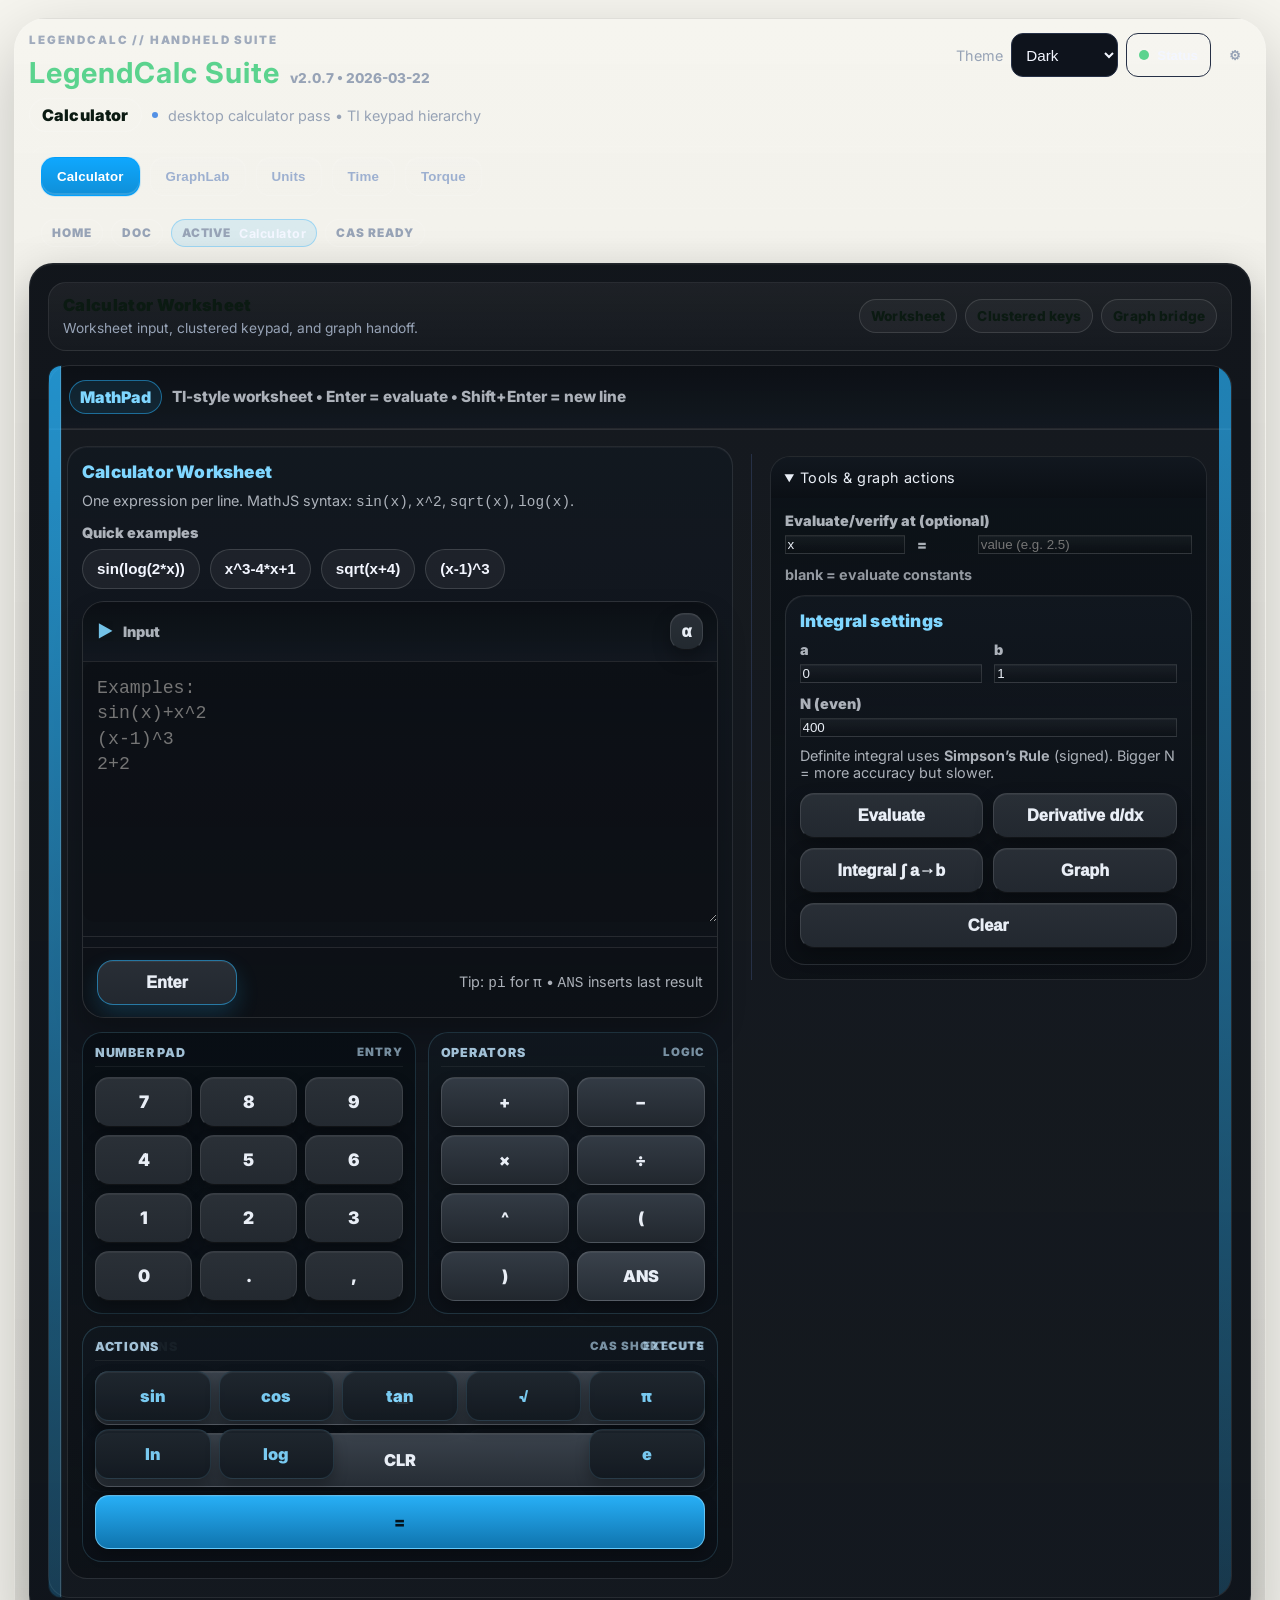
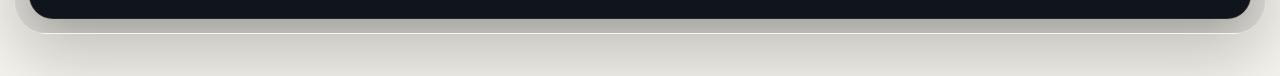
==== index.html @ 79be8b1a "Update index.html" ====
<!DOCTYPE html>
<html lang="en">
<head>
  <meta charset="UTF-8" />
  <meta name="viewport" content="width=device-width, initial-scale=1, viewport-fit=cover">
      <meta name="apple-mobile-web-app-capable" content="yes">
    <meta name="apple-mobile-web-app-status-bar-style" content="black-translucent">
    <meta name="apple-mobile-web-app-title" content="LegendCalc">
    <meta name="theme-color" content="#0b1a12" media="(prefers-color-scheme: dark)">
    <meta name="theme-color" content="#f6f5ef" media="(prefers-color-scheme: light)">
<title>LegendCalc Suite v2.0.7 — GraphLab Active Guard</title>
  <link href="https://fonts.googleapis.com/css2?family=Inter:wght@400;700&display=swap" rel="stylesheet" />
  <link href="https://fonts.cdnfonts.com/css/ringbearer" rel="stylesheet">
  <style>
    :root{
      --bg:#0f1115;--card:#161a22;--screen:#0b0e13;--ink:#f3f6ff;--muted:#97a3b6;--accent:#5bd38e;--accent-2:#2b78e4;
      --key:#222836;--key-op:#2b3144;--key-fn:#1e2433;--key-eq:#2b78e4;--ring:#fbe62c;--error:#ff6b6b;--ok:#5bd38e;
      --radius:16px;--shadow:0 20px 60px #0005;
      --tab-bg:#1a2030; --tab-fg:#9db0d0; --tab-active-bg:#2b78e4; --tab-active-fg:#fff;
      --control-bg:#0e131c; --control-bd:#263046;
    
      --panel:var(--card);
      --border:var(--control-bd);
      --toast-bg:#0b1410;
      --toast-fg:#eafff3;
    }
    /* Light theme: higher contrast fixes */
    .theme-light{
      --bg:#f7f9ff; --card:#ffffff; --screen:#eef3ff; --ink:#0b1020; --muted:#49556c;
      --accent:#205fbe; --accent-2:#205fbe;

      --key:#f0f4ff;
      --key-op:#e8eefc;
      --key-fn:#e6f0ff;
      --key-eq:#205fbe;

      --tab-bg:#e7eefc; --tab-fg:#1a3358; --tab-active-bg:#205fbe; --tab-active-fg:#ffffff;
      --control-bg:#ffffff; --control-bd:#c9d7ef;
    
      --toast-bg:var(--card);
      --toast-fg:var(--ink);
    }
    /* TI-Nspire themed (tighter contrast + LCD vibe) */
    .theme-inspire{
      --bg:#14171b; --card:#0c0f12; --screen:#081017; --ink:#e8f2ff; --muted:#a7bad1;
      --accent:#00e38f; --accent-2:#00a2ff;
      --key:#0e141b; --key-op:#141b23; --key-fn:#0b1218; --key-eq:#00a2ff;
      --tab-bg:#0d1622; --tab-fg:#c1d2e6; --tab-active-bg:#00a2ff; --tab-active-fg:#ffffff;
      --control-bg:#0f141a; --control-bd:#2c3c4c;
    
      --toast-bg:var(--card);
      --toast-fg:var(--ink);
    }

    *{box-sizing:border-box}
    html,html,body{height:auto;min-height:100%;overflow-x:hidden}
    body{min-height:100vh}
    body{margin:0;background:linear-gradient(180deg,var(--bg),#0e121a);color:var(--ink);font-family:Inter,system-ui,Segoe UI,Roboto,Arial,sans-serif}
    .wrap{max-width:1100px;margin:28px auto;padding:0 16px}
    header{display:flex;align-items:flex-start;justify-content:space-between;margin-bottom:14px;gap:12px;flex-wrap:wrap}
    h1{font-family:Ringbearer,Inter,serif;letter-spacing:1px;font-size:1.8rem;margin:0;color:var(--accent)}
    .tabs{display:flex;gap:8px;flex-wrap:wrap}
    .tab{border:0;background:var(--tab-bg);color:var(--tab-fg);padding:10px 14px;border-radius:12px;cursor:pointer;font-weight:800}
    .tab.active{background:var(--tab-active-bg);color:var(--tab-active-fg)}
    .surface{background:var(--card);border-radius:18px;box-shadow:var(--shadow);padding:16px}

    .theme-picker{display:flex;align-items:center;gap:8px;margin-left:auto;padding-top:4px}
    .theme-select{background:var(--control-bg);border:1.5px solid var(--control-bd);border-radius:12px;color:var(--ink);padding:10px;font-size:0.95rem;min-height:44px}

    .calc-grid{display:grid;grid-template-columns:1.1fr .9fr;gap:16px}
    @media (max-width:900px){.calc-grid{grid-template-columns:1fr}}
    .screen{background:linear-gradient(180deg,var(--screen),#0a0d12);border:1px solid #1e2533;border-radius:16px;padding:14px;min-height:130px;position:relative;overflow:hidden}
    .expr{color:#9db0d0;min-height:24px}
    .result{font-size:2.2rem;font-weight:800;word-break:break-all}
    .keys{display:grid;grid-template-columns:repeat(6,minmax(60px,1fr));gap:8px;margin-top:12px}
    .key{border:1px solid transparent;border-radius:14px;padding:14px 10px;background:var(--key);color:#eaf0ff;font-weight:800;cursor:pointer;box-shadow:inset 0 -2px 0 #0008}
    .key.op{background:var(--key-op)}
    .key.fn{background:var(--key-fn)}
    .key.eq{background:var(--key-eq)}
    .key:active{transform:translateY(1px)}
    .span2{grid-column:span 2}
    .row{display:grid;grid-template-columns:repeat(auto-fit,minmax(180px,1fr));gap:10px}
    .input, select, textarea{background:var(--control-bg);border:1.5px solid var(--control-bd);border-radius:12px;color:var(--ink);padding:10px;font-size:1rem}
    .btn{border:1px solid var(--control-bd);background:#22304a;color:#cfe0ff;font-weight:800;border-radius:12px;padding:10px 14px;cursor:pointer;min-height:44px}
    .btn.primary{background:var(--accent-2);color:#fff;border-color:#0b5fb8}

    /* Light theme button label contrast fix */
    .theme-light .key{ color:#0b1020; border-color:#d6e3fb; box-shadow:inset 0 -2px 0 #c9d7ef; }
    .theme-light .btn{ background:#eaf1ff; color:#0b1020; border-color:#c9d7ef; }
    .theme-light .result{ color:#0b1020; }
    .theme-light .expr{ color:#2f4466; }

    .tape{min-height:240px;max-height:60vh;overflow:auto;resize:vertical;padding-right:4px}
    .trow{display:flex;justify-content:space-between;gap:10px;padding:8px;border-bottom:1px dashed #25304a;font-size:.95rem}
    .theme-light .trow{ border-bottom-color:#d6e3fb; }
    .trow .l{color:#9db0d0}
    .theme-light .trow .l{ color:#5574a6; }

    .section-title{margin:8px 0 10px;color:#9bd3ff}
    .theme-light .section-title{ color:#205fbe; }
    .note{color:var(--muted);font-size:.9rem}

    .two-col{display:grid;grid-template-columns:1fr 1fr;gap:16px}
    @media (max-width:900px){.two-col{grid-template-columns:1fr}}

    .chart{width:100%;height:380px;min-height:320px;height:380px;width:100%;}

    .ok{color:var(--ok)} .err{color:var(--error)}
    .tests{margin-top:12px;font-size:.9rem}
    .tests .pass{color:#5bd38e}
    .tests .fail{color:#ff6b6b}

/* Phase 1 cleanup: keep self-tests/dev clutter out of normal user view */
#selfTests{display:none !important;}

/* Phase 1b: spacing + hierarchy polish (logic-safe) */
.surface{
  padding:20px;
}

.surface > * + *{
  margin-top:14px;
}

#view .surface{
  border-radius:20px;
}

#view .surface details + details,
#view .surface .surface + .surface{
  margin-top:14px;
}

#view .surface .row{
  gap:12px;
}

#view .surface .two-col{
  gap:18px;
}

#view .surface .input,
#view .surface select,
#view .surface textarea{
  min-height:46px;
}

#view .surface textarea{
  line-height:1.4;
}

#view .surface .btn{
  min-height:46px;
}

#view .surface .note{
  line-height:1.35;
}

#view .surface .section-title{
  margin:10px 0 12px;
}

#view .surface details{
  border-radius:16px;
  overflow:hidden;
}

#view .surface details > summary{
  padding:10px 12px;
}

#view .surface details[open] > summary{
  border-bottom:1px solid rgba(255,255,255,.08);
}

.theme-light #view .surface details[open] > summary{
  border-bottom-color:#d6e3fb;
}

/* Units page: feel less empty, more intentional */
#view .surface > .row:first-of-type{
  align-items:end;
}

#view .surface table{
  margin-top:10px;
}

/* Time / Torque readability */
#view .surface .mathbox,
#view .surface .calcRef,
#view .surface .tests{
  border-radius:14px;
}

#view .surface .mathbox{
  padding:12px 14px;
}

#view .surface .calcRef summary,
#view .surface .mathdetails summary{
  font-weight:800;
}

#view .surface hr{
  margin:18px 0;
  opacity:.25;
}

/* Better bottom finish */
#view{
  padding-bottom:20px;
}

/* Phase 2A: safe usability polish */
.tipCard{
  border:1px solid rgba(255,255,255,.10);
  border-radius:16px;
  background:rgba(255,255,255,.04);
  padding:12px 14px;
}
.theme-light .tipCard{border-color:#d6e3fb;background:#ffffff}
.tipTitle{
  font-weight:900;
  margin-bottom:8px;
}
.tipText{
  color:var(--muted);
  line-height:1.4;
}
.exampleBar{
  display:flex;
  gap:8px;
  flex-wrap:wrap;
  margin-top:10px;
}
.exampleChip{
  border:1px solid rgba(255,255,255,.14);
  background:rgba(255,255,255,.05);
  color:var(--ink);
  border-radius:999px;
  padding:8px 12px;
  font-weight:800;
  cursor:pointer;
  min-height:40px;
}
.exampleChip:hover{transform:translateY(-1px)}
.theme-light .exampleChip{border-color:#c9d7ef;background:#eef3ff}

/* Premium calculus output cards */
.calcResultWrap{
  display:flex;
  flex-direction:column;
  gap:12px;
  margin-top:4px;
}
.calcResultHero{
  border:1px solid rgba(255,255,255,.12);
  border-radius:18px;
  background:linear-gradient(180deg, rgba(255,255,255,.05), rgba(255,255,255,.02));
  padding:16px 18px;
}
.theme-light .calcResultHero{
  border-color:#d6e3fb;
  background:linear-gradient(180deg, #ffffff, #f7faff);
}
.calcResultTop{
  display:flex;
  align-items:center;
  justify-content:space-between;
  gap:10px;
  flex-wrap:wrap;
}
.calcResultTitle{
  font-size:1rem;
  font-weight:900;
}
.calcResultPill{
  display:inline-flex;
  align-items:center;
  gap:8px;
  padding:7px 11px;
  border-radius:999px;
  border:1px solid rgba(255,255,255,.12);
  background:rgba(255,255,255,.05);
  font-weight:900;
}
.theme-light .calcResultPill{
  border-color:#c9d7ef;
  background:#eef3ff;
}
.calcResultValue{
  margin-top:12px;
  font-size:1.28rem;
  font-weight:900;
  line-height:1.25;
  word-break:break-word;
}
.calcResultDetails{
  border:1px solid rgba(255,255,255,.10);
  border-radius:16px;
  background:rgba(255,255,255,.03);
  padding:13px 15px;
}
.theme-light .calcResultDetails{
  border-color:#d6e3fb;
  background:#ffffff;
}
.calcResultDetailsTitle{
  font-size:.94rem;
  font-weight:900;
  margin-bottom:8px;
}
.calcResultError{
  border-left:4px solid var(--error);
  border-radius:14px;
  background:rgba(255,107,107,.08);
  padding:12px 14px;
  font-weight:800;
}


    table{width:100%;border-collapse:collapse}
    th,td{padding:8px;border-bottom:1px solid #223046;text-align:left}
    th{color:#9bd3ff}
    .theme-light th{ color:#205fbe; }
    .theme-light td{ border-bottom-color:#d6e3fb; }

    
    #diag.ok{display:block;background:#0f2a1c;color:#c6ffdf;border:1px solid #31c27c}
    #diag.warn{display:block;background:#2a2a0f;color:#f8ffb3;border:1px solid #f5e160}
    #diag.err{display:block;background:#3b1116;color:#ffd5d5;border:1px solid #ff6b6b}

    /* TI-Nspire vibe: LCD grid and beveled keys (stronger contrast) */
    .theme-inspire .screen{
      background:linear-gradient(180deg,#0b1016,#090e14);
      border:1px solid #23303b;
      box-shadow:inset 0 1px 0 #2b3f50, inset 0 -1px 0 #070a0e;
    }
    .theme-inspire .screen::before{
      content:"";
      position:absolute; inset:0;
      background-image:
        linear-gradient(#1f2a34 1px, transparent 1px),
        linear-gradient(90deg,#1f2a34 1px, transparent 1px);
      background-size: 22px 22px, 22px 22px;
      opacity:.22; pointer-events:none;
    }
    .theme-inspire .key{
      background:#0f141a; border:1px solid #253342; border-radius:10px; color:#e7f5ff;
      box-shadow:inset 0 -2px 0 #0008, 0 1px 0 #0a0d10;
    }
    .theme-inspire .key.op{ background:#121923; }
    .theme-inspire .key.fn{ background:#0d141c; }
    .theme-inspire .key.eq{
      background:#00a2ff; border-color:#0b5fb8; color:#fff;
      box-shadow:inset 0 -2px 0 #064b91, 0 1px 0 #0a0d10;
    }
    .theme-inspire .key:active{ transform:none; box-shadow:inset 0 2px 0 #0006; }

    /* Focus rings per theme */
    .theme-light :is(.btn,.key,.input,select,textarea,.tab):focus-visible{ outline:2px solid #205fbe; outline-offset:2px; }
    .theme-inspire :is(.btn,.key,.input,select,textarea,.tab):focus-visible{ outline:2px solid #00e38f; outline-offset:2px; }
    :root :is(.btn,.key,.input,select,textarea,.tab):focus-visible{ outline:2px solid #5bd38e; outline-offset:2px; }
  
/* ---------- Mobile + touch improvements (safe for desktop) ---------- */
:root{
  --safe-top: env(safe-area-inset-top);
  --safe-right: env(safe-area-inset-right);
  --safe-bottom: env(safe-area-inset-bottom);
  --safe-left: env(safe-area-inset-left);
}

*{
  -webkit-tap-highlight-color: transparent;
}

button{
  touch-action: manipulation;
}

@media (max-width: 520px){
  /* keep content inside safe areas */
  body{
    padding: calc(10px + var(--safe-top)) calc(10px + var(--safe-right))
             calc(12px + var(--safe-bottom)) calc(10px + var(--safe-left));
    font-size: 16px;
  }

  /* header stacks cleanly */
  header{
    flex-direction: column;
    align-items: stretch;
    gap: 12px;
  }

  /* tabs: big tap targets + horizontal scroll (prevents overlap) */
  .tabs{
    width: 100%;
    overflow-x: auto;
    -webkit-overflow-scrolling: touch;
    padding-bottom: 2px;
    display: flex;
    flex-wrap: nowrap;
    gap: 10px;
  }
  .tab{
    flex: 0 0 auto;
    text-align: center;
    padding: 12px 14px;
    border-radius: 14px;
    min-height: 48px;
    font-size: 0.95rem;
    letter-spacing: 0.01em;
    white-space: nowrap;
  }

  .theme-picker{
    width: 100%;
    justify-content: space-between;
  }
  .theme-select{
    width: min(220px, 55vw);
  }

  /* general tap targets */
  button{
    min-height: 52px;
    font-size: 1.05rem;
    border-radius: 14px;
  }

  /* single-column forms (prevents squeezed/overlapping rows) */
  .row{
    grid-template-columns: 1fr;
  }

  /* button bars stack cleanly */
  .btnbar{
    display: flex;
    flex-wrap: wrap;
    gap: 10px;
  }
  .btnbar > button{
    flex: 1 1 calc(50% - 10px);
    min-width: 0;
  }
  @media (max-width: 360px){
    .btnbar > button{ flex-basis: 100%; }
  }

  /* graph canvas height fits phone */
  .chart{ height: 320px; }
}



@supports (height: 100dvh){
  body{ min-height: 100dvh; }
}



/* ---------- iPhone polish pack (safe for desktop) ---------- */
/* Auto light/dark */
@media (prefers-color-scheme: dark){
  :root{
    --bg: #0b1a12;
    --fg: #e9f0ea;
    --card: rgba(255,255,255,0.06);
    --card2: rgba(255,255,255,0.10);
    --shadow: rgba(0,0,0,0.35);
  }
  body{ background: var(--bg); color: var(--fg); }
  .panel, .card, .calc, #app, .container{
    background: var(--card);
    box-shadow: 0 10px 30px var(--shadow);
  }
}

@media (prefers-color-scheme: light){
  :root{
    --bg: #f6f5ef;
    --fg: #0b1a12;
    --card: rgba(0,0,0,0.05);
    --card2: rgba(0,0,0,0.08);
    --shadow: rgba(0,0,0,0.12);
  }
  body{ background: var(--bg); color: var(--fg); }
  .panel, .card, .calc, #app, .container{
    background: rgba(255,255,255,0.75);
    box-shadow: 0 10px 30px var(--shadow);
  }
}

/* Thumb-friendly spacing (right-hand bias) */
@media (max-width: 520px){
  /* If you're using a grid wrapper for keys, widen the right side slightly */
  .keys, .grid, .pad{
    padding-right: 10px;
    padding-left: 4px;
  }

  /* Make operator keys stand out slightly without forcing colors */
  .op, .operator, [data-op="true"]{
    font-weight: 700;
  }

  /* Prevent text selection while tapping */
  body, button{
    -webkit-user-select: none;
    user-select: none;
  }
}

/* Standalone (Add to Home Screen) better spacing */
@media (display-mode: standalone){
  body{ padding-top: calc(14px + var(--safe-top)); }
}


/* ---------- v1.3.5 Mobile layout upgrade (keeps desktop the same) ---------- */
.titleline{display:flex;align-items:baseline;gap:10px;flex-wrap:wrap}
.ver{font-size:.85rem;font-weight:800;opacity:1;color:var(--muted);white-space:nowrap}
@media (max-width: 900px){
  .wrap{margin:0 auto; padding: 0 12px}
}
@media (max-width: 520px){
  .wrap{max-width:100%; margin:0; padding:0 10px}
  header{flex-direction:column; align-items:stretch; gap:10px}
  .titleline{justify-content:center}
  h1{font-size:1.45rem; text-align:center}
  .ver{justify-self:center}

  /* Tabs become a horizontal scroll strip so they don't squash */
  .tabs{overflow-x:auto; -webkit-overflow-scrolling:touch; padding-bottom:2px; justify-content:flex-start; flex-wrap:nowrap}
  .tab{white-space:nowrap}

  /* Calculator card uses screen space better */
  .calc{grid-template-columns:1fr !important}
  .screen{min-height:120px}
  .result{font-size:clamp(1.6rem, 7vw, 2.4rem)}

  /* Keypad: 4 columns on phones (fits Pro Max nicely) */
  .keys{grid-template-columns:repeat(4, minmax(0,1fr)); gap:10px}
  .key{padding:16px 10px; border-radius:16px; min-height:54px}

  /* Reduce wasted vertical space */
  main{margin-top:8px}
}

/* Slightly wider phones (e.g., Pro Max landscape) */
@media (max-width: 820px) and (orientation: landscape){
  .wrap{padding:0 12px}
  .keys{grid-template-columns:repeat(6, minmax(0,1fr))}
}

/* v1.3.1: full-width equals on phones */
.span4{grid-column: span 4;}

    .dbg-mini{border:1px solid var(--border);background:transparent;color:var(--muted);padding:8px 10px;border-radius:12px;font-weight:900;cursor:pointer;min-height:44px}
    .dbg-mini:hover{background:rgba(255,255,255,.05)}
    .dbg-panel{position:fixed;inset:0;display:none;background:rgba(0,0,0,.55);z-index:9999}
    .dbg-panel .card{position:absolute;left:12px;right:12px;bottom:12px;max-height:60vh;background:var(--panel);border:1px solid var(--border);border-radius:18px;padding:12px;box-shadow:0 20px 60px rgba(0,0,0,.5);display:flex;flex-direction:column;gap:10px}
    .gear-mini{border:0;background:transparent;color:var(--muted);font-weight:900;cursor:pointer;padding:8px 10px;border-radius:12px;min-height:44px}
    .gear-mini:hover{background:rgba(255,255,255,.06)}
    .dbg-mini{border:0;background:transparent;color:var(--muted);font-weight:900;cursor:pointer;padding:8px 10px;border-radius:12px}
    .status-btn{display:inline-flex;align-items:center;gap:8px;border:1px solid var(--border)!important;background:rgba(255,255,255,.04)!important;color:var(--ink)!important;padding:8px 12px!important;min-height:44px}
    .status-dot{width:10px;height:10px;border-radius:999px;background:var(--ok);box-shadow:0 0 0 2px rgba(255,255,255,.08)}
    .status-badge{display:inline-flex;align-items:center;justify-content:center;min-width:20px;height:20px;padding:0 6px;border-radius:999px;background:rgba(255,107,107,.16);border:1px solid rgba(255,107,107,.35);font-size:.78rem;font-weight:900;color:var(--ink)}
    .status-btn[data-health="warn"] .status-dot{background:#f6c453}
    .status-btn[data-health="err"] .status-dot{background:var(--error)}
    .dbg-summary{display:grid;gap:10px;grid-template-columns:repeat(2,minmax(0,1fr))}
    .dbg-card{border:1px solid var(--border);border-radius:14px;background:rgba(255,255,255,.04);padding:10px 12px}
    .dbg-k{font-size:.78rem;color:var(--muted);text-transform:uppercase;letter-spacing:.05em}
    .dbg-v{font-weight:900;margin-top:4px;word-break:break-word}
    .dbg-list{display:grid;gap:8px}
    .dbg-pill{display:inline-flex;align-items:center;gap:8px;border:1px solid var(--border);background:rgba(255,255,255,.04);padding:6px 10px;border-radius:999px;font-weight:800}
    .dbg-pill.ok::before,.dbg-pill.warn::before,.dbg-pill.err::before{content:"";width:8px;height:8px;border-radius:999px;background:var(--ok)}
    .dbg-pill.warn::before{background:#f6c453}
    .dbg-pill.err::before{background:var(--error)}

    /* Debug log readability */
    #dbgLog{background:var(--screen);border:1px solid var(--border);border-radius:14px;padding:10px;white-space:pre-wrap;overflow:auto;color:var(--ink);font-size:.9rem;line-height:1.25;max-height:48vh}

    /* Overlay hardening */
    .dbg-panel,.settings-drawer{pointer-events:none;}
    .dbg-panel.open,.settings-drawer.open{pointer-events:auto;}

    /* Settings drawer */
    .settings-drawer{position:fixed;inset:0;display:none;background:rgba(0,0,0,.55);z-index:9998}
    .settings-drawer .sheet{position:absolute;right:12px;top:12px;bottom:12px;width:min(420px, calc(100vw - 24px));background:var(--panel);border:1px solid var(--border);border-radius:18px;padding:12px;box-shadow:0 20px 60px rgba(0,0,0,.5);display:flex;flex-direction:column;gap:12px}
    .sheet-top{display:flex;justify-content:space-between;align-items:center;gap:10px}
    .sheet-title{font-weight:900;font-size:1.05rem}
    .set-row{display:flex;align-items:center;justify-content:space-between;gap:10px;padding:10px;border:1px solid var(--border);border-radius:14px;background:rgba(255,255,255,.03)}
    .set-label{font-weight:900}
    .set-sub{font-size:.85rem;color:var(--muted);margin-top:2px}
    .switch{position:relative;display:inline-block;width:46px;height:26px}
    .switch input{display:none}
    .slider{position:absolute;cursor:pointer;top:0;left:0;right:0;bottom:0;background:#2a3346;border-radius:999px;opacity:1;transition:background .18s ease}
    .slider:before{content:"";position:absolute;height:20px;width:20px;left:3px;top:3px;background:white;border-radius:999px;opacity:.8}
    .switch input:checked + .slider{background:var(--accent)}
    .switch input:checked + .slider:before{transform:translateX(20px)}


    /* Diagnostics pill */
    #diag{pointer-events:none;display:none;margin:10px 0;padding:8px 10px;border-radius:999px;font-weight:800;font-size:.9rem;line-height:1.1;align-items:center;gap:10px}
    #diag.ok{background:rgba(91,211,142,.14);border:1px solid rgba(91,211,142,.35);color:var(--ink)}
    #diag.err{background:rgba(255,107,107,.12);border:1px solid rgba(255,107,107,.35);color:var(--ink)}
    #diag .diag-msg{flex:1;min-width:0;overflow:hidden;text-overflow:ellipsis;white-space:nowrap;cursor:pointer}
    #diag .diag-x{border:0;background:transparent;color:var(--muted);font-size:1.1rem;font-weight:900;cursor:pointer;padding:2px 6px;border-radius:10px}
    #diag .diag-x:hover{background:rgba(255,255,255,.08)}
    #diag.expanded{border-radius:16px}
    #diag.expanded .diag-msg{white-space:normal;overflow:visible}

    /* Toast colors */
    
    @media (max-width:520px){
      #diag{pointer-events:none;position:fixed;left:10px;right:10px;bottom:64px;margin:0;z-index:2000}
      .settings-drawer .sheet{left:12px;right:12px;width:auto}
      .dbg-summary{grid-template-columns:1fr}
      .dbg-panel .card{left:10px;right:10px;bottom:10px;max-height:74vh;padding:10px}
      .theme-picker{display:flex;flex-wrap:wrap;gap:8px;justify-content:flex-end}
      .theme-picker .theme-select{min-width:132px}
      .status-btn,.gear-mini{flex:0 0 auto}
      .glline{display:grid;grid-template-columns:18px 1fr 40px 40px;align-items:center}
      .glline .expr{min-width:0}
      .chartwrap{overflow:hidden;border-radius:16px}
      .glStatusTop,.glStatusMeta,.glExprList{gap:6px}
      .glExprChip,.glStatusPill,.kpill,.kbdpill{max-width:100%;white-space:nowrap;overflow:hidden;text-overflow:ellipsis}
      .tipCard,.glStatusCard,.mathdetails,.calcRef{scroll-margin-top:14px}
    }

    .dbg-panel .top{display:flex;justify-content:space-between;align-items:center;gap:10px}
    .dbg-panel pre{margin:0;white-space:pre-wrap;word-break:break-word;overflow:auto;background:rgba(0,0,0,.18);border:1px solid var(--border);border-radius:14px;padding:10px;flex:1}
    .toast{position:fixed;left:50%;transform:translateX(-50%);bottom:14px;z-index:9998;display:none;background:rgba(10,20,15,.92);border:1px solid var(--border);padding:10px 12px;border-radius:14px;color:var(--fg);font-weight:800;max-width:min(92vw,520px)}


    .pill{display:inline-flex;align-items:center;gap:8px;border:1px solid var(--border);background:rgba(255,255,255,.03);padding:10px 12px;border-radius:999px;font-weight:900;cursor:pointer}
    .pill input{accent-color: var(--accent);}

    /* Big UI + One-hand mode (mobile-first only; desktop untouched) */
    @media (max-width:520px){
      .bigui .tab-btn{padding:14px 16px;font-size:1.02rem}
      .bigui .btn{padding:14px 16px;font-size:1.02rem}
      .bigui input,.bigui select,.bigui textarea{font-size:1.05rem}
      .bigui .key{padding:16px 12px}
      .onehand-left .keys{padding-right:24px}
      .onehand-right .keys{padding-left:24px}
    }

/* v1.4.36 mobile polish: keep tab strip fully visible */
@media (max-width: 520px){
  .tabs{gap:6px;padding-right:calc(12px + env(safe-area-inset-right));}
  .tab{padding:9px 10px;font-size:.86rem;min-width:unset}
  .titleline{gap:8px}
}


/* v1.4.36 mobile spacing system + tab scroll hint */
:root{ --m-pad:12px; --m-gap:10px; }
@media (max-width: 520px){
  /* tighten general vertical rhythm */
  .wrap{padding:var(--m-pad);}
  .card{padding:12px;}
  .grid{gap:var(--m-gap);}
  .row{gap:8px;}
  .btnbar{gap:8px;}
  /* keep sections from double-padding */
  .card .card{padding:10px;}
  /* tab strip hint */
  .tabswrap{position:relative;}
  .tabswrap::after{
    content:"";
    position:absolute; top:0; right:0; height:100%; width:26px;
    pointer-events:none;
    background:linear-gradient(to right, rgba(0,0,0,0), var(--bg, #0b0f12));
    opacity:.9;
  }
  .tabs{padding-right:calc(30px + env(safe-area-inset-right));}
}


@media (max-width: 520px){
  #historyBox, .historyBox, .tape{
    min-height: 180px;
    max-height: 60vh;
    height: auto;
    resize: vertical;
    overflow: auto;
  }
}


/* v1.4.36 mobile tap-target normalization */
@media (max-width: 520px){
  /* minimum Apple-friendly tap size */
  button, .btn, .key, .tab, a.btnlike,
  input[type="button"], input[type="submit"]{
    min-height:44px;
    padding:10px 12px;
    line-height:1.1;
  }
  /* form controls */
  input, select, textarea{
    min-height:44px;
    padding:10px 12px;
    font-size:16px; /* prevent iOS zoom */
  }
  /* small icon buttons (DBG, Gear, etc.) keep 44px hitbox but smaller visual */
  .iconbtn{
    min-width:44px;
    min-height:44px;
    padding:8px;
  }
  /* button rows wrap cleanly */
  .btnbar, .rowbtns{
    display:flex;
    flex-wrap:wrap;
    gap:8px;
  }
  .btnbar > *, .rowbtns > *{
    flex:1 1 auto;
  }
  /* tighter but readable small labels */
  .muted, .subtle, .hint{font-size:.9rem;}
}


/* v1.4.36 TI-Nspire theme readability tweak */
body.theme-ti, body.ti, .theme-ti{
  --muted: rgba(255,255,255,.78);
  --hint: rgba(255,255,255,.72);
}
body.theme-ti .muted, body.ti .muted, .theme-ti .muted{color:var(--muted) !important;}
body.theme-ti .note, body.ti .note, .theme-ti .note{color:rgba(255,255,255,.86);}
body.theme-ti .ver, body.ti .ver, .theme-ti .ver{color:rgba(255,255,255,.88) !important;}


/* v1.4.36 TI theme: make GraphLab overlay pills readable (ice-blue) */
body.theme-ti .pill, body.ti .pill, .theme-ti .pill{
  color: rgba(140,200,255,0.95) !important;
}
body.theme-ti .pill input, body.ti .pill input, .theme-ti .pill input{
  accent-color: rgba(140,200,255,0.95);
}


/* v1.4.36 TI-Nspire theme: make GraphLab overlay pills readable (ice-blue) */
.theme-inspire .pill, body.theme-inspire .pill{
  color: rgba(140,200,255,0.95) !important;
}
.theme-inspire .pill input, body.theme-inspire .pill input{
  accent-color: rgba(140,200,255,0.95);
}


/* v1.4.36 mobile scroll sanity */
main{padding-bottom:calc(18px + env(safe-area-inset-bottom));}
@media (max-width:520px){
  body{overscroll-behavior-y:none;}
}


.diag{pointer-events:none;position:fixed;left:12px;right:12px;bottom:12px;z-index:9999;max-height:42px;overflow:hidden;}

/* GraphLab Function List */
.fxlist{display:flex;flex-direction:column;gap:8px;margin:10px 0;}
.fxrow{display:grid;grid-template-columns:28px 1fr 34px;gap:8px;align-items:center;padding:8px;border:1px solid rgba(255,255,255,.12);border-radius:12px;}
.fxrow input[type="text"]{width:100%;padding:10px 10px;border-radius:10px;border:1px solid rgba(255,255,255,.14);background:rgba(0,0,0,.18);color:inherit;}
.fxswatch{width:18px;height:18px;border-radius:6px;box-shadow:0 0 0 1px rgba(255,255,255,.18) inset;}
.fxdel{width:34px;height:34px;border-radius:10px;border:1px solid rgba(255,255,255,.14);background:rgba(0,0,0,.12);color:inherit;;min-height:44px}
.fxhdr{display:flex;align-items:center;justify-content:space-between;gap:10px;margin-top:8px;}
.fxhdr .btn{padding:8px 10px;}


/* GraphLab layout grid */
.glgrid{
  display:grid;
  gap:14px;
  grid-template-columns:1fr;
  /* Mobile: stack inputs -> graph -> controls */
  grid-template-areas:
    'top'
    'right'
    'bottom';
}
@media (min-width: 820px){
  .glgrid{
    grid-template-columns:420px 1fr;
    grid-template-areas: 'top right' 'bottom right';
    align-items:start;
  }
}
.gllTop{grid-area:top;}
    .gllBottom{grid-area:bottom;}
    .glr{grid-area:right;}

    .gllines{display:flex;flex-direction:column;gap:8px;margin-top:8px;}
    .glline{display:flex;align-items:center;gap:8px;}
    .glline .expr{flex:1;min-width:160px;}
    .glline .chip{width:12px;height:12px;border-radius:999px;opacity:.9;flex:0 0 12px;}
    .glline .tiny{padding:8px 10px;}

    /* old gll */
    .gll{min-width:0;}
.glr{min-width:0;}
.glr .chart{height:520px;min-height:520px;}
@media (max-width: 520px){
  .glr .chart{height:340px;min-height:340px;}
}


/* GraphLab legend overlay */
.chartwrap{position:relative;}
.glStatusCard{
  margin-top:10px;
  border:1px solid rgba(255,255,255,.12);
  border-radius:16px;
  background:rgba(255,255,255,.04);
  padding:12px 14px;
}
.theme-light .glStatusCard{border-color:#d6e3fb;background:#ffffff}
.glStatusTop{display:flex;align-items:center;justify-content:space-between;gap:10px;flex-wrap:wrap}
.glStatusTitle{font-weight:900}
.glStatusPill{display:inline-flex;align-items:center;gap:8px;border:1px solid rgba(255,255,255,.14);padding:6px 10px;border-radius:999px;background:rgba(255,255,255,.05);font-weight:900}
.theme-light .glStatusPill{border-color:#c9d7ef;background:#eef3ff}
.glStatusMeta{display:flex;gap:8px;flex-wrap:wrap;margin-top:10px}
.glExprList{display:flex;gap:8px;flex-wrap:wrap;margin-top:10px}
.glExprChip{display:inline-flex;align-items:center;gap:8px;border:1px solid rgba(255,255,255,.14);padding:7px 11px;border-radius:999px;background:rgba(0,0,0,.12);font-weight:800}
.theme-light .glExprChip{border-color:#c9d7ef;background:#ffffff}
.glStatusBody{margin-top:8px;color:var(--muted);line-height:1.35}
.glWarn{border-color:rgba(255,107,107,.35)!important;background:rgba(255,107,107,.08)!important}
.glOkDot,.glWarnDot{width:10px;height:10px;border-radius:999px;display:inline-block}
.glOkDot{background:var(--ok)}
.glWarnDot{background:var(--error)}

.glegend{position:absolute;top:10px;left:10px;max-width:70%;
  padding:8px 10px;border-radius:12px;
  background:rgba(0,0,0,.35);border:1px solid rgba(255,255,255,.14);
  backdrop-filter: blur(6px);
  font-size:12px;line-height:1.2;
  display:flex;flex-direction:column;gap:6px;
  pointer-events:none;
}
.glegend .li{display:flex;align-items:center;gap:8px;white-space:nowrap;overflow:hidden;text-overflow:ellipsis;}
.glegend .dot{width:10px;height:10px;border-radius:4px;flex:0 0 auto;box-shadow:0 0 0 1px rgba(255,255,255,.25) inset;}


/* GraphLab eye toggle */
.eyeBtn{
  cursor:pointer;
  font-size:16px;
  padding:4px 6px;
  border-radius:8px;
  background:rgba(255,255,255,.06);
  border:1px solid rgba(255,255,255,.12);
}
.eyeBtn.off{opacity:.35;}


/* Force-hide fxrow checkbox */
.fxrow input[type="checkbox"]{display:none !important;}


/* GraphLab controls drawer */
.graphlab-grid{display:grid;gap:14px;}
.graphlab-controls{min-width:0;}
.graphlab-plot{min-width:0;}
@media (min-width: 820px){
  .graphlab-grid{grid-template-columns: 360px 1fr; align-items:start;}
  body.gl-hide-controls .graphlab-grid{grid-template-columns: 0 1fr;}
  body.gl-hide-controls .graphlab-controls{display:none;}
}
.glCtlBtn{
  padding:8px 10px;border-radius:12px;
  border:1px solid rgba(255,255,255,.14);
  background:rgba(0,0,0,.12);
  color:inherit;
}
.glCtlBtn:active{transform:scale(.98);}


.hr{height:1px;background:rgba(255,255,255,.10);margin:12px 0;}
.cpick{width:34px;height:34px;padding:0;border:none;background:transparent;}

/* --- GraphLab integral "show the math" dropdown (phone-friendly) --- */
.mathdetails{margin-top:10px;border:1px solid rgba(255,255,255,.14);border-radius:14px;background:rgba(0,0,0,.10);overflow:hidden}
.theme-light .mathdetails{border-color:#c9d7ef;background:#ffffff}
.mathdetails summary{cursor:pointer;list-style:none;padding:12px 12px;font-weight:900;display:flex;align-items:center;gap:10px}
.mathdetails summary::-webkit-details-marker{display:none}
.mathdetails summary::after{content:"▾";margin-left:auto;opacity:.8}
.mathdetails[open] summary::after{content:"▴"}
.mathbox{padding:12px;border-top:1px solid rgba(255,255,255,.10);font-family: ui-monospace, SFMono-Regular, Menlo, Monaco, Consolas, "Liberation Mono", "Courier New", monospace;
  font-size:.92rem;line-height:1.35;word-break:break-word}
.theme-light .mathbox{border-top-color:#d6e3fb}
.mathline{margin:0 0 10px 0}
.mathsym{font-family: "Times New Roman", Times, serif; font-size:1.05rem}
.kbdpill{display:inline-flex;align-items:center;gap:8px;border:1px solid rgba(255,255,255,.14);padding:6px 10px;border-radius:999px;background:rgba(255,255,255,.05);font-weight:800}
.theme-light .kbdpill{border-color:#c9d7ef;background:#eef3ff}
@media (max-width:520px){
  .mathdetails summary{padding:14px 12px}
  .mathbox{font-size:.95rem}
}


/* --- GraphLab Calculus Reference (Apple-grade, phone-friendly) --- */
.calcRef{margin-top:10px;border:1px solid rgba(255,255,255,.14);border-radius:16px;background:rgba(0,0,0,.10);overflow:hidden}
.theme-light .calcRef{border-color:#c9d7ef;background:#ffffff}
.calcRef summary{cursor:pointer;list-style:none;padding:12px 12px;font-weight:900;display:flex;align-items:center;gap:10px}
.calcRef summary::-webkit-details-marker{display:none}
.calcRef summary::after{content:"▾";margin-left:auto;opacity:.8}
.calcRef[open] summary::after{content:"▴"}
.calcRef .refBody{padding:12px;border-top:1px solid rgba(255,255,255,.10)}
.theme-light .calcRef .refBody{border-top-color:#d6e3fb}
.refGrid{display:grid;gap:10px}
@media (min-width: 860px){ .refGrid{grid-template-columns:1fr 1fr} }
.refCard{border:1px solid rgba(255,255,255,.12);border-radius:14px;padding:12px;background:rgba(255,255,255,.03)}
.theme-light .refCard{border-color:#d6e3fb;background:#eef3ff}
.refTitle{font-weight:900;margin:0 0 8px 0}
.refMath{
  font-family: "Times New Roman", Times, serif;
  font-size:1.08rem;
  line-height:1.35;
  overflow-x:auto;
  -webkit-overflow-scrolling:touch;
  padding:10px 12px;
  border-radius:12px;
  background:rgba(0,0,0,.10);
  border:1px solid rgba(255,255,255,.10);
}
.theme-light .refMath{background:#ffffff;border-color:#c9d7ef}
.refSmall{font-size:.92rem;color:var(--muted);line-height:1.35}
.mono{font-family: ui-monospace, SFMono-Regular, Menlo, Monaco, Consolas, "Liberation Mono", "Courier New", monospace;}
.kpill{display:inline-flex;align-items:center;gap:8px;border:1px solid rgba(255,255,255,.14);padding:6px 10px;border-radius:999px;background:rgba(255,255,255,.05);font-weight:900}
.theme-light .kpill{border-color:#c9d7ef;background:#ffffff}
@media (max-width:520px){
  .calcRef summary{padding:14px 12px}
  .refMath{font-size:1.02rem}
  .refCard{padding:12px}
}



/* MathPad worksheet (TI-style history on main screen) */
.mpWorksheet{margin-top:10px;border-top:1px solid rgba(255,255,255,.10);padding-top:10px;display:flex;flex-direction:column;gap:10px;max-height:260px;overflow:auto}
.theme-light .mpWorksheet{border-top-color:#c9d7ef}
.mpWSItem{padding:10px 10px;border-radius:12px;border:1px solid rgba(255,255,255,.12);background:rgba(0,0,0,.08)}
.theme-light .mpWSItem{border-color:#c9d7ef;background:#ffffff}
.mpWSIn{font-weight:900}
.mpWSOut{margin-top:6px}
.mpWSDiv{height:1px;background:rgba(255,255,255,.10);margin-top:10px}
.theme-light .mpWSDiv{background:#c9d7ef}
/* --- Calculator: MathPad (symbolic + numeric calculus, phone-friendly) --- */
.mathpad{margin-top:12px;border:1px solid rgba(255,255,255,.14);border-radius:16px;background:rgba(0,0,0,.10);overflow:hidden}
.theme-light .mathpad{border-color:#c9d7ef;background:#ffffff}
.mathpad .mpHead{display:flex;align-items:center;gap:10px;padding:12px 12px;font-weight:900}
.mathpad .mpBody{padding:12px;border-top:1px solid rgba(255,255,255,.10)}

/* MathPad desktop two-column layout: controls left, outputs/work right */
.mpLayout{display:grid;grid-template-columns:1fr;gap:14px;align-items:start;width:100%}
.mpLeft,.mpRight{min-width:0}
@media (min-width: 820px){
  .mpLayout{grid-template-columns:minmax(0,1.08fr) minmax(320px,.92fr);gap:16px}
  .mpRight{
    position:sticky;
    top:84px;
    max-height:calc(100vh - 98px);
    overflow:auto;
    padding-right:6px;
    border-left:1px solid var(--border);
    padding-left:16px;
    padding-top:2px;
  }
  .mpRight::-webkit-scrollbar{width:10px}
  .mpRight::-webkit-scrollbar-thumb{background:rgba(255,255,255,.10);border-radius:999px}
  .mpRight .mpHistHead{position:sticky;top:0;background:rgba(0,0,0,.22);backdrop-filter:blur(6px);z-index:3}
  .mpRight .mpHistBody{gap:14px}
  .mpRight .mpItem{padding:12px 14px}
  .mpRight .mono{font-size:14px;line-height:1.35}
  .mpRight pre{line-height:1.35}
}
@media (max-width:819px){
  .mpRight{padding-top:2px}
}
.mpItem .mpRowTop{display:flex;align-items:center;justify-content:space-between;gap:10px}
.mpMiniBtn{display:inline-flex;align-items:center;justify-content:center;min-width:34px;height:30px;padding:0 10px;border-radius:12px;border:1px solid rgba(255,255,255,.14);background:rgba(0,0,0,.10);cursor:pointer}
.mpMiniBtn:hover{background:rgba(255,255,255,.06)}
.mpMiniBtn:active{transform:translateY(1px)}
.mpSent{box-shadow:0 0 0 3px rgba(0,255,200,.18),0 0 18px rgba(0,255,200,.22);border-color:rgba(0,255,200,.35)!important}
.theme-light .mathpad .mpBody{border-top-color:#d6e3fb}
.mpRow{display:flex;flex-wrap:wrap;gap:10px;align-items:center}
.mpRow > *{flex:1 1 auto}
.mpExpr{width:100%;min-height:80px;border-radius:14px;border:1px solid rgba(255,255,255,.16);background:rgba(0,0,0,.12);color:inherit;padding:10px 12px;font-size:1rem}
.theme-light .mpExpr{background:#ffffff;border-color:#c9d7ef}
.mpBtn{border-radius:14px;padding:10px 12px;font-weight:900;border:1px solid rgba(255,255,255,.14);background:rgba(255,255,255,.06);cursor:pointer}
.theme-light .mpBtn{background:#eef3ff;border-color:#c9d7ef}
.mpBtn:active{transform:translateY(1px)}
.mpMini{min-width:120px}
.mpOut{margin-top:10px;border:1px solid rgba(255,255,255,.12);border-radius:14px;background:rgba(0,0,0,.08);padding:10px 12px}
.theme-light .mpOut{background:#ffffff;border-color:#d6e3fb}
.mpOut .label{font-weight:900;margin-bottom:6px}
.mpOut pre{white-space:pre-wrap;word-break:break-word;margin:0}
.mpWork{margin-top:10px}
.mpWork summary{cursor:pointer;list-style:none;padding:10px 12px;border-radius:14px;border:1px solid rgba(255,255,255,.14);background:rgba(255,255,255,.05);font-weight:900}
.theme-light .mpWork summary{border-color:#c9d7ef;background:#eef3ff}
.mpWork summary::-webkit-details-marker{display:none}
.mpWork summary::after{content:"▾";margin-left:8px;opacity:.8}
.mpWork[open] summary::after{content:"▴"}
.mpWork .workBody{margin-top:8px;border-radius:14px;border:1px solid rgba(255,255,255,.10);background:rgba(0,0,0,.08);padding:10px 12px;font-family:"Times New Roman",Times,serif;font-size:1.05rem;line-height:1.35;overflow-x:auto}

.mpWk summary{list-style:none}
.mpWk summary::-webkit-details-marker{display:none}
.mpWk summary::after{content:"▾";margin-left:8px;opacity:.8}
.mpWk[open] summary::after{content:"▴"}
.theme-light .mpWork .workBody{background:#ffffff;border-color:#d6e3fb}
@media (max-width:520px){
  .mpBtn{width:100%}
}


/* --- MathPad UI polish (readability + spacing) --- */
.mathpad .mpHead{padding:14px 14px}
.mathpad .mpBody{padding:14px}
.mpExpr{min-height:104px;font-size:1.08rem;line-height:1.35}
.mpRow{gap:12px}
.mpBtn{padding:12px 14px;font-size:1.02rem}
.mpOut{padding:12px 14px}
.mpOut .label{font-size:1.05rem}
.mpOut pre{font-size:1.05rem}
.mpErr{margin-top:10px;border:1px solid rgba(255,99,99,.35);background:rgba(255,99,99,.10);border-radius:14px;padding:10px 12px;font-weight:800}
.theme-light .mpErr{background:#fff1f1;border-color:#ffb3b3}
.mpGrid{display:grid;gap:12px}
@media (min-width: 860px){ .mpGrid{grid-template-columns: 1.2fr .8fr} }
.mpCard{border:1px solid rgba(255,255,255,.12);border-radius:16px;background:rgba(255,255,255,.03);padding:12px}
.theme-light .mpCard{border-color:#d6e3fb;background:#eef3ff}
.mpCardTitle{font-weight:900;margin:0 0 10px 0;font-size:1.05rem}
.mpField{display:flex;flex-direction:column;gap:6px}
.mpField label{font-weight:900}
.mpBtns{display:grid;gap:10px}
@media (min-width: 520px){ .mpBtns{grid-template-columns: repeat(4,1fr);} }
@media (max-width: 520px){ .mpBtns{grid-template-columns: 1fr 1fr;} }


/* --- MathPad: mini-keypad + nicer result typography --- */
.mpKeypad{display:flex;flex-wrap:wrap;gap:8px;margin-top:10px}
.mpKey{border-radius:12px;padding:10px 12px;font-weight:900;border:1px solid rgba(255,255,255,.14);background:rgba(255,255,255,.06);cursor:pointer;user-select:none}
.theme-light .mpKey{background:#ffffff;border-color:#c9d7ef}
.mpKey:active{transform:translateY(1px)}
.mpOutTextBig{font-size:1.12rem;line-height:1.35}
.mpOut .label{display:flex;align-items:center;gap:10px}
.mpPill{display:inline-flex;align-items:center;gap:8px;border:1px solid rgba(255,255,255,.14);padding:6px 10px;border-radius:999px;background:rgba(255,255,255,.05);font-weight:900}
.theme-light .mpPill{border-color:#c9d7ef;background:#eef3ff}


/* --- MathPad TI‑Nspire-ish style layer --- */
.mathpad{background:rgba(0,0,0,.18)}
.theme-light .mathpad{background:#ffffff}
.mpHead{background:rgba(255,255,255,.04)}
.theme-light .mpHead{background:#eef3ff}
.mpCard{background:rgba(0,0,0,.14)}
.theme-light .mpCard{background:#ffffff}
.mpExpr{font-family: ui-monospace, SFMono-Regular, Menlo, Monaco, Consolas, "Liberation Mono","Courier New", monospace;
  font-size:1.12rem;background:rgba(0,0,0,.18)}
.theme-light .mpExpr{background:#ffffff}
.mpEntryLine{display:flex;gap:10px;align-items:center;margin-top:10px}
.mpPrompt{font-weight:900;opacity:.9}
.mpLineInp{flex:1;border-radius:14px;border:1px solid rgba(255,255,255,.16);background:rgba(0,0,0,.16);color:inherit;padding:12px 12px;
  font-family: ui-monospace, SFMono-Regular, Menlo, Monaco, Consolas, "Liberation Mono","Courier New", monospace;
  font-size:1.10rem}
.theme-light .mpLineInp{background:#ffffff;border-color:#c9d7ef}
.mpHist{margin-top:12px;border:1px solid rgba(255,255,255,.12);border-radius:16px;overflow:hidden}
.theme-light .mpHist{border-color:#d6e3fb}
.mpHistHead{display:flex;align-items:center;justify-content:space-between;padding:10px 12px;font-weight:900;background:rgba(255,255,255,.04)}
.theme-light .mpHistHead{background:#eef3ff}
.mpHistBody{padding:10px 12px;display:flex;flex-direction:column;gap:10px;background:rgba(0,0,0,.06)}
.theme-light .mpHistBody{background:#ffffff}
.mpItem{border:1px solid rgba(255,255,255,.10);border-radius:16px;padding:10px 12px;background:rgba(0,0,0,.10);box-shadow:0 10px 28px rgba(0,0,0,.25)}
.theme-light .mpItem{border-color:#d6e3fb;background:#ffffff}
.mpItem .k{font-weight:900}
.mpItem .mono{font-family: ui-monospace, SFMono-Regular, Menlo, Monaco, Consolas, "Liberation Mono","Courier New", monospace;}
.mpItem details{margin-top:8px}
.mpItem summary{cursor:pointer;font-weight:900}



/* --- MathPad alpha pad (base) --- */
.mpAlphaPad{display:grid;grid-template-columns:repeat(5,1fr);gap:8px;margin-top:10px}
.mpAlphaPad .mpKey{min-height:40px;font-size:.95rem}
@media (max-width:520px){.mpAlphaPad .mpKey{min-height:46px;font-size:1.02rem}}

/* --- MathPad keypad (TI-ish) --- */
.mpKeypad{display:grid;grid-template-columns:repeat(5,1fr);gap:8px;margin-top:10px}
.mpKey{display:flex;align-items:center;justify-content:center;min-height:44px}
@media (max-width:520px){
  .mpKey{min-height:48px;font-size:1.05rem}
}


/* =========================
   TI‑Nspire inspired skin (Calculator/MathPad only)
   ========================= */
#mathPad.tiSkin{
  --ti-cyan:#29b6ff;
  --ti-cyan2:#7fd6ff;
  --ti-black:#0b0f14;
  --ti-dark:#121820;
  --ti-dark2:#1a222c;
  --ti-key:#2b3138;
  --ti-key2:#242a31;
  --ti-border:#3a424c;
  --ti-text:#e9eef6;
  --ti-muted:rgba(233,238,246,.72);
  color:var(--ti-text);
  background:linear-gradient(180deg, rgba(255,255,255,.04), rgba(0,0,0,.10));
  border:1px solid rgba(255,255,255,.10);
  border-radius:22px;
  overflow:hidden;
  position:relative;
  box-shadow: 0 18px 40px rgba(0,0,0,.35);
}
#mathPad.tiSkin:before,
#mathPad.tiSkin:after{
  content:"";
  position:absolute; top:0; bottom:0; width:12px;
  background:linear-gradient(180deg, rgba(41,182,255,.85), rgba(41,182,255,.25));
  opacity:.8;
}
#mathPad.tiSkin:before{left:0}
#mathPad.tiSkin:after{right:0}

#mathPad.tiSkin .mpHead{
  padding:12px 18px;
  background:linear-gradient(180deg, rgba(11,15,20,.92), rgba(18,24,32,.88));
  border-bottom:1px solid rgba(255,255,255,.10);
}
#mathPad.tiSkin .kpill{
  border:1px solid rgba(41,182,255,.50);
  background:rgba(41,182,255,.10);
  color:var(--ti-cyan2);
  font-weight:950;
}
#mathPad.tiSkin .note{color:var(--ti-muted)}
#mathPad.tiSkin .mpBody{padding:14px 18px 18px 18px}

#mathPad.tiSkin .mpCard{
  background:linear-gradient(180deg, rgba(18,24,32,.92), rgba(11,15,20,.70));
  border:1px solid rgba(255,255,255,.10);
  border-radius:18px;
  box-shadow: inset 0 1px 0 rgba(255,255,255,.04);
}
#mathPad.tiSkin .mpCardTitle{
  color:var(--ti-cyan2);
  letter-spacing:.2px;
}

#mathPad.tiSkin .mpLineInp,
#mathPad.tiSkin .inp{
  background:linear-gradient(180deg, rgba(255,255,255,.04), rgba(0,0,0,.12));
  border:1px solid rgba(255,255,255,.12);
  color:var(--ti-text);
  box-shadow: inset 0 1px 0 rgba(255,255,255,.04);
}
#mathPad.tiSkin .mpLineInp::placeholder{color:rgba(233,238,246,.45)}

#mathPad.tiSkin .mpPrompt{
  color:var(--ti-cyan2);
  font-size:1.05rem;
}

#mathPad.tiSkin .mpBtns .mpBtn,
#mathPad.tiSkin .mpBtn{
  background:linear-gradient(180deg, rgba(43,49,56,.95), rgba(36,42,49,.95));
  border:1px solid rgba(255,255,255,.12);
  border-bottom-color: rgba(0,0,0,.55);
  color:var(--ti-text);
  font-weight:950;
  border-radius:14px;
  box-shadow: 0 8px 18px rgba(0,0,0,.28), inset 0 1px 0 rgba(255,255,255,.05);
}
#mathPad.tiSkin .mpBtn:active{transform:translateY(1px)}
#mathPad.tiSkin #mpRun{border-color:rgba(41,182,255,.55); box-shadow:0 10px 22px rgba(41,182,255,.18), inset 0 1px 0 rgba(255,255,255,.06)}

#mathPad.tiSkin .mpKeypad{
  grid-template-columns: repeat(5, 1fr);
  gap:8px;
}
#mathPad.tiSkin .mpKey{
  background:linear-gradient(180deg, rgba(43,49,56,.98), rgba(36,42,49,.98));
  border:1px solid rgba(255,255,255,.10);
  border-bottom-color: rgba(0,0,0,.60);
  color:var(--ti-text);
  border-radius:12px;
  box-shadow: 0 7px 14px rgba(0,0,0,.26), inset 0 1px 0 rgba(255,255,255,.05);
  font-weight:950;
  min-height:46px;
}
#mathPad.tiSkin .mpKey[data-act="eval"]{
  background:linear-gradient(180deg, rgba(41,182,255,.95), rgba(20,122,180,.95));
  border-color: rgba(127,214,255,.65);
  color:#04121c;
}
#mathPad.tiSkin .mpKey:active{transform:translateY(1px)}

#mathPad.tiSkin .mpHist{
  border-radius:18px;
  border:1px solid rgba(255,255,255,.10);
}
#mathPad.tiSkin .mpHistHead{
  background:linear-gradient(180deg, rgba(18,24,32,.92), rgba(11,15,20,.72));
  color:var(--ti-cyan2);
}
#mathPad.tiSkin .mpHistBody{
  background:rgba(0,0,0,.10);
}
#mathPad.tiSkin .mpItem{
  background:linear-gradient(180deg, rgba(18,24,32,.86), rgba(11,15,20,.66));
  border:1px solid rgba(255,255,255,.10);
}
#mathPad.tiSkin .mpItem summary{color:var(--ti-cyan2)}
#mathPad.tiSkin .mpErr{
  border-color: rgba(255,86,86,.40);
  background: rgba(255,86,86,.12);
}


/* --- TI screen + compact keypad tweaks --- */
#mathPad.tiSkin .mpScreen{margin-top:10px;border:1px solid rgba(255,255,255,.12);border-radius:18px;overflow:hidden;
  background:linear-gradient(180deg, rgba(0,0,0,.22), rgba(0,0,0,.08));}
#mathPad.tiSkin .mpScreenTop{display:flex;gap:10px;align-items:center;padding:10px 12px;border-bottom:1px solid rgba(255,255,255,.10);
  background:linear-gradient(180deg, rgba(11,15,20,.92), rgba(18,24,32,.88));}
#mathPad.tiSkin .mpScreenInp{width:100%;border:none;outline:none;resize:vertical;min-height:210px;
  padding:12px 12px;background:rgba(0,0,0,.10);color:var(--ti-text);
  font-family: ui-monospace, SFMono-Regular, Menlo, Monaco, Consolas, "Liberation Mono","Courier New", monospace;
  font-size:1.12rem;line-height:1.35}
#mathPad.tiSkin .mpScreenActions{display:flex;gap:12px;align-items:center;padding:10px 12px;border-top:1px solid rgba(255,255,255,.10);
  background:rgba(0,0,0,.10)}
#mathPad.tiSkin .mpKeypad{margin-top:12px}
#mathPad.tiSkin .mpKey{min-height:40px;font-size:.98rem;border-radius:12px}
#mathPad.tiSkin .mpKey[data-ins="sin("],
#mathPad.tiSkin .mpKey[data-ins="cos("],
#mathPad.tiSkin .mpKey[data-ins="tan("],
#mathPad.tiSkin .mpKey[data-ins="ln("],
#mathPad.tiSkin .mpKey[data-ins="log("],
#mathPad.tiSkin .mpKey[data-ins="sqrt("],
#mathPad.tiSkin .mpKey[data-ins="pi"],
#mathPad.tiSkin .mpKey[data-ins="e"]{font-weight:900;opacity:.92}
#mathPad.tiSkin .mpAlphaPad{display:grid;grid-template-columns:repeat(5,1fr);gap:8px;margin-top:10px}
#mathPad.tiSkin .mpAlphaPad .mpKey{min-height:38px;font-size:.92rem}
@media (max-width:520px){
  #mathPad.tiSkin .mpScreenInp{min-height:200px;font-size:1.08rem}
  #mathPad.tiSkin .mpKey{min-height:46px;font-size:1.02rem}
}


/* v2.0.0 desktop calculator hierarchy pass */
.wrap{max-width:1360px;margin:18px auto;padding:0 14px 24px}
.app-shell{position:relative}
.device-header{display:flex;align-items:flex-start;justify-content:space-between;gap:16px;flex-wrap:wrap;margin-bottom:0}
.device-left{min-width:0;flex:1 1 520px}
.device-right{display:flex;align-items:flex-start;justify-content:flex-end;flex:0 1 auto;min-width:260px}
.device-kicker{font-size:.72rem;font-weight:900;letter-spacing:.16em;color:var(--muted);opacity:.9;margin-bottom:8px}
.device-subline{display:flex;align-items:center;gap:10px;flex-wrap:wrap;margin-top:8px}
.active-module{display:inline-flex;align-items:center;gap:8px;padding:6px 12px;border-radius:999px;border:1px solid rgba(255,255,255,.12);background:rgba(255,255,255,.05);font-weight:900;letter-spacing:.01em}
.device-divider{width:6px;height:6px;border-radius:999px;background:var(--accent-2);opacity:.8}
header{margin-bottom:0}
.theme-picker{margin-left:0;padding-top:0;justify-content:flex-end}
.device-nav{margin-top:14px;padding:10px 12px 0;border-top:1px solid rgba(255,255,255,.08);border-bottom:1px solid rgba(255,255,255,.08)}
.tabs{gap:10px;flex-wrap:nowrap;overflow-x:auto;scrollbar-width:none;padding-bottom:12px}
.tabs::-webkit-scrollbar{display:none}
.tab{border:1px solid rgba(255,255,255,.10);background:linear-gradient(180deg,rgba(255,255,255,.06),rgba(255,255,255,.02));color:var(--tab-fg);padding:11px 15px;border-radius:14px;cursor:pointer;font-weight:900;letter-spacing:.01em;white-space:nowrap;box-shadow:inset 0 1px 0 rgba(255,255,255,.04)}
.tab.active{background:linear-gradient(180deg,rgba(0,162,255,.94),rgba(0,136,214,.94));color:#fff;border-color:rgba(0,162,255,.85);box-shadow:0 0 0 1px rgba(0,162,255,.16), inset 0 -2px 0 rgba(255,255,255,.14)}
#view{margin-top:16px;min-height:calc(100vh - 235px);padding:16px;border:1px solid rgba(255,255,255,.08);border-radius:24px;background:linear-gradient(180deg,rgba(8,12,18,.96),rgba(11,16,23,.98));box-shadow:inset 0 1px 0 rgba(255,255,255,.04),0 18px 48px rgba(0,0,0,.28)}
.theme-light #view{background:linear-gradient(180deg,#ffffff,#eef3ff);border-color:#d6e3fb;box-shadow:inset 0 1px 0 rgba(255,255,255,.75),0 18px 48px rgba(57,85,140,.10)}
.theme-inspire #view{background:linear-gradient(180deg,#081017,#0d141c);border-color:#223242;box-shadow:inset 0 1px 0 rgba(255,255,255,.03),0 18px 52px rgba(0,0,0,.34)}
#view > section.surface,
#view > .mathpad{background:rgba(255,255,255,.02);border:1px solid rgba(255,255,255,.08);box-shadow:none}
.theme-light #view > section.surface,
.theme-light #view > .mathpad{background:#f8fbff;border-color:#d6e3fb}
.theme-inspire #view > section.surface,
.theme-inspire #view > .mathpad{background:rgba(255,255,255,.025);border-color:#223242}
#view[data-view-tab="graphlab"]{min-height:calc(100vh - 185px)}
#diag{margin-top:12px;padding:10px 14px;border-radius:14px;border:1px solid rgba(255,255,255,.08);background:rgba(255,255,255,.035);font-weight:800;letter-spacing:.01em}
.theme-light #diag{border-color:#d6e3fb;background:#f8fbff}
.theme-inspire #diag{border-color:#223242;background:rgba(255,255,255,.03)}
#view .surface .section-title,
#view .mpCardTitle,
#view .glCardTitle{letter-spacing:.02em;font-weight:900}
#view .surface{padding:20px}
#view[data-view-tab="graphlab"] > section.surface{padding:18px}
.glgrid{gap:16px}
@media (min-width: 820px){
  .glgrid{grid-template-columns:minmax(320px,380px) minmax(0,1fr)}
}
.glr{display:flex;flex-direction:column;gap:12px;min-width:0}
.chartwrap{min-height:clamp(460px,70vh,860px);border-radius:18px;overflow:hidden;border:1px solid rgba(255,255,255,.10);background:rgba(0,0,0,.16)}
.theme-light .chartwrap{border-color:#d6e3fb;background:#ffffff}
.theme-inspire .chartwrap{border-color:#223242;background:rgba(0,0,0,.22)}
.glr .chart{height:clamp(500px,72vh,900px);min-height:520px}
.mpLayout{gap:14px}
.mpCard,.glStatusCard,.tipCard,.calcRef,.mathdetails,.mathpad{border-radius:18px}
.theme-inspire .kpill,
.theme-inspire .kbdpill,
.theme-inspire .glStatusPill,
.theme-inspire .active-module{border-color:#244056;background:rgba(0,162,255,.10);color:#e8f2ff}
@media (max-width:900px){
  .device-header{flex-direction:column;align-items:stretch;gap:12px}
  .device-right{justify-content:space-between}
  #view{min-height:auto}
}
@media (max-width:520px){
  .wrap{padding:10px}
  .device-nav{padding:8px 10px 0}
  .tab{padding:10px 12px;min-height:44px}
  #view{padding:12px;border-radius:20px}
  .glr .chart{height:clamp(360px,58vh,560px);min-height:380px}
  .chartwrap{min-height:360px}
  .device-subline{gap:8px}
}

/* v1.9.6 TI left shell accent panel match */
.app-shell{
  padding:14px;
  border-radius:32px;
  border:1px solid rgba(255,255,255,.08);
  background:linear-gradient(180deg,rgba(255,255,255,.03),rgba(0,0,0,.10));
  box-shadow:0 24px 70px rgba(0,0,0,.22), inset 0 1px 0 rgba(255,255,255,.04);
}
.theme-light .app-shell{
  border-color:#d6e3fb;
  background:linear-gradient(180deg,#ffffff,#f2f6ff);
  box-shadow:0 24px 70px rgba(57,85,140,.10), inset 0 1px 0 rgba(255,255,255,.92);
}
.theme-inspire .app-shell{
  border-color:#223242;
  background:linear-gradient(180deg,#0a1015,#0d141c);
  box-shadow:0 24px 74px rgba(0,0,0,.30), inset 0 1px 0 rgba(255,255,255,.03);
}
.app-shell{overflow:hidden}
.app-shell::after{
  content:"";
  position:absolute;
  top:var(--shell-accent-top, 160px);
  left:var(--shell-accent-left, 28px);
  bottom:var(--shell-accent-bottom, 28px);
  width:12px;
  border-radius:16px 0 0 16px;
  background:linear-gradient(180deg, rgba(41,182,255,.90), rgba(41,182,255,.28));
  box-shadow:inset -1px 0 0 rgba(255,255,255,.18), 0 0 0 1px rgba(41,182,255,.10);
  opacity:.86;
  pointer-events:none;
}
.app-shell::before{display:none}
#mathPad.tiSkin:before{display:none}
.theme-light .app-shell::after{
  background:linear-gradient(180deg, rgba(86,149,236,.90), rgba(86,149,236,.30));
  opacity:.82;
}
.theme-inspire .app-shell::after{
  background:linear-gradient(180deg, rgba(41,182,255,.88), rgba(41,182,255,.28));
  opacity:.82;
}
@media (max-width:900px){
  .app-shell::after{width:10px}
}
@media (max-width:620px){
  .app-shell::after{width:8px}
}
.device-nav{
  border-radius:18px;
  background:rgba(255,255,255,.02);
}
.theme-light .device-nav{background:#f8fbff}
.theme-inspire .device-nav{background:rgba(255,255,255,.02)}
.module-strip{
  display:flex;
  align-items:center;
  justify-content:space-between;
  gap:12px;
  flex-wrap:wrap;
  margin:0 0 14px;
  padding:12px 14px;
  border-radius:18px;
  border:1px solid rgba(255,255,255,.08);
  background:linear-gradient(180deg,rgba(255,255,255,.05),rgba(255,255,255,.02));
}
.theme-light .module-strip{
  border-color:#d6e3fb;
  background:linear-gradient(180deg,#ffffff,#f4f8ff);
}
.theme-inspire .module-strip{
  border-color:#223242;
  background:linear-gradient(180deg,rgba(0,162,255,.10),rgba(255,255,255,.02));
}
.module-strip-title{
  font-size:1.03rem;
  font-weight:900;
  letter-spacing:.02em;
}
.module-strip-sub{
  font-size:.86rem;
  color:var(--muted);
  margin-top:4px;
  line-height:1.35;
}
.module-strip-meta{
  display:flex;
  gap:8px;
  flex-wrap:wrap;
  justify-content:flex-end;
}
.module-chip{
  display:inline-flex;
  align-items:center;
  min-height:34px;
  padding:7px 11px;
  border-radius:999px;
  border:1px solid rgba(255,255,255,.12);
  background:rgba(255,255,255,.04);
  font-weight:800;
  font-size:.85rem;
  letter-spacing:.01em;
}
.theme-light .module-chip{
  border-color:#d6e3fb;
  background:#ffffff;
}
.theme-inspire .module-chip{
  border-color:#244056;
  background:rgba(0,162,255,.08);
}
#view > section.surface,
#view > .mathpad{position:relative}
#view > section.surface{
  overflow:hidden;
  isolation:isolate;
}
/* v2.0.7 desktop: GraphLab active-tab guard + stale timer cleanup */
@media (min-width:821px){
  #view > section.surface{
    background:linear-gradient(180deg, rgba(255,255,255,.04), rgba(0,0,0,.10));
    border:1px solid rgba(255,255,255,.10);
    border-radius:22px;
    box-shadow:0 18px 40px rgba(0,0,0,.35);
  }
  .theme-light #view > section.surface{
    background:#ffffff;
    border-color:#c9d7ef;
    box-shadow:0 18px 40px rgba(63,87,124,.12);
  }
  #view > section.surface::before,
  #view > section.surface::after{
    content:"";
    position:absolute;
    top:0;
    bottom:0;
    width:12px;
    pointer-events:none;
    opacity:.8;
    background:linear-gradient(180deg, rgba(41,182,255,.85), rgba(41,182,255,.25));
  }
  #view > section.surface::before{left:0}
  #view > section.surface::after{right:0}
  .theme-light #view > section.surface::before,
  .theme-light #view > section.surface::after{
    background:linear-gradient(180deg, rgba(86,149,236,.88), rgba(86,149,236,.24));
  }
}
#view > .mathpad::before{
  content:'';
  display:block;
  height:4px;
  border-radius:999px;
  background:linear-gradient(90deg,var(--accent-2),rgba(255,255,255,0) 88%);
  margin-bottom:14px;
  opacity:.9;
}
@media (max-width:820px){
  #view > section.surface::before,
  #view > section.surface::after{content:none}
}
#view details > summary{
  cursor:pointer;
}
.theme-inspire .btn{
  background:linear-gradient(180deg,rgba(255,255,255,.06),rgba(255,255,255,.02));
  color:#e8f2ff;
  border-color:#2b4053;
}
.theme-inspire .btn.primary{
  background:linear-gradient(180deg,#00a2ff,#0087dd);
  border-color:#0087dd;
}
.theme-inspire .input,
.theme-inspire select,
.theme-inspire textarea{
  box-shadow:inset 0 1px 0 rgba(255,255,255,.04);
}
.gllTop,.gllBottom{
  padding:14px;
  border-radius:18px;
  border:1px solid rgba(255,255,255,.08);
  background:rgba(255,255,255,.03);
}
.theme-light .gllTop,.theme-light .gllBottom{
  border-color:#d6e3fb;
  background:#f8fbff;
}
.theme-inspire .gllTop,.theme-inspire .gllBottom{
  border-color:#223242;
  background:rgba(255,255,255,.025);
}
@media (min-width: 820px){
  .glgrid{grid-template-columns:minmax(360px,430px) minmax(0,1fr)}
}
@media (max-width:700px){
  .module-strip{padding:11px 12px}
  .module-strip-meta{justify-content:flex-start}
}

/* --- Pass 4: device rail + shared app panels + clustered keypad --- */
.device-rail{
  display:flex;
  align-items:center;
  gap:8px;
  flex-wrap:wrap;
  padding:10px 12px 0;
}
.rail-pill{
  display:inline-flex;
  align-items:center;
  gap:8px;
  min-height:28px;
  padding:5px 10px;
  border-radius:999px;
  border:1px solid rgba(255,255,255,.10);
  background:rgba(255,255,255,.03);
  color:var(--muted);
  font-size:.74rem;
  font-weight:900;
  letter-spacing:.08em;
}
.rail-pill strong{color:var(--ink);font-size:.78rem;letter-spacing:.04em}
.rail-pill-live{background:rgba(0,162,255,.10);border-color:rgba(0,162,255,.28)}
.theme-light .rail-pill{border-color:#d6e3fb;background:#f8fbff;color:#56709b}
.theme-light .rail-pill strong{color:#0b1020}
.theme-light .rail-pill-live{background:#eef5ff;border-color:#bfd3f6}

.ti-app-shell{display:block}
.ti-app-grid{display:grid;gap:14px}
.ti-app-grid.cols-2{grid-template-columns:1fr}
.ti-app-grid.cols-3{grid-template-columns:1fr}
@media (min-width:900px){
  .ti-app-grid.cols-2{grid-template-columns:minmax(0,1.12fr) minmax(300px,.88fr)}
  .ti-app-grid.cols-3{grid-template-columns:repeat(3,minmax(0,1fr))}
}
.ti-panel,
.ti-detail-card{
  border:1px solid rgba(255,255,255,.10);
  border-radius:20px;
  background:linear-gradient(180deg,rgba(255,255,255,.05),rgba(255,255,255,.02));
  padding:14px;
  box-shadow:inset 0 1px 0 rgba(255,255,255,.03);
}
.theme-light .ti-panel,
.theme-light .ti-detail-card{
  border-color:#d6e3fb;
  background:linear-gradient(180deg,#ffffff,#f5f9ff);
}
.theme-inspire .ti-panel,
.theme-inspire .ti-detail-card{
  border-color:#223242;
  background:linear-gradient(180deg,rgba(0,162,255,.06),rgba(255,255,255,.02));
}
.ti-panel-accent{background:linear-gradient(180deg,rgba(0,162,255,.10),rgba(255,255,255,.03))}
.theme-light .ti-panel-accent{background:linear-gradient(180deg,#edf5ff,#f9fbff)}
.ti-panel-title{font-size:1rem;font-weight:900;letter-spacing:.01em}
.ti-panel-sub{margin-top:6px;color:var(--muted);line-height:1.4}
.ti-toolbar{display:flex;gap:8px;flex-wrap:wrap;align-items:flex-end}
.ti-toolbar > *{flex:0 0 auto}
.ti-readout{
  margin-top:12px;
  min-height:88px;
  padding:14px 16px;
  border-radius:18px;
  border:1px solid rgba(255,255,255,.12);
  background:linear-gradient(180deg,var(--screen),rgba(0,0,0,.18));
  font-size:1.3rem;
  font-weight:900;
  display:flex;
  align-items:center;
}
.theme-light .ti-readout{border-color:#c9d7ef;background:linear-gradient(180deg,#ffffff,#eef4ff);color:#0b1020}
.ti-help-list{display:grid;gap:8px;margin-top:12px}
.ti-help-list > div{padding:10px 12px;border-radius:14px;background:rgba(255,255,255,.03);border:1px solid rgba(255,255,255,.06)}
.theme-light .ti-help-list > div{background:#ffffff;border-color:#d6e3fb}
.ti-subpanel{margin-top:14px;padding:12px;border-radius:16px;border:1px solid rgba(255,255,255,.08);background:rgba(255,255,255,.025)}
.theme-light .ti-subpanel{border-color:#d6e3fb;background:#f8fbff}
.ti-stat-grid{display:grid;gap:10px;grid-template-columns:repeat(auto-fit,minmax(150px,1fr));margin-top:12px}
.ti-stat-card{padding:12px 14px;border-radius:16px;border:1px solid rgba(255,255,255,.10);background:rgba(255,255,255,.03)}
.theme-light .ti-stat-card{border-color:#d6e3fb;background:#ffffff}
.ti-stat-label{font-size:.78rem;color:var(--muted);text-transform:uppercase;letter-spacing:.06em}
.ti-stat-value{margin-top:8px;font-size:1.35rem;font-weight:900;word-break:break-word}
.ti-detail-stack{display:grid;gap:12px;margin-top:16px}
.ti-detail-card summary{cursor:pointer;font-weight:900;list-style:none}
.ti-detail-card summary::-webkit-details-marker{display:none}
.ti-detail-card summary::after{content:'▾';margin-left:8px;opacity:.8}
.ti-detail-card[open] summary::after{content:'▴'}
.ti-chip-row{display:flex;gap:8px;flex-wrap:wrap;margin-top:12px}
.ti-chip{display:inline-flex;align-items:center;min-height:32px;padding:6px 10px;border-radius:999px;border:1px solid rgba(255,255,255,.10);background:rgba(255,255,255,.04);font-size:.82rem;font-weight:800}
.theme-light .ti-chip{border-color:#d6e3fb;background:#ffffff}

.glr .chart{height:600px;min-height:600px}
@media (max-width:520px){.glr .chart{height:360px;min-height:360px}}

.mpQuickExamples{margin:12px 0 2px}
.mpQuickExamples .exampleBar{display:flex;flex-wrap:wrap;gap:8px;margin-top:8px}
.mpQuickExamples .exampleChip{border-radius:999px}
.mpKeypad{display:grid;grid-template-columns:1.1fr .9fr;gap:10px;align-items:start}
.mpCluster{border:1px solid rgba(255,255,255,.10);border-radius:18px;padding:10px;background:rgba(255,255,255,.03)}
.theme-light .mpCluster{border-color:#d6e3fb;background:#f8fbff}
.mpClusterLabel{display:flex;align-items:center;justify-content:space-between;gap:8px;margin-bottom:8px;font-size:.78rem;color:var(--muted);font-weight:900;letter-spacing:.06em;text-transform:uppercase}
.mpClusterGrid{display:grid;gap:8px;grid-template-columns:repeat(3,minmax(0,1fr))}
.mpClusterGrid.ops{grid-template-columns:repeat(2,minmax(0,1fr))}
.mpClusterGrid.funcs{grid-template-columns:repeat(5,minmax(0,1fr))}
.mpClusterGrid.actions{grid-template-columns:repeat(3,minmax(0,1fr))}
.mpCluster .mpKey{width:100%;min-width:0}
#mathPad.tiSkin .mpCluster{border-color:rgba(127,214,255,.16);background:linear-gradient(180deg,rgba(8,14,20,.92),rgba(12,18,24,.76))}
#mathPad.tiSkin .mpClusterLabel{color:rgba(194,230,255,.82)}
#mathPad.tiSkin .mpKeypad{grid-template-columns:1.05fr .95fr}
@media (max-width:820px){.mpKeypad,#mathPad.tiSkin .mpKeypad{grid-template-columns:1fr}}
@media (max-width:620px){.mpClusterGrid.funcs{grid-template-columns:repeat(3,minmax(0,1fr))}.ti-readout{font-size:1.1rem}.device-rail{padding-top:8px}}


/* --- v2.0.0 desktop calculator hierarchy pass (PC-first only) --- */
.mpClusterHint{opacity:.72;font-size:.72rem;letter-spacing:.08em}
@media (min-width:980px){
  #view[data-view-tab="calc"]{padding:18px 18px 20px}
  #mathPad.tiCalcDesk .mpHead{padding:14px 20px}
  #mathPad.tiCalcDesk .mpHead .note{font-size:.96rem}
  #mathPad.tiCalcDesk .mpBody{padding:16px 18px 18px}
  #mathPad.tiCalcDesk .mpLayout{grid-template-columns:minmax(0,1.18fr) minmax(336px,.82fr);gap:18px}
  #mathPad.tiCalcDesk .mpLeft{display:grid;gap:14px;align-content:start}
  #mathPad.tiCalcDesk .mpRight{top:88px;max-height:calc(100vh - 102px);padding-left:18px}
  #mathPad.tiCalcDesk .mpCard{padding:14px 14px 16px;border-radius:20px}
  #mathPad.tiCalcDesk .mpCardTitle{font-size:1.08rem}
  #mathPad.tiCalcDesk .mpQuickExamples{margin:14px 0 4px}
  #mathPad.tiCalcDesk .mpQuickExamples .exampleBar{gap:10px}
  #mathPad.tiCalcDesk .mpQuickExamples .exampleChip{min-height:40px;padding:0 14px;font-size:.95rem}
  #mathPad.tiCalcDesk .mpScreen{margin-top:12px;border-radius:22px;box-shadow:inset 0 1px 0 rgba(255,255,255,.05),0 16px 28px rgba(0,0,0,.22)}
  #mathPad.tiCalcDesk .mpScreenTop{padding:11px 14px}
  #mathPad.tiCalcDesk .mpScreenInp{min-height:260px;padding:14px 14px 16px;font-size:1.14rem;line-height:1.4}
  #mathPad.tiCalcDesk .mpWorksheet{max-height:210px}
  #mathPad.tiCalcDesk .mpScreenActions{justify-content:space-between;gap:14px;padding:12px 14px}
  #mathPad.tiCalcDesk #mpRun{min-width:168px;border-radius:16px}
  #mathPad.tiCalcDesk .mpKeypad.mpKeypadDesk{grid-template-columns:minmax(0,1.24fr) minmax(290px,.76fr);gap:12px;align-items:start;margin-top:14px}
  #mathPad.tiCalcDesk .mpCluster{padding:12px;border-radius:20px}
  #mathPad.tiCalcDesk .mpClusterLabel{margin-bottom:10px;padding-bottom:6px;border-bottom:1px solid rgba(255,255,255,.06)}
  #mathPad.tiCalcDesk .mpCluster--numbers{grid-column:1;grid-row:1}
  #mathPad.tiCalcDesk .mpCluster--functions{grid-column:1;grid-row:2}
  #mathPad.tiCalcDesk .mpCluster--operators{grid-column:2;grid-row:1;background:linear-gradient(180deg,rgba(16,23,30,.96),rgba(11,16,23,.84));border-color:rgba(127,214,255,.16)}
  #mathPad.tiCalcDesk .mpCluster--actions{grid-column:2;grid-row:2;background:linear-gradient(180deg,rgba(16,23,30,.96),rgba(11,16,23,.84));border-color:rgba(127,214,255,.16)}
  #mathPad.tiCalcDesk .mpCluster--operators .mpClusterGrid.ops{grid-template-columns:repeat(2,minmax(0,1fr))}
  #mathPad.tiCalcDesk .mpCluster--actions .mpClusterGrid.actions{grid-template-columns:1fr}
  #mathPad.tiCalcDesk .mpCluster--functions .mpClusterGrid.funcs{grid-template-columns:repeat(5,minmax(0,1fr))}
  #mathPad.tiCalcDesk .mpCluster--actions .mpKey{min-height:54px}
  #mathPad.tiCalcDesk .mpKey{min-height:50px;border-radius:14px;font-size:1.02rem}
  #mathPad.tiCalcDesk .mpKey--num{font-size:1.08rem}
  #mathPad.tiCalcDesk .mpKey--op{background:linear-gradient(180deg,rgba(52,60,70,.98),rgba(34,40,47,.98));border-color:rgba(255,255,255,.13)}
  #mathPad.tiCalcDesk .mpKey--func{background:linear-gradient(180deg,rgba(28,36,44,.98),rgba(18,24,31,.98));color:var(--ti-cyan2);border-color:rgba(127,214,255,.14)}
  #mathPad.tiCalcDesk .mpKey--sys{background:linear-gradient(180deg,rgba(59,67,77,.98),rgba(39,46,54,.98));border-color:rgba(255,255,255,.15)}
  #mathPad.tiCalcDesk .mpKey--enter,
  #mathPad.tiCalcDesk .mpKey[data-act="eval"]{background:linear-gradient(180deg,rgba(41,182,255,.96),rgba(16,121,181,.96));border-color:rgba(127,214,255,.72);color:#04121c}
  #mathPad.tiCalcDesk .mpRight .mCompactDetails{border:1px solid rgba(255,255,255,.10);border-radius:20px;overflow:hidden;background:linear-gradient(180deg,rgba(12,18,24,.94),rgba(11,15,20,.76));box-shadow:inset 0 1px 0 rgba(255,255,255,.03)}
  #mathPad.tiCalcDesk .mpRight .mCompactDetails + .mCompactDetails{margin-top:14px}
  #mathPad.tiCalcDesk .mpRight .mCompactDetails > summary{padding:12px 14px;background:linear-gradient(180deg,rgba(18,24,32,.92),rgba(11,15,20,.78));font-size:.9rem;letter-spacing:.03em}
  #mathPad.tiCalcDesk .mpRight .mCompactBody{padding:14px}
  #mathPad.tiCalcDesk .mpRight .mpCard{background:linear-gradient(180deg,rgba(18,24,32,.88),rgba(11,15,20,.70))}
  #mathPad.tiCalcDesk .mpRight .mpBtns{grid-template-columns:repeat(2,1fr)}
  #mathPad.tiCalcDesk .mpRight .mpBtns .mpBtn:last-child{grid-column:1 / -1}
  #mathPad.tiCalcDesk .mpRight .mpOut,
  #mathPad.tiCalcDesk .mpRight .mpHist{border-radius:18px}
}

</style>
    <link rel="manifest" href="data:application/manifest+json,%7B%22name%22%3A%22LegendCalc%22%2C%22short_name%22%3A%22LegendCalc%22%2C%22start_url%22%3A%22.%22%2C%22display%22%3A%22standalone%22%2C%22background_color%22%3A%22%230b1a12%22%2C%22theme_color%22%3A%22%230b1a12%22%2C%22icons%22%3A%5B%5D%7D">
</head>
<body>
  <div class="wrap">
    <div class="app-shell">
      <header class="device-header">
        <div class="device-left">
          <div class="device-kicker">LEGENDCALC // HANDHELD SUITE</div>
          <div class="titleline"><h1>LegendCalc Suite</h1><span class="ver" id="verTag">v2.0.7 • 2026-03-22</span></div>
          <div class="device-subline">
            <span class="active-module" id="activeModule">Calculator</span>
            <span class="device-divider" aria-hidden="true"></span>
            <span class="note">desktop calculator pass • TI keypad hierarchy</span>
          </div>
        </div>
        <div class="device-right">
          <div class="theme-picker">
            <span class="note">Theme</span>
            <select id="themeSel" class="theme-select">
              <option value="dark">Dark</option>
              <option value="light">Light</option>
              <option value="inspire">TI-Inspire</option>
            </select>
            <button class="dbg-mini status-btn" id="dbgBtn" title="System status" aria-label="System status" data-health="ok"><span class="status-dot" aria-hidden="true"></span><span class="status-label">Status</span><span class="status-badge" id="dbgBadge" style="display:none">0</span></button>
            <button class="gear-mini" id="gearBtn" title="Settings" aria-label="Settings">⚙</button>
          </div>
        </div>
      </header>
      <div class="tabswrap device-nav"><div class="tabs">
        <button class="tab active" data-tab="calc">Calculator</button>
        <button class="tab" data-tab="graphlab">GraphLab</button>
        <button class="tab" data-tab="units">Units</button>
        <button class="tab" data-tab="time">Time</button>
        <button class="tab" data-tab="torque">Torque</button>
      </div></div>
      <div class="device-rail" aria-hidden="true">
        <span class="rail-pill">HOME</span>
        <span class="rail-pill">DOC</span>
        <span class="rail-pill rail-pill-live">ACTIVE <strong id="railActive">Calculator</strong></span>
        <span class="rail-pill">CAS READY</span>
      </div>
      <div id="diag" class="ok">Loading…</div>
      <main id="view" data-view-tab="calc"></main>

    

    <div class="settings-drawer" id="settingsDrawer" aria-hidden="true">
      <div class="sheet" role="dialog" aria-label="Settings">
        <div class="sheet-top">
          <div class="sheet-title">Settings</div>
          <button class="btn" id="setClose">Close</button>
        </div>

        <div class="set-row">
          <div>
            <div class="set-label">Sound</div>
            <div class="set-sub">Applies across all tabs</div>
          </div>
          <select id="setSound" class="theme-select">
            <option value="off">Off</option>
            <option value="clicks">Clicks</option>
            <option value="fanfare">Fanfare</option>
          </select>
        </div>

        <div class="set-row">
          <div>
            <div class="set-label">Big UI</div>
            <div class="set-sub">Larger tap targets</div>
          </div>
          <label class="switch"><input type="checkbox" id="setBigUI"><span class="slider"></span></label>
        </div>

        <div class="set-row">
          <div>
            <div class="set-label">One-hand mode</div>
            <div class="set-sub">Left/right reach</div>
          </div>
          <select id="setOneHand" class="theme-select">
            <option value="right">Right</option>
            <option value="left">Left</option>
          </select>
        </div>

        <div class="set-row" style="justify-content:flex-end">
          <button class="btn" id="setTestClick">Test Click</button>
          <button class="btn" id="setTestFanfare">Test Fanfare</button>
        </div>
      </div>
    </div>

<div class="dbg-panel" id="dbgPanel" aria-hidden="true">
      <div class="card" role="dialog" aria-label="Status panel">
        <div class="top">
          <div>
            <div style="font-weight:900">System status</div>
            <div class="note">Quick health, transfer snapshot, and debug log</div>
          </div>
          <div style="display:flex;gap:8px;flex-wrap:wrap">
            <button class="btn" id="dbgCopy">Copy report</button>
            <button class="btn" id="dbgCopyTransfer">Copy transfer</button>
            <button class="btn" id="dbgClose">Close</button>
          </div>
        </div>
        <div id="dbgSummary" class="dbg-summary"></div>
        <pre id="dbgLog">(no errors yet)</pre>
      </div>
    </div>
    <div class="toast" id="toast"></div>

    <div id="selfTests" class="tests"></div>
    </div>
  </div>

  <script>
  // Prefer local libs in ./libs, fallback to CDN, then start app
  (function(){
    const DI = document.getElementById('diag');
    const note=(cls,msg,full)=>{
        DI.className=cls;
        DI.dataset.full = full || msg;
        DI.classList.remove('expanded');
        DI.innerHTML = `<span class="diag-msg">${msg}</span><button class="diag-x" aria-label="Close">×</button>`;
        DI.style.display='flex';
        if(cls==='ok'){ clearTimeout(note._t); note._t=setTimeout(()=>{ if(!DI.classList.contains('expanded')) DI.style.display='none'; }, 2500); }
      };

    DI.addEventListener('click',(e)=>{
        if(e.target && e.target.classList.contains('diag-x')){ DI.style.display='none'; return; }
        if(e.target && e.target.classList.contains('diag-msg')){ DI.classList.toggle('expanded'); // expansion disabled
        if(false && DI.classList.contains('expanded')) DI.querySelector('.diag-msg').textContent = DI.dataset.full; else DI.querySelector('.diag-msg').textContent = DI.dataset.full.length>42 ? (DI.dataset.full.slice(0,42)+'…') : DI.dataset.full; }
      });

    const libs = [
      {global:'math', local:'./math.min.js',
       cdns:[
         'https://cdn.jsdelivr.net/npm/mathjs@12.4.2/lib/browser/math.js',
         'https://unpkg.com/mathjs@12.4.2/lib/browser/math.js',
         'https://cdnjs.cloudflare.com/ajax/libs/mathjs/12.4.2/math.min.js'
       ],
       name:'math.js'},
      {global:'Plotly', local:'./plotly.min.js',
       cdns:[
         'https://cdn.plot.ly/plotly-2.35.2.min.js',
         'https://cdn.jsdelivr.net/npm/plotly.js-dist-min@2.35.2/plotly.min.js',
         'https://unpkg.com/plotly.js-dist-min@2.35.2/plotly.min.js',
         'https://cdnjs.cloudflare.com/ajax/libs/plotly.js/2.35.2/plotly.min.js'
       ],
       name:'Plotly'}
    ];
    function loadScript(src){ return new Promise((res,rej)=>{ const s=document.createElement('script'); s.src=src; s.onload=res; s.onerror=()=>rej(new Error('load failed: '+src)); document.head.appendChild(s); }); }

    (async function ensureLibs(){
      try{
        for(const L of libs){
          if(!(L.global in window)){
            try{ await loadScript(L.local); if(!(L.global in window)) throw new Error('local missing'); }
            catch(eLocal){
            const cdnList = Array.isArray(L.cdns) ? L.cdns : [L.cdn].filter(Boolean);
            let lastErr;
            for (const u of cdnList){
              try{ await loadScript(u); lastErr = null; break; }
              catch(e){ lastErr = e; }
            }
            if(lastErr) throw lastErr;
          }
          }
        }
        // libs loaded — keep the loader banner hidden (show only on error)
        try{ DI.style.display='none'; }catch(_){ }

        startApp();
      }catch(e){
        console.error(e);
        note('err','Libs failed', 'Missing: ' + libs.filter(L=>!(L.global in window)).map(L=>L.name).join(', ') + '.\n\nFix: (1) make sure you are online and your network allows CDNs, or (2) create a folder named libs next to this HTML and drop math.min.js + plotly.min.js into it, then reload.');
      }
    })();

      function forceHideOverlays(){
        // NOTE: This runs before startApp() defines the $ helper, so it must NOT use $().
        try{
          const d = document.getElementById('settingsDrawer');
          if(d){ d.style.display='none'; d.classList.remove('open'); d.setAttribute('aria-hidden','true'); }
          const p = document.getElementById('dbgPanel');
          if(p){ p.style.display='none'; p.classList.remove('open'); p.setAttribute('aria-hidden','true'); }
        }catch(_){}
      }




  // HTML-escape helper (used by MathPad history)
  function escapeHtml(s){
    return String(s).replace(/[&<>"']/g, m => ({'&':'&amp;','<':'&lt;','>':'&gt;','"':'&quot;',"'":'&#39;'}[m]));
  }

  // Pretty-ish math HTML for history/work display (safe: escapes first, then adds <sup>)
  function mpPrettyHtml(s){
    const esc = escapeHtml(s);
    // Handle x^(...) first (non-nested parens), then x^2 / x^-2 / x^1.5
    return esc
      .replace(/\^\(([^()<>]+)\)/g, '<sup>($1)</sup>')
      .replace(/\^([A-Za-z0-9+\-\.]+)\b/g, '<sup>$1</sup>');
  }

  window.__glTransfer = window.__glTransfer || null;

  function normalizeExpr(raw){
    let s = String(raw||'').trim();
    if(!s) return s;

    // common function-name normalization (case-insensitive)
    s = s
      .replace(/\bCos\s*\(/g, 'cos(')
      .replace(/\bSin\s*\(/g, 'sin(')
      .replace(/\bTan\s*\(/g, 'tan(')
      .replace(/\bSec\s*\(/g, 'sec(')
      .replace(/\bCsc\s*\(/g, 'csc(')
      .replace(/\bCot\s*\(/g, 'cot(')
      .replace(/\bAcos\s*\(/g, 'acos(')
      .replace(/\bAsin\s*\(/g, 'asin(')
      .replace(/\bAtan\s*\(/g, 'atan(')
      .replace(/\bSqrt\s*\(/g, 'sqrt(')
      .replace(/\bLog\s*\(/g, 'log(')
      .replace(/\bLn\s*\(/g, 'ln(')
      .replace(/\bAbs\s*\(/g, 'abs(')
      .replace(/\bExp\s*\(/g, 'exp(');

    // constants
    s = s.replace(/\bPI\b/g, 'pi').replace(/\bPi\b/g, 'pi');

    // implicit multiplication:
    // 3x -> 3*x
    s = s.replace(/(\d)([A-Za-z])/g, '$1*$2');
    // 2( -> 2*(
    s = s.replace(/(\d)\s*\(/g, '$1*(');
    // )( -> )*(
    s = s.replace(/\)\s*\(/g, ')*(');
    // x( -> x*(
    s = s.replace(/([A-Za-z])\s*\(/g, '$1*(');
    // )x -> )*x
    s = s.replace(/\)\s*([A-Za-z])/g, ')*$1');

    // undo function corruption from x( rule: cos( -> cos(
    s = s
      .replace(/\b(cos|sin|tan|sec|csc|cot|acos|asin|atan|sqrt|log|ln|abs|exp)\*\(/g, '$1(');

    return s;
  }



function initMathPad(){
  try{ dbgLine('INFO','initMathPad() entered'); }catch(_){}
  const exprEl = document.getElementById('mpExpr'); // hidden storage
  const lineEl = document.getElementById('mpLine'); // single entry line (TI-style)
  const varEl  = document.getElementById('mpVar');
  const xEl    = document.getElementById('mpX');
  const aEl    = document.getElementById('mpA');
  const bEl    = document.getElementById('mpB');
  const nEl    = document.getElementById('mpN');

  const btnEval= document.getElementById('mpRun') || document.getElementById('mpEval');
  window.btnEval = btnEval;
  const btnDer = document.getElementById('mpDeriv');
  const btnInt = document.getElementById('mpInt');
  const btnClr = document.getElementById('mpClear');
  const btnGraph= document.getElementById('mpGraph');

  const outBox = document.getElementById('mpOut');
  const outLab = document.getElementById('mpOutLabel');
  const outTxt = document.getElementById('mpOutText');
  const errBox = document.getElementById('mpErr');

  const histBox = document.getElementById('mpHist');
  const histBody= document.getElementById('mpHistBody');
  const compactHistory = document.getElementById('mpCompactHistory');
  const btnHistClear = document.getElementById('mpHistClear');

  const mobileCompact = ()=>{
    try{ return !!(window.matchMedia && window.matchMedia('(max-width: 520px)').matches); }
    catch(_){ return false; }
  };
  const btnAlpha = document.getElementById('mpAlpha');
  const alphaPad = document.getElementById('mpAlphaPad');

  const workDet= document.getElementById('mpWork');
  const workBd = document.getElementById('mpWorkBody');

  if(!lineEl || !btnEval || !window.math) return;

  const normalizeTextarea = ()=>{
    const before = String(lineEl.value || '');
    const after = before
      .split(/\r?\n/)
      .map(s => normalizeExpr(s))
      .join('\n');
    if(after !== before){
      lineEl.value = after;
      if(exprEl) exprEl.value = after;
      try{ dbgLine('INFO', 'MathPad input normalized | ' + after.slice(0,120)); }catch(_){}
    }
    return after;
  };

  // iPhone/iPad: hard-suppress the software keyboard (Keypad-only input)
  try{
    const ua = navigator.userAgent || '';
    const isiOS = /iP(ad|hone|od)/.test(ua) || (navigator.platform === 'MacIntel' && navigator.maxTouchPoints > 1);
    if(isiOS){
      lineEl.setAttribute('readonly','readonly');
      lineEl.setAttribute('inputmode','none');
      lineEl.setAttribute('enterkeyhint','done');
    }
  }catch(_){/* ignore */}

  if(compactHistory && mobileCompact()) compactHistory.style.display = 'none';

  lineEl.addEventListener('blur', ()=>{ try{ normalizeTextarea(); }catch(_){} });

  let mpANS = null;

  const insertAtCursor = (el, ins)=>{
    if(!el) return;
    const start = el.selectionStart ?? el.value.length;
    const end   = el.selectionEnd ?? el.value.length;
    el.value = el.value.slice(0,start) + ins + el.value.slice(end);
    const pos = start + ins.length;
    try{ el.focus(); el.setSelectionRange(pos,pos); }catch(_){}
  };

  const cleanExpr = (raw)=>{
    let s = (raw||'').trim();
    s = s.replace(/^(y\s*=\s*)/i,'');
    s = s.replace(/^f\s*\(\s*[a-zA-Z]\s*\)\s*=\s*/i,'');
    s = s.replace(/^f\s*\(\s*x\s*\)\s*=\s*/i,'');
    return s.trim();
  };

  const safeNum = (s)=>{
    const v = Number(s);
    return Number.isFinite(v) ? v : null;
  };

  const setErr = (msg)=>{
    if(!errBox) return;
    if(msg){ errBox.style.display='block'; errBox.textContent = msg; }
    else { errBox.style.display='none'; errBox.textContent=''; }
  };

  const showOut = (label, val, workHtml, errMsg)=>{
    setErr(errMsg||'');
    if(outLab) outLab.textContent = label || '—';
    if(outBox) outBox.style.display = 'block';
    if(compactHistory) compactHistory.style.display = 'block';
    if(outTxt) outTxt.textContent = val ?? '';
    if(workHtml){
      if(workDet){ workDet.style.display='block'; try{ workDet.open = false; }catch(_){} }
      if(workBd){ workBd.innerHTML = workHtml; }
    }else{
      if(workDet){ workDet.style.display='none'; }
      if(workBd){ workBd.textContent=''; }
    }
  };

  const addHist = (title, expr, out, workHtml)=>{
    if(!histBox || !histBody) return;
    histBox.style.display = 'block';
    if(compactHistory) compactHistory.style.display = 'block';

    const rawExpr = String(expr||'').trim();
    const normExpr = rawExpr
      .replace(/^y\s*=\s*/i,'')
      .replace(/^f\(x\)\s*=\s*/i,'')
      .trim();

    const el = document.createElement('div');
    el.className = 'mpItem';
    el.innerHTML = `
      <div class="mpRowTop">
        <div class="k">${escapeHtml(title)}</div>
        <button class="mpMiniBtn" type="button" title="Send to GraphLab" aria-label="Send to GraphLab">📈</button>
      </div>
      <div class="mono" style="margin-top:6px"><span style="opacity:.8">In:</span> ${mpPrettyHtml(rawExpr)}</div>
      <div class="mono" style="margin-top:6px"><span style="opacity:.8">Out:</span> ${mpPrettyHtml(out)}</div>
      ${workHtml ? `<details ${((window.matchMedia&&window.matchMedia('(max-width:520px)').matches)?'':'open')}><summary>Show work</summary><div style="margin-top:8px">${workHtml}</div></details>` : ``}
    `;

    const btn = el.querySelector('.mpMiniBtn');
    if(btn){
      btn.dataset.gx = (normExpr ? normExpr : rawExpr).trim();
    }

    histBody.prepend(el);
  };

  const isGhostLine = (s)=>{
    const t = String(s||'').trim();
    if(!t) return false;
    // ignore divider lines like ----, ______, =====, or box-drawing ────
    if(/^[-_=]{3,}$/.test(t)) return true;
    if(/^[─━]{3,}$/.test(t)) return true;
    return false;
  };
  const appendGhostDivider = ()=>{
    try{
      if(!lineEl) return;
      const v = String(lineEl.value||'');
      const divider = '────────────';
      // avoid stacking dividers
      const lines = v.split(/\r?\n/);
      const tail = (lines[lines.length-1]||'').trim();
      const tail2 = (lines[lines.length-2]||'').trim();
      if(isGhostLine(tail) || isGhostLine(tail2)) return;
      const needsNL = (v.length && !v.endsWith('\n')) ? '\n' : '';
      lineEl.value = v + needsNL + divider + '\n';
      lineEl.scrollTop = lineEl.scrollHeight;
      const end = lineEl.value.length;
      lineEl.setSelectionRange(end, end);
    }catch(_){}
  };


  // GraphLab bridge (Option B): click 📈 on any history entry to send to GraphLab
  if(histBody && !histBody.dataset.glBridge){
    histBody.dataset.glBridge = '1';
    histBody.addEventListener('click', (e)=>{
      const btn = e.target && (e.target.closest ? e.target.closest('.mpMiniBtn') : null);
      if(!btn) return;
      e.preventDefault(); e.stopPropagation();

      const gx = String(btn.dataset.gx||'').trim();
      if(!gx) return;

      // instant feedback
      btn.classList.add('mpSent');
      setTimeout(()=>btn.classList.remove('mpSent'), 320);

      try{
        const normalized = normalizeExpr(gx);
        const def = {gx:'', xmin:'-10', xmax:'10', samples:'600', d1:'0', tanOn:'0', x0:'0', intOn:'0', a:'-1', b:'1', rootsOn:'0', gridOn:'1', livePlot:'1', glLines:null};
        const prev = loadTab('graphlab', def) || def;

        // Save fresh state and also publish a one-shot transfer object so GraphLab's first render uses THIS expression.
        const freshLines = [{ on:true, expr: normalized, color: null }];
        saveTab('graphlab', {...prev, gx: normalized, glLines:freshLines});
        window.__glTransfer = { gx: normalized, glLines: freshLines };
        try{ dbgLine('INFO', 'Graph transfer armed | ' + normalized); }catch(_){}

        // use existing tab click flow (most reliable)
        const gtab = document.querySelector('.tab[data-tab="graphlab"]');
        if(gtab) gtab.click(); else render('graphlab');

        // after GraphLab renders, sync gx input and trigger plot
        setTimeout(()=>{
          const gxEl = document.getElementById('gx');
          if(gxEl){
            gxEl.value = normalized;
            gxEl.dispatchEvent(new Event('input', {bubbles:true}));
            gxEl.dispatchEvent(new Event('change', {bubbles:true}));
          }
        }, 90);
      }catch(err){
        console.error(err);
      }
    });
  }

  const save = ()=>{
    try{
      localStorage.setItem('lc_mathpad', JSON.stringify({
        expr: lineEl.value,
        v: (varEl?.value||'x'),
        x: (xEl?.value||''),
        a: (aEl?.value||'0'),
        b: (bEl?.value||'1'),
        n: (nEl?.value||'400'),
        ans: mpANS
      }));
    }catch(_){}
  };

  // Load saved state
  try{
    const st = JSON.parse(localStorage.getItem('lc_mathpad')||'{}');
    if(st.expr && !lineEl.value) lineEl.value = st.expr;
    if(exprEl && st.expr && !exprEl.value) exprEl.value = st.expr;
    if(varEl && st.v) varEl.value = st.v;
    if(xEl && st.x!=null) xEl.value = st.x;
    if(aEl && st.a!=null) aEl.value = st.a;
    if(bEl && st.b!=null) bEl.value = st.b;
    if(nEl && st.n!=null) nEl.value = st.n;
    if(st.ans!=null) mpANS = st.ans;
  }catch(_){}

  // Calc example chips
  try{
    document.querySelectorAll('#calcExamples .exampleChip').forEach(btn=>{
      btn.addEventListener('click', ()=>{
        const expr = normalizeExpr(btn.dataset.expr || '');
        lineEl.value = expr;
        if(exprEl) exprEl.value = expr;
        try{ save(); }catch(_){}
        lineEl.focus();
        try{ dbgLine('ACTION', 'Calc example inserted | ' + expr); }catch(_){}
      });
    });
  }catch(_){}

  // Persist on change
  ['input','change'].forEach(ev=>{
    lineEl.addEventListener(ev, save);
    if(varEl) varEl.addEventListener(ev, save);
    if(xEl) xEl.addEventListener(ev, save);
    if(aEl) aEl.addEventListener(ev, save);
    if(bEl) bEl.addEventListener(ev, save);
    if(nEl) nEl.addEventListener(ev, save);
  });

  const getVar = ()=> (varEl?.value||'x').trim() || 'x';
  const getExpr = ()=> cleanExpr(lineEl.value);

  const shouldAutoGraph = (expr, v)=>{
    const s = String(expr||'').trim();
    if(!s) return false;
    // Skip obvious non-functions
    if(/^[=><]/.test(s)) return false;
    // Allow y=... or f(x)=... by stripping LHS
    let t = s.replace(/^y\s*=\s*/i,'').replace(/^f\(x\)\s*=\s*/i,'').trim();
    // Reject equations with '=' that aren't simple y=...
    if(/=/.test(t)) return false;
    // Must reference the graph variable (default x)
    const vv = (v||'x').trim() || 'x';
    const re = new RegExp('(^|[^A-Za-z0-9_])'+vv+'([^A-Za-z0-9_]|$)');
    return re.test(t);
  };

  const mpSendToGraphLab = (exprs)=>{
    try{
      const list = Array.isArray(exprs) ? exprs : [exprs];
      const norm = list.map(s=>String(s||'').trim())
        .map(s=>{
          if(/^y\s*=\s*/i.test(s)) return s.replace(/^y\s*=\s*/i,'').trim();
          if(/^f\(x\)\s*=\s*/i.test(s)) return s.replace(/^f\(x\)\s*=\s*/i,'').trim();
          return s;
        })
        .filter(s=>s && String(s).trim());
      const gx = norm.join('\n').trim();
      if(!gx) return;

      const def = {gx:'', xmin:'-10', xmax:'10', samples:'600', d1:'0', tanOn:'0', x0:'0', intOn:'0', a:'-1', b:'1', rootsOn:'0', gridOn:'1', livePlot:'1', glLines:null};
      const prev = (typeof loadTab==='function') ? (loadTab('graphlab', def) || def) : def;

      const pal = (window.GL_PALETTE && window.GL_PALETTE.length) ? window.GL_PALETTE : ['#7fd6ff','#38d996','#ffd166','#ff5c5c','#b98bff'];
      const glLines = norm.map((ex, i)=>({ on:true, expr:String(ex||'').trim(), color: pal[i % pal.length] }));

      if(typeof saveTab==='function') saveTab('graphlab', {...prev, gx, glLines});
      window.__glTransfer = { gx, glLines };
      try{ dbgLine('INFO', 'Graph transfer armed | ' + gx); }catch(_){}

      const gtab = document.querySelector('.tab[data-tab="graphlab"]');
      if(gtab) gtab.click();
      else if(typeof render==='function') render('graphlab');

      setTimeout(()=>{
        try{
          const normalizedGx = normalizeExpr(gx);
          const gxEl = document.getElementById('gx');
          if(gxEl){
            gxEl.value = normalizedGx;
            gxEl.dispatchEvent(new Event('input', {bubbles:true}));
            gxEl.dispatchEvent(new Event('change', {bubbles:true}));
          }
          syncVisibleGraphRow(normalizedGx, (glLines[0] && glLines[0].color) ? glLines[0].color : null);
          try{
            if(typeof glSetStatus==='function'){
              glSetStatus('ok', 'Plotting…', 'Sending your expression to GraphLab.', ['source: MathPad'], [normalizedGx]);
            }else{
              const ro = document.getElementById('glReadout');
              if(ro) ro.textContent = 'Plotting: ' + normalizedGx;
            }
          }catch(_){}
        }catch(_){}
      }, 180);

      if(typeof toast==="function") toast('Sent to GraphLab');
    }catch(e){
      console.error(e);
      if(typeof toast==="function") toast('Graph send failed');
    }
  };

  const runEvaluate = ()=>{
    const v = getVar();
    const xraw = (xEl?.value||'').trim();
    const xv = (xraw !== '') ? Number(xraw) : null;

    // OPTION A: evaluate only the *current* line (last non-empty line in the input box)
    const rawLines = String(lineEl.value||'').split(/\r?\n/);


    const cleaned = rawLines.map(s=>cleanExpr(s)).filter(s=>s);
    if(exprEl) exprEl.value = cleaned.join('\n'); // keep for persistence only

    const exprRaw = cleaned.length ? cleaned[cleaned.length-1] : '';
    const expr = normalizeExpr(exprRaw);
    if(!expr) return showOut('Evaluate', 'Enter an expression.', '', 'No expression provided.');

    try{
      let res;
      let work = '';
      if(xraw !== ''){
        if(!Number.isFinite(xv)) throw new Error('x must be a number.');
        const compiled = window.math.compile(expr);
        res = compiled.evaluate({[v]: xv});
        work = `
          <div><b>Given</b>: f(${escapeHtml(v)}) = <span class="mono">${mpPrettyHtml(expr)}</span></div>
          <div style="margin-top:6px"><b>Substitute</b>: ${escapeHtml(v)} = ${escapeHtml(String(xv))}</div>
          <div style="margin-top:6px"><b>Result</b>: ${escapeHtml(String(res))}</div>
        `;
      }else{
        // If the expression still contains a variable, don't leave the user with a vague blank result.
        const hasVar = new RegExp(`\\b${v}\\b`).test(expr);
        if(hasVar){
          return showOut(
            'Evaluate',
            `Expression contains ${v}`,
            `<div><b>Expression</b>: <span class="mono">${mpPrettyHtml(expr)}</span></div>
             <div style="margin-top:6px"><b>Tip</b>: This expression still has the variable <b>${escapeHtml(v)}</b>. Enter a value for ${escapeHtml(v)} above for a numeric answer, or use <b>Graph</b>, <b>Derivative</b>, or <b>Integral</b>.</div>`,
            `Expression contains ${v}; provide a value for ${v} or graph it.`
          );
        }
        res = window.math.evaluate(expr);
        work = `
          <div><b>Expression</b>: <span class="mono">${mpPrettyHtml(expr)}</span></div>
          <div style="margin-top:6px"><b>Result</b>: ${escapeHtml(String(res))}</div>
        `;
      }

      const outLine = `${expr} = ${res}`;
      showOut((xraw!=='')?`Evaluate at ${v}=${xv}`:'Evaluate', String(res), work);
      mpANS = res;
      save();

      // Main-screen worksheet history (display-only, never re-parsed)
      const ws = document.getElementById('mpWorksheet');
      if(ws){
        const item = document.createElement('div');
        item.className = 'mpWSItem';
        item.innerHTML = `
          <div class="mpWSIn mono">▶ ${escapeHtml(expr)}</div>
          <div class="mpWSOut mono">= ${escapeHtml(String(res))}</div>
          <div class="mpWSDiv" aria-hidden="true"></div>
        `;
        ws.prepend(item);
      }

      // Right-side history (optional)
      addHist((xraw!=='')?`Evaluate at ${v}=${xv}`:'Evaluate', expr, outLine, work);

      // Auto-send to GraphLab ONLY when it looks like a function of the graph variable
      if(xraw==='' && shouldAutoGraph(expr, v)){
        mpSendToGraphLab([normalizeExpr(expr)]);
      }
    }catch(e){
      const msg = (e && e.message) ? e.message : String(e);
      showOut('Evaluate', msg, '', msg);
    }
  };


  const runDerivative = ()=>{
    const v = getVar();
    const xraw = (xEl?.value||'').trim();
    const xv = (xraw !== '') ? Number(xraw) : null;

    const rawLines = String(lineEl.value||'').split(/\r?\n/);


    const cleaned = rawLines.map(s=>cleanExpr(s)).filter(s=>s);
    if(exprEl) exprEl.value = cleaned.join('\n');

    const expr = cleaned.length ? cleaned[cleaned.length-1] : '';
    if(!expr) return showOut('Derivative', 'Enter an expression.', '', 'No expression provided.');

    try{
      const d = window.math.derivative(expr, v).toString();
      let out = `d/d${v}(${expr}) = ${d}`;

      let work = `
        <div><b>Given</b>: f(${escapeHtml(v)}) = <span class="mono">${mpPrettyHtml(expr)}</span></div>
        <div style="margin-top:6px"><b>Symbolic derivative</b>:</div>
        <div class="mono" style="margin-top:6px">f′(${escapeHtml(v)}) = ${escapeHtml(d)}</div>
      `;

      if(xraw !== '' && Number.isFinite(xv)){
        const g = window.math.compile(d);
        const gs = Number(g.evaluate({[v]: xv}));
        work += `<div style="margin-top:10px"><b>Evaluate at</b> ${escapeHtml(v)}=${escapeHtml(String(xv))}:</div>
                 <div class="mono" style="margin-top:6px">f′(${escapeHtml(String(xv))}) = ${escapeHtml(String(gs))}</div>`;
        out = `${out}
At ${v}=${xv}: ${gs}`;
      }

      showOut(`Derivative d/d${v}`, out, work);
      mpANS = (xraw !== '' && Number.isFinite(xv)) ? Number(window.math.compile(d).evaluate({[v]: xv})) : d;
      save();
      addHist(`Derivative d/d${v}`, expr, out, work);
    }catch(e){
      const msg = (e && e.message) ? e.message : String(e);
      showOut('Derivative', msg, '', msg);
    }
  };


  const runIntegral = ()=>{
    const v = getVar();
    const a = safeNum(aEl?.value);
    const b = safeNum(bEl?.value);

    const rawLines = String(lineEl.value||'').split(/\r?\n/);


    const cleaned = rawLines.map(s=>cleanExpr(s)).filter(s=>s);
    if(exprEl) exprEl.value = cleaned.join('\n');

    const expr = cleaned.length ? cleaned[cleaned.length-1] : '';
    if(!expr) return showOut('Integral', 'Enter an expression.', '', 'No expression provided.');

    try{
      if(!Number.isFinite(a) || !Number.isFinite(b)) throw new Error('Enter numeric bounds a and b.');

      // Numeric integral via mathjs (adaptive Simpson if available) fallback to trapezoid
      const f = window.math.compile(expr);
      const N = 1200;
      const h = (b - a) / N;
      let sum = 0;
      for(let i=0;i<=N;i++){
        const x = a + i*h;
        const y = Number(f.evaluate({[v]: x}));
        if(!Number.isFinite(y)) continue;
        sum += (i===0||i===N) ? y : (i%2===0 ? 2*y : 4*y);
      }
      const approx = (h/3)*sum;

      const out = `∫[${a}, ${b}] ${expr} d${v} ≈ ${approx}`;
      const work = `
        <div><b>Given</b>: f(${escapeHtml(v)}) = <span class="mono">${mpPrettyHtml(expr)}</span></div>
        <div style="margin-top:6px"><b>Bounds</b>: a=${escapeHtml(String(a))}, b=${escapeHtml(String(b))}</div>
        <div style="margin-top:6px"><b>Method</b>: Simpson's rule (N=${N})</div>
        <div class="mono" style="margin-top:6px">Result ≈ ${escapeHtml(String(approx))}</div>
      `;
      showOut(`Integral d${v}`, out, work);
      mpANS = approx;
      save();
      addHist(`Integral d${v}`, expr, out, work);
    }catch(e){
      const msg = (e && e.message) ? e.message : String(e);
      showOut('Integral', msg, '', msg);
    }
  };


  // Buttons + Enter key
  btnEval.addEventListener('click', runEvaluate);
  btnDer.addEventListener('click', runDerivative);
  btnInt.addEventListener('click', runIntegral);

  const runLine = ()=> runEvaluate();
  const btnRun = document.getElementById('mpRun');
  if(btnRun) btnRun.addEventListener('click', runLine);
  lineEl.addEventListener('keydown', (e)=>{
  // Calculator typing behavior:
  // - Enter = Evaluate
  // - Shift+Enter = new line
  if(e.key === 'Enter'){
    if(e.shiftKey){
      return; // allow newline
    }
    e.preventDefault();
    try{ normalizeTextarea(); }catch(_){ }
    runEvaluate();
    return;
  }
});
if(btnHistClear) btnHistClear.addEventListener('click', ()=>{
    if(histBody) histBody.innerHTML='';
    if(histBox) histBox.style.display='none';
  });

  btnClr.addEventListener('click', ()=>{
    lineEl.value='';
    if(xEl) xEl.value='';
    if(exprEl) exprEl.value='';
    mpANS = null;
    setErr('');
    if(outBox) outBox.style.display='none';
    if(workDet) workDet.style.display='none';
    try{ localStorage.removeItem('lc_mathpad'); }catch(_){}
  });

  // GraphLab bridge: send current worksheet lines to GraphLab and jump there
  if(btnGraph) btnGraph.addEventListener('click', ()=>{
    try{
      const raw = String(lineEl?.value || '');
      const lines = raw.split(/\r?\n/).map(s=>String(s||'').trim()).filter(Boolean);
      const norm = lines.map(s=>{
        if(/^y\s*=\s*/i.test(s)) return s.replace(/^y\s*=\s*/i,'').trim();
        if(/^f\(x\)\s*=\s*/i.test(s)) return s.replace(/^f\(x\)\s*=\s*/i,'').trim();
        return s;
      }).filter(s=>s && String(s).trim() && !(typeof isGhostLine==='function' && isGhostLine(s)));

      const gx = norm.join('\n').trim();
      if(!gx){
        if(typeof toast==="function") toast('Nothing to graph');
        else console.warn("Toast:", 'Nothing to graph');
        return;
      }

      const def = {gx:'', xmin:'-10', xmax:'10', samples:'600', d1:'0', tanOn:'0', x0:'0', intOn:'0', a:'-1', b:'1', rootsOn:'0', gridOn:'1', livePlot:'1', glLines:null};
      const prev = (typeof loadTab==='function') ? (loadTab('graphlab', def) || def) : def;

      const normalizedList = norm.map(expr => normalizeExpr(String(expr||'').trim())).filter(Boolean);
      const normalizedGx = normalizedList.join('\n').trim();

      const pal = (window.GL_PALETTE && window.GL_PALETTE.length) ? window.GL_PALETTE : ['#7fd6ff','#38d996','#ffd166','#ff5c5c','#b98bff'];
      const glLines = normalizedList.map((expr, i)=>({ on:true, expr, color: pal[i % pal.length] }));

      if(typeof saveTab==='function') saveTab('graphlab', {...prev, gx: normalizedGx, glLines});
      window.__glTransfer = { gx: normalizedGx, glLines };
      try{ dbgLine('INFO', 'Graph transfer armed from Graph button | ' + normalizedGx); }catch(_){}

      // HARD switch to GraphLab using the same logic as the nav bar (no reliance on a click event)
      const gtab = document.querySelector('.tab[data-tab="graphlab"]');
      document.querySelectorAll('.tab').forEach(b=>b.classList.remove('active'));
      if(gtab) gtab.classList.add('active');

      if(typeof render==='function') render('graphlab');

      // After render, force-sync textarea + visible editable row from the same gx source, then plot.
      setTimeout(()=>{
        try{
          const normalizedGx = normalizeExpr(gx);
          const gxEl = document.getElementById('gx');
          if(gxEl){
            gxEl.value = normalizedGx;
            gxEl.dispatchEvent(new Event('input', {bubbles:true}));
            gxEl.dispatchEvent(new Event('change', {bubbles:true}));
          }

          syncVisibleGraphRow(normalizedGx, (glLines[0] && glLines[0].color) ? glLines[0].color : null);
        }catch(_){}
      }, 180);

      if(typeof toast==="function") toast('Sent to GraphLab');
      else console.warn("Toast:", 'Sent to GraphLab');
    }catch(e){
      console.error(e);
      if(typeof toast==="function") toast('Graph send failed');
      else console.warn("Toast:", 'Graph send failed');
    }
  });
  // Keypad: insert + actions
  try{
    document.querySelectorAll('#mathPad .mpKey').forEach(k=>{
      k.addEventListener('click', ()=>{
        const act = k.getAttribute('data-act');
        let ins = k.getAttribute('data-ins') || '';
        if(act === 'eval'){ runEvaluate(); return; }
        if(act === 'bksp'){
          const el = lineEl;
          const start = el.selectionStart ?? el.value.length;
          const end = el.selectionEnd ?? el.value.length;
          if(start !== end){
            el.value = el.value.slice(0,start) + el.value.slice(end);
            try{ el.setSelectionRange(start,start); }catch(_){}
          }else if(start>0){
            el.value = el.value.slice(0,start-1) + el.value.slice(start);
            try{ el.setSelectionRange(start-1,start-1); }catch(_){}
          }
          save(); return;
        }
        if(act === 'clearline'){
          lineEl.value='';
          save(); return;
        }
        if(ins === 'ANS'){ ins = (mpANS==null) ? '0' : String(mpANS); }
        // Replace pretty symbols
        ins = ins.replace('×','*').replace('÷','/').replace('−','-');
        insertAtCursor(lineEl, ins);
        save();
      });
    });
  }catch(_){}
// Alpha toggle
if(btnAlpha && alphaPad){
  btnAlpha.addEventListener('click', ()=>{
    const on = alphaPad.style.display !== 'none';
    alphaPad.style.display = on ? 'none' : 'grid';
  });
}

}


function startApp(){
        try{ dbgLine('INFO','startApp() entered'); }catch(_){}
        forceHideOverlays();
    window.window.GL_PALETTE = window.window.GL_PALETTE || ['#7fd6ff','#38d996','#ffd166','#ff5c5c','#b98bff'];

    window.onerror = function(msg, src, line, col, err){
      try{ dbgAdd('ERROR', String(msg||'Error') + (line?(' @'+line+':'+col):'')); }catch(_){ }
      return false;
    };

    try{
      const sd=document.getElementById('settingsDrawer'); if(sd){ sd.style.display='none'; sd.setAttribute('aria-hidden','true'); }
      const dp=document.getElementById('dbgPanel'); if(dp){ dp.style.display='none'; dp.setAttribute('aria-hidden','true'); }
    }catch(_){ }

      /* ---------- Utils & persistence ---------- */
      const $ = (s, r=document)=> r.querySelector(s);
      const $$ = (s, r=document)=> [...r.querySelectorAll(s)];


      // Utility: generate n points from a..b (used by GraphLab)
      function linspace(a,b,n){
        n = Math.max(2, (n|0)||2);
        const out = new Array(n);
        const step = (b-a)/(n-1);
        for(let i=0;i<n;i++) out[i]=a + step*i;
        return out;
      }
      window.linspace = linspace;

      // GraphLab deps helpers (scoped) — used by GraphLab event handlers
      function graphLibsReady(){
        return (window.math && typeof window.math.parse==='function' && window.Plotly && typeof window.Plotly.newPlot==='function');
      }
      let glPlotTimer=null;
      let glLibWaitIv=null;
      let glTypingUntil=0;
      let glLastPlotKey='';
      let glLastPlotAt=0;
      let glLastPlotChart='';
      let glScheduleStamp=0;
      let glLastScheduledKey='';
      function glActiveTab(){
        try{
          const viaView = document.getElementById('view')?.getAttribute('data-view-tab');
          if(viaView) return viaView === 'graphlab';
        }catch(_){ }
        try{
          return (document.querySelector('.tab.active')?.dataset?.tab || '') === 'graphlab';
        }catch(_){ return false; }
      }
      function glComputePlotKey(){
        try{
          return [
            String(document.getElementById('gx')?.value||''),
            String(document.getElementById('xmin')?.value||''),
            String(document.getElementById('xmax')?.value||''),
            String(document.getElementById('samples')?.value||''),
            String(document.getElementById('d1')?.checked ? '1':'0'),
            String(document.getElementById('tanOn')?.checked ? '1':'0'),
            String(document.getElementById('x0')?.value||''),
            String(document.getElementById('intOn')?.checked ? '1':'0'),
            String(document.getElementById('a')?.value||''),
            String(document.getElementById('b')?.value||''),
            String(document.getElementById('rootsOn')?.checked ? '1':'0'),
            String(document.getElementById('gridOn')?.checked ? '1':'0')
          ].join('||');
        }catch(_){ return ''; }
      }
      function clearGraphlabTimers(){
        try{ if(glPlotTimer) clearTimeout(glPlotTimer); }catch(_){ }
        glPlotTimer=null;
        try{ if(glLibWaitIv) clearInterval(glLibWaitIv); }catch(_){ }
        glLibWaitIv=null;
        glScheduleStamp++;
        glLastScheduledKey='';
      }
      function glLooksIncomplete(expr){
        const s=String(expr||'').trim();
        if(!s) return false;
        if(/[+\-*/^(,]\s*$/.test(s)) return true;
        const opens = (s.match(/\(/g)||[]).length;
        const closes = (s.match(/\)/g)||[]).length;
        if(opens > closes) return true;
        if(/(?:sin|cos|tan|log|ln|sqrt|abs|min|max|exp)\s*\($/i.test(s)) return true;
        return false;
      }
      function glMarkTyping(ms=650){ glTypingUntil = Date.now() + ms; }
      function glIsTyping(){ return Date.now() < glTypingUntil; }

function doPlot(){
  if(!glActiveTab()) return;
  // GraphLab plotter (multi-line, Desmos-ish)
  const chartEl = document.getElementById('chart');
  if(!chartEl) return;
  try{ const gxv=(document.getElementById('gx')?.value||'').slice(0,120); dbgLine('INFO','doPlot() called' + (gxv?(' | gx=' + gxv):'')); }catch(_){}

  const glStatus = (kind, title, body, metaList, exprList)=>{
    try{
      if(typeof window.glSetStatus === 'function'){
        window.glSetStatus(kind, title, body, metaList, exprList);
        return;
      }
    }catch(_){ }
    try{
      const out=document.getElementById('glReadout');
      if(out) out.textContent=[title, body].filter(Boolean).join(' — ');
    }catch(_){ }
  };

  // GraphLab readouts (defaults)
  try{
    const det0=document.getElementById('areaDetails'); if(det0) det0.style.display='none';
    const math0=document.getElementById('areaMath'); if(math0) math0.textContent='(waiting for integral…)';
    const cref0=document.getElementById('glCalcRef'); if(cref0) cref0.style.display='none';
    const d10=document.getElementById('glDynLine1'); if(d10) d10.textContent='';
    const d20=document.getElementById('glDynLine2'); if(d20) d20.textContent='';
    const d30=document.getElementById('glDynLine3'); if(d30) d30.textContent='';
  }catch(_){}

  const gxEl = document.getElementById('gx');
  const xminEl = document.getElementById('xmin');
  const xmaxEl = document.getElementById('xmax');
  const samplesEl = document.getElementById('samples');
  if(!chartEl || !gxEl || !xminEl || !xmaxEl || !samplesEl) return;

  const plotKey = glComputePlotKey();
  const chartToken = chartEl.dataset.glChartToken || (chartEl.dataset.glChartToken = 'gl-' + Math.random().toString(36).slice(2,10));
  const now = Date.now();
  if(glLastPlotKey===plotKey && glLastPlotChart===chartToken && (now - glLastPlotAt) < 700){
    try{ dbgLine('INFO','GraphLab skipped duplicate plot'); }catch(_){ }
    return;
  }
  glLastPlotKey = plotKey;
  glLastPlotAt = now;
  glLastPlotChart = chartToken;

  if(!(window.math && window.Plotly)) { if(typeof toast==="function"){toast('GraphLab: loading libs...');}else{console.warn("Toast:",'GraphLab: loading libs...');} return; }

  // Prefer structured line state (colors + enabled), fallback to gx textarea
  const st = (typeof loadTab==='function') ? loadTab('graphlab', {}) : {};
  const gxRawNow = String(gxEl.value||'');
  const parseGxLines = (raw)=>{
    const rawLines = String(raw||'').split(/\r?\n/).map(s=>String(s||'').trim()).filter(Boolean);
    return rawLines.map(s=>{
      let on=true, expr=s;
      if(expr.startsWith('#') || expr.startsWith('//')){ on=false; expr=expr.replace(/^(#+|\/\/+)\s*/,''); }
      return {on, expr: normalizeExpr(expr), color:null};
    });
  };

  let lines = Array.isArray(st.glLines) ? st.glLines : null;

  // If saved glLines is missing OR present-but-empty, fall back to the live gx textarea.
  const savedEnabledCount = Array.isArray(lines)
    ? lines.filter(l=>l && l.on && String(l.expr||'').trim()).length
    : 0;

  if(!lines || savedEnabledCount===0){
    lines = parseGxLines(gxRawNow);
  }

  const enabledAll = lines.filter(l=>l && l.on && String(l.expr||'').trim()).map(l=>({
    expr: normalizeExpr(String(l.expr||'').trim()),
    color: l.color || null
  }));
  const incomplete = enabledAll.filter(item => glLooksIncomplete(item.expr));
  const enabled = enabledAll.filter(item => !glLooksIncomplete(item.expr));
  try{ dbgLine('INFO', `GraphLab enabled=${enabledAll.length} exprs=${enabledAll.map(e=>e.expr).join(' | ').slice(0,220)}`); }catch(_){}
  if(incomplete.length){
    try{ dbgLine('INFO', `GraphLab buffered incomplete=${incomplete.map(e=>e.expr).join(' | ').slice(0,220)}`); }catch(_){}
    glStatus('warn', glIsTyping() ? 'Typing…' : 'Live plot buffered', 'Finish the current expression to include it in the plot.', ['incomplete expression'], enabled.map(e=>e.expr));
  }

  let xmin = parseFloat(xminEl.value); if(!isFinite(xmin)) xmin=-10;
  let xmax = parseFloat(xmaxEl.value); if(!isFinite(xmax)) xmax=10;
  if(xmax === xmin){ xmax = xmin + 1; }
  if(xmax < xmin){ const t=xmin; xmin=xmax; xmax=t; }

  let nRaw = parseInt(samplesEl.value,10);
  let n = isFinite(nRaw) ? nRaw : 600;
  const isMob = window.matchMedia && window.matchMedia('(max-width: 860px)').matches;
  const cap = isMob ? 1200 : 2500;
  n = Math.max(80, Math.min(cap, n));
  samplesEl.value = String(n);

  const xs = linspace(xmin, xmax, n);

  const palette = ['#5db0ff','#ffd166','#ef476f','#06d6a0','#8338ec','#ff7a00','#00c2ff','#ff4d6d'];
  const traces = [];

  // helper to compile once per expression
  enabled.forEach((item, idx)=>{
    const expr = item.expr;
    try{
      const node = window.math.parse(expr);
      const compiled = node.compile();
      const ys = xs.map(x=>{
        try{
          const v = compiled.evaluate({x});
          return (typeof v === 'number' && isFinite(v)) ? v : null;
        }catch(_){ return null; }
      });
      traces.push({
        x: xs,
        y: ys,
        mode: 'lines',
        name: expr,
        line: { width: 2, color: (item.color || palette[idx % palette.length]) }
      });
      try{
        const validPoints = ys.filter(v => v !== null).length;
        dbgLine('INFO', `trace built expr=${expr} validPoints=${validPoints}`);
      }catch(_){}
    }catch(e){
      try{ dbgAdd('ERROR', 'GraphLab parse: ' + expr + ' → ' + (e && e.message ? e.message : e)); }catch(_){}
    }
  });
  try{ dbgLine('INFO', `GraphLab traces=${traces.length}`); }catch(_){}
  if(!traces.length){
    try{
      if(incomplete.length){
        glStatus('warn', glIsTyping() ? 'Typing…' : 'Check expression', 'No complete plottable expression yet.', ['live plot buffered'], []);
      }else{
        glStatus('warn', 'Check expression', 'No plottable traces were generated.', [], enabledAll.map(e=>e.expr));
      }
    }catch(_){}
  }

  // Optional overlays
  const d1On = !!document.getElementById('d1')?.checked;
  const tanOn = !!document.getElementById('tanOn')?.checked;
  const intOn = !!document.getElementById('intOn')?.checked;
  const rootsOn = !!document.getElementById('rootsOn')?.checked;

  const x0El = document.getElementById('x0');
  const aEl = document.getElementById('a');
  const bEl = document.getElementById('b');
  const x0 = x0El ? parseFloat(x0El.value) : 0;
  const a = aEl ? parseFloat(aEl.value) : -1;
  const b = bEl ? parseFloat(bEl.value) : 1;

  // Use first enabled function for overlays
  if(enabled.length){
    try{
      const expr0 = enabled[0].expr;
      const fnode = window.math.parse(expr0);
      const f = fnode.compile();

      const safeEval = (x)=>{
        const v = f.evaluate({x});
        return (typeof v==='number' && isFinite(v)) ? v : null;
      };

      if(d1On){
        // numeric derivative
        const h = (xmax - xmin) / Math.max(800, n);
        const ys = xs.map(x=>{
          const y1 = safeEval(x-h), y2 = safeEval(x+h);
          if(y1===null || y2===null) return null;
          return (y2 - y1) / (2*h);
        });
        traces.push({x: xs, y: ys, mode:'lines', name:"f'(x)", line:{width:2, dash:'dot'}});
      }

      if(tanOn && isFinite(x0)){
        const h = (xmax - xmin) / 2000;
        const y0 = safeEval(x0);
        const y1 = safeEval(x0-h), y2 = safeEval(x0+h);
        if(y0!==null && y1!==null && y2!==null){
          const m = (y2 - y1) / (2*h);
          const yTan = xs.map(x=> y0 + m*(x - x0));
          traces.push({x: xs, y: yTan, mode:'lines', name:'tangent', line:{width:2, dash:'dash'}});
        }
      }

      
      // Signed definite integral + shading
      // Uses Simpson’s Rule on [lo, hi] to compute ∫ f(x) dx (signed)
      const ro = document.getElementById('glReadout');
      if(ro) ro.textContent = '';
      if(intOn && isFinite(a) && isFinite(b)){
        const lo = Math.min(a,b), hi = Math.max(a,b);

        // Simpson’s Rule (N must be even)
        const N = 400;
        const h = (hi - lo) / N;

        let sum = 0;
        for(let i=0;i<=N;i++){
          const x = lo + i*h;
          const fx = safeEval(x);
          if(fx === null) continue;

          if(i===0 || i===N) sum += fx;
          else if(i%2===0) sum += 2*fx;
          else sum += 4*fx;
        }
        const areaVal = (h/3) * sum;

  // ---- Integral readout + "show the math" + reference sheet (safe) ----
  try{
    const out = document.getElementById('glReadout');
    const det = document.getElementById('areaDetails');
    const mathBox = document.getElementById('areaMath');
    const cref = document.getElementById('glCalcRef');
    const d1 = document.getElementById('glDynLine1');
    const d2 = document.getElementById('glDynLine2');
    const d3 = document.getElementById('glDynLine3');

    if(out){
      glStatus('ok', 'Integral ready', `∫[${lo}, ${hi}] f(x) dx ≈ ${areaVal.toPrecision(8)}`, [`Simpson’s Rule • N=${N}`, `h=${h.toPrecision(6)}`], [expr0||'f(x)']);
    }
    if(det){ det.style.display='block'; }
    if(cref){ cref.style.display='block'; }
    if(d1){ d1.textContent = `f(x) = ${expr0||'f(x)'}`; }
    if(d2){ d2.textContent = `a=${lo}, b=${hi}, n=${N} (even), h=(b-a)/n=${h.toPrecision(6)}`; }
    if(d3){ d3.textContent = `∫[a,b] f(x) dx ≈ ${areaVal.toPrecision(8)} (signed)`; }

    if(mathBox){
      const symInt='∫', symApprox='≈';
      mathBox.innerHTML = `
        <div class="mathline"><span class="mathsym">${symInt}</span><sub class="mathsym">${lo}</sub><sup class="mathsym">${hi}</sup> f(x) dx ${symApprox} (h/3)[f(x₀)+4f(x₁)+2f(x₂)+…+4f(xₙ₋₁)+f(xₙ)]</div>
        <div class="mathline">n=${N} (even), a=${lo}, b=${hi}</div>
        <div class="mathline">h=(b−a)/n=(${hi}−${lo})/${N}= <b>${h.toPrecision(6)}</b></div>
        <div class="mathline">xᵢ=a+i·h, i=0…n</div>
        <div class="mathline">Area ${symApprox} <b>${areaVal.toPrecision(8)}</b> (signed)</div>
        <div class="note">Signed area: below the x‑axis subtracts.</div>
      `;
    }
  }catch(e){ try{ logErr(e); }catch(_){ } }


  const out = document.getElementById('glReadout');
  const det = document.getElementById('areaDetails');
  const mathBox = document.getElementById('areaMath');
  if(out){
    glStatus('ok', 'Integral ready', `∫[${lo}, ${hi}] f(x) dx ≈ ${areaVal.toPrecision(8)}`, [`Simpson’s Rule • N=${N}`, `h=${h.toPrecision(6)}`], [expr0||'f(x)']);
  }
  if(det){ det.style.display='block'; }
  if(mathBox){
    const symInt='∫', symApprox='≈';
    mathBox.innerHTML = `
      <div class=\"mathline\"><span class=\"mathsym\">${symInt}</span><sub class=\"mathsym\">${lo}</sub><sup class=\"mathsym\">${hi}</sup> f(x) dx ${symApprox} (h/3)·[f(x₀)+4f(x₁)+2f(x₂)+…+4f(xₙ₋₁)+f(xₙ)]</div>
      <div class=\"mathline\">n = ${N} (even), a = ${lo}, b = ${hi}</div>
      <div class=\"mathline\">h = (b − a) / n = (${hi} − ${lo}) / ${N} = <b>${h.toPrecision(6)}</b></div>
      <div class=\"mathline\">xᵢ = a + i·h for i = 0…n</div>
      <div class=\"mathline\">Area ${symApprox} ( ${h.toPrecision(6)} / 3 ) · weighted sum = <b>${areaVal.toPrecision(8)}</b></div>
      <div class=\"note\">Signed area: portions below the x-axis subtract.</div>
    `;
  }


        if(ro){
          const fmt = (v)=> (typeof v==='number' && isFinite(v)) ? (Math.abs(v)>=1e6 ? v.toExponential(6) : v.toPrecision(8)) : String(v);
          glStatus('ok', 'Integral ready', `∫[${fmt(lo)}, ${fmt(hi)}] f(x) dx ≈ ${fmt(areaVal)}`, [`Simpson’s Rule • N=${N}`, `h=${fmt(h)}`], [expr0||'f(x)']);
        }

        // Shading
        const xs2 = xs.filter(x=>x>=lo && x<=hi);
        const ys2 = xs2.map(x=> safeEval(x));
        traces.push({
          x: xs2,
          y: ys2,
          type: 'scatter',
          mode: 'lines',
          name: 'area',
          fill: 'tozeroy',
          line: {width: 0.5}
        });
      }


      if(rootsOn){
        // simple sign-change root markers
        const ys = xs.map(x=> safeEval(x));
        const rx=[], ry=[];
        for(let i=1;i<xs.length;i++){
          const yA=ys[i-1], yB=ys[i];
          if(yA===null || yB===null) continue;
          if(yA===0){ rx.push(xs[i-1]); ry.push(0); }
          if(yA*yB < 0){
            // linear interp
            const xA=xs[i-1], xB=xs[i];
            const r = xA + (0 - yA)*(xB-xA)/(yB-yA);
            rx.push(r); ry.push(0);
          }
        }
        if(rx.length){
          traces.push({x: rx, y: ry, mode:'markers', name:'roots', marker:{size:8}});
        }
      }
    }catch(e){
      try{ dbgAdd('ERROR', 'Overlay error: ' + (e && e.message ? e.message : e)); }catch(_){}
    }
  }

  const gridOn = document.getElementById('gridOn')?.checked !== false;

  const layout = {
        dragmode:'zoom',
    margin: {l: 40, r: 20, t: 20, b: 40},
    xaxis: {range:[xmin,xmax], showgrid: gridOn, zeroline: true},
    yaxis: {showgrid: gridOn, zeroline: true},
    showlegend: false,
    dragmode: 'zoom',
  };

  const config = {displayModeBar:false, responsive:true, scrollZoom:true, doubleClick:'reset'};

  try{
    const plotData = traces.length? traces : [{x:[0],y:[0],mode:'lines',line:{width:0}}];
    if(window.Plotly && typeof window.Plotly.react==='function') window.Plotly.react(chartEl, plotData, layout, config);
    else window.Plotly.newPlot(chartEl, plotData, layout, config);
    try{ dbgLine('INFO', (window.Plotly && typeof window.Plotly.react==='function') ? 'Plotly.react succeeded' : 'Plotly.newPlot succeeded'); }catch(_){}
    if(traces.length && !incomplete.length){
      glStatus('ok', 'Plot ready', 'Live plot updated.', [`${traces.length} trace${traces.length===1?'':'s'}`, `x:[${xmin}, ${xmax}]`], enabled.map(e=>e.expr));
    }
  }catch(e){
    try{ dbgAdd('ERROR', 'Plotly: ' + (e && e.message ? e.message : e)); }catch(_){}
    try{ glStatus('warn', 'Plot error', (e && e.message ? e.message : String(e)), [], enabledAll.map(e=>e.expr)); }catch(_){}
  }

  // small legend
  const leg = document.getElementById('glLegend');
  if(leg){
    if(traces.length){
      leg.style.display='flex';
      leg.innerHTML = traces.filter(t=>t.mode==='lines' && t.name).slice(0,8).map((tr,i)=>{
        const c = (tr.line && tr.line.color) ? tr.line.color : '#9ad';
        return `<span class="pill"><span class="dot" style="background:${c}"></span>${esc(tr.name)}</span>`;
      }).join('\n');
    }else{
      leg.style.display='none';
      leg.innerHTML='';
    }
  }
}

function schedulePlot(ms=240){
  if(!glActiveTab()) return;
  const nextKey = glComputePlotKey();
  if(glPlotTimer && nextKey && glLastScheduledKey===nextKey) return;
  try{ if(glPlotTimer) clearTimeout(glPlotTimer); }catch(_){ }
  glLastScheduledKey = nextKey;
  const stamp = ++glScheduleStamp;
  glPlotTimer=setTimeout(()=>{
    glPlotTimer=null;
    if(stamp !== glScheduleStamp) return;
    if(!glActiveTab()) return;
    try{ doPlot(); }catch(e){ try{ logErr(e); }catch(_){ } }
  }, ms);
}

function waitForGraphLibs(cb, tries=40){
        clearGraphlabTimers();
        if(!glActiveTab()) return;
        if(graphLibsReady()) return cb();
        let n=0;
        glLibWaitIv=setInterval(()=>{
          n++;
          if(!glActiveTab()){
            clearGraphlabTimers();
            return;
          }
          if(graphLibsReady()){
            try{ if(glLibWaitIv) clearInterval(glLibWaitIv); }catch(_){ }
            glLibWaitIv=null;
            cb();
          }
          else if(n>=tries){
            try{ if(glLibWaitIv) clearInterval(glLibWaitIv); }catch(_){ }
            glLibWaitIv=null;
            if(typeof toast==="function"){toast('GraphLab: libs not ready');}else{console.warn("Toast:",'GraphLab: libs not ready');}
            dbgAdd('ERROR','GraphLab libs not ready (math/Plotly)');
          }
        }, 125);
      }
      window.waitForGraphLibs = waitForGraphLibs;
      window.graphLibsReady = graphLibsReady;


      const esc = s=>String(s).replace(/[&<>"']/g,m=>({"&":"&amp;","<":"&lt;",">":"&gt;","\"":"&quot;","'":"&#39;"}[m]));
      const clamp=(x,a,b)=>Math.max(a,Math.min(b,x));

      function saveTab(name, obj){ try{ localStorage.setItem('legendcalc_'+name, JSON.stringify(obj)); }catch(e){} }
      function loadTab(name, def){ try{ const v=localStorage.getItem('legendcalc_'+name); return v? JSON.parse(v): def; }catch(e){ return def; } }
      function clearTab(name){ try{ localStorage.removeItem('legendcalc_'+name); }catch(e){} }

      const PREFS_KEY='legendcalc_prefs';
      function loadPrefs(){ try{ return JSON.parse(localStorage.getItem(PREFS_KEY)||'{}'); }catch(e){ return {}; } }
      function savePrefs(p){ localStorage.setItem(PREFS_KEY, JSON.stringify(p)); }

      /* ---------- Toast ---------- */
      function toast(msg){
        const el=$('#toast');
        if(!el) return;
        el.textContent=msg;
        el.style.display='block';
        clearTimeout(toast._t);
        toast._t=setTimeout(()=>{el.style.display='none';}, 1600);
      }

      /* ---------- Debug capture ---------- */
      const DBG=[];
      function dbgLine(level, msg){
        const t=new Date();
        const stamp=t.toLocaleTimeString();
        DBG.push(`[${stamp}] ${level}: ${msg}`);
        if(DBG.length>600) DBG.shift();
        const pre=$('#dbgLog');
        if(pre) pre.textContent = DBG.join('\n') || '(no errors yet)';
        try{ renderDebugSummary(); }catch(_){}
      }

      function dbgState(){
        let activeTab='(unknown)';
        try{ activeTab = document.querySelector('.tab.active')?.dataset?.tab || activeTab; }catch(_){}
        let gx=''; let mp='';
        try{ gx = (document.getElementById('gx')?.value || '').slice(0,120); }catch(_){}
        try{ mp = (document.getElementById('mpLine')?.value || '').slice(0,120); }catch(_){}
        return {
          version: document.getElementById('verTag')?.textContent || '(missing)',
          activeTab,
          hasMath: !!window.math,
          hasPlotly: !!window.Plotly,
          hasGX: !!document.getElementById('gx'),
          hasGraphBtn: !!document.getElementById('mpGraph'),
          hasView: !!document.getElementById('view'),
          gx,
          mp,
          sw: ('serviceWorker' in navigator)
        };
      }

      function dbgReport(){
        const s = dbgState();
        return [
          'LegendCalc Debug Report',
          'Version: ' + s.version,
          'Active tab: ' + s.activeTab,
          'math loaded: ' + s.hasMath,
          'Plotly loaded: ' + s.hasPlotly,
          'gx field exists: ' + s.hasGX,
          'Graph button exists: ' + s.hasGraphBtn,
          'View exists: ' + s.hasView,
          'Graph input preview: ' + (s.gx || '(empty)'),
          'MathPad input preview: ' + (s.mp || '(empty)'),
          'ServiceWorker API: ' + s.sw,
          '',
          'Log:',
          (DBG && DBG.length) ? DBG.join('\n') : '(no errors yet)'
        ].join('\n');
      }

      function dbgTransferState(){
        let visibleRow='';
        let savedRow='';
        let armed='';
        try{ visibleRow = (document.querySelector('#glLines .expr')?.value || '').slice(0,120); }catch(_){}
        try{ savedRow = String((loadTab && loadTab('graphlab', {})?.glLines || [])[0]?.expr || '').slice(0,120); }catch(_){}
        try{ armed = String((window.__glTransfer && window.__glTransfer.gx) || '').slice(0,120); }catch(_){}
        return {
          armed,
          visibleRow,
          savedRow
        };
      }

      function dbgTransferReport(){
        const s = dbgState();
        const t = dbgTransferState();
        return [
          'LegendCalc Transfer Snapshot',
          'Version: ' + s.version,
          'Active tab: ' + s.activeTab,
          'MathPad input: ' + (s.mp || '(empty)'),
          'gx textarea: ' + (s.gx || '(empty)'),
          'Armed transfer gx: ' + (t.armed || '(empty)'),
          'Visible first row: ' + (t.visibleRow || '(empty)'),
          'Saved first glLine: ' + (t.savedRow || '(empty)')
        ].join('\n');
      }

      function dbgHealth(){
        const errCount = DBG.filter(x=>/\b(ERROR|PROMISE)\b/.test(x)).length;
        const warnCount = DBG.filter(x=>/\bWARN\b/.test(x)).length;
        const health = errCount ? 'err' : (warnCount ? 'warn' : 'ok');
        return {health, errCount, warnCount};
      }

      function renderDebugSummary(){
        const btn = document.getElementById('dbgBtn');
        const badge = document.getElementById('dbgBadge');
        const host = document.getElementById('dbgSummary');
        const s = dbgState();
        const t = dbgTransferState();
        const h = dbgHealth();
        if(btn){ btn.dataset.health = h.health; }
        if(badge){
          const n = h.errCount + h.warnCount;
          badge.textContent = String(n);
          badge.style.display = n ? 'inline-flex' : 'none';
        }
        if(!host) return;
        const statusPill = `<span class="dbg-pill ${h.health}">${h.health==='err' ? 'Needs attention' : (h.health==='warn' ? 'Warnings present' : 'Healthy')}</span>`;
        host.innerHTML = `
          <div class="dbg-card">
            <div class="dbg-k">App health</div>
            <div class="dbg-v">${statusPill}</div>
            <div class="dbg-list" style="margin-top:8px">
              <div class="dbg-k">Version</div><div class="dbg-v">${escapeHtml(String(s.version||''))}</div>
              <div class="dbg-k">Active tab</div><div class="dbg-v">${escapeHtml(String(s.activeTab||''))}</div>
            </div>
          </div>
          <div class="dbg-card">
            <div class="dbg-k">Runtime</div>
            <div class="dbg-list" style="margin-top:8px">
              <div class="dbg-v">${s.hasMath ? 'Math.js ready' : 'Math.js missing'}</div>
              <div class="dbg-v">${s.hasPlotly ? 'Plotly ready' : 'Plotly missing'}</div>
              <div class="dbg-v">${s.hasGraphBtn ? 'Graph button found' : 'Graph button missing'}</div>
            </div>
          </div>
          <div class="dbg-card">
            <div class="dbg-k">Current inputs</div>
            <div class="dbg-list" style="margin-top:8px">
              <div><div class="dbg-k">MathPad</div><div class="dbg-v">${escapeHtml(s.mp || '(empty)')}</div></div>
              <div><div class="dbg-k">gx textarea</div><div class="dbg-v">${escapeHtml(s.gx || '(empty)')}</div></div>
            </div>
          </div>
          <div class="dbg-card">
            <div class="dbg-k">Transfer snapshot</div>
            <div class="dbg-list" style="margin-top:8px">
              <div><div class="dbg-k">Armed gx</div><div class="dbg-v">${escapeHtml(t.armed || '(empty)')}</div></div>
              <div><div class="dbg-k">Visible first row</div><div class="dbg-v">${escapeHtml(t.visibleRow || '(empty)')}</div></div>
              <div><div class="dbg-k">Saved first glLine</div><div class="dbg-v">${escapeHtml(t.savedRow || '(empty)')}</div></div>
            </div>
          </div>`;
      }

      function dbgAction(label, extra){
        try{
          dbgLine('ACTION', label + (extra ? ' | ' + extra : ''));
        }catch(_){}
      }

      function dbgAdd(level, msg){
        try{ dbgLine(level || 'INFO', msg || ''); }catch(_){}
      }
      
      // v1.4.36: helper so plotting code can report errors without crashing
      function logErr(err){
        try{
          const msg = (err && (err.stack || err.message)) ? String(err.stack || err.message) : String(err);
          dbgLine('ERROR', msg);
        }catch(_){
          dbgLine('ERROR', 'Unknown error');
        }
      }

window.addEventListener('error', (e)=>{ dbgLine('ERROR', (e.message||'') + (e.filename?` @ ${e.filename}:${e.lineno}`:'')); });
      window.addEventListener('unhandledrejection', (e)=>{ dbgLine('PROMISE', (e.reason && (e.reason.message||String(e.reason))) || 'unhandled rejection'); });

      function initDebugUI(){
        const btn=$('#dbgBtn'), panel=$('#dbgPanel'), close=$('#dbgClose'), copy=$('#dbgCopy'), copyTransfer=$('#dbgCopyTransfer');
        if(!btn || !panel) return;
        const copyText = async (text, okMsg)=>{
          try{ await navigator.clipboard.writeText(text); if(typeof toast==="function"){toast(okMsg);}else{console.warn("Toast:",okMsg);} }
          catch(_){
            try{
              const ta=document.createElement('textarea');
              ta.value=text; document.body.appendChild(ta);
              ta.select(); document.execCommand('copy');
              document.body.removeChild(ta);
              if(typeof toast==="function"){toast(okMsg);}else{console.warn("Toast:",okMsg);}
            }catch(__){ if(typeof toast==="function"){toast('Copy failed');}else{console.warn("Toast:",'Copy failed');} }
          }
        };
        const open=()=>{ panel.style.display='block';
          panel.classList.add('open'); panel.setAttribute('aria-hidden','false'); dbgLine('INFO','Status opened');
          try{
            const s=dbgState();
            dbgLine('STATE', `tab=${s.activeTab} math=${s.hasMath} plotly=${s.hasPlotly} gx=${s.hasGX} graphBtn=${s.hasGraphBtn}`);
          }catch(_){}
          try{ renderDebugSummary(); }catch(_){}
        };
        const shut=()=>{ panel.style.display='none';
          panel.classList.remove('open'); panel.setAttribute('aria-hidden','true'); };
        btn.addEventListener('click', open);
        panel.addEventListener('click', (e)=>{ if(e.target===panel) shut(); });
        close && close.addEventListener('click', shut);
        copy && copy.addEventListener('click', async ()=>{
          await copyText(dbgReport(), 'Debug report copied');
          const pre=$('#dbgLog');
          if(pre){
            const r=document.createRange(); r.selectNodeContents(pre);
            const sel=window.getSelection(); sel.removeAllRanges(); sel.addRange(r);
            setTimeout(()=>{ try{ sel.removeAllRanges(); }catch(_){} }, 900);
          }
        });
        copyTransfer && copyTransfer.addEventListener('click', async ()=>{
          await copyText(dbgTransferReport(), 'Transfer snapshot copied');
        });
        renderDebugSummary();
      }

      
      function initSettingsUI(){
        const gear=$('#gearBtn'), drawer=$('#settingsDrawer'), close=$('#setClose');
        if(!gear || !drawer) return;
        const open=()=>{ drawer.style.display='block';
          drawer.classList.add('open'); drawer.setAttribute('aria-hidden','false'); syncSettingsUI(); };
        const shut=()=>{ drawer.style.display='none';
          drawer.classList.remove('open'); drawer.setAttribute('aria-hidden','true'); };
        gear.addEventListener('click', open);
        drawer.addEventListener('click',(e)=>{ if(e.target===drawer) shut(); });
        close && close.addEventListener('click', shut);

        const sel=$('#setSound');
        sel && sel.addEventListener('change', ()=>{ setSoundMode(sel.value); syncSettingsUI(); });

        const big=$('#setBigUI');
        big && big.addEventListener('change', ()=>{ setBigUI(big.checked); });

        const oh=$('#setOneHand');
        oh && oh.addEventListener('change', ()=>{ setOneHand(oh.value); });

        const tClick=$('#setTestClick');
        tClick && tClick.addEventListener('click', ()=>{
          try{ ensureAudio(); beep(220, 0.05, 'square', 0.02, 0); if(typeof toast==="function"){toast('Test: Click');}else{console.warn("Toast:",'Test: Click');} }catch(_){}
        });
        const tFan=$('#setTestFanfare');
        tFan && tFan.addEventListener('click', ()=>{
          try{ ensureAudio(); beep(392,0.12,'triangle',0.03,0.00); beep(494,0.12,'triangle',0.03,0.10); beep(587,0.16,'triangle',0.035,0.20); if(typeof toast==="function"){toast('Test: Fanfare');}else{console.warn("Toast:",'Test: Fanfare');} }catch(_){}
        });
      }

      /* ---------- Sound engine (original chimes) ---------- */
      let audioCtx=null;
      function getSoundMode(){ return (loadPrefs().soundMode||'off'); }
      function setSoundMode(mode){
        const p=loadPrefs(); p.soundMode=mode; savePrefs(p);
        toast(`Sound: ${mode==='off'?'Off':(mode==='clicks'?'Clicks':'Fanfare')}`);
        syncSoundUI();
      try{
        const viewEl = document.getElementById('view');
        if(viewEl && !window.__legendcalcDbgObs){
          window.__legendcalcDbgObs = new MutationObserver(()=>{
            try{
              const active = document.querySelector('.tab.active')?.dataset?.tab || '(unknown)';
              dbgLine('VIEW', 'view updated | active=' + active + ' | chars=' + String(viewEl.textContent||'').trim().length);
            }catch(_){}
          });
          window.__legendcalcDbgObs.observe(viewEl, { childList:true, subtree:false });
          dbgLine('INFO','View observer armed');
        }
      }catch(_){}

      }
      function ensureAudio(){
        try{
          audioCtx = audioCtx || new (window.AudioContext || window.webkitAudioContext)();
          if(audioCtx.state==='suspended') audioCtx.resume().catch(()=>{});
        }catch(_){}
      }
      // iOS/Safari: resume AudioContext on first user gesture
      function armAudioUnlock(){
        const once=()=>{ ensureAudio(); window.removeEventListener('pointerdown', once, true); window.removeEventListener('touchstart', once, true); };
        window.addEventListener('pointerdown', once, true);
        window.addEventListener('touchstart', once, true);
      }
      function beep(freq, dur, type='sine', gain=0.03, when=0){
        if(!audioCtx) return;
        const o=audioCtx.createOscillator();
        const g=audioCtx.createGain();
        o.type=type; o.frequency.value=freq;
        const t=audioCtx.currentTime + when;
        g.gain.setValueAtTime(0.0001, t);
        g.gain.exponentialRampToValueAtTime(gain, t+0.01);
        g.gain.exponentialRampToValueAtTime(0.0001, t+dur);
        o.connect(g); g.connect(audioCtx.destination);
        o.start(t); o.stop(t+dur+0.02);
      }
      function clickSound(){
        const mode=getSoundMode();
        if(mode!=='clicks') return;
        try{
          const reduce = window.matchMedia && window.matchMedia("(prefers-reduced-motion: reduce)").matches;
          if (reduce) return;
          ensureAudio();
          beep(220, 0.05, 'square', 0.02, 0);
        }catch(_){}
      }
      // Expose for global pointer handlers
      window.__LC_clickSound = clickSound;

      function fanfareSound(){
        const mode=getSoundMode();
        if(mode!=='fanfare') return;
        try{
          ensureAudio();
          // a small “Zelda-ish” ascending triad (original)
          beep(392, 0.12, 'triangle', 0.03, 0.00); // G4
          beep(494, 0.12, 'triangle', 0.03, 0.10); // B4
          beep(587, 0.16, 'triangle', 0.035,0.20); // D5
        }catch(_){}
      }
      function syncSoundUI(){
        const mode=getSoundMode();
        const radios=$$('input[name="soundMode"]');
        radios.forEach(r=>{ r.checked = (r.value===mode); });
      }

      /* ---------- UI prefs (Big UI + One-hand) ---------- */
      function getBigUI(){ return !!loadPrefs().bigUI; }
      function setBigUI(on){
        const p=loadPrefs(); p.bigUI=!!on; savePrefs(p);
        applyBigUI();
        if(typeof toast==="function"){toast(`Big UI: ${on?'On':'Off'}`);}else{console.warn("Toast:",`Big UI: ${on?'On':'Off'}`);}
        syncSettingsUI();
      }
      function applyBigUI(){
        const on=getBigUI();
        document.documentElement.classList.toggle('bigui', on);
      }

      function getOneHand(){ return (loadPrefs().oneHand||'right'); }
      function setOneHand(mode){
        const p=loadPrefs(); p.oneHand=(mode==='left'?'left':'right'); savePrefs(p);
        applyOneHand();
        if(typeof toast==="function"){toast(`One-hand: ${p.oneHand==='left'?'Left':'Right'}`);}else{console.warn("Toast:",`One-hand: ${p.oneHand==='left'?'Left':'Right'}`);}
        syncSettingsUI();
      }
      function applyOneHand(){
        const mode=getOneHand();
        document.documentElement.classList.toggle('onehand-left', mode==='left');
        document.documentElement.classList.toggle('onehand-right', mode!=='left');
      }

      function syncSettingsUI(){
        const b=$('#setBigUI'); if(b) b.checked = getBigUI();
        const o=$('#setOneHand'); if(o) o.value = getOneHand();
        const s=$('#setSound'); if(s) s.value = getSoundMode();
      }
      function applyTheme(name){
        document.body.classList.remove('theme-light','theme-inspire');
        if(name==='light') document.body.classList.add('theme-light');
        if(name==='inspire') document.body.classList.add('theme-inspire');
      }

      /* ---------- Router & theme ---------- */
      const tabs=$$('.tab');
      tabs.forEach(t=>t.addEventListener('click',()=>{tabs.forEach(b=>b.classList.remove('active'));t.classList.add('active');render(t.dataset.tab);}));

      function getModuleInfo(which){
        const map={
          calc:{label:'Calculator',title:'Calculator Worksheet',sub:'Worksheet input, clustered keypad, and graph handoff.',chips:['Worksheet','Clustered keys','Graph bridge']},
          graphlab:{label:'GraphLab',title:'GraphLab Workspace',sub:'Function editor, live plot, and calculus tools in one screen.',chips:['Y= editor','Live plot','Calculus']},
          units:{label:'Units',title:'Unit Conversion',sub:'Fast engineering conversions with a shared TI-style panel layout.',chips:['Engineering','Panel view','Quick swap']},
          time:{label:'Time',title:'Time Tools',sub:'Shift planning, summaries, and clock-style utilities in one shell.',chips:['Shift math','Summary','Clock tools']},
          torque:{label:'Torque',title:'Torque Tools',sub:'Torque, clamp-load, and shop-side math with the same shell grammar.',chips:['Shop math','Clamp load','Fast input']}
        };
        return map[which] || map.calc;
      }
      function syncModuleChrome(which){
        const target = which || 'calc';
        const view = $('#view');
        const mod = getModuleInfo(target);
        try{ if(view) view.setAttribute('data-view-tab', target); }catch(_){ }
        try{ const am = $('#activeModule'); if(am) am.textContent = mod.label; }catch(_){ }
        try{ const ra = $('#railActive'); if(ra) ra.textContent = mod.label; }catch(_){ }
        try{
          if(view){
            const old = view.querySelector('.module-strip');
            if(old) old.remove();
            const strip = document.createElement('div');
            strip.className = 'module-strip';
            strip.innerHTML = `
              <div class="module-strip-copy">
                <div class="module-strip-title">${escapeHtml(mod.title)}</div>
                <div class="module-strip-sub">${escapeHtml(mod.sub)}</div>
              </div>
              <div class="module-strip-meta">${(mod.chips||[]).map(ch=>`<span class="module-chip">${escapeHtml(ch)}</span>`).join('')}</div>`;
            view.prepend(strip);
          }
        }catch(_){ }
        try{ $$('.tab').forEach(t=>t.classList.toggle('active', t.dataset.tab===target)); }catch(_){ }
      }

      function render(which){
        const target = which || 'calc';
        try{ dbgLine('INFO',`render(${target}) called`); }catch(_){ }
        if(target!=='graphlab') clearGraphlabTimers();
        if(target==='graphlab') renderGraphLab();
        else if(target==='units') renderUnits();
        else if(target==='time') renderTime();
        else if(target==='sound'){ renderCalc(); if(typeof openSettings==='function') openSettings(true); syncModuleChrome('calc'); return; }
        else if(target==='torque') renderTorque();
        else renderCalc();
        syncModuleChrome(target);
        try{ requestAnimationFrame(syncShellAccent); }catch(_){ }
      }

      function syncShellAccent(){
        try{
          const shell = document.querySelector('.app-shell');
          const view = document.querySelector('#view');
          const activeRoot = view?.querySelector('.mathpad, section.surface');
          if(!shell || !activeRoot) return;
          const shellRect = shell.getBoundingClientRect();
          const panelRect = activeRoot.getBoundingClientRect();
          const top = Math.max(0, Math.round(panelRect.top - shellRect.top));
          const left = Math.max(0, Math.round(panelRect.left - shellRect.left));
          const bottom = Math.max(0, Math.round(shellRect.bottom - panelRect.bottom));
          shell.style.setProperty('--shell-accent-top', top + 'px');
          shell.style.setProperty('--shell-accent-left', left + 'px');
          shell.style.setProperty('--shell-accent-bottom', bottom + 'px');
        }catch(_){ }
      }

      window.addEventListener('resize', ()=>requestAnimationFrame(syncShellAccent));
      window.addEventListener('orientationchange', ()=>requestAnimationFrame(syncShellAccent));

      window.render = function(which){
        render(which);
        requestAnimationFrame(syncShellAccent);
      };

      (function initTheme(){
        const prefs=loadPrefs();
        const theme=prefs.theme||'dark';
        applyTheme(theme);
        $('#themeSel').value=theme;
        $('#themeSel').addEventListener('change',()=>{
          const next=$('#themeSel').value; applyTheme(next); savePrefs({...loadPrefs(), theme:next});
          document.querySelector('h1').style.color = getComputedStyle(document.body).getPropertyValue('--accent').trim();
        });
        document.querySelector('h1').style.color = getComputedStyle(document.body).getPropertyValue('--accent').trim();
      })();

      

      window.isMobileCompact = window.isMobileCompact || function(){
        try{ return !!(window.matchMedia && window.matchMedia('(max-width: 520px)').matches); }
        catch(_){ return false; }
      };
      function isMobileCompact(){
        return window.isMobileCompact();
      }
      function syncMobileCompactClass(){
        try{ document.body.classList.toggle('mobile-compact', !!isMobileCompact()); }catch(_){}
      }
      function applyCompactDefaults(root){
        syncMobileCompactClass();
        const mobile = isMobileCompact();
        if(!root) root = document;
        try{
          root.querySelectorAll('[data-compact-default]').forEach(el=>{
            const mode = String(el.getAttribute('data-compact-default')||'').trim();
            if(mode === 'closed-mobile'){ el.open = !mobile; }
            else if(mode === 'open-mobile'){ el.open = !!mobile; }
          });
        }catch(_){}
      }
      window.addEventListener('resize', syncMobileCompactClass);
      window.addEventListener('orientationchange', syncMobileCompactClass);
      syncMobileCompactClass();


      /* ---------- Calculator ---------- */
      function renderCalc(){
        const view=$('#view');
        view.innerHTML=`
          <div class="mathpad tiSkin tiCalcDesk" id="mathPad">
            <div class="mpHead">
              <span class="kpill">MathPad</span>
              <span class="note" style="font-weight:800;">TI-style worksheet • Enter = evaluate • Shift+Enter = new line</span>
              <span class="kpill" id="mpCompactBadge" style="display:none">Compact</span>
            </div>

            

<div class="mpBody">
              <div class="mpLayout mpLayoutDesk">
                <div class="mpLeft">
                  <div class="mpCard">
                  <div class="mpCardTitle">Calculator Worksheet</div>
                  <div class="note" style="margin-bottom:10px">
                    One expression per line. MathJS syntax: <span class="mono">sin(x)</span>, <span class="mono">x^2</span>, <span class="mono">sqrt(x)</span>, <span class="mono">log(x)</span>.
                  </div>

                  <div class="mpQuickExamples" id="calcExamples">
                    <div class="note" style="font-weight:900">Quick examples</div>
                    <div class="exampleBar">
                      <button class="exampleChip" type="button" data-expr="sin(log(2*x))">sin(log(2*x))</button>
                      <button class="exampleChip" type="button" data-expr="x^3-4*x+1">x^3-4*x+1</button>
                      <button class="exampleChip" type="button" data-expr="sqrt(x+4)">sqrt(x+4)</button>
                      <button class="exampleChip" type="button" data-expr="(x-1)^3">(x-1)^3</button>
                    </div>
                  </div>

                  <textarea id="mpExpr" class="mpExpr" style="display:none" aria-hidden="true"></textarea>

                  <div class="mpScreen">
                    <div class="mpScreenTop">
                      <span class="mpPrompt">▶</span>
                      <span class="note" style="font-weight:900">Input</span>
                      <button class="mpBtn" id="mpAlpha" style="margin-left:auto;min-width:auto;padding:8px 10px">α</button>
                    </div>

                    <textarea id="mpLine" class="mpScreenInp" rows="7" spellcheck="false"
                      autocapitalize="off" autocomplete="off" autocorrect="off"
                      placeholder="Examples:
sin(x)+x^2
(x-1)^3
2+2"></textarea>

                    <div id="mpWorksheet" class="mpWorksheet" aria-label="Worksheet history"></div>

                    <div class="mpScreenActions">
                      <button class="mpBtn" id="mpRun" style="min-width:140px">Enter</button>
                      <span class="note">Tip: <span class="mono">pi</span> for π • <span class="mono">ANS</span> inserts last result</span>
                    </div>
                  </div>

                  <div class="mpAlphaPad" id="mpAlphaPad" style="display:none" aria-label="Alphabet keypad">
                    <div class="mpKey" data-ins="a">A</div><div class="mpKey" data-ins="b">B</div><div class="mpKey" data-ins="c">C</div><div class="mpKey" data-ins="d">D</div><div class="mpKey" data-ins="e">E</div>
                    <div class="mpKey" data-ins="f">F</div><div class="mpKey" data-ins="g">G</div><div class="mpKey" data-ins="h">H</div><div class="mpKey" data-ins="i">I</div><div class="mpKey" data-ins="j">J</div>
                    <div class="mpKey" data-ins="k">K</div><div class="mpKey" data-ins="l">L</div><div class="mpKey" data-ins="m">M</div><div class="mpKey" data-ins="n">N</div><div class="mpKey" data-ins="o">O</div>
                    <div class="mpKey" data-ins="p">P</div><div class="mpKey" data-ins="q">Q</div><div class="mpKey" data-ins="r">R</div><div class="mpKey" data-ins="s">S</div><div class="mpKey" data-ins="t">T</div>
                    <div class="mpKey" data-ins="u">U</div><div class="mpKey" data-ins="v">V</div><div class="mpKey" data-ins="w">W</div><div class="mpKey" data-ins="x">X</div><div class="mpKey" data-ins="y">Y</div>
                    <div class="mpKey" data-ins="z">Z</div><div class="mpKey" data-ins="_">_</div><div class="mpKey" data-ins="=">=</div><div class="mpKey" data-ins=":">:</div><div class="mpKey" data-ins=" ">␠</div>
                  </div>

                  <div class="mpKeypad mpKeypadDesk" aria-label="MathPad keypad">
                    <div class="mpCluster mpCluster--numbers">
                      <div class="mpClusterLabel"><span>Number pad</span><span class="mpClusterHint">Entry</span></div>
                      <div class="mpClusterGrid">
                        <div class="mpKey mpKey--num" data-ins="7">7</div><div class="mpKey mpKey--num" data-ins="8">8</div><div class="mpKey mpKey--num" data-ins="9">9</div>
                        <div class="mpKey mpKey--num" data-ins="4">4</div><div class="mpKey mpKey--num" data-ins="5">5</div><div class="mpKey mpKey--num" data-ins="6">6</div>
                        <div class="mpKey mpKey--num" data-ins="1">1</div><div class="mpKey mpKey--num" data-ins="2">2</div><div class="mpKey mpKey--num" data-ins="3">3</div>
                        <div class="mpKey mpKey--num" data-ins="0">0</div><div class="mpKey mpKey--num" data-ins=".">.</div><div class="mpKey mpKey--num" data-ins=",">,</div>
                      </div>
                    </div>
                    <div class="mpCluster mpCluster--operators">
                      <div class="mpClusterLabel"><span>Operators</span><span class="mpClusterHint">Logic</span></div>
                      <div class="mpClusterGrid ops">
                        <div class="mpKey mpKey--op" data-ins="+">+</div><div class="mpKey mpKey--op" data-ins="-">−</div>
                        <div class="mpKey mpKey--op" data-ins="*">×</div><div class="mpKey mpKey--op" data-ins="/">÷</div>
                        <div class="mpKey mpKey--op" data-ins="^">^</div><div class="mpKey mpKey--op" data-ins="(">(</div>
                        <div class="mpKey mpKey--op" data-ins=")">)</div><div class="mpKey mpKey--sys" data-ins="ANS">ANS</div>
                      </div>
                    </div>
                    <div class="mpCluster mpCluster--functions" style="grid-column:1 / -1">
                      <div class="mpClusterLabel"><span>Functions</span><span class="mpClusterHint">CAS shortcuts</span></div>
                      <div class="mpClusterGrid funcs">
                        <div class="mpKey mpKey--func" data-ins="sin(">sin</div><div class="mpKey mpKey--func" data-ins="cos(">cos</div><div class="mpKey mpKey--func" data-ins="tan(">tan</div><div class="mpKey mpKey--func" data-ins="sqrt(">√</div><div class="mpKey mpKey--func" data-ins="pi">π</div>
                        <div class="mpKey mpKey--func" data-ins="ln(">ln</div><div class="mpKey mpKey--func" data-ins="log(">log</div><div class="mpKey mpKey--func" data-ins="abs(">abs</div><div class="mpKey mpKey--func" data-ins="exp(">e^</div><div class="mpKey mpKey--func" data-ins="e">e</div>
                      </div>
                    </div>
                    <div class="mpCluster mpCluster--actions" style="grid-column:1 / -1">
                      <div class="mpClusterLabel"><span>Actions</span><span class="mpClusterHint">Execute</span></div>
                      <div class="mpClusterGrid actions">
                        <div class="mpKey mpKey--sys" data-act="bksp">⌫</div>
                        <div class="mpKey mpKey--sys" data-act="clearline">CLR</div>
                        <div class="mpKey mpKey--enter" data-act="eval">=</div>
                      </div>
                    </div>
                  </div>

                  </div>
                </div>

                <div class="mpRight">
                  <details class="mCompactDetails" id="mpCompactTools" data-compact-default="closed-mobile">
                    <summary>Tools & graph actions</summary>
                    <div class="mCompactBody">
                      <div class="mpField" style="margin-top:0">
                        <label class="note">Evaluate/verify at (optional)</label>
                        <div class="mpRow">
                          <input id="mpVar" class="inp" value="x" style="max-width:120px" aria-label="variable">
                          <span class="note" style="font-weight:900">=</span>
                          <input id="mpX" class="inp" value="" placeholder="value (e.g. 2.5)" style="max-width:220px" aria-label="x value">
                          <span class="note" style="font-weight:700;opacity:.85">blank = evaluate constants</span>
                        </div>
                      </div>

                      <div class="mpCard" style="margin-top:12px">
                        <div class="mpCardTitle">Integral settings</div>
                        <div class="mpRow">
                          <div class="mpField" style="flex:1 1 120px">
                            <label class="note">a</label>
                            <input id="mpA" class="inp" value="0">
                          </div>
                          <div class="mpField" style="flex:1 1 120px">
                            <label class="note">b</label>
                            <input id="mpB" class="inp" value="1">
                          </div>
                          <div class="mpField" style="flex:1 1 140px">
                            <label class="note">N (even)</label>
                            <input id="mpN" class="inp" value="400">
                          </div>
                        </div>

                        <div class="note" style="margin-top:10px">
                          Definite integral uses <b>Simpson’s Rule</b> (signed). Bigger N = more accuracy but slower.
                        </div>

                        <div class="mpBtns" style="margin-top:12px">
                          <button class="mpBtn" id="mpEval">Evaluate</button>
                          <button class="mpBtn" id="mpDeriv">Derivative d/dx</button>
                          <button class="mpBtn" id="mpInt">Integral ∫ a→b</button>
                          <button class="mpBtn" id="mpGraph">Graph</button>
                          <button class="mpBtn" id="mpClear">Clear</button>
                        </div>
                      </div>
                    </div>
                  </details>

                  <details class="mCompactDetails" id="mpCompactHistory" data-compact-default="closed-mobile" style="display:none">
                    <summary>History & result</summary>
                    <div class="mCompactBody">
                      <div class="mpHist" id="mpHist" style="display:none">
                        <div class="mpHistHead">
                          <span>History</span>
                          <button class="mpBtn" id="mpHistClear" style="padding:8px 10px;min-width:auto">Clear</button>
                        </div>
                        <div class="mpHistBody" id="mpHistBody"></div>
                      </div>

                      <div id="mpErr" class="mpErr" style="display:none"></div>

                      <div class="mpOut" id="mpOut" style="display:none">
                <div class="label"><span class="mpPill">Result</span><span id="mpOutLabel">—</span></div>
                <pre id="mpOutText" class="mono" style="white-space:pre-wrap;margin:10px 0 0 0"></pre>

                  <details class="mpWork" id="mpWork" style="display:none">
                <summary>Show work</summary>
                <div class="workBody" id="mpWorkBody"></div>
              </details>
                </div>
                    </div>
                  </details>
                </div>
              </div>
            </div>
          </div>
        `;

        applyCompactDefaults(view);
        const compactBadge = $('#mpCompactBadge');
        if(compactBadge) compactBadge.style.display = isMobileCompact() ? 'inline-flex' : 'none';
        try{ initMathPad(); }catch(e){ try{ dbgAdd('ERROR','MathPad: '+(e&&e.message?e.message:e)); }catch(_){} }
      
    // duplicate broken Option A bindings removed

}

      /* ---------- Calculus ---------- */
      function renderCalculus(){
        const view=$('#view');
        view.innerHTML=`
          <section class="surface two-col">
            <div>
              <div class="section-title">Symbolic</div>
              <div class="row">
                <label><div class="note">f(x)</div><input id="fx" class="input" placeholder="e.g. x^3 - 4x + 1"></label>
                <label><div class="note">Point (x = …) for f'(x)</div><input id="x0" class="input" type="number" placeholder="optional"></label>
              </div>
              <div class="btnbar" style="display:flex;gap:8px;margin:10px 0">
                <button class="btn primary" id="diffBtn">Differentiate</button>
                <button class="btn" id="integrateBtn">Definite Integral</button>
                <button class="btn" id="clearSavedCalcus" title="Forget saved inputs">Clear Saved</button>
              </div>
              <div class="note">Integration supports numeric definite integrals (Simpson) — enter bounds below.</div>
              <div class="row" style="margin-top:8px">
                <label><div class="note">Lower bound a</div><input id="a" class="input" type="number" placeholder="e.g. 0"></label>
                <label><div class="note">Upper bound b</div><input id="b" class="input" type="number" placeholder="e.g. 2"></label>
                <label><div class="note">Subdivisions (even)</div><input id="n" class="input" type="number" value="200"></label>
              </div>
              <div id="calcOut" style="margin-top:12px"></div>
            </div>
            <div>
              <div class="section-title">Quick Checks</div>
              <div class="row">
                <label><div class="note">Limit x → a</div><input id="limExpr" class="input" placeholder="e.g. (sin(x))/x"></label>
                <label><div class="note">a</div><input id="limA" class="input" type="number" placeholder="0"></label>
              </div>
              <div class="btnbar" style="display:flex;gap:8px;margin:10px 0"><button class="btn" id="limitBtn">Compute Limit (numeric)</button></div>
              <div id="limitOut"></div>
            </div>
          </section>`;

        function maybeLive(){ try{ if($('#liveTyping')?.checked || $('#autoPlot')?.checked) schedulePlot(); }catch(_){ } }


        const saved = loadTab('calculus', {fx:'', x0:'', a:'', b:'', n:200, limExpr:'', limA:''});
        $('#fx').value = saved.fx||''; $('#x0').value = saved.x0||''; $('#a').value = saved.a||''; $('#b').value = saved.b||''; $('#n').value = saved.n||200; $('#limExpr').value = saved.limExpr||''; $('#limA').value = saved.limA||'';
        function persist(){ saveTab('calculus', {fx:$('#fx').value, x0:$('#x0').value, a:$('#a').value, b:$('#b').value, n:$('#n').value, limExpr:$('#limExpr').value, limA:$('#limA').value}); }
        $$('.input').forEach(el=> el.addEventListener('input', ()=>{ persist(); schedulePlot(); }));
        $('#clearSavedCalcus').onclick=()=>{ clearTab('calculus'); ['fx','x0','a','b','n','limExpr','limA'].forEach(id=>{ const e=$('#'+id); if(e) e.value=''; }); };

        $('#diffBtn').onclick=()=>{
          const fx=$('#fx').value.trim(); if(!fx){ return setCalcOut("<div class='err'>Enter f(x)</div>"); }
          try{
            const d = window.math.derivative(fx,'x').toString();
            const x0 = parseFloat($('#x0').value);
            let evalAt='';
            if(!Number.isNaN(x0)){
              const f = window.math.parse(d).compile();
              const val = f.evaluate({x:x0});
              evalAt = `<div>f'( ${x0} ) = <b>${round(val)}</b></div>`;
            }
            setCalcOut(`<div>f'(x) = <b>${esc(d)}</b></div>${evalAt}`);
          }catch(e){ setCalcOut("<div class='err'>Bad function</div>"); }
        };

        $('#integrateBtn').onclick=()=>{
          const fx=$('#fx').value.trim(); const a=parseFloat($('#a').value); const b=parseFloat($('#b').value); let n=parseInt($('#n').value||200,10);
          if(!fx||Number.isNaN(a)||Number.isNaN(b)) return setCalcOut("<div class='err'>Enter f(x), a, b</div>");
          if(n%2===1) n+=1; // Simpson needs even
          try{
            const f = window.math.parse(fx).compile();
            const F = x=>{ const v=f.evaluate({x}); if(!Number.isFinite(v)) throw 0; return v; };
            const h=(b-a)/n; let s=F(a)+F(b);
            for(let i=1;i<n;i++){ const x=a+i*h; s += (i%2? 4:2)*F(x); }
            const I = (h/3)*s;
            setCalcOut(`<div>∫<sub>${a}</sub><sup>${b}</sup> f(x) dx ≈ <b>${round(I)}</b> (n=${n})</div>`);
          }catch(e){ setCalcOut("<div class='err'>Numerical integration failed</div>"); }
        };

        $('#limitBtn').onclick=()=>{
          const ex=$('#limExpr').value.trim(); const a=parseFloat($('#limA').value);
          if(!ex||Number.isNaN(a)) return setLimitOut("<div class='err'>Enter expression and a</div>");
          try{
            const f = window.math.parse(ex).compile();
            const lim = numericLimit(x=>f.evaluate({x}), a);
            setLimitOut(`<div>lim<sub>x→${a}</sub> ${esc(ex)} = <b>${round(lim)}</b></div>`);
          }catch(e){ setLimitOut("<div class='err'>Limit failed</div>"); }
        };

        function numericLimit(F,a){ const eps=1e-6; const left=F(a-eps); const right=F(a+eps); return (left+right)/2; }
        function setCalcOut(html){
          const raw = String(html||'');
          const isErr = /class=['"]err['"]/.test(raw) || /^\s*<div class=['"]err['"]/.test(raw);
          if(isErr){
            $('#calcOut').innerHTML = `<div class="calcResultWrap"><div class="calcResultError">${raw.replace(/<\/?div[^>]*>/g,'')}</div></div>`;
            return;
          }

          let title = 'Result';
          if(/f'\(x\)/.test(raw) || /f'\s*\(/.test(raw)) title = 'Derivative';
          else if(/∫/.test(raw)) title = 'Integral';
          else if(/lim<sub>x→/.test(raw)) title = 'Limit';

          const valueMatch =
            raw.match(/<b>([\s\S]*?)<\/b>/) ||
            raw.match(/=\s*<b>([\s\S]*?)<\/b>/);

          const heroValue = valueMatch ? valueMatch[1] : raw.replace(/<[^>]+>/g,' ').replace(/\s+/g,' ').trim();

          $('#calcOut').innerHTML = `
            <div class="calcResultWrap">
              <div class="calcResultHero">
                <div class="calcResultTop">
                  <div class="calcResultTitle">${title}</div>
                  <div class="calcResultPill">${title}</div>
                </div>
                <div class="calcResultValue">${heroValue || '—'}</div>
              </div>
              <div class="calcResultDetails">
                <div class="calcResultDetailsTitle">Details</div>
                <div>${raw}</div>
              </div>
            </div>
          `;
        }
        function setLimitOut(html){ $('#limitOut').innerHTML=html; }
        function round(x){ return +(+x).toPrecision(12); }
      }

      /* ---------- Graphing (with hotkeys) ---------- */
      
      window.doPlot = doPlot;

      function syncVisibleGraphRow(expr, color){
        const normalized = normalizeExpr(expr);
        let tries = 0;
        const tick = ()=>{
          tries += 1;
          try{
            const firstExpr = document.querySelector('#glLines .expr');
            if(firstExpr){
              firstExpr.value = normalized;
              firstExpr.dispatchEvent(new Event('input', {bubbles:true}));
              firstExpr.dispatchEvent(new Event('change', {bubbles:true}));
              try{ dbgLine('INFO', 'Visible GraphLab row synced | ' + normalized + ' | tries=' + tries); }catch(_){}

              try{
                const st = (typeof loadTab==='function') ? (loadTab('graphlab', {}) || {}) : {};
                if(typeof saveTab==='function'){
                  saveTab('graphlab', Object.assign({}, st, {
                    gx: normalized,
                    glLines: [{ on:true, expr: normalized, color: color || ((st.glLines && st.glLines[0] && st.glLines[0].color) ? st.glLines[0].color : null) }]
                  }));
                }
              }catch(_){}
              return;
            }
          }catch(_){}
          if(tries < 12) setTimeout(tick, 80);
          else{
            try{ dbgLine('WARN', 'Visible GraphLab row sync timed out | ' + normalized); }catch(_){}
          }
        };
        tick();
      }

      function renderGraphLab(){
        const view=$('#view');
        view.innerHTML=`
          <section class="surface">
            <div class="glgrid">
              <div class="gllTop">
                <div class="row" style="align-items:center;justify-content:space-between;gap:10px;flex-wrap:wrap">
                  <div class="note">Functions</div>
                  <div class="row" style="gap:8px;flex-wrap:wrap">
                    <button class="btn" id="glAddLine" type="button">+ Line</button>
                    <button class="btn" id="glClearLines" type="button">Clear</button>
                  </div>
                </div>
                <div id="glLines" class="gllines"></div>
                <textarea id="gx" class="input" rows="4" style="display:none" aria-hidden="true"></textarea>
                <details class="mCompactDetails" id="glCompactHelp" data-compact-default="closed-mobile">
                  <summary>Examples, typing help, and quick flow</summary>
                  <div class="mCompactBody">
                    <div class="tipCard">
                      <div class="tipTitle">Graph ideas</div>
                      <div class="tipText">
                        Click an example to load it into the first function row. Colors, toggles, and the graph update from there.
                      </div>
                      <div class="exampleBar" id="graphExamples">
                        <button class="exampleChip" type="button" data-expr="sin(x)">sin(x)</button>
                        <button class="exampleChip" type="button" data-expr="tan(3*x)">tan(3*x)</button>
                        <button class="exampleChip" type="button" data-expr="x^2">x^2</button>
                        <button class="exampleChip" type="button" data-expr="sqrt(x+4)">sqrt(x+4)</button>
                      </div>
                    </div>
                    <div class="tipCard">
                      <div class="tipTitle">What can I type?</div>
                      <div class="tipText">Use forms like <b>sin(x)</b>, <b>cos(2x)</b>, <b>x^2</b>, <b>sqrt(x+4)</b>, or <b>log(x)</b>. LegendCalc will normalize common typing like <b>2x</b> into <b>2*x</b>.</div>
                      <div class="tipText" style="margin-top:8px"><b>Best quick flow:</b> type in Calc → tap Graph → confirm the first GraphLab row matches → adjust color, visibility, and range from there.</div>
                    </div>
                  </div>
                </details>
              </div>

              <div class="glr">
                <div class="chartwrap">
                  <div id="glLegend" class="glegend" style="display:none"></div>
                  <div id="chart" class="chart"></div>
                </div>
                <div id="glReadout" class="glStatusCard">
                  <div class="glStatusTop">
                    <div class="glStatusTitle">Graph status</div>
                    <div class="glStatusPill"><span class="glOkDot"></span><span id="glStatusBadge">Ready</span></div>
                  </div>
                  <div class="glStatusBody" id="glStatusText">Enter a function and plot it.</div>
                  <div class="glStatusMeta" id="glStatusMeta"></div>
                  <div class="glExprList" id="glExprList"></div>
                </div>

                <details class="mathdetails" id="areaDetails" style="display:none;">
                  <summary><span class="kbdpill">Show the math</span><span class="note" style="font-weight:700;">(Simpson’s Rule)</span></summary>
                  <div class="mathbox" id="areaMath">(waiting for integral…)</div>
                </details>

                <details class="calcRef" id="glCalcRef" style="display:none;">
                  <summary><span class="kpill">Calculus reference</span><span class="note" style="font-weight:700;">(dynamic + proof sketch)</span></summary>
                  <div class="refBody">
                    <div class="refGrid">
                      <div class="refCard">
                        <div class="refTitle">Signed area under a curve</div>
                        <div class="refMath">A(a,b) = ∫<sub>a</sub><sup>b</sup> f(x) dx</div>
                        <div class="refSmall">If f(x) is below the x‑axis, that portion contributes <b>negative</b> area (signed area).</div>
                      </div>

                      <div class="refCard">
                        <div class="refTitle">Fundamental Theorem of Calculus</div>
                        <div class="refMath">If F′(x)=f(x), then ∫<sub>a</sub><sup>b</sup> f(x) dx = F(b) − F(a)</div>
                        <div class="refSmall">We compute numerically (Simpson’s Rule). This theorem is the “why” behind definite integrals.</div>
                      </div>

                      <div class="refCard">
                        <div class="refTitle">Riemann sum definition</div>
                        <div class="refMath">∫<sub>a</sub><sup>b</sup> f(x) dx = lim<sub>n→∞</sub> ∑<sub>i=1</sub><sup>n</sup> f(xᵢ*) · Δx</div>
                        <div class="refSmall">Δx=(b−a)/n. Simpson’s Rule is a weighted sum built on the same idea.</div>
                      </div>

                      <div class="refCard">
                        <div class="refTitle">Simpson’s Rule (what we use)</div>
                        <div class="refMath">∫<sub>a</sub><sup>b</sup> f(x) dx ≈ (h/3)[ f(x₀)+4f(x₁)+2f(x₂)+…+4f(xₙ₋₁)+f(xₙ) ]</div>
                        <div class="refSmall">n must be even. h=(b−a)/n.</div>
                      </div>
                    </div>

                    <div class="hr"></div>

                    <div class="refCard">
                      <div class="refTitle">Your current values (live)</div>
                      <div class="refSmall mono" id="glDynLine1">(turn on Definite Integral to populate)</div>
                      <div class="refSmall mono" id="glDynLine2"></div>
                      <div class="refSmall mono" id="glDynLine3"></div>
                    </div>
                  </div>
                </details>

              </div>

              <div class="gllBottom">
                <details class="mCompactDetails" id="glCompactControls" data-compact-default="closed-mobile">
                  <summary>Graph controls, range, and calculus tools</summary>
                  <div class="mCompactBody">
                    <div class="row" style="gap:10px;flex-wrap:wrap;align-items:flex-end">
                      <label style="min-width:120px"><div class="note">x-min</div><input id="xmin" class="input" type="number" value="-10"></label>
                      <label style="min-width:120px"><div class="note">x-max</div><input id="xmax" class="input" type="number" value="10"></label>
                      <label style="min-width:120px"><div class="note">samples</div><input id="samples" class="input" type="number" value="600" min="80" max="2500"></label>

                      <div class="btnbar">
                        <button class="btn" id="plotBtn" type="button">Plot</button>
                        <label class="pill" style="margin-left:8px"><input type="checkbox" id="livePlot" checked> Live</label>
                        <label class="pill"><input type="checkbox" id="gridOn" checked> Grid</label>
                      </div>
                    </div>

                    <div class="row" style="gap:10px;flex-wrap:wrap;margin-top:10px;align-items:flex-end">
                      <label class="pill"><input type="checkbox" id="d1"> f'(x)</label>

                      <label class="pill"><input type="checkbox" id="tanOn"> Tangent</label>
                      <label style="min-width:110px"><div class="note">x0</div><input id="x0" class="input" type="number" value="0"></label>

                      <label class="pill"><input type="checkbox" id="intOn"> ∫ area</label>
                      <label style="min-width:110px"><div class="note">a</div><input id="a" class="input" type="number" value="-1"></label>
                      <label style="min-width:110px"><div class="note">b</div><input id="b" class="input" type="number" value="1"></label>

                      <label class="pill"><input type="checkbox" id="rootsOn"> roots</label>
                    </div>

                    <div class="note" style="margin-top:10px">
                      Tip: use lowercase functions: <b>sin(x)</b>, <b>cos(x)</b>, <b>tan(x)</b>. Toggle lines off with the checkbox.
                    </div>
                  </div>
                </details>
              </div>
            </div>
          </section>`;

        applyCompactDefaults(view);

        // Init after paint (prevents null element crashes)
        setTimeout(() => {
          if(!view.isConnected) return;

          const GL_PALETTE = ['#5db0ff','#ffd166','#ef476f','#06d6a0','#8338ec','#ff7a00','#00c2ff','#ff4d6d'];

          function normalizeExpr(s){
            let x=(s||'').trim();
            if(!x) return '';
            x = x.replace(/\b(Sin|Cos|Tan|Sec|Csc|Cot|Exp|Ln|Log|Sqrt)\b/g, m=>m.toLowerCase());
            return x;
          }
          function glSerialize(lines){
            return (lines||[]).map(l=>({on:!!l.on, expr:String(l.expr||''), color:(l.color||null)}));
          }
          function glSyncTextarea(lines){
            const gx=$('#gx');
            if(!gx) return;
            gx.value = (lines||[]).map(l=>{
              const e=normalizeExpr(l.expr);
              if(!e) return '';
              return l.on ? e : ('# ' + e);
            }).filter(Boolean).join('\n');
          }

          function glSetStatus(kind, title, body, metaList, exprList){
            const box = $('#glReadout');
            const badge = $('#glStatusBadge');
            const textEl = $('#glStatusText');
            const metaEl = $('#glStatusMeta');
            const exprEl = $('#glExprList');
            if(!box || !badge || !textEl || !metaEl || !exprEl) return;

            box.classList.toggle('glWarn', kind==='warn');
            badge.textContent = title || 'Ready';
            textEl.textContent = body || '';
            metaEl.innerHTML = (metaList||[]).filter(Boolean).map(x=>`<span class="glStatusPill">${x}</span>`).join('');
            exprEl.innerHTML = (exprList||[]).filter(Boolean).map(x=>`<span class="glExprChip">${escapeHtml(String(x))}</span>`).join('');
            try{
              if(typeof note==='function' && title){
                note(kind==='warn' ? 'err' : 'ok', title, [body].concat(metaList||[]).filter(Boolean).join(' • '));
              }
            }catch(_){}
          }
          window.glSetStatus = glSetStatus;
          function glRenderLines(lines){
            const host=$('#glLines'); if(!host) return;
            host.innerHTML='';
            (lines||[]).forEach((l,idx)=>{
              const row=document.createElement('div');
              row.className='glline';

              const cb=document.createElement('input');
              cb.type='checkbox'; cb.checked=!!l.on; cb.title='Show/hide';

              const chip=document.createElement('span');
              chip.className='chip';
              const defaultColor = GL_PALETTE[idx % GL_PALETTE.length];
              chip.style.background = (l.color || defaultColor);

              const cPick=document.createElement('input');
              cPick.type='color';
              cPick.className='cpick';
              cPick.value = (l.color || defaultColor);
              cPick.title='Line color';

              const inp=document.createElement('input');
              inp.className='input expr';
              inp.placeholder = idx===0 ? 'f(x) e.g. sin(x)' : 'g(x) ...';
              inp.value = l.expr||'';
              inp.spellcheck = false;
              inp.autocomplete = 'off';
              inp.autocapitalize = 'off';
              inp.setAttribute('autocorrect','off');

              const del=document.createElement('button');
              del.className='btn tiny'; del.type='button'; del.textContent='✕';
              del.title='Remove line';

              cb.addEventListener('change', ()=>{
                l.on=cb.checked;
                glSyncTextarea(lines);
                persist();
                if($('#livePlot')?.checked) schedulePlot();
              });
              cPick.addEventListener('input', ()=>{
                l.color = cPick.value;
                chip.style.background = cPick.value;
                glSyncTextarea(lines);
                persist();
                if($('#livePlot')?.checked) schedulePlot();
              });
              inp.addEventListener('input', ()=>{
                l.expr=inp.value;
                glMarkTyping(700);
                glSyncTextarea(lines);
                persist();
                try{ glSetStatus('warn', 'Typing…', 'Live plot buffered while you finish the expression.', ['desktop smoothing'], lines.filter(r=>r && r.on && String(r.expr||'').trim()).map(r=>normalizeExpr(r.expr)).filter(Boolean)); }catch(_){ }
                if($('#livePlot')?.checked) schedulePlot(320);
              });
              inp.addEventListener('blur', ()=>{
                const norm = normalizeExpr(inp.value);
                if(norm !== inp.value){
                  inp.value = norm;
                  l.expr = norm;
                  glSyncTextarea(lines);
                  persist();
                }
                if($('#livePlot')?.checked) schedulePlot(120);
              });
              del.addEventListener('click', ()=>{
                lines.splice(idx,1);
                if(lines.length===0) lines.push({on:true, expr:''});
                glSyncTextarea(lines);
                persist();
                glRenderLines(lines);
                if($('#livePlot')?.checked) schedulePlot();
              });

              row.appendChild(cb);
              row.appendChild(chip);
              row.appendChild(cPick);
              row.appendChild(inp);
              row.appendChild(del);
              host.appendChild(row);
            });
          }

          const saved = loadTab('graphlab', {gx:'', xmin:'-10', xmax:'10', samples:'600', d1:'0', tanOn:'0', x0:'0', intOn:'0', a:'-1', b:'1', rootsOn:'0', gridOn:'1', livePlot:'1', glLines:null});
          const incoming = window.__glTransfer && typeof window.__glTransfer === 'object' ? window.__glTransfer : null;
          if(incoming){
            try{ dbgLine('INFO', 'renderGraphLab consumed armed transfer | ' + (incoming.gx || '')); }catch(_){}
          }

          function parseLinesFromGx(gxText){
            const out=[];
            (String(gxText||'').split(/\r?\n/)).forEach(line=>{
              let s=String(line||'').trim();
              if(!s) return;
              let on=true;
              if(s.startsWith('#') || s.startsWith('//')){ on=false; s=s.replace(/^(#+|\/\/+)\s*/,''); }
              out.push({on, expr: normalizeExpr(s)});
            });
            return out;
          }

          let lines = incoming && Array.isArray(incoming.glLines)
            ? glSerialize(incoming.glLines)
            : (Array.isArray(saved.glLines) ? glSerialize(saved.glLines) : []);
          const visibleLineCount = Array.isArray(lines)
            ? lines.filter(l=>l && String(l.expr||'').trim()).length
            : 0;

          // Prefer the armed transfer gx first, then saved gx.
          if(!lines.length || visibleLineCount===0){
            const seedGx = incoming && incoming.gx ? incoming.gx : saved.gx;
            lines = parseLinesFromGx(seedGx);
            try{ dbgLine('INFO', 'renderGraphLab rows seeded from gx | count=' + lines.length + ' | gx=' + seedGx); }catch(_){}
          }

          if(lines.length===0) lines.push({on:true, expr:'sin(x)'});
          const initialGraphExpr = normalizeExpr(
            (incoming && incoming.gx)
              ? incoming.gx
              : ((lines && lines[0] && lines[0].expr) ? lines[0].expr : (saved.gx || $('#gx')?.value || ''))
          );
          window.__glTransfer = null;
          glSyncTextarea(lines);
          glRenderLines(lines);

          // UI-only force sync: mirror the current expression into the first visible row
          // without firing a synthetic input event that causes an extra startup plot.
          try{
            const firstExpr = document.querySelector('#glLines .expr');
            if(firstExpr && initialGraphExpr){
              firstExpr.value = initialGraphExpr;
              if(lines[0]) lines[0].expr = initialGraphExpr;
              glSyncTextarea(lines);
              try{ persist(); }catch(_){ }
              try{ dbgLine('INFO', 'renderGraphLab visible row initialized from current expression | ' + initialGraphExpr); }catch(_){ }
            }
          }catch(_){}

          try{ glSetStatus('ok', 'Ready', 'Plot a function to see a live graph and details here. The editable function list on the right should mirror what is being plotted.', ['Live ' + ($('#livePlot')?.checked ? 'on' : 'off')], lines.filter(l=>l && l.on && String(l.expr||'').trim()).map(l=>normalizeExpr(l.expr))); }catch(_){ }

          // Graph example chips
          try{
            document.querySelectorAll('#graphExamples .exampleChip').forEach(btn=>{
              btn.addEventListener('click', ()=>{
                const expr = normalizeExpr(btn.dataset.expr || '');
                const firstExpr = document.querySelector('#glLines .expr');
                if(firstExpr) firstExpr.value = expr;
                if(!Array.isArray(lines) || !lines.length) lines = [{on:true, expr:''}];
                lines[0] = Object.assign({}, lines[0] || {}, { on:true, expr });
                glSyncTextarea(lines);
                try{ persist(); }catch(_){ }
                try{
                  glSetStatus('ok', 'Example loaded', 'The example is now in the first function row and ready to edit or plot.', ['source: examples'], [expr]);
                }catch(_){ }
                try{
                  if($('#livePlot')?.checked) schedulePlot(90);
                  else if(typeof doPlot==='function') doPlot();
                }catch(_){ }
                try{ dbgLine('ACTION', 'Graph example inserted | ' + expr); }catch(_){ }
              });
            });
          }catch(_){ }

          // restore controls
          if($('#xmin')) $('#xmin').value = saved.xmin || '-10';
          if($('#xmax')) $('#xmax').value = saved.xmax || '10';
          if($('#samples')) $('#samples').value = saved.samples || '600';
          if($('#d1')) $('#d1').checked = (saved.d1==='1');
          if($('#tanOn')) $('#tanOn').checked = (saved.tanOn==='1');
          if($('#x0')) $('#x0').value = saved.x0 ?? '0';
          if($('#intOn')) $('#intOn').checked = (saved.intOn==='1');
          if($('#a')) $('#a').value = saved.a ?? '-1';
          if($('#b')) $('#b').value = saved.b ?? '1';
          if($('#rootsOn')) $('#rootsOn').checked = (saved.rootsOn==='1');
          if($('#gridOn')) $('#gridOn').checked = (saved.gridOn!=='0');
          if($('#livePlot')) $('#livePlot').checked = (saved.livePlot!=='0');

          function persist(){
            saveTab('graphlab', {
              gx: $('#gx')?.value || '',
              xmin: $('#xmin')?.value || '-10',
              xmax: $('#xmax')?.value || '10',
              samples: $('#samples')?.value || '600',
              d1: $('#d1')?.checked ? '1':'0',
              tanOn: $('#tanOn')?.checked ? '1':'0',
              x0: $('#x0')?.value || '0',
              intOn: $('#intOn')?.checked ? '1':'0',
              a: $('#a')?.value || '-1',
              b: $('#b')?.value || '1',
              rootsOn: $('#rootsOn')?.checked ? '1':'0',
              gridOn: $('#gridOn')?.checked ? '1':'0',
              livePlot: $('#livePlot')?.checked ? '1':'0',
              glLines: glSerialize(lines)
            });
          }

          $('#glAddLine')?.addEventListener('click', ()=>{
            lines.push({on:true, expr:''});
            glSyncTextarea(lines); persist(); glRenderLines(lines);
          });
          $('#glClearLines')?.addEventListener('click', ()=>{
            lines.splice(0, lines.length, {on:true, expr:''});
            glSyncTextarea(lines); persist(); glRenderLines(lines);
            if(typeof toast==="function"){toast('Lines cleared');}else{console.warn("Toast:",'Lines cleared');}
            if($('#livePlot')?.checked) schedulePlot();
          });

          $('#plotBtn')?.addEventListener('click', ()=>{ persist(); doPlot(); });

          // live plot triggers
          ['xmin','xmax','samples','x0','a','b'].forEach(id=>{
            const el=$('#'+id);
            if(el) el.addEventListener('input', ()=>{ persist(); if($('#livePlot')?.checked) schedulePlot(180); });
          });
          ['d1','tanOn','intOn','rootsOn','gridOn','livePlot'].forEach(id=>{
            const el=$('#'+id);
            if(el) el.addEventListener('change', ()=>{ persist(); if($('#livePlot')?.checked) schedulePlot(180); });
          });

          // First plot when libs ready
          waitForGraphLibs(()=>{ try{ doPlot(); }catch(e){ try{ logErr(e);}catch(_){ } } }, 40);

        }, 0);
      }
function renderTorque(){
        const view=$('#view');
        view.innerHTML = `
          <section class="surface ti-app-shell">
            <div class="ti-panel ti-panel-accent">
              <div class="ti-panel-title">Torque Intelligence</div>
              <div class="ti-panel-sub">Fast conversions + sanity-check helpers. <b>Specs live in the service manual</b>; this page helps you convert, plan stages, and avoid dry/lube mistakes.</div>
            </div>

            <div class="ti-detail-stack">
              <details open class="ti-detail-card">
                <summary>Converter</summary>
                <div class="note" style="margin-top:6px">Enter any unit and get all three. (1 ft·lb = 12 in·lb)</div>

                <div class="row" style="margin-top:10px">
                  <label style="flex:1">
                    <div class="note">Input</div>
                    <input id="tInVal" class="input" type="number" inputmode="decimal" value="100">
                  </label>
                  <label style="min-width:140px">
                    <div class="note">Unit</div>
                    <select id="tInUnit" class="input">
                      <option value="nm">N·m</option>
                      <option value="ftlb">ft·lb</option>
                      <option value="inlb">in·lb</option>
                    </select>
                  </label>
                </div>

                <div class="ti-stat-grid">
                  <div class="ti-stat-card"><div class="ti-stat-label">N·m</div><div class="ti-stat-value" id="tOutNm">—</div></div>
                  <div class="ti-stat-card"><div class="ti-stat-label">ft·lb</div><div class="ti-stat-value" id="tOutFt">—</div></div>
                  <div class="ti-stat-card"><div class="ti-stat-label">in·lb</div><div class="ti-stat-value" id="tOutIn">—</div></div>
                </div>

                <div class="note" style="margin-top:10px">Tip: use decimals freely. Example: <span class="kbd">74</span> ft·lb → N·m.</div>
              </details>

              <details open class="ti-detail-card">
                <summary>Dry vs lubed guidance</summary>
                <div class="note" style="margin-top:6px">Why it matters: lubrication changes friction, which changes clamp load for the <i>same torque</i>.</div>

                <div class="row" style="gap:12px;flex-wrap:wrap;margin-top:10px">
                  <label class="pill"><input type="radio" name="tCond" value="dry" checked> Dry</label>
                  <label class="pill"><input type="radio" name="tCond" value="lube"> Lubed</label>
                  <label class="pill"><input type="radio" name="tCond" value="tl"> Threadlocker</label>
                </div>

                <div class="ti-subpanel">
                  <div class="note">Rule of thumb (not a spec)</div>
                  <div id="tGuidance" style="margin-top:6px;line-height:1.35"></div>
                </div>

                <div class="note" style="margin-top:10px">Always follow the service manual torque spec when you have it. These notes help you avoid the classic “dry vs lubed” mistake.</div>
              </details>

              <details class="ti-detail-card">
                <summary>Spec note + copy plan</summary>
                <div class="note" style="margin-top:6px">Keep a quick note (saved) and copy a tightening plan to text/clipboard.</div>

                <div class="row" style="gap:10px;flex-wrap:wrap;margin-top:10px">
                  <label style="flex:1;min-width:220px">
                    <div class="note">Spec note (saved)</div>
                    <input id="tSpecNote" class="input" type="text" placeholder="Example: wheel lugs, dry, per service manual">
                  </label>
                  <button class="btn" id="tCopyPlan" type="button">Copy plan</button>
                </div>
                <div class="note" style="margin-top:8px" id="tCopyMsg"></div>
              </details>

              <details class="ti-detail-card">
                <summary>Stage tracker (optional)</summary>
                <div class="note" style="margin-top:6px">Use for multi-step tightening: e.g., 30 → 60 → 90. Tap ○/✓ to mark a stage done.</div>

                <div class="row" style="justify-content:space-between;align-items:center;flex-wrap:wrap;margin-top:10px">
                  <div class="note">Stages are for your process, not a spec.</div>
                  <button class="btn" id="tAddStage" type="button">+ Stage</button>
                </div>

                <div id="tStages" class="stack" style="margin-top:10px"></div>
              </details>

              <details class="ti-detail-card">
                <summary>Clamp-load estimator (simple)</summary>
                <div class="note" style="margin-top:6px">
                  Uses the shop formula <b>T = K · F · D</b> for estimates. Rearranged: <b>F = T / (K · D)</b>.
                  <br><span class="note">T = torque, F = clamp load, D = nominal bolt diameter, K = “nut factor” (friction).</span>
                </div>

                <div class="note" style="margin-top:8px">Typical starting points (if you have no better guidance): Dry K≈0.20, Lubed K≈0.15, Threadlocker K≈0.17.</div>

                <div class="row" style="margin-top:10px">
                  <label style="flex:1;min-width:240px">
                    <div class="note">Bolt size</div>
                    <select id="tBoltSize" class="input">
                      <option value="custom">Custom</option>
                      <optgroup label="Metric">
                        <option value="M6">M6</option>
                        <option value="M8">M8</option>
                        <option value="M10">M10</option>
                        <option value="M12">M12</option>
                        <option value="M14">M14</option>
                        <option value="M16">M16</option>
                      </optgroup>
                      <optgroup label="SAE">
                        <option value="1/4">1/4&quot;</option>
                        <option value="5/16">5/16&quot;</option>
                        <option value="3/8">3/8&quot;</option>
                        <option value="7/16">7/16&quot;</option>
                        <option value="1/2">1/2&quot;</option>
                        <option value="9/16">9/16&quot;</option>
                        <option value="5/8">5/8&quot;</option>
                        <option value="3/4">3/4&quot;</option>
                      </optgroup>
                    </select>
                  </label>

                  <label style="flex:1;min-width:180px">
                    <div class="note">Bolt diameter D</div>
                    <input id="tBoltDia" class="input" type="number" inputmode="decimal" value="12">
                  </label>

                  <label style="min-width:140px">
                    <div class="note">Dia unit</div>
                    <select id="tDiaUnit" class="input">
                      <option value="mm">mm</option>
                      <option value="in">in</option>
                    </select>
                  </label>
                </div>

                <div class="row" style="margin-top:10px">
                  <label style="flex:1;min-width:180px">
                    <div class="note">Nut factor K</div>
                    <input id="tK" class="input" type="number" inputmode="decimal" value="0.20" step="0.01">
                  </label>

                  <label style="flex:1;min-width:180px">
                    <div class="note">Clamp load F</div>
                    <input id="tF" class="input" type="number" inputmode="decimal" value="12000">
                  </label>

                  <label style="min-width:170px">
                    <div class="note">Force unit</div>
                    <select id="tForceUnit" class="input">
                      <option value="N">N</option>
                      <option value="lbf">lbf</option>
                    </select>
                  </label>
                </div>

                <div class="row" style="margin-top:10px">
                  <button class="btn" id="tSolveF" type="button">Solve F from torque</button>
                  <button class="btn" id="tSolveT" type="button">Solve torque from F</button>
                </div>

                <div class="ti-stat-grid">
                  <div class="ti-stat-card"><div class="ti-stat-label">Estimated clamp load</div><div class="ti-stat-value" id="tClampOut">—</div></div>
                  <div class="ti-stat-card"><div class="ti-stat-label">Estimated torque</div><div class="ti-stat-value" id="tTorqueOut">—</div></div>
                </div>
              </details>
            </div>
          </section>`;

        const NM_PER_FTLB = 1.3558179483314004;
        const NM_PER_INLB = 0.1129848290276167;

        const TORQUE_STORE_KEY = 'legendcalc.torque.v1';
        function loadTorqueState(){
          try{ return JSON.parse(localStorage.getItem(TORQUE_STORE_KEY)||'{}') || {}; }catch(_){ return {}; }
        }
        function saveTorqueState(patch){
          const cur = loadTorqueState();
          const next = Object.assign({}, cur, patch);
          try{ localStorage.setItem(TORQUE_STORE_KEY, JSON.stringify(next)); }catch(_){}
          return next;
        }
        function setCopyMsg(msg){
          const el = $('#tCopyMsg');
          if(!el) return;
          el.textContent = msg || '';
          if(msg){
            setTimeout(()=>{ try{ if(el.textContent===msg) el.textContent=''; }catch(_){ } }, 1600);
          }
        }


        function toNm(val, unit){
          const v = Number(val);
          if(!Number.isFinite(v)) return NaN;
          if(unit==='nm') return v;
          if(unit==='ftlb') return v*NM_PER_FTLB;
          if(unit==='inlb') return v*NM_PER_INLB;
          return NaN;
        }
        function fmt(x){
          if(!Number.isFinite(x)) return '—';
          const a=Math.abs(x);
          const d = a>=100 ? 1 : (a>=10 ? 2 : 3);
          return x.toFixed(d);
        }
        function update(){
          const nm = toNm($('#tInVal').value, $('#tInUnit').value);
          $('#tOutNm').textContent = fmt(nm);
          $('#tOutFt').textContent = fmt(nm / NM_PER_FTLB);
          $('#tOutIn').textContent = fmt(nm / NM_PER_INLB);
        }

        function updateGuidance(){
          const cond = $$('input[name="tCond"]:checked')[0]?.value || 'dry';
          const box = $('#tGuidance');
          if(cond==='dry'){
            box.innerHTML = `Dry threads: use the published torque spec as-is. If you cleaned threads with brake-clean, you're likely in this category.`;
          }else if(cond==='lube'){
            box.innerHTML = `Lubed threads: torque can land higher clamp-load for the same torque. Many manuals call out a different spec when oiled. If no spec is given, be cautious — typical reductions can be ~10–25% depending on fastener and lube.`;
          }else{
            box.innerHTML = `Threadlocker: treat it like a lubricant during tightening (it reduces friction while wet). If a spec calls out threadlocker, follow it. If not, don't “add extra torque” as compensation.`;
          }
        }

        
        // restore saved spec note
        const savedT = loadTorqueState();
        const noteEl = $('#tSpecNote');
        if(noteEl){
          noteEl.value = savedT.specNote || '';
          noteEl.addEventListener('input', ()=> saveTorqueState({specNote: noteEl.value}));
        }


        // Clamp-load estimator (T = K * F * D)
        const LBF_TO_N = 4.4482216152605;
        const IN_TO_M = 0.0254;
        const MM_TO_M = 0.001;

        const K_BY_COND = { dry: 0.20, lube: 0.15, lock: 0.17 };
        function getCond(){
          return ($$('input[name="tCond"]:checked')[0]?.value) || 'dry';
        }
        function nmToUnit(nm, unit){
          const v = Number(nm);
          if(!Number.isFinite(v)) return NaN;
          if(unit==='nm') return v;
          if(unit==='ftlb') return v / NM_PER_FTLB;
          if(unit==='inlb') return v / NM_PER_INLB;
          return NaN;
        }
        function diaToM(val, unit){
          const v = Number(val);
          if(!Number.isFinite(v) || v<=0) return NaN;
          if(unit==='mm') return v * MM_TO_M;
          return v * IN_TO_M; // inches default
        }
        function forceToN(val, unit){
          const v = Number(val);
          if(!Number.isFinite(v) || v<=0) return NaN;
          if(unit==='n') return v;
          return v * LBF_TO_N; // lbf default
        }
        function nToUnit(n, unit){
          const v = Number(n);
          if(!Number.isFinite(v)) return NaN;
          if(unit==='n') return v;
          return v / LBF_TO_N;
        }

        function syncKFromCond(){
          const kEl = $('#tK');
          const auto = $('#tKAuto');
          if(!kEl || !auto || !auto.checked) return;
          const cond = getCond();
          const k = (cond==='lube') ? K_BY_COND.lube : (cond==='lock' ? K_BY_COND.lock : K_BY_COND.dry);
          // only overwrite if blank or previously auto-set
          if(!kEl.value || kEl.dataset.auto==='1'){
            kEl.value = String(k);
            kEl.dataset.auto = '1';
          }
        }

        function clampEstimatorUpdate(){
          const modeEl = $('#tEstMode');
          const kEl = $('#tK');
          const dEl = $('#tBoltDia');
          const duEl = $('#tBoltDiaUnit');
          const fEl = $('#tClampVal');
          const fuEl = $('#tClampUnit');
          const tEl = $('#tEstTVal');
          const tuEl = $('#tEstTUnit');

          const outT = $('#tEstTorqueOut');
          const outT2 = $('#tEstTorqueOut2');
          const outF = $('#tEstClampOut');
          const outF2 = $('#tEstClampOut2');

          if(!modeEl || !kEl || !dEl || !duEl || !fEl || !fuEl || !tEl || !tuEl || !outT || !outT2 || !outF || !outF2) return;

          // mode UI
          const mode = modeEl.value || 'torque';
          const torqueMode = (mode === 'torque');
          fEl.disabled = !torqueMode;
          fuEl.disabled = !torqueMode;
          tEl.disabled = torqueMode;
          tuEl.disabled = torqueMode;

          const K = Number(kEl.value);
          const Dm = diaToM(dEl.value, duEl.value);
          if(!Number.isFinite(K) || K<=0 || !Number.isFinite(Dm)){
            outT.textContent = '—';
            outT2.textContent = 'Enter diameter + K';
            outF.textContent = '—';
            outF2.textContent = '—';
            return;
          }

          let F_N = NaN;
          let T_Nm = NaN;

          if(torqueMode){
            F_N = forceToN(fEl.value, fuEl.value);
            if(Number.isFinite(F_N)) T_Nm = K * F_N * Dm;
          }else{
            T_Nm = toNm(tEl.value, tuEl.value);
            if(Number.isFinite(T_Nm)) F_N = T_Nm / (K * Dm);
          }

          if(Number.isFinite(T_Nm)){
            const ft = nmToUnit(T_Nm, 'ftlb');
            const inch = nmToUnit(T_Nm, 'inlb');
            outT.textContent = `${fmt(ft)} ft·lb`;
            outT2.textContent = `${fmt(T_Nm)} N·m  •  ${fmt(inch)} in·lb`;
          }else{
            outT.textContent = '—';
            outT2.textContent = torqueMode ? 'Enter clamp load' : 'Enter torque';
          }

          if(Number.isFinite(F_N)){
            const lbf = nToUnit(F_N, 'lbf');
            outF.textContent = `${(Number.isFinite(lbf)? lbf.toFixed(0) : '—')} lbf`;
            outF2.textContent = `${(Number.isFinite(F_N)? F_N.toFixed(0) : '—')} N`;
          }else{
            outF.textContent = '—';
            outF2.textContent = '—';
          }

          // persist estimator inputs
          saveTorqueState({
            boltSize: ($('#tBoltSize')?.value || 'custom'),
            boltDia: dEl.value,
            boltDiaUnit: duEl.value,
            k: kEl.value,
            kAuto: !!($('#tKAuto')?.checked),
            estMode: modeEl.value,
            clampVal: fEl.value,
            clampUnit: fuEl.value,
            estTVal: tEl.value,
            estTUnit: tuEl.value
          });
        }

function stageRow(nmValue='30', unit='nm'){
          const row=document.createElement('div');
          row.className='card';
          row.style.display='flex';
          row.style.gap='10px';
          row.style.alignItems='center';
          row.style.flexWrap='wrap';

          const done=document.createElement('button');
          done.type='button';
          done.className='btn';
          done.textContent='○';
          done.title='Toggle done';

          const name=document.createElement('input');
          name.className='input';
          name.placeholder='Stage name (optional)';
          name.style.flex='1';
          name.style.minWidth='160px';

          const val=document.createElement('input');
          val.className='input';
          val.type='number';
          val.inputMode='decimal';
          val.value=nmValue;
          val.style.width='120px';

          const sel=document.createElement('select');
          sel.className='input';
          sel.style.width='120px';
          sel.innerHTML = `<option value="nm">N·m</option><option value="ftlb">ft·lb</option><option value="inlb">in·lb</option>`;
          sel.value=unit;

          const out=document.createElement('div');
          out.className='note';
          out.style.flex='1';
          out.style.minWidth='180px';

          const del=document.createElement('button');
          del.type='button';
          del.className='fxdel';
          del.textContent='×';
          del.title='Remove stage';

          function recompute(){
            const nm = toNm(val.value, sel.value);
            if(!Number.isFinite(nm)) { out.textContent='—'; return; }
            out.textContent = `${fmt(nm)} N·m  •  ${fmt(nm/NM_PER_FTLB)} ft·lb  •  ${fmt(nm/NM_PER_INLB)} in·lb`;
          }

          done.addEventListener('click', ()=>{
            const on = row.dataset.done==='1';
            row.dataset.done = on ? '0' : '1';
            done.textContent = on ? '○' : '✓';
            row.style.opacity = on ? '1' : '.55';
          });
          del.addEventListener('click', ()=> row.remove());
          val.addEventListener('input', recompute);
          sel.addEventListener('change', recompute);

          row.appendChild(done);
          row.appendChild(name);
          row.appendChild(val);
          row.appendChild(sel);
          row.appendChild(out);
          row.appendChild(del);
          recompute();
          return row;
        }

        $('#tInVal').addEventListener('input', update);
        $('#tInUnit').addEventListener('change', update);
        $$('input[name="tCond"]').forEach(r=>r.addEventListener('change', updateGuidance));


        $('#tCopyPlan').addEventListener('click', async ()=>{
          try{
            const cond = $$('input[name="tCond"]:checked')[0]?.value || 'dry';
            const condLabel = (cond==='dry'?'Dry':(cond==='lube'?'Lubed':'Threadlocker'));
            const inVal = $('#tInVal').value;
            const inUnit = $('#tInUnit').value;
            const nm = toNm(inVal, inUnit);
            const line1 = `Torque plan (${condLabel})`;
            const line2 = `Input: ${inVal} ${inUnit==='nm'?'N·m':(inUnit==='ftlb'?'ft·lb':'in·lb')}  →  ${fmt(nm)} N·m`;
            const note = ($('#tSpecNote')?.value||'').trim();
            const stages = Array.from($('#tStages')?.children||[]).map((row,idx)=>{
              const done = row.dataset.done==='1';
              const btn = row.querySelector('button.btn');
              const mark = done ? '✓' : '○';
              const val = row.querySelector('input[type="number"]')?.value || '';
              const sel = row.querySelector('select')?.value || 'nm';
              const u = sel==='nm'?'N·m':(sel==='ftlb'?'ft·lb':'in·lb');
              const nmv = toNm(val, sel);
              return `${mark} Stage ${idx+1}: ${val} ${u}  (${fmt(nmv)} N·m)`;
            });
            const out = [line1, line2, '', 'Stages:', ...stages];
            if(note) out.push('', `Note: ${note}`);
            const text = out.join('\n');

            if(navigator.clipboard && navigator.clipboard.writeText){
              await navigator.clipboard.writeText(text);
              setCopyMsg('Copied.');
            }else{
              // fallback: prompt
              window.prompt('Copy this:', text);
            }
          }catch(e){
            setCopyMsg('Copy failed.');
            try{ logErr(e); }catch(_){}
          }
        });

        $('#tAddStage').addEventListener('click', ()=>{
          $('#tStages').appendChild(stageRow());
        });

        // seed with 3 common stages
        const stageBox = $('#tStages');
        stageBox.appendChild(stageRow('30','nm'));
        stageBox.appendChild(stageRow('60','nm'));
        stageBox.appendChild(stageRow('90','nm'));


        // restore estimator state
        (function initClampEstimator(){
          const st = loadTorqueState();

          const sizeEl = $('#tBoltSize');
          const dEl = $('#tBoltDia');
          const duEl = $('#tBoltDiaUnit');

          const BOLT_SIZES = {
            'M6':  {v: 6,   u:'mm'},
            'M8':  {v: 8,   u:'mm'},
            'M10': {v: 10,  u:'mm'},
            'M12': {v: 12,  u:'mm'},
            'M14': {v: 14,  u:'mm'},
            'M16': {v: 16,  u:'mm'},
            '1/4': {v: 0.25,   u:'in'},
            '5/16':{v: 0.3125, u:'in'},
            '3/8': {v: 0.375,  u:'in'},
            '7/16':{v: 0.4375, u:'in'},
            '1/2': {v: 0.5,    u:'in'},
            '9/16':{v: 0.5625, u:'in'},
            '5/8': {v: 0.625,  u:'in'},
            '3/4': {v: 0.75,   u:'in'}
          };

          function applyBoltSize(key, shouldPersist=true){
            if(!dEl || !duEl) return;
            const rec = BOLT_SIZES[key];
            if(!rec) return;
            duEl.value = rec.u;
            dEl.value = String(rec.v);
            if(shouldPersist){
              try{ saveTorqueState({ boltSize: key, boltDia: dEl.value, boltDiaUnit: duEl.value }); }catch(_){ }
            }
          }

          if(sizeEl){
            const savedSize = st.boltSize || 'custom';
            sizeEl.value = savedSize;
            if(savedSize !== 'custom') applyBoltSize(savedSize, false);
            sizeEl.addEventListener('change', ()=>{
              const key = sizeEl.value || 'custom';
              if(key === 'custom'){
                try{ saveTorqueState({ boltSize: 'custom' }); }catch(_){ }
              }else{
                applyBoltSize(key, true);
              }
              clampEstimatorUpdate();
            });
          }
          if(dEl && st.boltDia!=null && (!st.boltSize || st.boltSize==='custom')) dEl.value = st.boltDia;
          if(duEl && st.boltDiaUnit && (!st.boltSize || st.boltSize==='custom')) duEl.value = st.boltDiaUnit;
          const kEl = $('#tK'); if(kEl && st.k!=null) { kEl.value = st.k; kEl.dataset.auto = (st.kAuto ? '1':'0'); }
          const autoEl = $('#tKAuto'); if(autoEl && st.kAuto!=null) autoEl.checked = !!st.kAuto;
          const mEl = $('#tEstMode'); if(mEl && st.estMode) mEl.value = st.estMode;
          const fEl = $('#tClampVal'); if(fEl && st.clampVal!=null) fEl.value = st.clampVal;
          const fuEl = $('#tClampUnit'); if(fuEl && st.clampUnit) fuEl.value = st.clampUnit;
          const tEl = $('#tEstTVal'); if(tEl && st.estTVal!=null) tEl.value = st.estTVal;
          const tuEl = $('#tEstTUnit'); if(tuEl && st.estTUnit) tuEl.value = st.estTUnit;

          // default values if empty
          if(duEl && !duEl.value) duEl.value = 'in';
          if(fuEl && !fuEl.value) fuEl.value = 'lbf';
          if(tuEl && !tuEl.value) tuEl.value = 'ftlb';

          // wire listeners (guarded)
          const onAny = (el, evt)=>{ try{ el && el.addEventListener(evt, clampEstimatorUpdate); }catch(_){ } };
          ['input','change'].forEach(evt=>{
            onAny(dEl, evt); onAny(duEl, evt); onAny($('#tClampVal'), evt); onAny($('#tClampUnit'), evt);
            onAny($('#tEstTVal'), evt); onAny($('#tEstTUnit'), evt); onAny($('#tEstMode'), evt);
          });

          // K handling
          if(kEl){
            kEl.addEventListener('input', ()=>{ kEl.dataset.auto='0'; clampEstimatorUpdate(); });
          }
          if(autoEl){
            autoEl.addEventListener('change', ()=>{ if(autoEl.checked){ if(kEl) kEl.dataset.auto='1'; syncKFromCond(); } clampEstimatorUpdate(); });
          }

          // keep K synced to condition when auto is on
          $$('input[name="tCond"]').forEach(r=>r.addEventListener('change', ()=>{ syncKFromCond(); clampEstimatorUpdate(); }));

          // seed K from condition if auto and empty
          syncKFromCond();
          clampEstimatorUpdate();
        })();

        update();
        updateGuidance();
      }




      /* ---------- Unit Converter ---------- */
      function renderUnits(){
        const view=$('#view');
        view.innerHTML=`
          <section class="surface ti-app-shell">
            <div class="ti-app-grid cols-2">
              <div class="ti-panel">
                <div class="ti-panel-title">Conversion deck</div>
                <div class="ti-panel-sub">Choose a source unit, target unit, and optional search filter. Only compatible outputs stay visible.</div>
                <div class="row" style="margin-top:12px">
                  <label><div class="note">Value</div><input id="uVal" class="input" type="number" value="1"></label>
                  <label><div class="note">From</div>
                    <select id="uFromSel" class="input"></select>
                  </label>
                  <label><div class="note">To</div>
                    <select id="uTo" class="input"></select>
                  </label>
                </div>
                <div class="row" style="margin-top:10px">
                  <label><div class="note">Search units</div><input id="uSearch" class="input" placeholder="type to filter (e.g., psi, km, kWh)"></label>
                  <div class="ti-toolbar">
                    <button class="btn" id="uSwap">⇄ Swap</button>
                    <button class="btn primary" id="uConvert">Convert</button>
                    <button class="btn" id="uSmart">Smart Suggest</button>
                    <button class="btn" id="clearSavedUnits" title="Forget saved inputs">Clear Saved</button>
                  </div>
                </div>
              </div>
              <div class="ti-panel ti-panel-accent">
                <div class="ti-panel-title">Readout</div>
                <div class="ti-panel-sub">A bigger device-style answer area for quick checks while you work.</div>
                <div id="uOut" class="ti-readout">Enter a value and convert.</div>
                <div class="ti-chip-row">
                  <span class="ti-chip">Dimension-safe</span>
                  <span class="ti-chip">Quick swap</span>
                  <span class="ti-chip">Human-scale suggestion</span>
                </div>
              </div>
            </div>
            <div class="ti-panel" style="margin-top:16px">
              <div class="ti-panel-title">Operator notes</div>
              <div class="ti-help-list">
                <div>Dropdown uses categories, and only compatible targets are shown.</div>
                <div>Search filters both lists, so <span class="mono">psi</span>, <span class="mono">km</span>, and <span class="mono">kWh</span> are easy to jump to.</div>
                <div><b>Smart Suggest</b> picks a human-friendly unit. No miles → cups nonsense.</div>
              </div>
            </div>
          </section>`;

        function maybeLive(){ try{ if($('#liveTyping')?.checked || $('#autoPlot')?.checked) schedulePlot(); }catch(_){ } }


        const toSel=$('#uTo');
        const fromSel=$('#uFromSel');
        const searchEl=$('#uSearch');
        const setOut = (html)=>{ $('#uOut').innerHTML = html; };

        const catalogByGroup = unitGroups();
        const catalogByDim = unitCatalogByDim(catalogByGroup);
        let currentFromList=[];

        function populateFrom(filter=''){
          const q=filter.trim().toLowerCase();
          fromSel.innerHTML = Object.entries(catalogByGroup)
            .map(([group, units])=>{
              const items=units.filter(u=>u.toLowerCase().includes(q));
              if(!items.length) return '';
              return `<optgroup label="${group}">${items.map(u=>`<option value="${u}">${u}</option>`).join('\n')}</optgroup>`;
            }).join('\n');
        }

        const saved = loadTab('units', {val:'1', from:'m', to:'km', out:'', search:''});
        populateFrom(saved.search||'');
        fromSel.value = saved.from || 'm';
        $('#uVal').value = saved.val || '1';
        searchEl.value = saved.search || '';

        function persist(){ const state={ val:$('#uVal').value, from:fromSel.value, to:$('#uTo').value, out:$('#uOut').innerHTML, search:searchEl.value }; saveTab('units', state); }

        function refreshTargets(){
          const from = fromSel.value.trim();
          try{
            const u = math.unit(1, from);
            const dimKey = JSON.stringify(u.dimensions);
            currentFromList = (catalogByDim[dimKey]||[]).sort();
            toSel.innerHTML = currentFromList.map(x=>`<option value="${x}">${x}</option>`).join('\n');
            if(!currentFromList.length){ toSel.innerHTML='<option>(no compatible units)</option>'; }
          }catch(e){ toSel.innerHTML='<option>(invalid unit)</option>'; currentFromList=[]; }
        }

        function smartSuggest(){
          const v = parseFloat($('#uVal').value); const from = fromSel.value.trim();
          try{
            const q=math.unit(v,from);
            const dimKey = JSON.stringify(q.dimensions);
            const list = (catalogByDim[dimKey]||[]);
            if(!list.length) return setOut('(no match)');
            let best = from; let bestDelta = 1e9;
            for(const cand of list){ const conv = q.to(cand).toNumber(cand); const d = score(conv); if(d<bestDelta){ best=cand; bestDelta=d; } }
            toSel.value = best; convert();
          }catch(e){ setOut('Invalid'); }
        }

        function convert(){
          const v=parseFloat($('#uVal').value); const from=fromSel.value.trim(); const to=toSel.value;
          try{ const out = math.unit(v,from).to(to); const num = out.toNumber(to); const txt = `${v} ${from} = <b>${format(num)}</b> ${to}`; setOut(txt); return txt; }
          catch(e){ setOut('<span class="err">Incompatible or invalid units</span>'); }
        }

        function score(x){ const ax=Math.abs(x); if(ax===0) return 0; const k=Math.log10(ax); return Math.abs(k-1.5); }
        function format(x){ const a=Math.abs(x); if(a>=1e6||a<1e-3) return x.toExponential(6); return (+x.toPrecision(12)).toString(); }

        function unitGroups(){
          return {
            Length:['mm','cm','m','km','in','ft','yd','mi','nmi'],
            Mass:['mg','g','kg','lb','oz'],
            Time:['ms','s','min','hour','day'],
            Area:['mm^2','cm^2','m^2','km^2','in^2','ft^2','yd^2','acre','ha'],
            Volume:['mL','L','cm^3','m^3','in^3','ft^3','gal','qt','pt','cup','tbsp','tsp'],
            Speed:['m/s','km/h','mph','ft/s','kt'],
            Acceleration:['m/s^2','ft/s^2','g'],
            Force:['N','lbf','kip'],
            Energy:['J','kJ','cal','kcal','Wh','kWh','BTU'],
            Power:['W','kW','hp','BTU/h'],
            Pressure:['Pa','kPa','bar','psi','inHg','mmHg','atm'],
            Temperature:['degC','degF','K','degR'],
            Density:['kg/m^3','g/cm^3','lb/ft^3'],
            Torque:['N m','lbf ft']
          };
        }
        function unitCatalogByDim(groups){ const map={}; for(const arr of Object.values(groups)){ for(const u of arr){ try{ const dim = JSON.stringify(math.unit(1,u).dimensions); if(!map[dim]) map[dim]=new Set(); arr.forEach(x=>map[dim].add(x)); }catch(e){} } } for(const d in map){ map[d]=[...map[d]]; } return map; }

        fromSel.addEventListener('change', ()=>{ refreshTargets(); smartSuggest(); persist(); });
        $('#uVal').addEventListener('input', ()=> { smartSuggest(); persist(); });
        $('#uSmart').onclick = ()=>{ smartSuggest(); persist(); };
        $('#uConvert').onclick = ()=>{ convert(); persist(); };
        $('#clearSavedUnits').onclick = ()=>{ clearTab('units'); $('#uVal').value='1'; searchEl.value=''; populateFrom(''); fromSel.value='m'; refreshTargets(); smartSuggest(); };
        $('#uSwap').onclick = ()=>{ const f=fromSel.value; const t=toSel.value;
          if(currentFromList.includes(f) && currentFromList.includes(t)) { fromSel.value=t; refreshTargets(); toSel.value=f; smartSuggest(); persist(); } else {
            const temp=f; fromSel.value=t; refreshTargets(); toSel.value=temp; smartSuggest(); persist(); }
        };
        searchEl.addEventListener('input', ()=>{ populateFrom(searchEl.value);
          if(![...fromSel.options].some(o=>o.value===saved.from)) fromSel.selectedIndex=0; refreshTargets(); smartSuggest(); persist(); });

        refreshTargets();
        if(saved.to){ try{ const u = math.unit(1, fromSel.value); const dimKey=JSON.stringify(u.dimensions); const list=(catalogByDim[dimKey]||[]); if(list.includes(saved.to)) $('#uTo').value=saved.to; }catch(e){} }
        if(saved.out){ setOut(saved.out); } else { smartSuggest(); }
      }

     function renderTime(){
        const view=$('#view');
        const PREFS = loadPrefs();
        const time12 = !!PREFS.time12;
        const ocuPref = (typeof PREFS.ocuMode === 'boolean') ? (PREFS.ocuMode ? '7a7p' : 'off') : (PREFS.ocuMode || 'off');

        view.innerHTML=`
          <section class="surface ti-app-shell">
            <div class="ti-panel">
              <div class="ti-panel-title">Shift setup</div>
              <div class="ti-panel-sub">Set your target hours, lunch handling, time format, and OCU rounding before building intervals.</div>
              <div class="row" style="margin-top:12px">
                <label><div class="note">Goal hours today</div><input id="goalH" class="input" type="number" step="0.25" value="8"></label>
                <label><div class="note">Paid lunch</div>
                  <select id="paidL" class="input">
                    <option value="0">Unpaid</option>
                    <option value="0.3333333">20 min paid</option>
                    <option value="0.5">30 min paid</option>
                    <option value="1">1 hour paid</option>
                  </select>
                </label>
                <label><div class="note">🕒 Time format</div>
                  <select id="timeFmt" class="input">
                    <option value="24">24-hour</option>
                    <option value="12">12-hour (AM/PM)</option>
                  </select>
                </label>
                <label><div class="note">🏷️ OCU rounding</div>
                  <select id="ocuMode" class="input"></select>
                </label>
              </div>
            </div>

            <div class="ti-panel" style="margin-top:16px">
              <div class="ti-panel-title">Custom OCU preset</div>
              <div class="ti-panel-sub">Save your own punch window so one tap can match your normal shift.</div>
              <div class="row" style="margin-top:12px">
                <label><div class="note">Name</div><input id="ocuName" class="input" placeholder="e.g., My 5a–1p"></label>
                <label><div class="note">IN time</div><input id="ocuIn" class="input" type="time" value="07:00"></label>
                <label><div class="note">OUT time</div><input id="ocuOut" class="input" type="time" value="19:00"></label>
                <label><div class="note">Window ± (min)</div><input id="ocuWin" class="input" type="number" value="10"></label>
                <div style="display:flex;align-items:end"><button class="btn" id="saveOcu">Save preset</button></div>
              </div>
            </div>

            <div class="ti-panel" style="margin-top:16px">
              <div class="ti-panel-title">Shift intervals</div>
              <div class="ti-panel-sub">Build your day the way the handheld should have from the factory: quick adds, quick clock in/out, then let the summary do the math.</div>
              <div id="rows" style="margin-top:12px"></div>
              <div class="btnbar" style="margin-top:10px;display:flex;gap:8px;flex-wrap:wrap"><button class="btn primary" id="addRow">+ Add Interval</button><button class="btn" id="nowIn">Clock In Now</button><button class="btn" id="nowOut">Clock Out Now</button><button class="btn" id="clearSavedTime" title="Forget saved inputs">Clear Saved</button></div>
            </div>

            <div class="ti-app-grid cols-2" style="margin-top:16px">
              <div class="ti-panel">
                <div class="ti-panel-title">Today summary</div>
                <div id="todayOut" style="margin-top:12px"></div>
                <div class="ti-subpanel">
                  <div class="ti-panel-title" style="font-size:.96rem">Shift planner</div>
                  <div class="ti-panel-sub">Enter your times manually and LegendCalc will tell you how long you still need and when to clock out.</div>
                  <div class="row" style="gap:10px;flex-wrap:wrap;margin-top:10px">
                    <label style="min-width:180px">
                      <div class="note">Target (h)</div>
                      <input id="spTarget" class="input" type="number" step="0.25" value="12">
                      <div class="row" style="gap:8px;margin-top:8px;flex-wrap:wrap">
                        <button class="btn" id="sp12" type="button">12h</button>
                        <button class="btn" id="sp36" type="button">36h</button>
                        <button class="btn" id="sp40" type="button">40h</button>
                      </div>
                    </label>
                    <label><div class="note">Clock IN</div><input id="spIn1" class="input" type="time"></label>
                    <label><div class="note">Break OUT (optional)</div><input id="spOut1" class="input" type="time"></label>
                    <label><div class="note">Back IN (optional)</div><input id="spIn2" class="input" type="time"></label>
                  </div>
                  <div id="spOut" class="note" style="margin-top:10px"></div>
                </div>
              </div>
              <div class="ti-panel">
                <div class="ti-panel-title">Guidance</div>
                <div class="ti-panel-sub">Quick hints, warnings, and suggestions based on the intervals you entered.</div>
                <div id="guide" style="margin-top:12px"></div>
              </div>
            </div>

            <div class="ti-panel" style="margin-top:16px">
              <div class="ti-panel-title">Week summary (by date)</div>
              <div class="ti-panel-sub">Daily totals, stored by date, in one cleaner reference block.</div>
              <div id="week" style="margin-top:12px"></div>
            </div>
          </section>`;

        function maybeLive(){ try{ if($('#liveTyping')?.checked || $('#autoPlot')?.checked) schedulePlot(); }catch(_){ } }


        const rowsEl=$('#rows');
        const fmtSel=$('#timeFmt');
        const ocuSel=$('#ocuMode');

        const builtIns=[
          {id:'off', label:'Off'},
          {id:'7a7p', label:'7a/7p ±10m', inTarget:7*60, outTarget:19*60, win:10},
          {id:'6a4p', label:'6a/4p ±10m', inTarget:6*60, outTarget:16*60, win:10},
          {id:'7a3p', label:'7a/3p ±10m', inTarget:7*60, outTarget:15*60, win:10},
        ];
        function renderOcuOptions(){
          const PREFS=loadPrefs();
          const customs = Array.isArray(PREFS.ocuCustoms)? PREFS.ocuCustoms : [];
          const customOpts = customs.map((c,i)=>`<option value="custom:${i}">${esc(c.name)} (${minutesToClock(c.inTarget)}–${minutesToClock(c.outTarget)} ±${c.win}m)</option>`).join('\n');
          ocuSel.innerHTML = builtIns.map(b=>`<option value="${b.id}">${b.label}</option>`).join('\n') + (customOpts? `<optgroup label="Custom">${customOpts}</optgroup>`:'');
          ocuSel.value = (PREFS.ocuMode ?? 'off');
        }
        renderOcuOptions();

        fmtSel.value = time12 ? '12' : '24';

        const todayStr = toLocalDate(new Date());
        const saved = loadTab('time', {goalH:'8', paidL:'0', spTarget:'12', spIn1:'', spOut1:'', spIn2:'', rows:[{date:todayStr,in:'',out:''}]});
        $('#goalH').value = saved.goalH || '8';
        $('#paidL').value = saved.paidL || '0';
        // Shift planner
        $('#spTarget').value = saved.spTarget || '12';
        $('#spIn1').value = saved.spIn1 || '';
        $('#spOut1').value = saved.spOut1 || '';
        $('#spIn2').value = saved.spIn2 || '';



        rowsEl.addEventListener('input', ()=>{ recompute(); persist(); });
        rowsEl.addEventListener('click', e=>{
          const id=e.target.getAttribute('data-del');
          if(id){ const row=e.target.closest('.row'); if(row) row.remove(); recompute(); persist(); }
        });

        fmtSel.addEventListener('change',()=>{ savePrefs({...loadPrefs(), time12: ($('#timeFmt').value==='12')}); recompute(); });
        ocuSel.addEventListener('change',()=>{ savePrefs({...loadPrefs(), ocuMode: ($('#ocuMode').value)}); recompute(); });

        $('#saveOcu').onclick=()=>{
          const name=$('#ocuName').value.trim()||'Custom'; const i=$('#ocuIn').value, o=$('#ocuOut').value, w=parseInt($('#ocuWin').value||'10',10);
          if(!i||!o||Number.isNaN(w)) return alert('Fill name, in, out, window');
          const entry={name, inTarget:toMin(i), outTarget:toMin(o), win:Math.max(0,Math.min(60,w))};
          const prefs=loadPrefs(); const arr=Array.isArray(prefs.ocuCustoms)? prefs.ocuCustoms:[]; arr.push(entry); prefs.ocuCustoms=arr; savePrefs(prefs);
          renderOcuOptions(); $('#ocuMode').value=`custom:${arr.length-1}`; savePrefs({...loadPrefs(), ocuMode:$('#ocuMode').value}); recompute();
        };

        $('#clearSavedTime').onclick=()=>{ clearTab('time'); rowsEl.innerHTML=''; addRow(); recompute(); };

        function persist(){
          const rows = $$('input[data-in]').map(inp=>{
            const id=inp.getAttribute('data-in'); const out=$(`input[data-out="${id}"]`); const date=$(`input[data-date="${id}"]`);
            return {date: (date&&date.value)||todayStr, in: inp.value||'', out: (out&&out.value)||''};
          });
          saveTab('time', {goalH:$('#goalH').value||'8', paidL:$('#paidL').value||'0', spTarget:$('#spTarget').value||'12', spIn1:$('#spIn1').value||'', spOut1:$('#spOut1').value||'', spIn2:$('#spIn2').value||'', rows});
        }

        function addRow(initial){
          const id=Math.random().toString(36).slice(2,7);
          const row=document.createElement('div');
          row.className='row';
          row.innerHTML=`
            <label><div class="note">Date</div><input class="input" type="date" data-date="${id}"></label>
            <label><div class="note">In</div><input class="input" type="time" data-in="${id}"></label>
            <label><div class="note">Out</div><input class="input" type="time" data-out="${id}"></label>
            <div style="display:flex;align-items:end"><button class="btn" data-del="${id}">Delete</button></div>`;
          rowsEl.appendChild(row);
          const dEl=$(`[data-date="${id}"]`), ins=$(`[data-in="${id}"]`), outs=$(`[data-out="${id}"]`);
          dEl.value = (initial&&initial.date) || toLocalDate(new Date());
          if(initial){ ins.value=initial.in||''; outs.value=initial.out||''; }
        }

        function recompute(){
          const prefs = loadPrefs();
          const use12 = !!prefs.time12;
          const mode = (typeof prefs.ocuMode==='boolean') ? (prefs.ocuMode? '7a7p':'off') : (prefs.ocuMode||'off');
          const preset = getOcuPreset(mode);
          const paid = parseFloat($('#paidL').value)||0;

          const segs=[]; $$('input[data-in]').forEach(inp=>{
            const id=inp.getAttribute('data-in'); const o=$(`input[data-out="${id}"]`); const d=$(`input[data-date="${id}"]`);
            if(inp.value){ segs.push({date:(d&&d.value)||toLocalDate(new Date()), in:inp.value, out:o&&o.value||null}); }
          });

          const today = toLocalDate(new Date());
          let minutesClosed=0; let openIn=null; let openInRounded=null;
          segs.filter(s=>s.date===today).forEach(s=>{
            let i=toMin(s.in); if(preset) i = roundInToPreset(i, preset);
            if(s.out){ let o=toMin(s.out); if(preset) o = roundOutToPreset(o, preset); minutesClosed += Math.max(0,o-i); }
            else { openIn = toMin(s.in); openInRounded = preset? roundInToPreset(openIn, preset): openIn; }
          });

          const paidMin = paid*60;
          const goalH=parseFloat($('#goalH').value)||8; const goalMin=goalH*60;
          const workedMin = minutesClosed + paidMin + (openIn!==null ? 0 : 0);
          const remainingToGoal = clamp(goalMin - workedMin, 0, 24*60);

          let suggested='—';
          if(openIn!==null){
            const need = clamp(goalMin - (minutesClosed + paidMin), 0, 24*60);
            let outMin = (preset? openInRounded: openIn) + need;
            if(preset) outMin = roundOutToPreset(outMin, preset);
            suggested = formatClock(outMin, use12);
          }

          const inProgText = openIn!==null ? ` • In-progress from <b>${formatClock(preset?openInRounded:openIn, use12)}</b>` : '';
          $('#todayOut').innerHTML = `Worked: <b>${fmtH(minutesClosed + paidMin)}</b>${inProgText} • Remaining to goal: <b>${fmtH(remainingToGoal)}</b>`;
          $('#guide').innerHTML = openIn!==null
            ? `Clocked in since <b>${formatClock(preset?openInRounded:openIn, use12)}</b> — to hit <b>${goalH}h</b>, clock out at <b>${suggested}</b>${preset? ' <span class="note">(OCU rounding)</span>':''}.`
            : `Not currently clocked in for today.`;


          // Week summary
          const byDay=new Map();
          segs.forEach(s=>{
            let i=toMin(s.in); let o = s.out? toMin(s.out): null; if(preset){ i=roundInToPreset(i,preset); if(o!==null) o=roundOutToPreset(o,preset); }
            const mins = (o!==null? Math.max(0,o-i): 0);
            byDay.set(s.date, (byDay.get(s.date)||0)+mins);
          });
          const days = [...byDay.keys()].sort();
          const paidMinPerDay = paid*60;
          let weekHTML = `<table><thead><tr><th>Date</th><th>Worked</th><th>+ Paid Lunch</th><th>Total</th></tr></thead><tbody>`;
          let grand=0;
          days.forEach(d=>{ const w=byDay.get(d); const lunch = (w>0? paidMinPerDay:0); const tot=w+lunch; grand+=tot; weekHTML+=`<tr><td>${d}</td><td>${fmtH(w)}</td><td>${lunch?fmtH(lunch):'—'}</td><td><b>${fmtH(tot)}</b></td></tr>`; });
          weekHTML += `</tbody></table><div class="note">Grand total (listed days): <b>${fmtH(grand)}</b></div>`;
          $('#week').innerHTML = weekHTML;
        }

        function getOcuPreset(mode){
          const win=10;
          if(mode==='7a7p') return {inTarget:7*60, outTarget:19*60, win};
          if(mode==='6a4p') return {inTarget:6*60, outTarget:16*60, win};
          if(mode==='7a3p') return {inTarget:7*60, outTarget:15*60, win};
          if(mode && mode.startsWith('custom:')){
            const prefs=loadPrefs(); const customs=prefs.ocuCustoms||[]; const i=parseInt(mode.split(':')[1],10); const c=customs[i]; if(c) return c;
          }
          return null;
        }
        function withinWindow(min,target,win){ return Math.abs(min - target) <= win; }
        function roundInToPreset(min,p){ return withinWindow(min,p.inTarget,p.win)? p.inTarget : min; }
        function roundOutToPreset(min,p){ return withinWindow(min,p.outTarget,p.win)? p.outTarget : min; }

        function toMin(t){ const [h,m]=t.split(':').map(Number); return h*60+m; }
        function minutesToClock(min){ const m=((min%1440)+1440)%1440; const h=Math.floor(m/60); const mm=String(Math.round(m%60)).padStart(2,'0'); return `${h}:${mm}`; }
        function formatClock(min,use12){ const t=minutesToClock(min); if(!use12) return t; const [hh,mm]=t.split(':').map(Number); const ampm = hh>=12? 'PM':'AM'; const h12 = (hh%12)||12; return `${h12}:${String(mm).padStart(2,'0')} ${ampm}`; }
        function fmtH(min){ const h=Math.floor(min/60); const m=Math.round(min%60); return `${h}h ${String(m).padStart(2,'0')}m`; }


        function calcRowMin(tIn, tOut){
          const a = toMin(tIn);
          const b = toMin(tOut);
          if(a===null || b===null) return 0;
          let d = b - a;
          if(d < 0) d += 1440;
          return Math.max(0, d);
        }

        $('#addRow').onclick=()=>{ addRow(); persist(); };
        $('#nowIn').onclick=()=>{ const now=new Date(); addRow({date:toLocalDate(now), in: toLocalTime(now)}); persist(); };
        $('#nowOut').onclick=()=>{ const inputs=$$('input[data-out]'); const open=[...inputs].find(i=>!i.value); if(open){ open.value=toLocalTime(new Date()); recompute(); persist(); } };
        $('#goalH').addEventListener('input',()=>{ recompute(); persist(); });
        $('#paidL').addEventListener('change',()=>{ recompute(); persist(); });
        // Shift planner listeners
        function setSP(h){ $('#spTarget').value=String(h); if(typeof toast==="function"){toast(`Target: ${h}h`);}else{console.warn("Toast:",`Target: ${h}h`);} recompute(); persist(); }
        $('#sp12')?.addEventListener('click', ()=>setSP(12));
        $('#sp36')?.addEventListener('click', ()=>setSP(36));
        $('#sp40')?.addEventListener('click', ()=>setSP(40));
        ;['spTarget','spIn1','spOut1','spIn2'].forEach(id=>{ $('#'+id)?.addEventListener('input', ()=>{ recompute(); persist(); }); });

        function setGoal(h){
          if(typeof toast==="function"){toast(`Target total: ${h}h`);}else{console.warn("Toast:",`Target total: ${h}h`);}
          recompute(); persist();
        }

        if(saved.rows && saved.rows.length){ saved.rows.forEach(r=>addRow(r)); } else { addRow(); }
        recompute();

        function toLocalTime(d){ const hh=String(d.getHours()).padStart(2,'0'); const mm=String(d.getMinutes()).padStart(2,'0'); return `${hh}:${mm}`; }
        function toLocalDate(d){ const y=d.getFullYear(); const m=String(d.getMonth()+1).padStart(2,'0'); const dd=String(d.getDate()).padStart(2,'0'); return `${y}-${m}-${dd}`; }
      }
      /* ---------- Self-tests ---------- */
      function runSelfTests(){
        const results=[];
        const pass=(name)=>{ results.push(`<div class='pass'>✔ ${name}</div>`); };
        const fail=(name,msg)=>{ results.push(`<div class='fail'>✖ ${name} — ${msg||''}</div>`); };

        try{ const v=math.evaluate('2+2'); (v===4)?pass('Calc: 2+2=4'):fail('Calc: 2+2','got '+v); }catch(e){ fail('Calc basic',e.message); }
        try{ const d=window.math.derivative('x^2','x').toString(); const f=window.math.parse(d).compile(); const val=f.evaluate({x:3}); (Math.abs(val-6)<1e-9)?pass('Calculus: d/dx x^2 at x=3 = 6'):fail('Calculus derivative at point','got '+val); }catch(e){ fail('Calculus derivative',e.message); }
        try{ const q=math.unit(1600,'m').to('km').toNumber('km'); (Math.abs(q-1.6)<1e-12)?pass('Units: 1600 m → 1.6 km'):fail('Units convert','got '+q); }catch(e){ fail('Units convert',e.message); }
        try{ const dimMi = JSON.stringify(math.unit(1,'mi').dimensions); const dimCup = JSON.stringify(math.unit(1,'cup').dimensions); (dimMi!==dimCup)?pass('Units: miles not compatible with cups'):fail('Units: miles vs cups dimension check'); }catch(e){ fail('Units incompatibility check',e.message); }
        try{ const f=window.math.parse('(sin(x))/x').compile(); const lim=(()=>{const eps=1e-6; return (f.evaluate({x:0+eps})+f.evaluate({x:0-eps}))/2;})(); (Math.abs(lim-1)<1e-3)?pass('Limit: sin(x)/x → 1 at 0'):fail('Limit numeric','got '+lim); }catch(e){ fail('Limit numeric',e.message); }
        try{ const tape = [{e:'1+1',v:2},{e:'2*3',v:6}]; const str = tape.map(t=>`${t.e} = ${t.v}`).reverse().join('\n'); (str.includes('\n') && str.split('\n').length===2)?pass('Tape: newline join works'):fail('Tape join','got '+str); }catch(e){ fail('Tape join test',e.message); }
        try{ const cToF = math.unit(100, 'degC').to('degF').toNumber('degF'); (Math.abs(cToF - 212) < 1e-9) ? pass('Temp: 100°C → 212°F') : fail('Temp conversion','got '+cToF); }catch(e){ fail('Temp conversion test', e.message); }
        try{ const t24 = (function(){ const m=13*60+5; const h=Math.floor(m/60); const mm=String(m%60).padStart(2,'0'); return `${h}:${mm}`; })(); const t12 = (function(){ const m=13*60+5; const h=Math.floor(m/60); const mm=String(m%60).padStart(2,'0'); const ampm=h>=12?'PM':'AM'; const h12=(h%12)||12; return `${h12}:${mm} ${ampm}`; })(); (t24==='13:05' && t12==='1:05 PM') ? pass('Time format: 24h/12h formatting') : fail('Time format','24='+t24+', 12='+t12); }catch(e){ fail('Time format test', e.message); }

        document.getElementById('selfTests').innerHTML = `<div class='section-title'>Self-Tests</div>${results.join('\n')}`;
      }

      armAudioUnlock();
      initDebugUI();
      try{
        document.addEventListener('click', (e)=>{
          const t = e.target && e.target.closest ? e.target.closest('#mpGraph,.tab,#dbgBtn,#dbgCopy,#dbgCopyTransfer') : null;
          if(!t) return;
          if(t.id==='mpGraph'){
            const expr=(document.getElementById('mpLine')?.value||'').trim().slice(0,120);
            dbgAction('Graph button clicked', expr || '(empty input)');
          }else if(t.classList && t.classList.contains('tab')){
            dbgAction('Tab clicked', t.dataset?.tab || t.textContent || '(unknown)');
          }else if(t.id==='dbgBtn'){
            dbgAction('Status button clicked');
          }else if(t.id==='dbgCopy'){
            dbgAction('Debug report copy clicked');
          }
        }, true);
      }catch(_){}

      initSettingsUI();
      applyBigUI();
      applyOneHand();
      syncSettingsUI();
      syncSoundUI();

      /* ---------- Sound ---------- */
      function renderSound(){
        const view=$('#view');
        const mode=getSoundMode();
        view.innerHTML = `
          <section class="surface">
            <div class="section-title">Sound</div>
            <div class="grid">
              <div class="panel">
                <div class="section-title">Mode</div>
                <div class="row" style="gap:12px;flex-wrap:wrap">
                  <label class="pill"><input type="radio" name="soundMode" value="off"> Off</label>
                  <label class="pill"><input type="radio" name="soundMode" value="clicks"> Clicks</label>
                  <label class="pill"><input type="radio" name="soundMode" value="fanfare"> Fanfare</label>
                </div>
                <div class="hint" style="margin-top:10px">Tip: On iPhone, audio needs the first tap to “wake up.”</div>
              </div>

              <div class="panel">
                <div class="section-title">Test</div>
                <div class="row btnbar">
                  <button class="btn" id="testClick">Test Click</button>
                  <button class="btn" id="testFanfare">Test Fanfare</button>
                </div>
                <div class="hint" style="margin-top:10px">These are original “fantasy chimes” (inspired vibe, not copied).</div>
              </div>
            </div>
          </section>
        `;

        // Wire UI
        syncSoundUI();
        $$('input[name="soundMode"]').forEach(r=>{
          r.addEventListener('change', ()=> setSoundMode(r.value));
        });
        $('#testClick').addEventListener('click', ()=>{ ensureAudio(); beep(220,0.05,'square',0.02,0); if(typeof toast==="function"){toast('Click');}else{console.warn("Toast:",'Click');} });
        $('#testFanfare').addEventListener('click', ()=>{ ensureAudio(); fanfareSound(); if(typeof toast==="function"){toast('Fanfare');}else{console.warn("Toast:",'Fanfare');} });
      }

      render('calc');
      runSelfTests();
    }
  })();
  

/* ---------- Touch feedback helpers ---------- */
(function(){
  // Some platforms support Vibration API; iOS Safari generally does NOT.
  function tryVibrate(ms){
    try{
      if (navigator && typeof navigator.vibrate === "function") navigator.vibrate(ms);
    }catch(_){}
  }

  // Subtle click using WebAudio (works broadly). Respects reduced motion.
  let audioCtx = null;
  
  // Global pointer feedback for on-screen buttons
  document.addEventListener("pointerdown", (e)=>{
    const btn = e.target.closest("button, input[type=\"button\"], input[type=\"submit\"], .tab, .key, .btn");
    if(!btn) return;
    tryVibrate(8);
        try{ if(window.__LC_clickSound) window.__LC_clickSound(); }catch(_){ }
  }, {passive:true});
})();
</script>
</body>
</html>
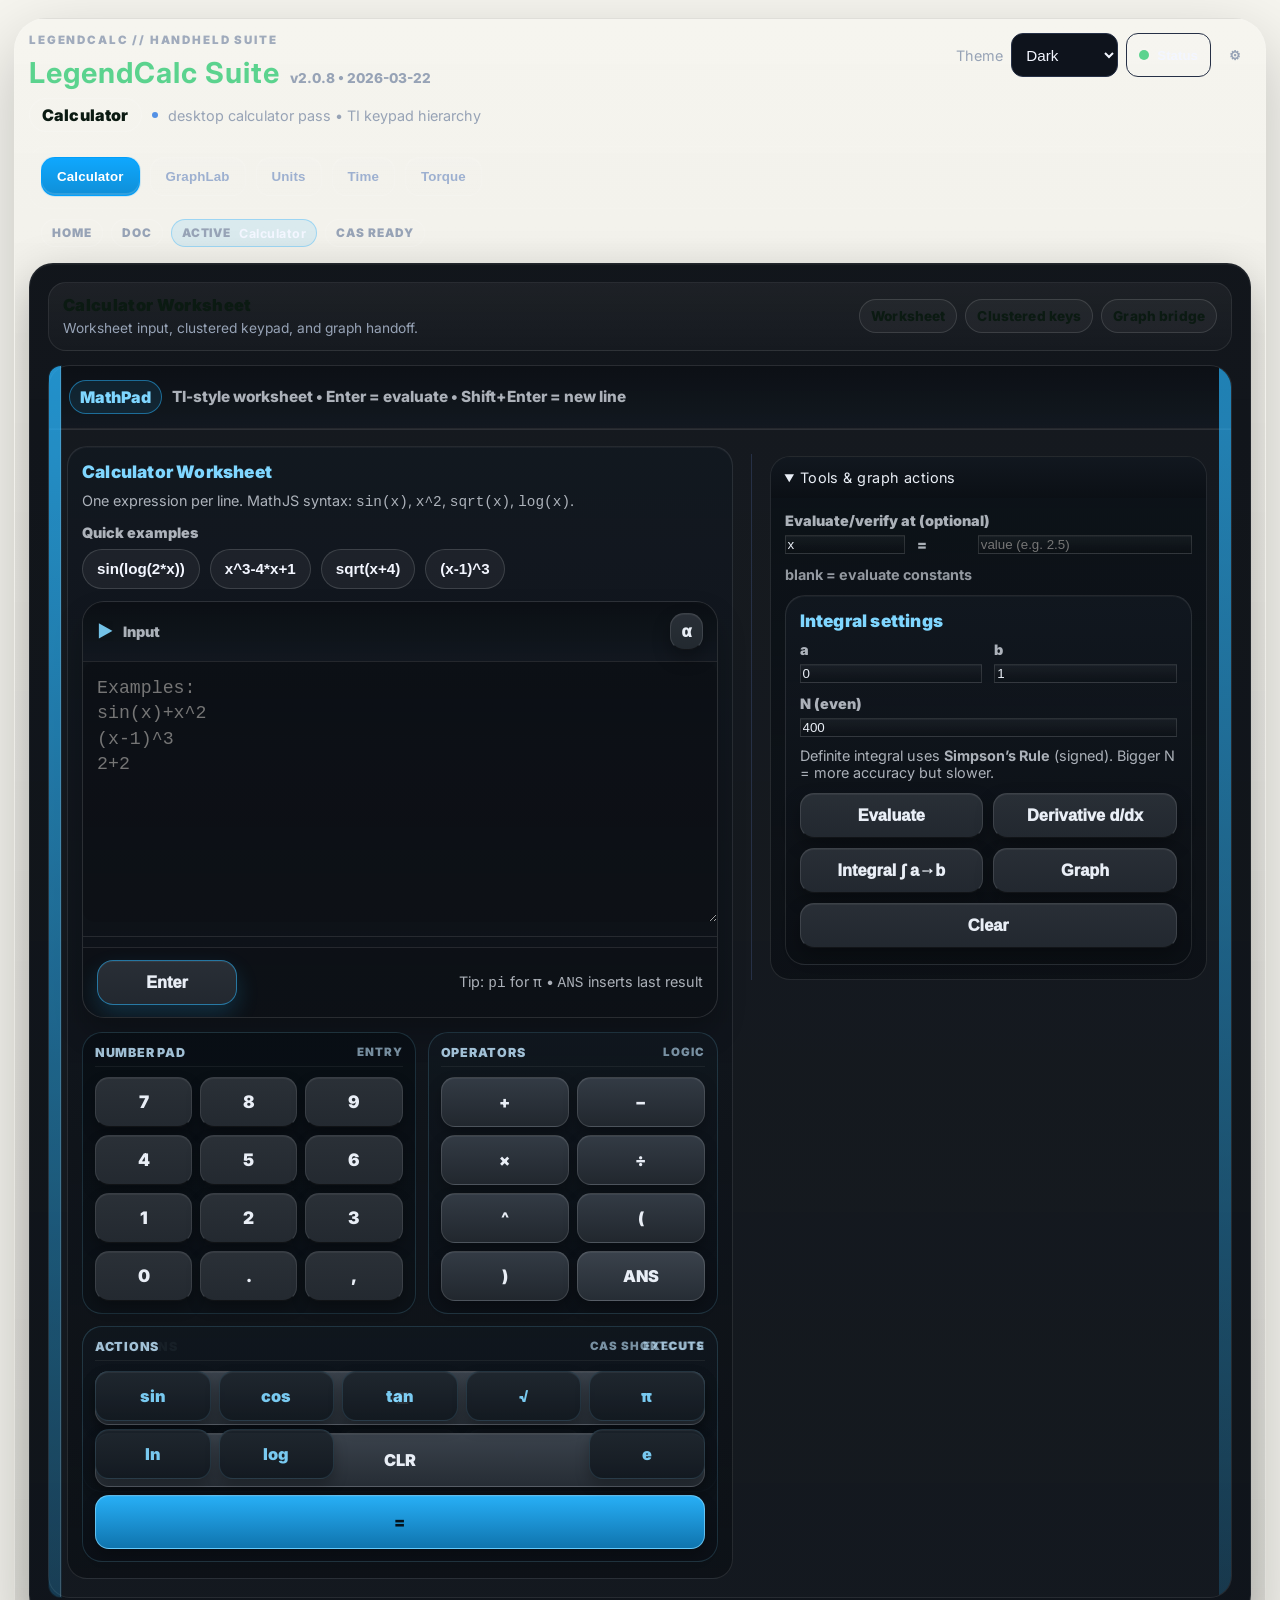
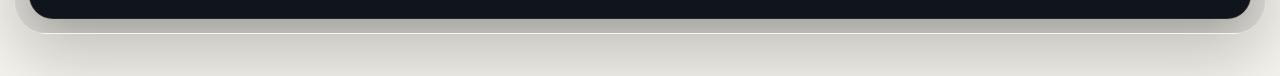
==== commit 99c10fda: "Update index.html" ====
--- a/index.html
+++ b/index.html
@@ -8,7 +8,7 @@
     <meta name="apple-mobile-web-app-title" content="LegendCalc">
     <meta name="theme-color" content="#0b1a12" media="(prefers-color-scheme: dark)">
     <meta name="theme-color" content="#f6f5ef" media="(prefers-color-scheme: light)">
-<title>LegendCalc Suite v2.0.7 — GraphLab Active Guard</title>
+<title>LegendCalc Suite v2.0.8 — Active Row + Units Fix</title>
   <link href="https://fonts.googleapis.com/css2?family=Inter:wght@400;700&display=swap" rel="stylesheet" />
   <link href="https://fonts.cdnfonts.com/css/ringbearer" rel="stylesheet">
   <style>
@@ -798,7 +798,8 @@
     .glr{grid-area:right;}
 
     .gllines{display:flex;flex-direction:column;gap:8px;margin-top:8px;}
-    .glline{display:flex;align-items:center;gap:8px;}
+    .glline{display:flex;align-items:center;gap:8px;padding:6px 8px;border-radius:14px;border:1px solid transparent;transition:border-color .16s ease, box-shadow .16s ease, background .16s ease;}
+    .glline.is-active{border-color:rgba(93,176,255,.55);background:rgba(93,176,255,.10);box-shadow:inset 0 0 0 1px rgba(93,176,255,.14),0 0 0 1px rgba(0,0,0,.08);}
     .glline .expr{flex:1;min-width:160px;}
     .glline .chip{width:12px;height:12px;border-radius:999px;opacity:.9;flex:0 0 12px;}
     .glline .tiny{padding:8px 10px;}
@@ -1692,7 +1693,7 @@
       <header class="device-header">
         <div class="device-left">
           <div class="device-kicker">LEGENDCALC // HANDHELD SUITE</div>
-          <div class="titleline"><h1>LegendCalc Suite</h1><span class="ver" id="verTag">v2.0.7 • 2026-03-22</span></div>
+          <div class="titleline"><h1>LegendCalc Suite</h1><span class="ver" id="verTag">v2.0.8 • 2026-03-22</span></div>
           <div class="device-subline">
             <span class="active-module" id="activeModule">Calculator</span>
             <span class="device-divider" aria-hidden="true"></span>
@@ -4096,9 +4097,10 @@
           function glRenderLines(lines){
             const host=$('#glLines'); if(!host) return;
             host.innerHTML='';
+            glClampSelectedIndex();
             (lines||[]).forEach((l,idx)=>{
               const row=document.createElement('div');
-              row.className='glline';
+              row.className='glline' + (idx===glSelectedIndex ? ' is-active' : '');
 
               const cb=document.createElement('input');
               cb.type='checkbox'; cb.checked=!!l.on; cb.title='Show/hide';
@@ -4140,7 +4142,16 @@
                 persist();
                 if($('#livePlot')?.checked) schedulePlot();
               });
+              const markActive = ()=> glSetSelectedIndex(idx);
+              row.addEventListener('mousedown', markActive);
+              row.addEventListener('click', markActive);
+              inp.addEventListener('focus', markActive);
+              cb.addEventListener('focus', markActive);
+              cPick.addEventListener('focus', markActive);
+              del.addEventListener('focus', markActive);
+
               inp.addEventListener('input', ()=>{
+                glSetSelectedIndex(idx);
                 l.expr=inp.value;
                 glMarkTyping(700);
                 glSyncTextarea(lines);
@@ -4161,9 +4172,12 @@
               del.addEventListener('click', ()=>{
                 lines.splice(idx,1);
                 if(lines.length===0) lines.push({on:true, expr:''});
+                glClampSelectedIndex();
+                if(glSelectedIndex >= lines.length) glSelectedIndex = Math.max(0, lines.length - 1);
                 glSyncTextarea(lines);
                 persist();
                 glRenderLines(lines);
+                glSetSelectedIndex(glSelectedIndex);
                 if($('#livePlot')?.checked) schedulePlot();
               });
 
@@ -4174,6 +4188,7 @@
               row.appendChild(del);
               host.appendChild(row);
             });
+            glSetSelectedIndex(glSelectedIndex);
           }
 
           const saved = loadTab('graphlab', {gx:'', xmin:'-10', xmax:'10', samples:'600', d1:'0', tanOn:'0', x0:'0', intOn:'0', a:'-1', b:'1', rootsOn:'0', gridOn:'1', livePlot:'1', glLines:null});
@@ -4217,6 +4232,7 @@
           window.__glTransfer = null;
           glSyncTextarea(lines);
           glRenderLines(lines);
+          glSetSelectedIndex(Math.min(glSelectedIndex, Math.max(0, lines.length-1)));
 
           // UI-only force sync: mirror the current expression into the first visible row
           // without firing a synthetic input event that causes an extra startup plot.
@@ -4238,20 +4254,21 @@
             document.querySelectorAll('#graphExamples .exampleChip').forEach(btn=>{
               btn.addEventListener('click', ()=>{
                 const expr = normalizeExpr(btn.dataset.expr || '');
-                const firstExpr = document.querySelector('#glLines .expr');
-                if(firstExpr) firstExpr.value = expr;
                 if(!Array.isArray(lines) || !lines.length) lines = [{on:true, expr:''}];
-                lines[0] = Object.assign({}, lines[0] || {}, { on:true, expr });
+                const targetIdx = glClampSelectedIndex();
+                lines[targetIdx] = Object.assign({}, lines[targetIdx] || {}, { on:true, expr });
                 glSyncTextarea(lines);
+                glRenderLines(lines);
+                glSetSelectedIndex(targetIdx, {focus:true});
                 try{ persist(); }catch(_){ }
                 try{
-                  glSetStatus('ok', 'Example loaded', 'The example is now in the first function row and ready to edit or plot.', ['source: examples'], [expr]);
+                  glSetStatus('ok', 'Example loaded', `The example is now in line ${targetIdx + 1} and ready to edit or plot.`, ['source: examples'], [expr]);
                 }catch(_){ }
                 try{
                   if($('#livePlot')?.checked) schedulePlot(90);
                   else if(typeof doPlot==='function') doPlot();
                 }catch(_){ }
-                try{ dbgLine('ACTION', 'Graph example inserted | ' + expr); }catch(_){ }
+                try{ dbgLine('ACTION', 'Graph example inserted | row=' + (targetIdx + 1) + ' | ' + expr); }catch(_){ }
               });
             });
           }catch(_){ }
@@ -4291,11 +4308,13 @@
 
           $('#glAddLine')?.addEventListener('click', ()=>{
             lines.push({on:true, expr:''});
-            glSyncTextarea(lines); persist(); glRenderLines(lines);
+            glSelectedIndex = lines.length - 1;
+            glSyncTextarea(lines); persist(); glRenderLines(lines); glSetSelectedIndex(glSelectedIndex, {focus:true});
           });
           $('#glClearLines')?.addEventListener('click', ()=>{
             lines.splice(0, lines.length, {on:true, expr:''});
-            glSyncTextarea(lines); persist(); glRenderLines(lines);
+            glSelectedIndex = 0;
+            glSyncTextarea(lines); persist(); glRenderLines(lines); glSetSelectedIndex(0, {focus:true});
             if(typeof toast==="function"){toast('Lines cleared');}else{console.warn("Toast:",'Lines cleared');}
             if($('#livePlot')?.checked) schedulePlot();
           });
@@ -5026,21 +5045,24 @@
         }
         function unitCatalogByDim(groups){ const map={}; for(const arr of Object.values(groups)){ for(const u of arr){ try{ const dim = JSON.stringify(math.unit(1,u).dimensions); if(!map[dim]) map[dim]=new Set(); arr.forEach(x=>map[dim].add(x)); }catch(e){} } } for(const d in map){ map[d]=[...map[d]]; } return map; }
 
-        fromSel.addEventListener('change', ()=>{ refreshTargets(); smartSuggest(); persist(); });
-        $('#uVal').addEventListener('input', ()=> { smartSuggest(); persist(); });
+        fromSel.addEventListener('change', ()=>{ refreshTargets(toSel.value); smartSuggest(); persist(); });
+        $('#uVal').addEventListener('input', ()=> { convert(); persist(); });
+        toSel.addEventListener('change', ()=> { convert(); persist(); });
         $('#uSmart').onclick = ()=>{ smartSuggest(); persist(); };
         $('#uConvert').onclick = ()=>{ convert(); persist(); };
-        $('#clearSavedUnits').onclick = ()=>{ clearTab('units'); $('#uVal').value='1'; searchEl.value=''; populateFrom(''); fromSel.value='m'; refreshTargets(); smartSuggest(); };
+        $('#clearSavedUnits').onclick = ()=>{ clearTab('units'); $('#uVal').value='1'; searchEl.value=''; populateFrom(''); fromSel.value='m'; refreshTargets('km'); smartSuggest(); persist(); };
         $('#uSwap').onclick = ()=>{ const f=fromSel.value; const t=toSel.value;
-          if(currentFromList.includes(f) && currentFromList.includes(t)) { fromSel.value=t; refreshTargets(); toSel.value=f; smartSuggest(); persist(); } else {
-            const temp=f; fromSel.value=t; refreshTargets(); toSel.value=temp; smartSuggest(); persist(); }
+          if(currentFromList.includes(f) && currentFromList.includes(t)) { fromSel.value=t; refreshTargets(f); toSel.value=f; convert(); persist(); } else {
+            const temp=f; fromSel.value=t; refreshTargets(temp); toSel.value=temp; convert(); persist(); }
         };
-        searchEl.addEventListener('input', ()=>{ populateFrom(searchEl.value);
-          if(![...fromSel.options].some(o=>o.value===saved.from)) fromSel.selectedIndex=0; refreshTargets(); smartSuggest(); persist(); });
-
-        refreshTargets();
+        searchEl.addEventListener('input', ()=>{ const keepFrom = fromSel.value; const keepTo = toSel.value; populateFrom(searchEl.value);
+          if([ ...fromSel.options ].some(o=>o.value===keepFrom)) fromSel.value = keepFrom;
+          else fromSel.selectedIndex=0;
+          refreshTargets(keepTo); convert(); persist(); });
+
+        refreshTargets(saved.to || '');
         if(saved.to){ try{ const u = math.unit(1, fromSel.value); const dimKey=JSON.stringify(u.dimensions); const list=(catalogByDim[dimKey]||[]); if(list.includes(saved.to)) $('#uTo').value=saved.to; }catch(e){} }
-        if(saved.out){ setOut(saved.out); } else { smartSuggest(); }
+        if(saved.out){ convert(); } else { smartSuggest(); }
       }
 
      function renderTime(){
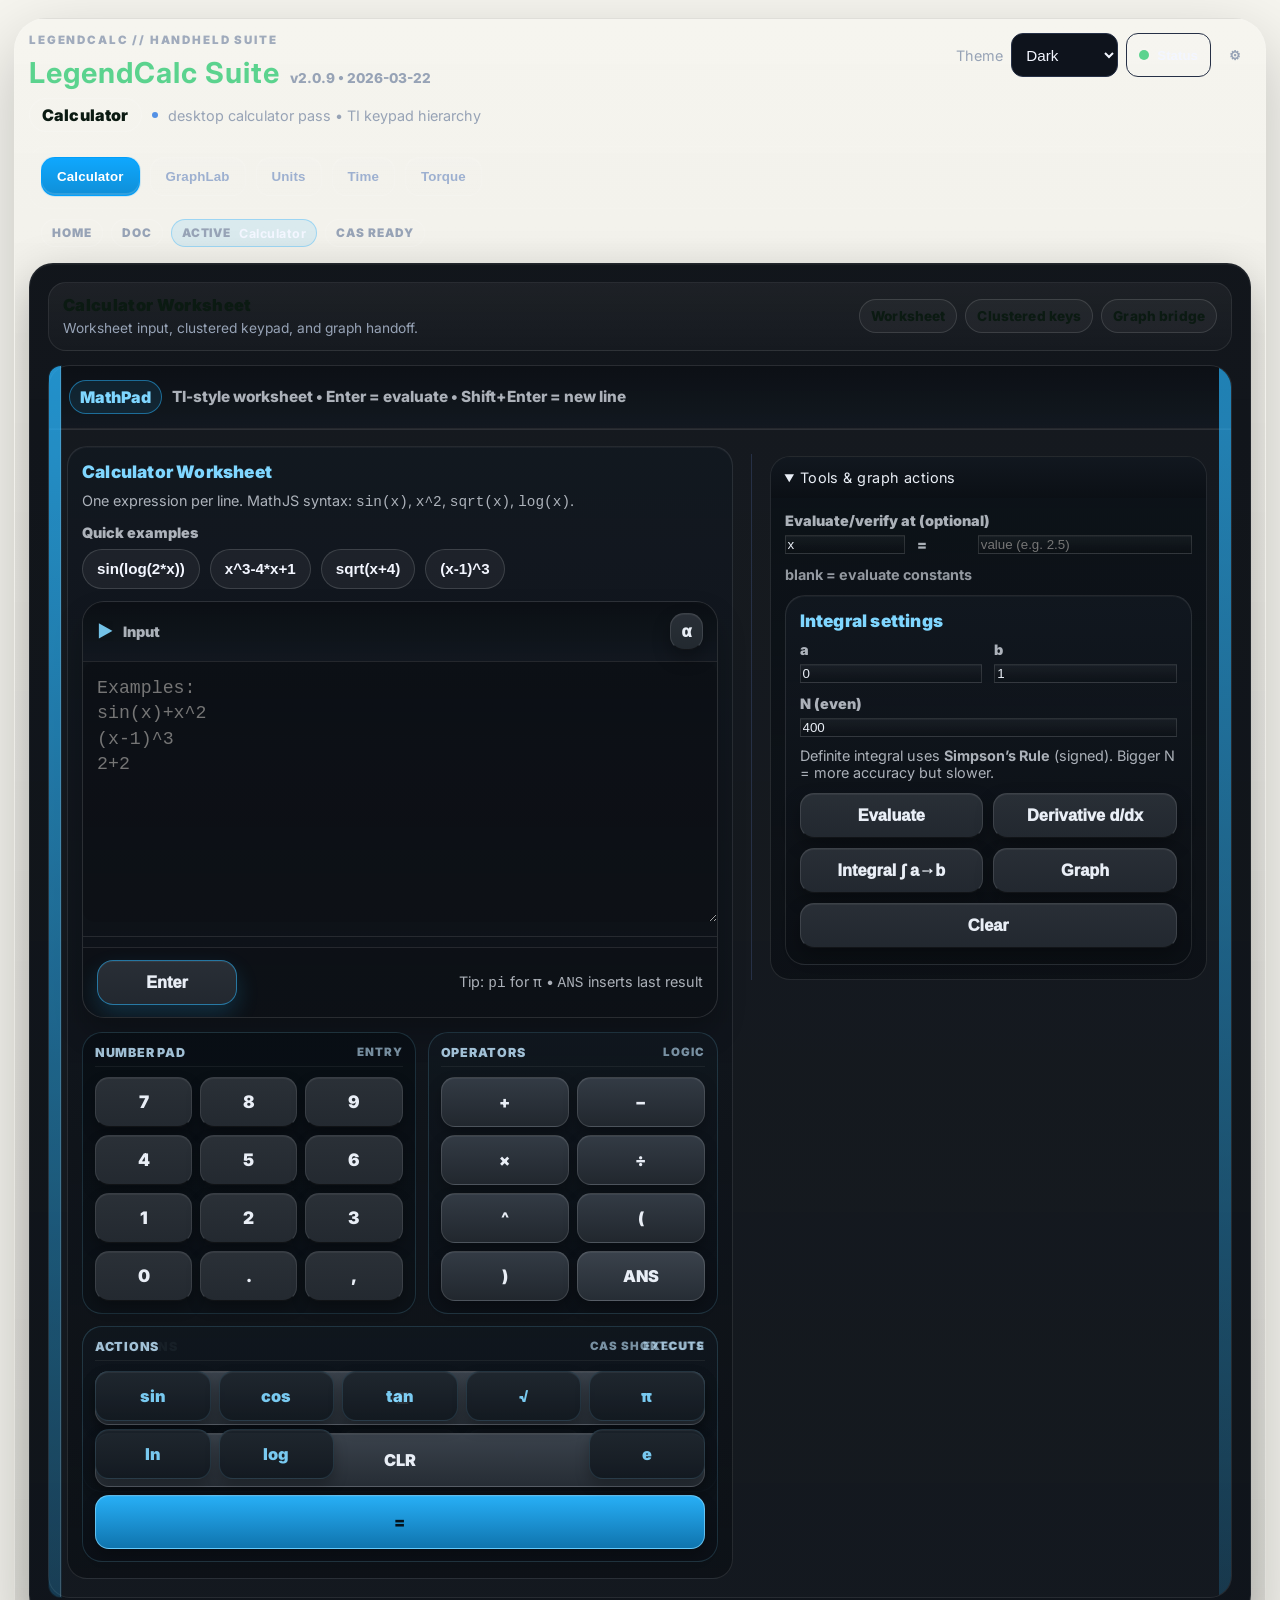
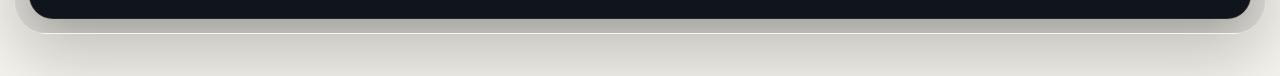
==== commit 61711657: "Update index.html" ====
--- a/index.html
+++ b/index.html
@@ -1693,7 +1693,7 @@
       <header class="device-header">
         <div class="device-left">
           <div class="device-kicker">LEGENDCALC // HANDHELD SUITE</div>
-          <div class="titleline"><h1>LegendCalc Suite</h1><span class="ver" id="verTag">v2.0.8 • 2026-03-22</span></div>
+          <div class="titleline"><h1>LegendCalc Suite</h1><span class="ver" id="verTag">v2.0.9 • 2026-03-22</span></div>
           <div class="device-subline">
             <span class="active-module" id="activeModule">Calculator</span>
             <span class="device-divider" aria-hidden="true"></span>
@@ -4072,6 +4072,28 @@
               if(!e) return '';
               return l.on ? e : ('# ' + e);
             }).filter(Boolean).join('\n');
+          }
+
+          let glSelectedIndex = 0;
+          function glClampSelectedIndex(){
+            const max = Math.max(0, (Array.isArray(lines) ? lines.length : 1) - 1);
+            const n = Number(glSelectedIndex);
+            glSelectedIndex = Number.isFinite(n) ? Math.max(0, Math.min(max, Math.trunc(n))) : 0;
+            return glSelectedIndex;
+          }
+          function glSetSelectedIndex(nextIdx, opts){
+            glSelectedIndex = nextIdx;
+            glClampSelectedIndex();
+            const rows = Array.from(document.querySelectorAll('#glLines .glline'));
+            rows.forEach((row, idx)=> row.classList.toggle('is-active', idx === glSelectedIndex));
+            if(opts && opts.focus){
+              const target = rows[glSelectedIndex]?.querySelector('.expr');
+              try{
+                target?.focus();
+                target?.select?.();
+              }catch(_){}
+            }
+            return glSelectedIndex;
           }
 
           function glSetStatus(kind, title, body, metaList, exprList){
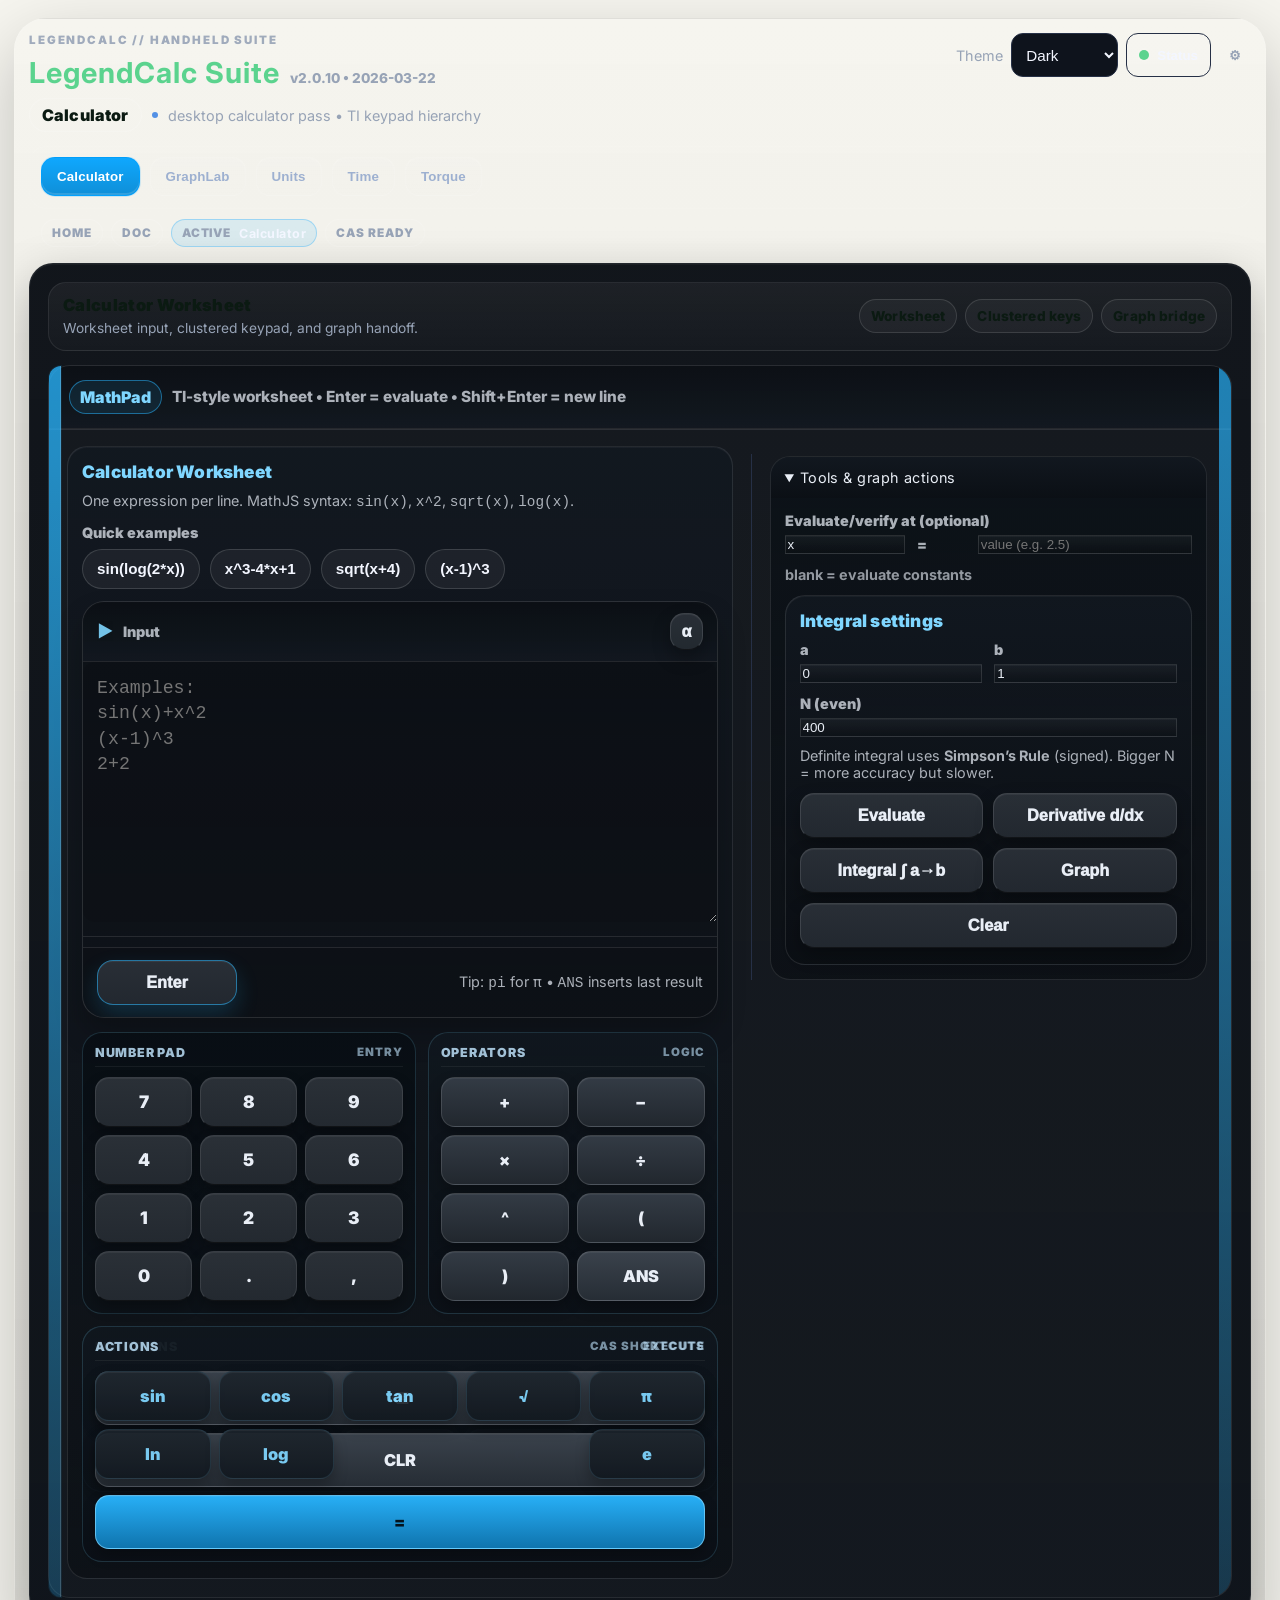
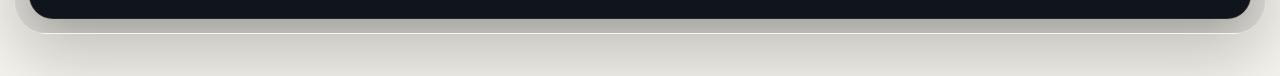
==== commit ed25573b: "Update index.html" ====
--- a/index.html
+++ b/index.html
@@ -1693,7 +1693,7 @@
       <header class="device-header">
         <div class="device-left">
           <div class="device-kicker">LEGENDCALC // HANDHELD SUITE</div>
-          <div class="titleline"><h1>LegendCalc Suite</h1><span class="ver" id="verTag">v2.0.9 • 2026-03-22</span></div>
+          <div class="titleline"><h1>LegendCalc Suite</h1><span class="ver" id="verTag">v2.0.10 • 2026-03-22</span></div>
           <div class="device-subline">
             <span class="active-module" id="activeModule">Calculator</span>
             <span class="device-divider" aria-hidden="true"></span>
@@ -2630,6 +2630,8 @@
       let glLastPlotKey='';
       let glLastPlotAt=0;
       let glLastPlotChart='';
+      let glLastRenderedKey='';
+      let glLastRenderedChart='';
       let glScheduleStamp=0;
       let glLastScheduledKey='';
       function glActiveTab(){
@@ -2719,6 +2721,10 @@
   const plotKey = glComputePlotKey();
   const chartToken = chartEl.dataset.glChartToken || (chartEl.dataset.glChartToken = 'gl-' + Math.random().toString(36).slice(2,10));
   const now = Date.now();
+  if(glLastRenderedKey===plotKey && glLastRenderedChart===chartToken && !glIsTyping()){
+    try{ dbgLine('INFO','GraphLab skipped no-op plot'); }catch(_){ }
+    return;
+  }
   if(glLastPlotKey===plotKey && glLastPlotChart===chartToken && (now - glLastPlotAt) < 700){
     try{ dbgLine('INFO','GraphLab skipped duplicate plot'); }catch(_){ }
     return;
@@ -3004,6 +3010,11 @@
     const plotData = traces.length? traces : [{x:[0],y:[0],mode:'lines',line:{width:0}}];
     if(window.Plotly && typeof window.Plotly.react==='function') window.Plotly.react(chartEl, plotData, layout, config);
     else window.Plotly.newPlot(chartEl, plotData, layout, config);
+    glLastRenderedKey = plotKey;
+    glLastRenderedChart = chartToken;
+    glLastScheduledKey = '';
+    try{ if(glPlotTimer) clearTimeout(glPlotTimer); }catch(_){ }
+    glPlotTimer = null;
     try{ dbgLine('INFO', (window.Plotly && typeof window.Plotly.react==='function') ? 'Plotly.react succeeded' : 'Plotly.newPlot succeeded'); }catch(_){}
     if(traces.length && !incomplete.length){
       glStatus('ok', 'Plot ready', 'Live plot updated.', [`${traces.length} trace${traces.length===1?'':'s'}`, `x:[${xmin}, ${xmax}]`], enabled.map(e=>e.expr));
@@ -3032,6 +3043,12 @@
 function schedulePlot(ms=240){
   if(!glActiveTab()) return;
   const nextKey = glComputePlotKey();
+  const chartEl = document.getElementById('chart');
+  const chartToken = chartEl ? (chartEl.dataset.glChartToken || '') : '';
+  if(nextKey && chartToken && nextKey===glLastRenderedKey && chartToken===glLastRenderedChart && !glIsTyping()){
+    try{ dbgLine('INFO','GraphLab skipped schedule (no changes)'); }catch(_){ }
+    return;
+  }
   if(glPlotTimer && nextKey && glLastScheduledKey===nextKey) return;
   try{ if(glPlotTimer) clearTimeout(glPlotTimer); }catch(_){ }
   glLastScheduledKey = nextKey;
@@ -3040,6 +3057,14 @@
     glPlotTimer=null;
     if(stamp !== glScheduleStamp) return;
     if(!glActiveTab()) return;
+    const currentKey = glComputePlotKey();
+    const liveChart = document.getElementById('chart');
+    const liveToken = liveChart ? (liveChart.dataset.glChartToken || '') : '';
+    if(currentKey && liveToken && currentKey===glLastRenderedKey && liveToken===glLastRenderedChart && !glIsTyping()){
+      try{ dbgLine('INFO','GraphLab skipped delayed no-op plot'); }catch(_){ }
+      glLastScheduledKey = '';
+      return;
+    }
     try{ doPlot(); }catch(e){ try{ logErr(e); }catch(_){ } }
   }, ms);
 }
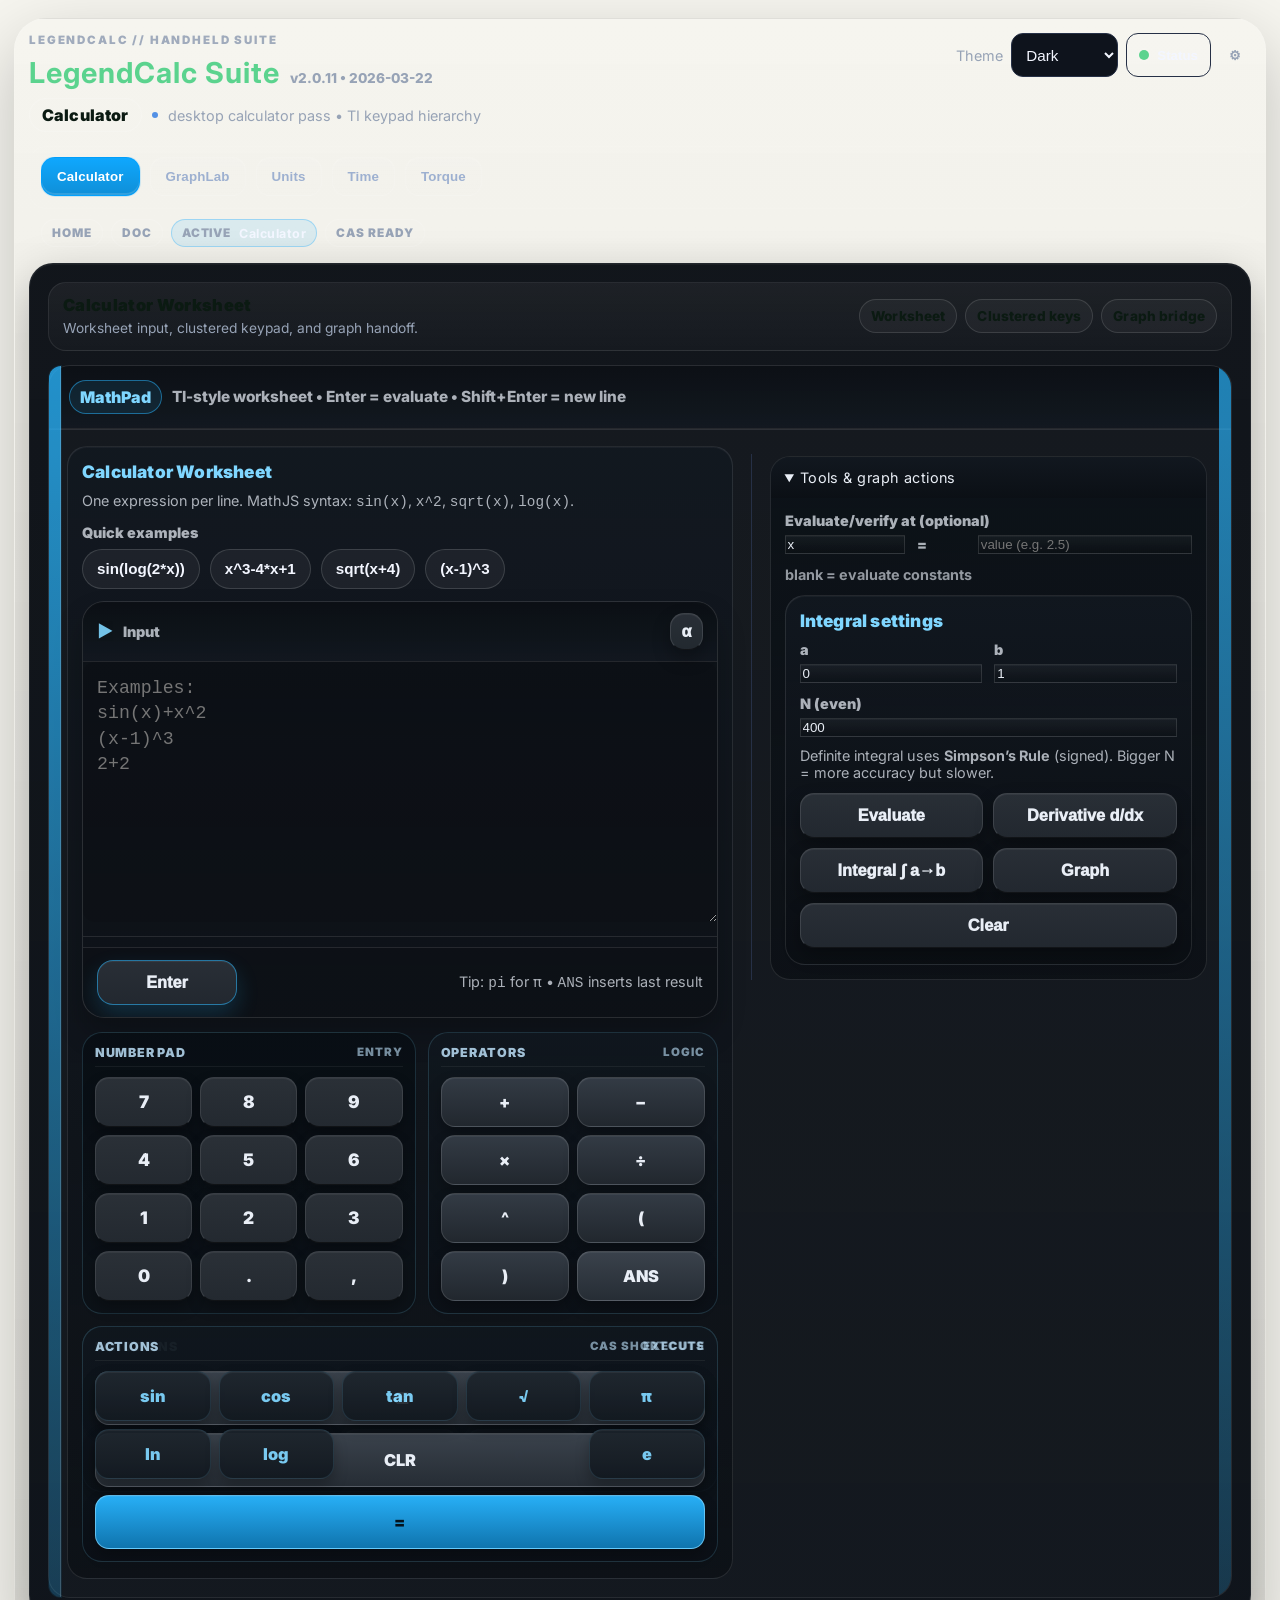
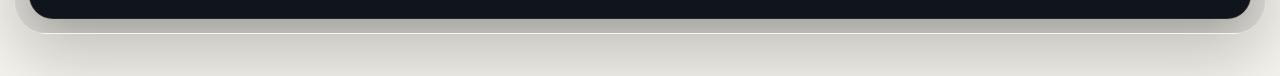
==== commit 41aba56b: "Update index.html" ====
--- a/index.html
+++ b/index.html
@@ -797,11 +797,108 @@
     .gllBottom{grid-area:bottom;}
     .glr{grid-area:right;}
 
-    .gllines{display:flex;flex-direction:column;gap:8px;margin-top:8px;}
-    .glline{display:flex;align-items:center;gap:8px;padding:6px 8px;border-radius:14px;border:1px solid transparent;transition:border-color .16s ease, box-shadow .16s ease, background .16s ease;}
-    .glline.is-active{border-color:rgba(93,176,255,.55);background:rgba(93,176,255,.10);box-shadow:inset 0 0 0 1px rgba(93,176,255,.14),0 0 0 1px rgba(0,0,0,.08);}
-    .glline .expr{flex:1;min-width:160px;}
-    .glline .chip{width:12px;height:12px;border-radius:999px;opacity:.9;flex:0 0 12px;}
+    .glEditorHeader{display:flex;align-items:flex-start;justify-content:space-between;gap:12px;flex-wrap:wrap;margin:10px 0 0;}
+    .glEditorTitle{font-size:1rem;font-weight:900;letter-spacing:.02em;}
+    .glEditorSub{font-size:.86rem;color:var(--muted);line-height:1.35;margin-top:4px;max-width:34ch;}
+    .gllines{display:flex;flex-direction:column;gap:10px;margin-top:12px;}
+    .glline{
+      display:grid;
+      grid-template-columns:auto minmax(0,1fr) auto;
+      gap:10px;
+      align-items:center;
+      padding:10px 12px;
+      border-radius:18px;
+      border:1px solid rgba(255,255,255,.10);
+      background:linear-gradient(180deg,rgba(255,255,255,.05),rgba(255,255,255,.02));
+      transition:border-color .16s ease, box-shadow .16s ease, background .16s ease, transform .16s ease;
+    }
+    .theme-light .glline{
+      border-color:#d6e3fb;
+      background:#ffffff;
+    }
+    .theme-inspire .glline{
+      border-color:#223242;
+      background:linear-gradient(180deg,rgba(255,255,255,.04),rgba(255,255,255,.02));
+    }
+    .glline:hover{transform:translateY(-1px);}
+    .glline.is-active{
+      border-color:rgba(93,176,255,.60);
+      background:linear-gradient(180deg,rgba(93,176,255,.14),rgba(93,176,255,.06));
+      box-shadow:inset 0 0 0 1px rgba(93,176,255,.18),0 10px 24px rgba(0,0,0,.16);
+    }
+    .theme-light .glline.is-active{
+      border-color:#7aa8e9;
+      background:linear-gradient(180deg,#f3f8ff,#eef5ff);
+      box-shadow:inset 0 0 0 1px rgba(122,168,233,.20),0 10px 24px rgba(63,87,124,.10);
+    }
+    .gllineLead,.gllineTail{display:flex;align-items:center;gap:10px;}
+    .gllabel{
+      display:inline-flex;
+      align-items:center;
+      justify-content:center;
+      min-width:40px;
+      height:32px;
+      padding:0 10px;
+      border-radius:999px;
+      border:1px solid rgba(255,255,255,.12);
+      background:rgba(255,255,255,.05);
+      font-weight:900;
+      letter-spacing:.03em;
+      font-size:.78rem;
+    }
+    .theme-light .gllabel{border-color:#d6e3fb;background:#f3f8ff;}
+    .theme-inspire .gllabel{border-color:#244056;background:rgba(0,162,255,.08);}
+    .glline.is-active .gllabel{
+      border-color:rgba(0,162,255,.82);
+      background:linear-gradient(180deg,rgba(0,162,255,.96),rgba(0,136,214,.94));
+      color:#fff;
+      box-shadow:0 8px 18px rgba(0,0,0,.16);
+    }
+    .glline .expr{
+      min-width:0;
+      width:100%;
+      border-radius:14px;
+      padding:12px 14px;
+      font-family:ui-monospace,SFMono-Regular,Menlo,Monaco,Consolas,"Liberation Mono","Courier New",monospace;
+      font-size:.99rem;
+      font-weight:700;
+      letter-spacing:.01em;
+    }
+    .glline .expr:focus{
+      box-shadow:0 0 0 3px rgba(0,162,255,.18);
+      border-color:rgba(0,162,255,.55);
+    }
+    .glline .chip{
+      width:14px;
+      height:14px;
+      border-radius:999px;
+      opacity:.96;
+      flex:0 0 14px;
+      box-shadow:0 0 0 2px rgba(255,255,255,.12), inset 0 0 0 1px rgba(0,0,0,.18);
+    }
+    .glline input[type="checkbox"]{
+      width:18px;
+      height:18px;
+      accent-color:#29b6ff;
+      cursor:pointer;
+    }
+    .glColorPick{
+      width:42px;
+      height:42px;
+      padding:4px;
+      border-radius:12px;
+      border:1px solid rgba(255,255,255,.12);
+      background:rgba(255,255,255,.04);
+    }
+    .theme-light .glColorPick{border-color:#d6e3fb;background:#f8fbff;}
+    .glDeleteBtn{
+      min-width:42px;
+      height:42px;
+      border-radius:12px;
+      padding:0 12px;
+      font-size:1rem;
+      font-weight:900;
+    }
     .glline .tiny{padding:8px 10px;}
 
     /* old gll */
@@ -1514,6 +1611,16 @@
 }
 @media (min-width: 820px){
   .glgrid{grid-template-columns:minmax(360px,430px) minmax(0,1fr)}
+  .gllTop{
+    padding:16px 16px 18px;
+    box-shadow:inset 0 1px 0 rgba(255,255,255,.04), 0 14px 28px rgba(0,0,0,.12);
+  }
+  .gllBottom{
+    padding:16px;
+  }
+  .gllines{
+    gap:12px;
+  }
 }
 @media (max-width:700px){
   .module-strip{padding:11px 12px}
@@ -1693,7 +1800,7 @@
       <header class="device-header">
         <div class="device-left">
           <div class="device-kicker">LEGENDCALC // HANDHELD SUITE</div>
-          <div class="titleline"><h1>LegendCalc Suite</h1><span class="ver" id="verTag">v2.0.10 • 2026-03-22</span></div>
+          <div class="titleline"><h1>LegendCalc Suite</h1><span class="ver" id="verTag">v2.0.11 • 2026-03-22</span></div>
           <div class="device-subline">
             <span class="active-module" id="activeModule">Calculator</span>
             <span class="device-divider" aria-hidden="true"></span>
@@ -3946,6 +4053,13 @@
                     <button class="btn" id="glClearLines" type="button">Clear</button>
                   </div>
                 </div>
+                <div class="glEditorHeader">
+                  <div>
+                    <div class="glEditorTitle">Y= editor</div>
+                    <div class="glEditorSub">Click any row to target it. Quick examples and edits follow the selected line, not just Y1.</div>
+                  </div>
+                  <div class="module-chip">Desktop graph editor</div>
+                </div>
                 <div id="glLines" class="gllines"></div>
                 <textarea id="gx" class="input" rows="4" style="display:none" aria-hidden="true"></textarea>
                 <details class="mCompactDetails" id="glCompactHelp" data-compact-default="closed-mobile">
@@ -3954,7 +4068,7 @@
                     <div class="tipCard">
                       <div class="tipTitle">Graph ideas</div>
                       <div class="tipText">
-                        Click an example to load it into the first function row. Colors, toggles, and the graph update from there.
+                        Click a row first, then tap an example to load it into the selected function line. Colors, toggles, and the graph update from there.
                       </div>
                       <div class="exampleBar" id="graphExamples">
                         <button class="exampleChip" type="button" data-expr="sin(x)">sin(x)</button>
@@ -4228,11 +4342,28 @@
                 if($('#livePlot')?.checked) schedulePlot();
               });
 
-              row.appendChild(cb);
-              row.appendChild(chip);
-              row.appendChild(cPick);
+              const lead=document.createElement('div');
+              lead.className='gllineLead';
+
+              const tag=document.createElement('span');
+              tag.className='gllabel';
+              tag.textContent='Y' + (idx + 1);
+
+              const tail=document.createElement('div');
+              tail.className='gllineTail';
+
+              cPick.classList.add('glColorPick');
+              del.classList.add('glDeleteBtn');
+
+              lead.appendChild(cb);
+              lead.appendChild(tag);
+              lead.appendChild(chip);
+              tail.appendChild(cPick);
+              tail.appendChild(del);
+
+              row.appendChild(lead);
               row.appendChild(inp);
-              row.appendChild(del);
+              row.appendChild(tail);
               host.appendChild(row);
             });
             glSetSelectedIndex(glSelectedIndex);
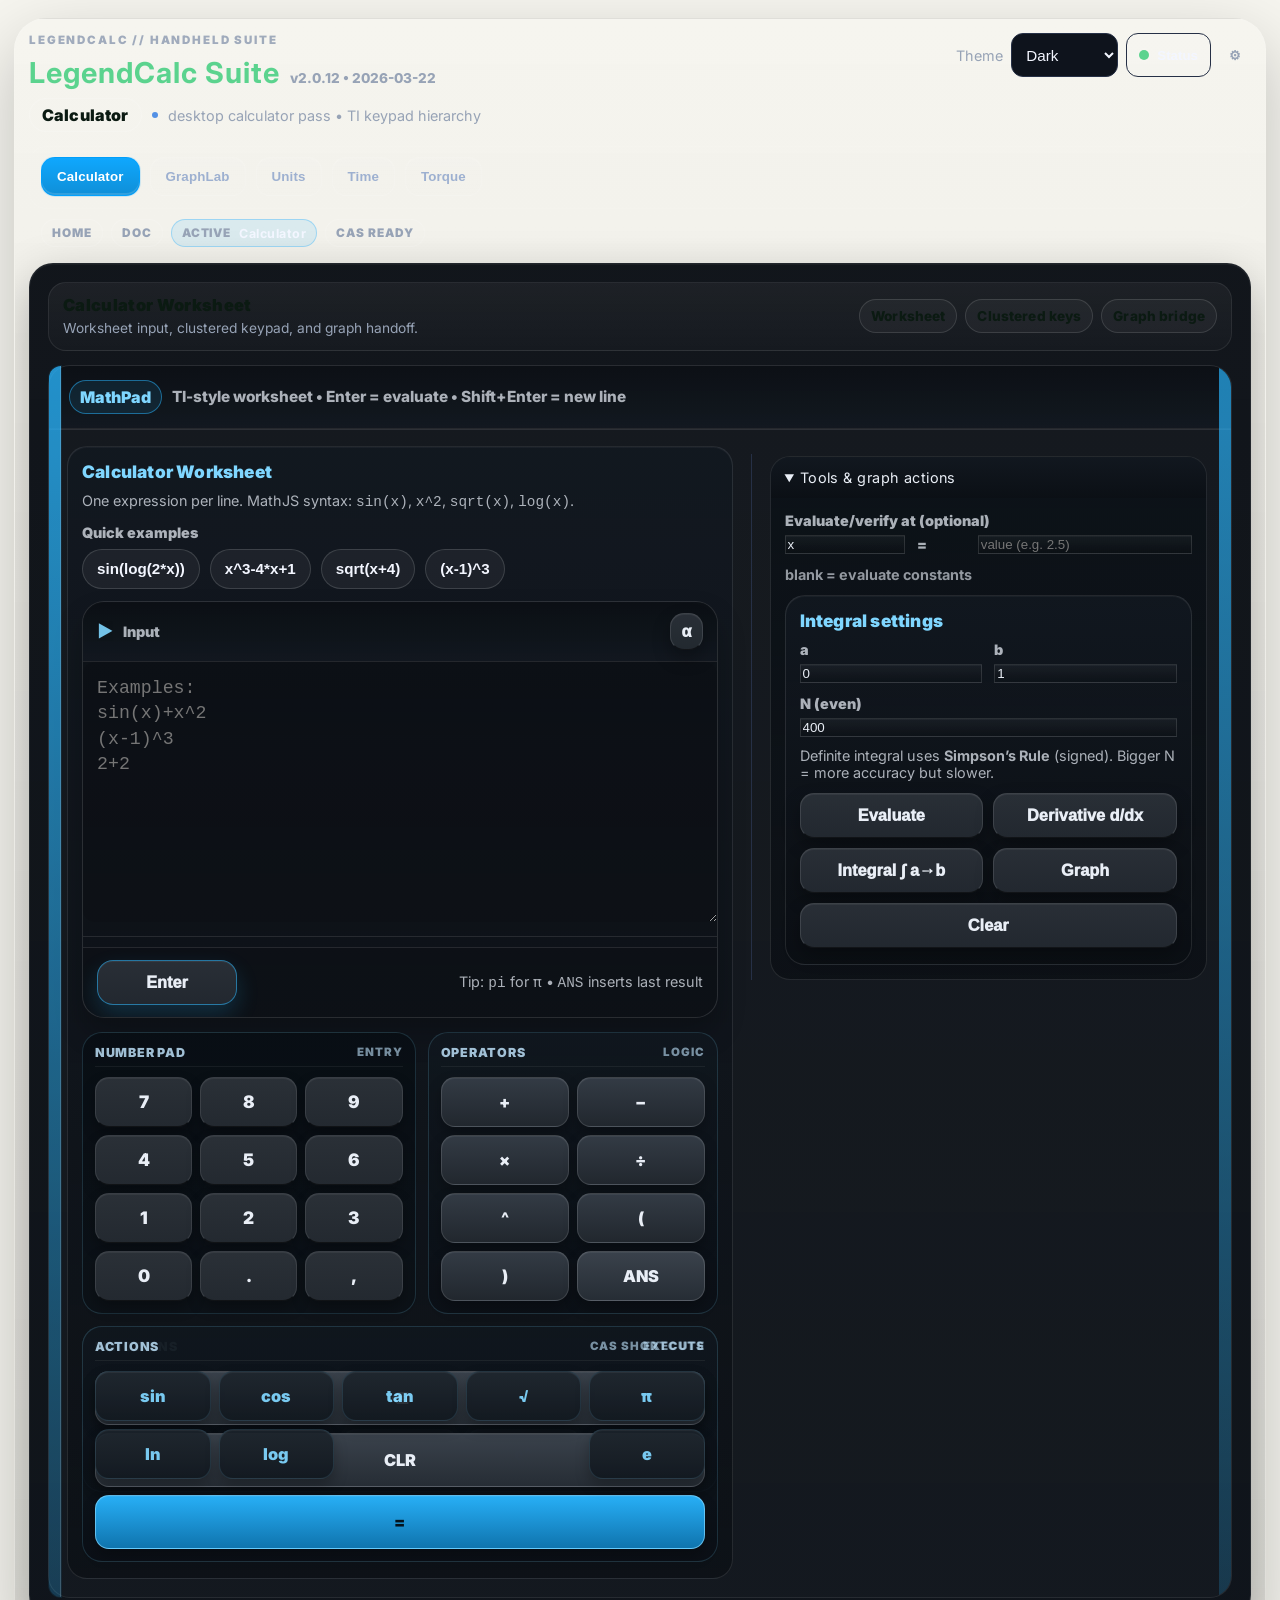
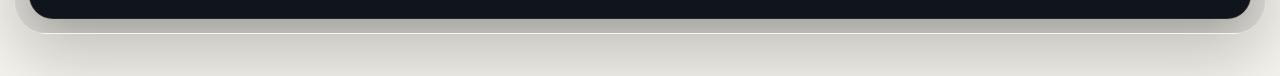
==== commit efd8cf45: "Update index.html" ====
--- a/index.html
+++ b/index.html
@@ -1800,7 +1800,7 @@
       <header class="device-header">
         <div class="device-left">
           <div class="device-kicker">LEGENDCALC // HANDHELD SUITE</div>
-          <div class="titleline"><h1>LegendCalc Suite</h1><span class="ver" id="verTag">v2.0.11 • 2026-03-22</span></div>
+          <div class="titleline"><h1>LegendCalc Suite</h1><span class="ver" id="verTag">v2.0.12 • 2026-03-22</span></div>
           <div class="device-subline">
             <span class="active-module" id="activeModule">Calculator</span>
             <span class="device-divider" aria-hidden="true"></span>
@@ -2741,6 +2741,10 @@
       let glLastRenderedChart='';
       let glScheduleStamp=0;
       let glLastScheduledKey='';
+      let glLastScheduledChart='';
+      let glLastScheduleSource='';
+      let glLastSkipLogKey='';
+      let glLastSkipLogAt=0;
       function glActiveTab(){
         try{
           const viaView = document.getElementById('view')?.getAttribute('data-view-tab');
@@ -2775,6 +2779,18 @@
         glLibWaitIv=null;
         glScheduleStamp++;
         glLastScheduledKey='';
+        glLastScheduledChart='';
+        glLastScheduleSource='';
+      }
+      function glMaybeLogSkip(msg, key=''){
+        try{
+          const stamp = String(msg||'') + '||' + String(key||'');
+          const now = Date.now();
+          if(stamp===glLastSkipLogKey && (now - glLastSkipLogAt) < 900) return;
+          glLastSkipLogKey = stamp;
+          glLastSkipLogAt = now;
+          dbgLine('INFO', msg);
+        }catch(_){ }
       }
       function glLooksIncomplete(expr){
         const s=String(expr||'').trim();
@@ -3120,6 +3136,8 @@
     glLastRenderedKey = plotKey;
     glLastRenderedChart = chartToken;
     glLastScheduledKey = '';
+    glLastScheduledChart = '';
+    glLastScheduleSource = '';
     try{ if(glPlotTimer) clearTimeout(glPlotTimer); }catch(_){ }
     glPlotTimer = null;
     try{ dbgLine('INFO', (window.Plotly && typeof window.Plotly.react==='function') ? 'Plotly.react succeeded' : 'Plotly.newPlot succeeded'); }catch(_){}
@@ -3147,18 +3165,24 @@
   }
 }
 
-function schedulePlot(ms=240){
+function schedulePlot(ms=240, source='generic'){
   if(!glActiveTab()) return;
   const nextKey = glComputePlotKey();
   const chartEl = document.getElementById('chart');
   const chartToken = chartEl ? (chartEl.dataset.glChartToken || '') : '';
   if(nextKey && chartToken && nextKey===glLastRenderedKey && chartToken===glLastRenderedChart && !glIsTyping()){
-    try{ dbgLine('INFO','GraphLab skipped schedule (no changes)'); }catch(_){ }
+    glMaybeLogSkip('GraphLab skipped schedule (no changes)', nextKey);
     return;
   }
-  if(glPlotTimer && nextKey && glLastScheduledKey===nextKey) return;
+  if(glPlotTimer && nextKey && glLastScheduledKey===nextKey && glLastScheduledChart===chartToken){
+    if(source && glLastScheduleSource===source) return;
+    glLastScheduleSource = source || glLastScheduleSource;
+    return;
+  }
   try{ if(glPlotTimer) clearTimeout(glPlotTimer); }catch(_){ }
   glLastScheduledKey = nextKey;
+  glLastScheduledChart = chartToken;
+  glLastScheduleSource = source || 'generic';
   const stamp = ++glScheduleStamp;
   glPlotTimer=setTimeout(()=>{
     glPlotTimer=null;
@@ -3168,8 +3192,10 @@
     const liveChart = document.getElementById('chart');
     const liveToken = liveChart ? (liveChart.dataset.glChartToken || '') : '';
     if(currentKey && liveToken && currentKey===glLastRenderedKey && liveToken===glLastRenderedChart && !glIsTyping()){
-      try{ dbgLine('INFO','GraphLab skipped delayed no-op plot'); }catch(_){ }
+      glMaybeLogSkip('GraphLab skipped delayed no-op plot', currentKey);
       glLastScheduledKey = '';
+      glLastScheduledChart = '';
+      glLastScheduleSource = '';
       return;
     }
     try{ doPlot(); }catch(e){ try{ logErr(e); }catch(_){ } }
@@ -4041,6 +4067,7 @@
       }
 
       function renderGraphLab(){
+        clearGraphlabTimers();
         const view=$('#view');
         view.innerHTML=`
           <section class="surface">
@@ -4294,14 +4321,14 @@
                 l.on=cb.checked;
                 glSyncTextarea(lines);
                 persist();
-                if($('#livePlot')?.checked) schedulePlot();
+                if($('#livePlot')?.checked) schedulePlot(240,'row-toggle');
               });
               cPick.addEventListener('input', ()=>{
                 l.color = cPick.value;
                 chip.style.background = cPick.value;
                 glSyncTextarea(lines);
                 persist();
-                if($('#livePlot')?.checked) schedulePlot();
+                if($('#livePlot')?.checked) schedulePlot(240,'row-toggle');
               });
               const markActive = ()=> glSetSelectedIndex(idx);
               row.addEventListener('mousedown', markActive);
@@ -4318,7 +4345,7 @@
                 glSyncTextarea(lines);
                 persist();
                 try{ glSetStatus('warn', 'Typing…', 'Live plot buffered while you finish the expression.', ['desktop smoothing'], lines.filter(r=>r && r.on && String(r.expr||'').trim()).map(r=>normalizeExpr(r.expr)).filter(Boolean)); }catch(_){ }
-                if($('#livePlot')?.checked) schedulePlot(320);
+                if($('#livePlot')?.checked) schedulePlot(320,'expr-input');
               });
               inp.addEventListener('blur', ()=>{
                 const norm = normalizeExpr(inp.value);
@@ -4328,7 +4355,7 @@
                   glSyncTextarea(lines);
                   persist();
                 }
-                if($('#livePlot')?.checked) schedulePlot(120);
+                if($('#livePlot')?.checked) schedulePlot(120,'expr-blur');
               });
               del.addEventListener('click', ()=>{
                 lines.splice(idx,1);
@@ -4339,7 +4366,7 @@
                 persist();
                 glRenderLines(lines);
                 glSetSelectedIndex(glSelectedIndex);
-                if($('#livePlot')?.checked) schedulePlot();
+                if($('#livePlot')?.checked) schedulePlot(240,'row-toggle');
               });
 
               const lead=document.createElement('div');
@@ -4443,7 +4470,7 @@
                   glSetStatus('ok', 'Example loaded', `The example is now in line ${targetIdx + 1} and ready to edit or plot.`, ['source: examples'], [expr]);
                 }catch(_){ }
                 try{
-                  if($('#livePlot')?.checked) schedulePlot(90);
+                  if($('#livePlot')?.checked) schedulePlot(90,'example-chip');
                   else if(typeof doPlot==='function') doPlot();
                 }catch(_){ }
                 try{ dbgLine('ACTION', 'Graph example inserted | row=' + (targetIdx + 1) + ' | ' + expr); }catch(_){ }
@@ -4488,13 +4515,14 @@
             lines.push({on:true, expr:''});
             glSelectedIndex = lines.length - 1;
             glSyncTextarea(lines); persist(); glRenderLines(lines); glSetSelectedIndex(glSelectedIndex, {focus:true});
+            if($('#livePlot')?.checked) schedulePlot(180,'add-line');
           });
           $('#glClearLines')?.addEventListener('click', ()=>{
             lines.splice(0, lines.length, {on:true, expr:''});
             glSelectedIndex = 0;
             glSyncTextarea(lines); persist(); glRenderLines(lines); glSetSelectedIndex(0, {focus:true});
             if(typeof toast==="function"){toast('Lines cleared');}else{console.warn("Toast:",'Lines cleared');}
-            if($('#livePlot')?.checked) schedulePlot();
+            if($('#livePlot')?.checked) schedulePlot(240,'row-toggle');
           });
 
           $('#plotBtn')?.addEventListener('click', ()=>{ persist(); doPlot(); });
@@ -4502,11 +4530,11 @@
           // live plot triggers
           ['xmin','xmax','samples','x0','a','b'].forEach(id=>{
             const el=$('#'+id);
-            if(el) el.addEventListener('input', ()=>{ persist(); if($('#livePlot')?.checked) schedulePlot(180); });
+            if(el) el.addEventListener('input', ()=>{ persist(); if($('#livePlot')?.checked) schedulePlot(180,'graph-control'); });
           });
           ['d1','tanOn','intOn','rootsOn','gridOn','livePlot'].forEach(id=>{
             const el=$('#'+id);
-            if(el) el.addEventListener('change', ()=>{ persist(); if($('#livePlot')?.checked) schedulePlot(180); });
+            if(el) el.addEventListener('change', ()=>{ persist(); if($('#livePlot')?.checked) schedulePlot(180,'graph-control'); });
           });
 
           // First plot when libs ready
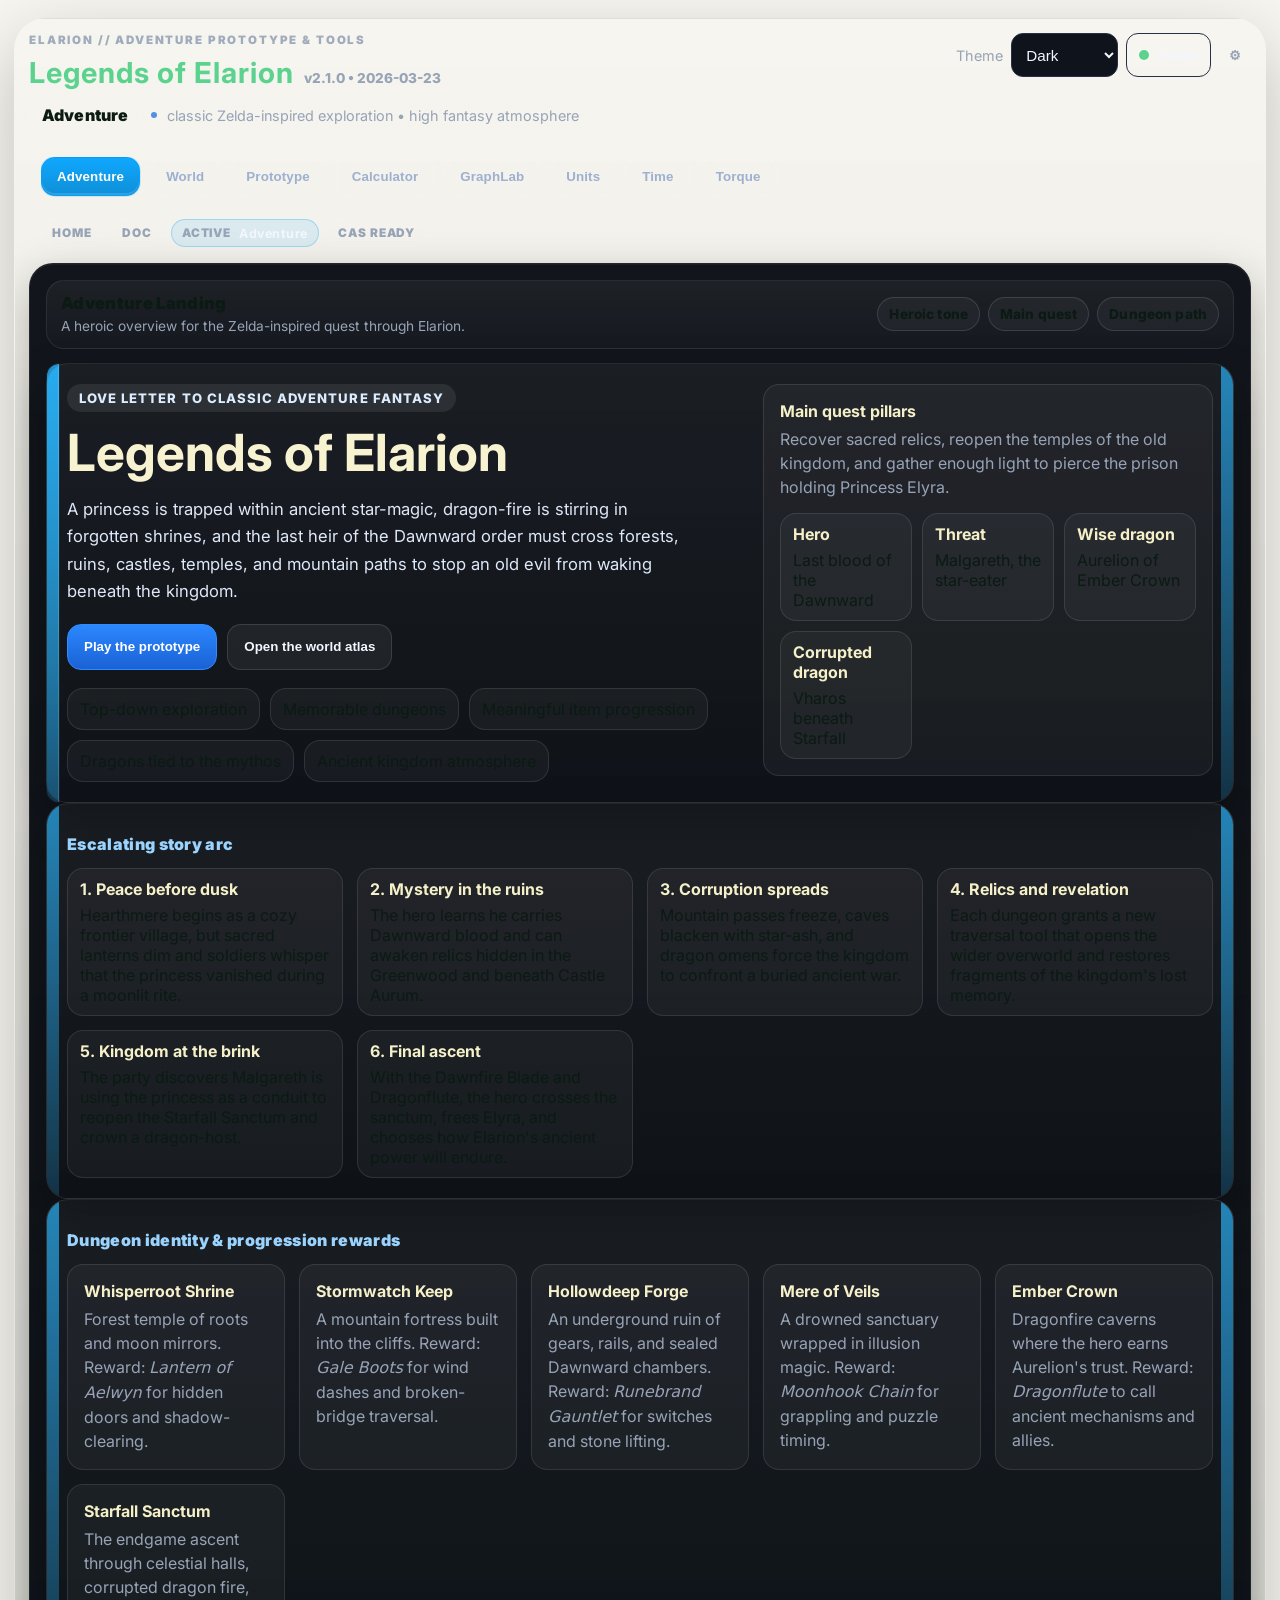
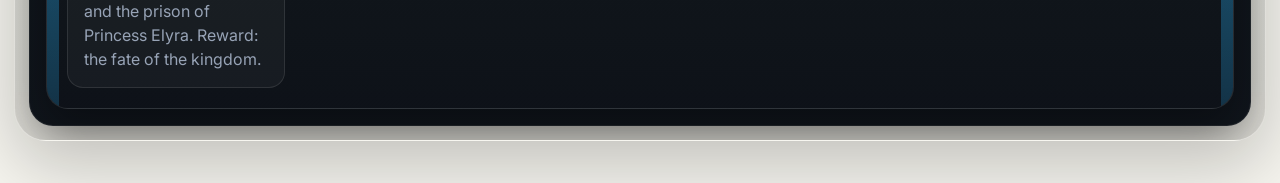
==== commit 5c454504: "Add Elarion landing page and playable prototype" ====
--- a/index.html
+++ b/index.html
@@ -1,5660 +1,6043 @@
-<!DOCTYPE html>
-<html lang="en">
-<head>
-  <meta charset="UTF-8" />
-  <meta name="viewport" content="width=device-width, initial-scale=1, viewport-fit=cover">
-      <meta name="apple-mobile-web-app-capable" content="yes">
-    <meta name="apple-mobile-web-app-status-bar-style" content="black-translucent">
-    <meta name="apple-mobile-web-app-title" content="LegendCalc">
-    <meta name="theme-color" content="#0b1a12" media="(prefers-color-scheme: dark)">
-    <meta name="theme-color" content="#f6f5ef" media="(prefers-color-scheme: light)">
-<title>LegendCalc Suite v2.0.8 — Active Row + Units Fix</title>
-  <link href="https://fonts.googleapis.com/css2?family=Inter:wght@400;700&display=swap" rel="stylesheet" />
-  <link href="https://fonts.cdnfonts.com/css/ringbearer" rel="stylesheet">
-  <style>
-    :root{
-      --bg:#0f1115;--card:#161a22;--screen:#0b0e13;--ink:#f3f6ff;--muted:#97a3b6;--accent:#5bd38e;--accent-2:#2b78e4;
-      --key:#222836;--key-op:#2b3144;--key-fn:#1e2433;--key-eq:#2b78e4;--ring:#fbe62c;--error:#ff6b6b;--ok:#5bd38e;
-      --radius:16px;--shadow:0 20px 60px #0005;
-      --tab-bg:#1a2030; --tab-fg:#9db0d0; --tab-active-bg:#2b78e4; --tab-active-fg:#fff;
-      --control-bg:#0e131c; --control-bd:#263046;
-    
-      --panel:var(--card);
-      --border:var(--control-bd);
-      --toast-bg:#0b1410;
-      --toast-fg:#eafff3;
-    }
-    /* Light theme: higher contrast fixes */
-    .theme-light{
-      --bg:#f7f9ff; --card:#ffffff; --screen:#eef3ff; --ink:#0b1020; --muted:#49556c;
-      --accent:#205fbe; --accent-2:#205fbe;
-
-      --key:#f0f4ff;
-      --key-op:#e8eefc;
-      --key-fn:#e6f0ff;
-      --key-eq:#205fbe;
-
-      --tab-bg:#e7eefc; --tab-fg:#1a3358; --tab-active-bg:#205fbe; --tab-active-fg:#ffffff;
-      --control-bg:#ffffff; --control-bd:#c9d7ef;
-    
-      --toast-bg:var(--card);
-      --toast-fg:var(--ink);
-    }
-    /* TI-Nspire themed (tighter contrast + LCD vibe) */
-    .theme-inspire{
-      --bg:#14171b; --card:#0c0f12; --screen:#081017; --ink:#e8f2ff; --muted:#a7bad1;
-      --accent:#00e38f; --accent-2:#00a2ff;
-      --key:#0e141b; --key-op:#141b23; --key-fn:#0b1218; --key-eq:#00a2ff;
-      --tab-bg:#0d1622; --tab-fg:#c1d2e6; --tab-active-bg:#00a2ff; --tab-active-fg:#ffffff;
-      --control-bg:#0f141a; --control-bd:#2c3c4c;
-    
-      --toast-bg:var(--card);
-      --toast-fg:var(--ink);
-    }
-
-    *{box-sizing:border-box}
-    html,html,body{height:auto;min-height:100%;overflow-x:hidden}
-    body{min-height:100vh}
-    body{margin:0;background:linear-gradient(180deg,var(--bg),#0e121a);color:var(--ink);font-family:Inter,system-ui,Segoe UI,Roboto,Arial,sans-serif}
-    .wrap{max-width:1100px;margin:28px auto;padding:0 16px}
-    header{display:flex;align-items:flex-start;justify-content:space-between;margin-bottom:14px;gap:12px;flex-wrap:wrap}
-    h1{font-family:Ringbearer,Inter,serif;letter-spacing:1px;font-size:1.8rem;margin:0;color:var(--accent)}
-    .tabs{display:flex;gap:8px;flex-wrap:wrap}
-    .tab{border:0;background:var(--tab-bg);color:var(--tab-fg);padding:10px 14px;border-radius:12px;cursor:pointer;font-weight:800}
-    .tab.active{background:var(--tab-active-bg);color:var(--tab-active-fg)}
-    .surface{background:var(--card);border-radius:18px;box-shadow:var(--shadow);padding:16px}
-
-    .theme-picker{display:flex;align-items:center;gap:8px;margin-left:auto;padding-top:4px}
-    .theme-select{background:var(--control-bg);border:1.5px solid var(--control-bd);border-radius:12px;color:var(--ink);padding:10px;font-size:0.95rem;min-height:44px}
-
-    .calc-grid{display:grid;grid-template-columns:1.1fr .9fr;gap:16px}
-    @media (max-width:900px){.calc-grid{grid-template-columns:1fr}}
-    .screen{background:linear-gradient(180deg,var(--screen),#0a0d12);border:1px solid #1e2533;border-radius:16px;padding:14px;min-height:130px;position:relative;overflow:hidden}
-    .expr{color:#9db0d0;min-height:24px}
-    .result{font-size:2.2rem;font-weight:800;word-break:break-all}
-    .keys{display:grid;grid-template-columns:repeat(6,minmax(60px,1fr));gap:8px;margin-top:12px}
-    .key{border:1px solid transparent;border-radius:14px;padding:14px 10px;background:var(--key);color:#eaf0ff;font-weight:800;cursor:pointer;box-shadow:inset 0 -2px 0 #0008}
-    .key.op{background:var(--key-op)}
-    .key.fn{background:var(--key-fn)}
-    .key.eq{background:var(--key-eq)}
-    .key:active{transform:translateY(1px)}
-    .span2{grid-column:span 2}
-    .row{display:grid;grid-template-columns:repeat(auto-fit,minmax(180px,1fr));gap:10px}
-    .input, select, textarea{background:var(--control-bg);border:1.5px solid var(--control-bd);border-radius:12px;color:var(--ink);padding:10px;font-size:1rem}
-    .btn{border:1px solid var(--control-bd);background:#22304a;color:#cfe0ff;font-weight:800;border-radius:12px;padding:10px 14px;cursor:pointer;min-height:44px}
-    .btn.primary{background:var(--accent-2);color:#fff;border-color:#0b5fb8}
-
-    /* Light theme button label contrast fix */
-    .theme-light .key{ color:#0b1020; border-color:#d6e3fb; box-shadow:inset 0 -2px 0 #c9d7ef; }
-    .theme-light .btn{ background:#eaf1ff; color:#0b1020; border-color:#c9d7ef; }
-    .theme-light .result{ color:#0b1020; }
-    .theme-light .expr{ color:#2f4466; }
-
-    .tape{min-height:240px;max-height:60vh;overflow:auto;resize:vertical;padding-right:4px}
-    .trow{display:flex;justify-content:space-between;gap:10px;padding:8px;border-bottom:1px dashed #25304a;font-size:.95rem}
-    .theme-light .trow{ border-bottom-color:#d6e3fb; }
-    .trow .l{color:#9db0d0}
-    .theme-light .trow .l{ color:#5574a6; }
-
-    .section-title{margin:8px 0 10px;color:#9bd3ff}
-    .theme-light .section-title{ color:#205fbe; }
-    .note{color:var(--muted);font-size:.9rem}
-
-    .two-col{display:grid;grid-template-columns:1fr 1fr;gap:16px}
-    @media (max-width:900px){.two-col{grid-template-columns:1fr}}
-
-    .chart{width:100%;height:380px;min-height:320px;height:380px;width:100%;}
-
-    .ok{color:var(--ok)} .err{color:var(--error)}
-    .tests{margin-top:12px;font-size:.9rem}
-    .tests .pass{color:#5bd38e}
-    .tests .fail{color:#ff6b6b}
-
-/* Phase 1 cleanup: keep self-tests/dev clutter out of normal user view */
-#selfTests{display:none !important;}
-
-/* Phase 1b: spacing + hierarchy polish (logic-safe) */
-.surface{
-  padding:20px;
-}
-
-.surface > * + *{
-  margin-top:14px;
-}
-
-#view .surface{
-  border-radius:20px;
-}
-
-#view .surface details + details,
-#view .surface .surface + .surface{
-  margin-top:14px;
-}
-
-#view .surface .row{
-  gap:12px;
-}
-
-#view .surface .two-col{
-  gap:18px;
-}
-
-#view .surface .input,
-#view .surface select,
-#view .surface textarea{
-  min-height:46px;
-}
-
-#view .surface textarea{
-  line-height:1.4;
-}
-
-#view .surface .btn{
-  min-height:46px;
-}
-
-#view .surface .note{
-  line-height:1.35;
-}
-
-#view .surface .section-title{
-  margin:10px 0 12px;
-}
-
-#view .surface details{
-  border-radius:16px;
-  overflow:hidden;
-}
-
-#view .surface details > summary{
-  padding:10px 12px;
-}
-
-#view .surface details[open] > summary{
-  border-bottom:1px solid rgba(255,255,255,.08);
-}
-
-.theme-light #view .surface details[open] > summary{
-  border-bottom-color:#d6e3fb;
-}
-
-/* Units page: feel less empty, more intentional */
-#view .surface > .row:first-of-type{
-  align-items:end;
-}
-
-#view .surface table{
-  margin-top:10px;
-}
-
-/* Time / Torque readability */
-#view .surface .mathbox,
-#view .surface .calcRef,
-#view .surface .tests{
-  border-radius:14px;
-}
-
-#view .surface .mathbox{
-  padding:12px 14px;
-}
-
-#view .surface .calcRef summary,
-#view .surface .mathdetails summary{
-  font-weight:800;
-}
-
-#view .surface hr{
-  margin:18px 0;
-  opacity:.25;
-}
-
-/* Better bottom finish */
-#view{
-  padding-bottom:20px;
-}
-
-/* Phase 2A: safe usability polish */
-.tipCard{
-  border:1px solid rgba(255,255,255,.10);
-  border-radius:16px;
-  background:rgba(255,255,255,.04);
-  padding:12px 14px;
-}
-.theme-light .tipCard{border-color:#d6e3fb;background:#ffffff}
-.tipTitle{
-  font-weight:900;
-  margin-bottom:8px;
-}
-.tipText{
-  color:var(--muted);
-  line-height:1.4;
-}
-.exampleBar{
-  display:flex;
-  gap:8px;
-  flex-wrap:wrap;
-  margin-top:10px;
-}
-.exampleChip{
-  border:1px solid rgba(255,255,255,.14);
-  background:rgba(255,255,255,.05);
-  color:var(--ink);
-  border-radius:999px;
-  padding:8px 12px;
-  font-weight:800;
-  cursor:pointer;
-  min-height:40px;
-}
-.exampleChip:hover{transform:translateY(-1px)}
-.theme-light .exampleChip{border-color:#c9d7ef;background:#eef3ff}
-
-/* Premium calculus output cards */
-.calcResultWrap{
-  display:flex;
-  flex-direction:column;
-  gap:12px;
-  margin-top:4px;
-}
-.calcResultHero{
-  border:1px solid rgba(255,255,255,.12);
-  border-radius:18px;
-  background:linear-gradient(180deg, rgba(255,255,255,.05), rgba(255,255,255,.02));
-  padding:16px 18px;
-}
-.theme-light .calcResultHero{
-  border-color:#d6e3fb;
-  background:linear-gradient(180deg, #ffffff, #f7faff);
-}
-.calcResultTop{
-  display:flex;
-  align-items:center;
-  justify-content:space-between;
-  gap:10px;
-  flex-wrap:wrap;
-}
-.calcResultTitle{
-  font-size:1rem;
-  font-weight:900;
-}
-.calcResultPill{
-  display:inline-flex;
-  align-items:center;
-  gap:8px;
-  padding:7px 11px;
-  border-radius:999px;
-  border:1px solid rgba(255,255,255,.12);
-  background:rgba(255,255,255,.05);
-  font-weight:900;
-}
-.theme-light .calcResultPill{
-  border-color:#c9d7ef;
-  background:#eef3ff;
-}
-.calcResultValue{
-  margin-top:12px;
-  font-size:1.28rem;
-  font-weight:900;
-  line-height:1.25;
-  word-break:break-word;
-}
-.calcResultDetails{
-  border:1px solid rgba(255,255,255,.10);
-  border-radius:16px;
-  background:rgba(255,255,255,.03);
-  padding:13px 15px;
-}
-.theme-light .calcResultDetails{
-  border-color:#d6e3fb;
-  background:#ffffff;
-}
-.calcResultDetailsTitle{
-  font-size:.94rem;
-  font-weight:900;
-  margin-bottom:8px;
-}
-.calcResultError{
-  border-left:4px solid var(--error);
-  border-radius:14px;
-  background:rgba(255,107,107,.08);
-  padding:12px 14px;
-  font-weight:800;
-}
-
-
-    table{width:100%;border-collapse:collapse}
-    th,td{padding:8px;border-bottom:1px solid #223046;text-align:left}
-    th{color:#9bd3ff}
-    .theme-light th{ color:#205fbe; }
-    .theme-light td{ border-bottom-color:#d6e3fb; }
-
-    
-    #diag.ok{display:block;background:#0f2a1c;color:#c6ffdf;border:1px solid #31c27c}
-    #diag.warn{display:block;background:#2a2a0f;color:#f8ffb3;border:1px solid #f5e160}
-    #diag.err{display:block;background:#3b1116;color:#ffd5d5;border:1px solid #ff6b6b}
-
-    /* TI-Nspire vibe: LCD grid and beveled keys (stronger contrast) */
-    .theme-inspire .screen{
-      background:linear-gradient(180deg,#0b1016,#090e14);
-      border:1px solid #23303b;
-      box-shadow:inset 0 1px 0 #2b3f50, inset 0 -1px 0 #070a0e;
-    }
-    .theme-inspire .screen::before{
-      content:"";
-      position:absolute; inset:0;
-      background-image:
-        linear-gradient(#1f2a34 1px, transparent 1px),
-        linear-gradient(90deg,#1f2a34 1px, transparent 1px);
-      background-size: 22px 22px, 22px 22px;
-      opacity:.22; pointer-events:none;
-    }
-    .theme-inspire .key{
-      background:#0f141a; border:1px solid #253342; border-radius:10px; color:#e7f5ff;
-      box-shadow:inset 0 -2px 0 #0008, 0 1px 0 #0a0d10;
-    }
-    .theme-inspire .key.op{ background:#121923; }
-    .theme-inspire .key.fn{ background:#0d141c; }
-    .theme-inspire .key.eq{
-      background:#00a2ff; border-color:#0b5fb8; color:#fff;
-      box-shadow:inset 0 -2px 0 #064b91, 0 1px 0 #0a0d10;
-    }
-    .theme-inspire .key:active{ transform:none; box-shadow:inset 0 2px 0 #0006; }
-
-    /* Focus rings per theme */
-    .theme-light :is(.btn,.key,.input,select,textarea,.tab):focus-visible{ outline:2px solid #205fbe; outline-offset:2px; }
-    .theme-inspire :is(.btn,.key,.input,select,textarea,.tab):focus-visible{ outline:2px solid #00e38f; outline-offset:2px; }
-    :root :is(.btn,.key,.input,select,textarea,.tab):focus-visible{ outline:2px solid #5bd38e; outline-offset:2px; }
-  
-/* ---------- Mobile + touch improvements (safe for desktop) ---------- */
-:root{
-  --safe-top: env(safe-area-inset-top);
-  --safe-right: env(safe-area-inset-right);
-  --safe-bottom: env(safe-area-inset-bottom);
-  --safe-left: env(safe-area-inset-left);
-}
-
-*{
-  -webkit-tap-highlight-color: transparent;
-}
-
-button{
-  touch-action: manipulation;
-}
-
-@media (max-width: 520px){
-  /* keep content inside safe areas */
-  body{
-    padding: calc(10px + var(--safe-top)) calc(10px + var(--safe-right))
-             calc(12px + var(--safe-bottom)) calc(10px + var(--safe-left));
-    font-size: 16px;
-  }
-
-  /* header stacks cleanly */
-  header{
-    flex-direction: column;
-    align-items: stretch;
-    gap: 12px;
-  }
-
-  /* tabs: big tap targets + horizontal scroll (prevents overlap) */
-  .tabs{
-    width: 100%;
-    overflow-x: auto;
-    -webkit-overflow-scrolling: touch;
-    padding-bottom: 2px;
-    display: flex;
-    flex-wrap: nowrap;
-    gap: 10px;
-  }
-  .tab{
-    flex: 0 0 auto;
-    text-align: center;
-    padding: 12px 14px;
-    border-radius: 14px;
-    min-height: 48px;
-    font-size: 0.95rem;
-    letter-spacing: 0.01em;
-    white-space: nowrap;
-  }
-
-  .theme-picker{
-    width: 100%;
-    justify-content: space-between;
-  }
-  .theme-select{
-    width: min(220px, 55vw);
-  }
-
-  /* general tap targets */
-  button{
-    min-height: 52px;
-    font-size: 1.05rem;
-    border-radius: 14px;
-  }
-
-  /* single-column forms (prevents squeezed/overlapping rows) */
-  .row{
-    grid-template-columns: 1fr;
-  }
-
-  /* button bars stack cleanly */
-  .btnbar{
-    display: flex;
-    flex-wrap: wrap;
-    gap: 10px;
-  }
-  .btnbar > button{
-    flex: 1 1 calc(50% - 10px);
-    min-width: 0;
-  }
-  @media (max-width: 360px){
-    .btnbar > button{ flex-basis: 100%; }
-  }
-
-  /* graph canvas height fits phone */
-  .chart{ height: 320px; }
-}
-
-
-
-@supports (height: 100dvh){
-  body{ min-height: 100dvh; }
-}
-
-
-
-/* ---------- iPhone polish pack (safe for desktop) ---------- */
-/* Auto light/dark */
-@media (prefers-color-scheme: dark){
-  :root{
-    --bg: #0b1a12;
-    --fg: #e9f0ea;
-    --card: rgba(255,255,255,0.06);
-    --card2: rgba(255,255,255,0.10);
-    --shadow: rgba(0,0,0,0.35);
-  }
-  body{ background: var(--bg); color: var(--fg); }
-  .panel, .card, .calc, #app, .container{
-    background: var(--card);
-    box-shadow: 0 10px 30px var(--shadow);
-  }
-}
-
-@media (prefers-color-scheme: light){
-  :root{
-    --bg: #f6f5ef;
-    --fg: #0b1a12;
-    --card: rgba(0,0,0,0.05);
-    --card2: rgba(0,0,0,0.08);
-    --shadow: rgba(0,0,0,0.12);
-  }
-  body{ background: var(--bg); color: var(--fg); }
-  .panel, .card, .calc, #app, .container{
-    background: rgba(255,255,255,0.75);
-    box-shadow: 0 10px 30px var(--shadow);
-  }
-}
-
-/* Thumb-friendly spacing (right-hand bias) */
-@media (max-width: 520px){
-  /* If you're using a grid wrapper for keys, widen the right side slightly */
-  .keys, .grid, .pad{
-    padding-right: 10px;
-    padding-left: 4px;
-  }
-
-  /* Make operator keys stand out slightly without forcing colors */
-  .op, .operator, [data-op="true"]{
-    font-weight: 700;
-  }
-
-  /* Prevent text selection while tapping */
-  body, button{
-    -webkit-user-select: none;
-    user-select: none;
-  }
-}
-
-/* Standalone (Add to Home Screen) better spacing */
-@media (display-mode: standalone){
-  body{ padding-top: calc(14px + var(--safe-top)); }
-}
-
-
-/* ---------- v1.3.5 Mobile layout upgrade (keeps desktop the same) ---------- */
-.titleline{display:flex;align-items:baseline;gap:10px;flex-wrap:wrap}
-.ver{font-size:.85rem;font-weight:800;opacity:1;color:var(--muted);white-space:nowrap}
-@media (max-width: 900px){
-  .wrap{margin:0 auto; padding: 0 12px}
-}
-@media (max-width: 520px){
-  .wrap{max-width:100%; margin:0; padding:0 10px}
-  header{flex-direction:column; align-items:stretch; gap:10px}
-  .titleline{justify-content:center}
-  h1{font-size:1.45rem; text-align:center}
-  .ver{justify-self:center}
-
-  /* Tabs become a horizontal scroll strip so they don't squash */
-  .tabs{overflow-x:auto; -webkit-overflow-scrolling:touch; padding-bottom:2px; justify-content:flex-start; flex-wrap:nowrap}
-  .tab{white-space:nowrap}
-
-  /* Calculator card uses screen space better */
-  .calc{grid-template-columns:1fr !important}
-  .screen{min-height:120px}
-  .result{font-size:clamp(1.6rem, 7vw, 2.4rem)}
-
-  /* Keypad: 4 columns on phones (fits Pro Max nicely) */
-  .keys{grid-template-columns:repeat(4, minmax(0,1fr)); gap:10px}
-  .key{padding:16px 10px; border-radius:16px; min-height:54px}
-
-  /* Reduce wasted vertical space */
-  main{margin-top:8px}
-}
-
-/* Slightly wider phones (e.g., Pro Max landscape) */
-@media (max-width: 820px) and (orientation: landscape){
-  .wrap{padding:0 12px}
-  .keys{grid-template-columns:repeat(6, minmax(0,1fr))}
-}
-
-/* v1.3.1: full-width equals on phones */
-.span4{grid-column: span 4;}
-
-    .dbg-mini{border:1px solid var(--border);background:transparent;color:var(--muted);padding:8px 10px;border-radius:12px;font-weight:900;cursor:pointer;min-height:44px}
-    .dbg-mini:hover{background:rgba(255,255,255,.05)}
-    .dbg-panel{position:fixed;inset:0;display:none;background:rgba(0,0,0,.55);z-index:9999}
-    .dbg-panel .card{position:absolute;left:12px;right:12px;bottom:12px;max-height:60vh;background:var(--panel);border:1px solid var(--border);border-radius:18px;padding:12px;box-shadow:0 20px 60px rgba(0,0,0,.5);display:flex;flex-direction:column;gap:10px}
-    .gear-mini{border:0;background:transparent;color:var(--muted);font-weight:900;cursor:pointer;padding:8px 10px;border-radius:12px;min-height:44px}
-    .gear-mini:hover{background:rgba(255,255,255,.06)}
-    .dbg-mini{border:0;background:transparent;color:var(--muted);font-weight:900;cursor:pointer;padding:8px 10px;border-radius:12px}
-    .status-btn{display:inline-flex;align-items:center;gap:8px;border:1px solid var(--border)!important;background:rgba(255,255,255,.04)!important;color:var(--ink)!important;padding:8px 12px!important;min-height:44px}
-    .status-dot{width:10px;height:10px;border-radius:999px;background:var(--ok);box-shadow:0 0 0 2px rgba(255,255,255,.08)}
-    .status-badge{display:inline-flex;align-items:center;justify-content:center;min-width:20px;height:20px;padding:0 6px;border-radius:999px;background:rgba(255,107,107,.16);border:1px solid rgba(255,107,107,.35);font-size:.78rem;font-weight:900;color:var(--ink)}
-    .status-btn[data-health="warn"] .status-dot{background:#f6c453}
-    .status-btn[data-health="err"] .status-dot{background:var(--error)}
-    .dbg-summary{display:grid;gap:10px;grid-template-columns:repeat(2,minmax(0,1fr))}
-    .dbg-card{border:1px solid var(--border);border-radius:14px;background:rgba(255,255,255,.04);padding:10px 12px}
-    .dbg-k{font-size:.78rem;color:var(--muted);text-transform:uppercase;letter-spacing:.05em}
-    .dbg-v{font-weight:900;margin-top:4px;word-break:break-word}
-    .dbg-list{display:grid;gap:8px}
-    .dbg-pill{display:inline-flex;align-items:center;gap:8px;border:1px solid var(--border);background:rgba(255,255,255,.04);padding:6px 10px;border-radius:999px;font-weight:800}
-    .dbg-pill.ok::before,.dbg-pill.warn::before,.dbg-pill.err::before{content:"";width:8px;height:8px;border-radius:999px;background:var(--ok)}
-    .dbg-pill.warn::before{background:#f6c453}
-    .dbg-pill.err::before{background:var(--error)}
-
-    /* Debug log readability */
-    #dbgLog{background:var(--screen);border:1px solid var(--border);border-radius:14px;padding:10px;white-space:pre-wrap;overflow:auto;color:var(--ink);font-size:.9rem;line-height:1.25;max-height:48vh}
-
-    /* Overlay hardening */
-    .dbg-panel,.settings-drawer{pointer-events:none;}
-    .dbg-panel.open,.settings-drawer.open{pointer-events:auto;}
-
-    /* Settings drawer */
-    .settings-drawer{position:fixed;inset:0;display:none;background:rgba(0,0,0,.55);z-index:9998}
-    .settings-drawer .sheet{position:absolute;right:12px;top:12px;bottom:12px;width:min(420px, calc(100vw - 24px));background:var(--panel);border:1px solid var(--border);border-radius:18px;padding:12px;box-shadow:0 20px 60px rgba(0,0,0,.5);display:flex;flex-direction:column;gap:12px}
-    .sheet-top{display:flex;justify-content:space-between;align-items:center;gap:10px}
-    .sheet-title{font-weight:900;font-size:1.05rem}
-    .set-row{display:flex;align-items:center;justify-content:space-between;gap:10px;padding:10px;border:1px solid var(--border);border-radius:14px;background:rgba(255,255,255,.03)}
-    .set-label{font-weight:900}
-    .set-sub{font-size:.85rem;color:var(--muted);margin-top:2px}
-    .switch{position:relative;display:inline-block;width:46px;height:26px}
-    .switch input{display:none}
-    .slider{position:absolute;cursor:pointer;top:0;left:0;right:0;bottom:0;background:#2a3346;border-radius:999px;opacity:1;transition:background .18s ease}
-    .slider:before{content:"";position:absolute;height:20px;width:20px;left:3px;top:3px;background:white;border-radius:999px;opacity:.8}
-    .switch input:checked + .slider{background:var(--accent)}
-    .switch input:checked + .slider:before{transform:translateX(20px)}
-
-
-    /* Diagnostics pill */
-    #diag{pointer-events:none;display:none;margin:10px 0;padding:8px 10px;border-radius:999px;font-weight:800;font-size:.9rem;line-height:1.1;align-items:center;gap:10px}
-    #diag.ok{background:rgba(91,211,142,.14);border:1px solid rgba(91,211,142,.35);color:var(--ink)}
-    #diag.err{background:rgba(255,107,107,.12);border:1px solid rgba(255,107,107,.35);color:var(--ink)}
-    #diag .diag-msg{flex:1;min-width:0;overflow:hidden;text-overflow:ellipsis;white-space:nowrap;cursor:pointer}
-    #diag .diag-x{border:0;background:transparent;color:var(--muted);font-size:1.1rem;font-weight:900;cursor:pointer;padding:2px 6px;border-radius:10px}
-    #diag .diag-x:hover{background:rgba(255,255,255,.08)}
-    #diag.expanded{border-radius:16px}
-    #diag.expanded .diag-msg{white-space:normal;overflow:visible}
-
-    /* Toast colors */
-    
-    @media (max-width:520px){
-      #diag{pointer-events:none;position:fixed;left:10px;right:10px;bottom:64px;margin:0;z-index:2000}
-      .settings-drawer .sheet{left:12px;right:12px;width:auto}
-      .dbg-summary{grid-template-columns:1fr}
-      .dbg-panel .card{left:10px;right:10px;bottom:10px;max-height:74vh;padding:10px}
-      .theme-picker{display:flex;flex-wrap:wrap;gap:8px;justify-content:flex-end}
-      .theme-picker .theme-select{min-width:132px}
-      .status-btn,.gear-mini{flex:0 0 auto}
-      .glline{display:grid;grid-template-columns:18px 1fr 40px 40px;align-items:center}
-      .glline .expr{min-width:0}
-      .chartwrap{overflow:hidden;border-radius:16px}
-      .glStatusTop,.glStatusMeta,.glExprList{gap:6px}
-      .glExprChip,.glStatusPill,.kpill,.kbdpill{max-width:100%;white-space:nowrap;overflow:hidden;text-overflow:ellipsis}
-      .tipCard,.glStatusCard,.mathdetails,.calcRef{scroll-margin-top:14px}
-    }
-
-    .dbg-panel .top{display:flex;justify-content:space-between;align-items:center;gap:10px}
-    .dbg-panel pre{margin:0;white-space:pre-wrap;word-break:break-word;overflow:auto;background:rgba(0,0,0,.18);border:1px solid var(--border);border-radius:14px;padding:10px;flex:1}
-    .toast{position:fixed;left:50%;transform:translateX(-50%);bottom:14px;z-index:9998;display:none;background:rgba(10,20,15,.92);border:1px solid var(--border);padding:10px 12px;border-radius:14px;color:var(--fg);font-weight:800;max-width:min(92vw,520px)}
-
-
-    .pill{display:inline-flex;align-items:center;gap:8px;border:1px solid var(--border);background:rgba(255,255,255,.03);padding:10px 12px;border-radius:999px;font-weight:900;cursor:pointer}
-    .pill input{accent-color: var(--accent);}
-
-    /* Big UI + One-hand mode (mobile-first only; desktop untouched) */
-    @media (max-width:520px){
-      .bigui .tab-btn{padding:14px 16px;font-size:1.02rem}
-      .bigui .btn{padding:14px 16px;font-size:1.02rem}
-      .bigui input,.bigui select,.bigui textarea{font-size:1.05rem}
-      .bigui .key{padding:16px 12px}
-      .onehand-left .keys{padding-right:24px}
-      .onehand-right .keys{padding-left:24px}
-    }
-
-/* v1.4.36 mobile polish: keep tab strip fully visible */
-@media (max-width: 520px){
-  .tabs{gap:6px;padding-right:calc(12px + env(safe-area-inset-right));}
-  .tab{padding:9px 10px;font-size:.86rem;min-width:unset}
-  .titleline{gap:8px}
-}
-
-
-/* v1.4.36 mobile spacing system + tab scroll hint */
-:root{ --m-pad:12px; --m-gap:10px; }
-@media (max-width: 520px){
-  /* tighten general vertical rhythm */
-  .wrap{padding:var(--m-pad);}
-  .card{padding:12px;}
-  .grid{gap:var(--m-gap);}
-  .row{gap:8px;}
-  .btnbar{gap:8px;}
-  /* keep sections from double-padding */
-  .card .card{padding:10px;}
-  /* tab strip hint */
-  .tabswrap{position:relative;}
-  .tabswrap::after{
-    content:"";
-    position:absolute; top:0; right:0; height:100%; width:26px;
-    pointer-events:none;
-    background:linear-gradient(to right, rgba(0,0,0,0), var(--bg, #0b0f12));
-    opacity:.9;
-  }
-  .tabs{padding-right:calc(30px + env(safe-area-inset-right));}
-}
-
-
-@media (max-width: 520px){
-  #historyBox, .historyBox, .tape{
-    min-height: 180px;
-    max-height: 60vh;
-    height: auto;
-    resize: vertical;
-    overflow: auto;
-  }
-}
-
-
-/* v1.4.36 mobile tap-target normalization */
-@media (max-width: 520px){
-  /* minimum Apple-friendly tap size */
-  button, .btn, .key, .tab, a.btnlike,
-  input[type="button"], input[type="submit"]{
-    min-height:44px;
-    padding:10px 12px;
-    line-height:1.1;
-  }
-  /* form controls */
-  input, select, textarea{
-    min-height:44px;
-    padding:10px 12px;
-    font-size:16px; /* prevent iOS zoom */
-  }
-  /* small icon buttons (DBG, Gear, etc.) keep 44px hitbox but smaller visual */
-  .iconbtn{
-    min-width:44px;
-    min-height:44px;
-    padding:8px;
-  }
-  /* button rows wrap cleanly */
-  .btnbar, .rowbtns{
-    display:flex;
-    flex-wrap:wrap;
-    gap:8px;
-  }
-  .btnbar > *, .rowbtns > *{
-    flex:1 1 auto;
-  }
-  /* tighter but readable small labels */
-  .muted, .subtle, .hint{font-size:.9rem;}
-}
-
-
-/* v1.4.36 TI-Nspire theme readability tweak */
-body.theme-ti, body.ti, .theme-ti{
-  --muted: rgba(255,255,255,.78);
-  --hint: rgba(255,255,255,.72);
-}
-body.theme-ti .muted, body.ti .muted, .theme-ti .muted{color:var(--muted) !important;}
-body.theme-ti .note, body.ti .note, .theme-ti .note{color:rgba(255,255,255,.86);}
-body.theme-ti .ver, body.ti .ver, .theme-ti .ver{color:rgba(255,255,255,.88) !important;}
-
-
-/* v1.4.36 TI theme: make GraphLab overlay pills readable (ice-blue) */
-body.theme-ti .pill, body.ti .pill, .theme-ti .pill{
-  color: rgba(140,200,255,0.95) !important;
-}
-body.theme-ti .pill input, body.ti .pill input, .theme-ti .pill input{
-  accent-color: rgba(140,200,255,0.95);
-}
-
-
-/* v1.4.36 TI-Nspire theme: make GraphLab overlay pills readable (ice-blue) */
-.theme-inspire .pill, body.theme-inspire .pill{
-  color: rgba(140,200,255,0.95) !important;
-}
-.theme-inspire .pill input, body.theme-inspire .pill input{
-  accent-color: rgba(140,200,255,0.95);
-}
-
-
-/* v1.4.36 mobile scroll sanity */
-main{padding-bottom:calc(18px + env(safe-area-inset-bottom));}
-@media (max-width:520px){
-  body{overscroll-behavior-y:none;}
-}
-
-
-.diag{pointer-events:none;position:fixed;left:12px;right:12px;bottom:12px;z-index:9999;max-height:42px;overflow:hidden;}
-
-/* GraphLab Function List */
-.fxlist{display:flex;flex-direction:column;gap:8px;margin:10px 0;}
-.fxrow{display:grid;grid-template-columns:28px 1fr 34px;gap:8px;align-items:center;padding:8px;border:1px solid rgba(255,255,255,.12);border-radius:12px;}
-.fxrow input[type="text"]{width:100%;padding:10px 10px;border-radius:10px;border:1px solid rgba(255,255,255,.14);background:rgba(0,0,0,.18);color:inherit;}
-.fxswatch{width:18px;height:18px;border-radius:6px;box-shadow:0 0 0 1px rgba(255,255,255,.18) inset;}
-.fxdel{width:34px;height:34px;border-radius:10px;border:1px solid rgba(255,255,255,.14);background:rgba(0,0,0,.12);color:inherit;;min-height:44px}
-.fxhdr{display:flex;align-items:center;justify-content:space-between;gap:10px;margin-top:8px;}
-.fxhdr .btn{padding:8px 10px;}
-
-
-/* GraphLab layout grid */
-.glgrid{
-  display:grid;
-  gap:14px;
-  grid-template-columns:1fr;
-  /* Mobile: stack inputs -> graph -> controls */
-  grid-template-areas:
-    'top'
-    'right'
-    'bottom';
-}
-@media (min-width: 820px){
-  .glgrid{
-    grid-template-columns:420px 1fr;
-    grid-template-areas: 'top right' 'bottom right';
-    align-items:start;
-  }
-}
-.gllTop{grid-area:top;}
-    .gllBottom{grid-area:bottom;}
-    .glr{grid-area:right;}
-
-    .glEditorHeader{display:flex;align-items:flex-start;justify-content:space-between;gap:12px;flex-wrap:wrap;margin:10px 0 0;}
-    .glEditorTitle{font-size:1rem;font-weight:900;letter-spacing:.02em;}
-    .glEditorSub{font-size:.86rem;color:var(--muted);line-height:1.35;margin-top:4px;max-width:34ch;}
-    .gllines{display:flex;flex-direction:column;gap:10px;margin-top:12px;}
-    .glline{
-      display:grid;
-      grid-template-columns:auto minmax(0,1fr) auto;
-      gap:10px;
-      align-items:center;
-      padding:10px 12px;
-      border-radius:18px;
-      border:1px solid rgba(255,255,255,.10);
-      background:linear-gradient(180deg,rgba(255,255,255,.05),rgba(255,255,255,.02));
-      transition:border-color .16s ease, box-shadow .16s ease, background .16s ease, transform .16s ease;
-    }
-    .theme-light .glline{
-      border-color:#d6e3fb;
-      background:#ffffff;
-    }
-    .theme-inspire .glline{
-      border-color:#223242;
-      background:linear-gradient(180deg,rgba(255,255,255,.04),rgba(255,255,255,.02));
-    }
-    .glline:hover{transform:translateY(-1px);}
-    .glline.is-active{
-      border-color:rgba(93,176,255,.60);
-      background:linear-gradient(180deg,rgba(93,176,255,.14),rgba(93,176,255,.06));
-      box-shadow:inset 0 0 0 1px rgba(93,176,255,.18),0 10px 24px rgba(0,0,0,.16);
-    }
-    .theme-light .glline.is-active{
-      border-color:#7aa8e9;
-      background:linear-gradient(180deg,#f3f8ff,#eef5ff);
-      box-shadow:inset 0 0 0 1px rgba(122,168,233,.20),0 10px 24px rgba(63,87,124,.10);
-    }
-    .gllineLead,.gllineTail{display:flex;align-items:center;gap:10px;}
-    .gllabel{
-      display:inline-flex;
-      align-items:center;
-      justify-content:center;
-      min-width:40px;
-      height:32px;
-      padding:0 10px;
-      border-radius:999px;
-      border:1px solid rgba(255,255,255,.12);
-      background:rgba(255,255,255,.05);
-      font-weight:900;
-      letter-spacing:.03em;
-      font-size:.78rem;
-    }
-    .theme-light .gllabel{border-color:#d6e3fb;background:#f3f8ff;}
-    .theme-inspire .gllabel{border-color:#244056;background:rgba(0,162,255,.08);}
-    .glline.is-active .gllabel{
-      border-color:rgba(0,162,255,.82);
-      background:linear-gradient(180deg,rgba(0,162,255,.96),rgba(0,136,214,.94));
-      color:#fff;
-      box-shadow:0 8px 18px rgba(0,0,0,.16);
-    }
-    .glline .expr{
-      min-width:0;
-      width:100%;
-      border-radius:14px;
-      padding:12px 14px;
-      font-family:ui-monospace,SFMono-Regular,Menlo,Monaco,Consolas,"Liberation Mono","Courier New",monospace;
-      font-size:.99rem;
-      font-weight:700;
-      letter-spacing:.01em;
-    }
-    .glline .expr:focus{
-      box-shadow:0 0 0 3px rgba(0,162,255,.18);
-      border-color:rgba(0,162,255,.55);
-    }
-    .glline .chip{
-      width:14px;
-      height:14px;
-      border-radius:999px;
-      opacity:.96;
-      flex:0 0 14px;
-      box-shadow:0 0 0 2px rgba(255,255,255,.12), inset 0 0 0 1px rgba(0,0,0,.18);
-    }
-    .glline input[type="checkbox"]{
-      width:18px;
-      height:18px;
-      accent-color:#29b6ff;
-      cursor:pointer;
-    }
-    .glColorPick{
-      width:42px;
-      height:42px;
-      padding:4px;
-      border-radius:12px;
-      border:1px solid rgba(255,255,255,.12);
-      background:rgba(255,255,255,.04);
-    }
-    .theme-light .glColorPick{border-color:#d6e3fb;background:#f8fbff;}
-    .glDeleteBtn{
-      min-width:42px;
-      height:42px;
-      border-radius:12px;
-      padding:0 12px;
-      font-size:1rem;
-      font-weight:900;
-    }
-    .glline .tiny{padding:8px 10px;}
-
-    /* old gll */
-    .gll{min-width:0;}
-.glr{min-width:0;}
-.glr .chart{height:520px;min-height:520px;}
-@media (max-width: 520px){
-  .glr .chart{height:340px;min-height:340px;}
-}
-
-
-/* GraphLab legend overlay */
-.chartwrap{position:relative;}
-.glStatusCard{
-  margin-top:10px;
-  border:1px solid rgba(255,255,255,.12);
-  border-radius:16px;
-  background:rgba(255,255,255,.04);
-  padding:12px 14px;
-}
-.theme-light .glStatusCard{border-color:#d6e3fb;background:#ffffff}
-.glStatusTop{display:flex;align-items:center;justify-content:space-between;gap:10px;flex-wrap:wrap}
-.glStatusTitle{font-weight:900}
-.glStatusPill{display:inline-flex;align-items:center;gap:8px;border:1px solid rgba(255,255,255,.14);padding:6px 10px;border-radius:999px;background:rgba(255,255,255,.05);font-weight:900}
-.theme-light .glStatusPill{border-color:#c9d7ef;background:#eef3ff}
-.glStatusMeta{display:flex;gap:8px;flex-wrap:wrap;margin-top:10px}
-.glExprList{display:flex;gap:8px;flex-wrap:wrap;margin-top:10px}
-.glExprChip{display:inline-flex;align-items:center;gap:8px;border:1px solid rgba(255,255,255,.14);padding:7px 11px;border-radius:999px;background:rgba(0,0,0,.12);font-weight:800}
-.theme-light .glExprChip{border-color:#c9d7ef;background:#ffffff}
-.glStatusBody{margin-top:8px;color:var(--muted);line-height:1.35}
-.glWarn{border-color:rgba(255,107,107,.35)!important;background:rgba(255,107,107,.08)!important}
-.glOkDot,.glWarnDot{width:10px;height:10px;border-radius:999px;display:inline-block}
-.glOkDot{background:var(--ok)}
-.glWarnDot{background:var(--error)}
-
-.glegend{position:absolute;top:10px;left:10px;max-width:70%;
-  padding:8px 10px;border-radius:12px;
-  background:rgba(0,0,0,.35);border:1px solid rgba(255,255,255,.14);
-  backdrop-filter: blur(6px);
-  font-size:12px;line-height:1.2;
-  display:flex;flex-direction:column;gap:6px;
-  pointer-events:none;
-}
-.glegend .li{display:flex;align-items:center;gap:8px;white-space:nowrap;overflow:hidden;text-overflow:ellipsis;}
-.glegend .dot{width:10px;height:10px;border-radius:4px;flex:0 0 auto;box-shadow:0 0 0 1px rgba(255,255,255,.25) inset;}
-
-
-/* GraphLab eye toggle */
-.eyeBtn{
-  cursor:pointer;
-  font-size:16px;
-  padding:4px 6px;
-  border-radius:8px;
-  background:rgba(255,255,255,.06);
-  border:1px solid rgba(255,255,255,.12);
-}
-.eyeBtn.off{opacity:.35;}
-
-
-/* Force-hide fxrow checkbox */
-.fxrow input[type="checkbox"]{display:none !important;}
-
-
-/* GraphLab controls drawer */
-.graphlab-grid{display:grid;gap:14px;}
-.graphlab-controls{min-width:0;}
-.graphlab-plot{min-width:0;}
-@media (min-width: 820px){
-  .graphlab-grid{grid-template-columns: 360px 1fr; align-items:start;}
-  body.gl-hide-controls .graphlab-grid{grid-template-columns: 0 1fr;}
-  body.gl-hide-controls .graphlab-controls{display:none;}
-}
-.glCtlBtn{
-  padding:8px 10px;border-radius:12px;
-  border:1px solid rgba(255,255,255,.14);
-  background:rgba(0,0,0,.12);
-  color:inherit;
-}
-.glCtlBtn:active{transform:scale(.98);}
-
-
-.hr{height:1px;background:rgba(255,255,255,.10);margin:12px 0;}
-.cpick{width:34px;height:34px;padding:0;border:none;background:transparent;}
-
-/* --- GraphLab integral "show the math" dropdown (phone-friendly) --- */
-.mathdetails{margin-top:10px;border:1px solid rgba(255,255,255,.14);border-radius:14px;background:rgba(0,0,0,.10);overflow:hidden}
-.theme-light .mathdetails{border-color:#c9d7ef;background:#ffffff}
-.mathdetails summary{cursor:pointer;list-style:none;padding:12px 12px;font-weight:900;display:flex;align-items:center;gap:10px}
-.mathdetails summary::-webkit-details-marker{display:none}
-.mathdetails summary::after{content:"▾";margin-left:auto;opacity:.8}
-.mathdetails[open] summary::after{content:"▴"}
-.mathbox{padding:12px;border-top:1px solid rgba(255,255,255,.10);font-family: ui-monospace, SFMono-Regular, Menlo, Monaco, Consolas, "Liberation Mono", "Courier New", monospace;
-  font-size:.92rem;line-height:1.35;word-break:break-word}
-.theme-light .mathbox{border-top-color:#d6e3fb}
-.mathline{margin:0 0 10px 0}
-.mathsym{font-family: "Times New Roman", Times, serif; font-size:1.05rem}
-.kbdpill{display:inline-flex;align-items:center;gap:8px;border:1px solid rgba(255,255,255,.14);padding:6px 10px;border-radius:999px;background:rgba(255,255,255,.05);font-weight:800}
-.theme-light .kbdpill{border-color:#c9d7ef;background:#eef3ff}
-@media (max-width:520px){
-  .mathdetails summary{padding:14px 12px}
-  .mathbox{font-size:.95rem}
-}
-
-
-/* --- GraphLab Calculus Reference (Apple-grade, phone-friendly) --- */
-.calcRef{margin-top:10px;border:1px solid rgba(255,255,255,.14);border-radius:16px;background:rgba(0,0,0,.10);overflow:hidden}
-.theme-light .calcRef{border-color:#c9d7ef;background:#ffffff}
-.calcRef summary{cursor:pointer;list-style:none;padding:12px 12px;font-weight:900;display:flex;align-items:center;gap:10px}
-.calcRef summary::-webkit-details-marker{display:none}
-.calcRef summary::after{content:"▾";margin-left:auto;opacity:.8}
-.calcRef[open] summary::after{content:"▴"}
-.calcRef .refBody{padding:12px;border-top:1px solid rgba(255,255,255,.10)}
-.theme-light .calcRef .refBody{border-top-color:#d6e3fb}
-.refGrid{display:grid;gap:10px}
-@media (min-width: 860px){ .refGrid{grid-template-columns:1fr 1fr} }
-.refCard{border:1px solid rgba(255,255,255,.12);border-radius:14px;padding:12px;background:rgba(255,255,255,.03)}
-.theme-light .refCard{border-color:#d6e3fb;background:#eef3ff}
-.refTitle{font-weight:900;margin:0 0 8px 0}
-.refMath{
-  font-family: "Times New Roman", Times, serif;
-  font-size:1.08rem;
-  line-height:1.35;
-  overflow-x:auto;
-  -webkit-overflow-scrolling:touch;
-  padding:10px 12px;
-  border-radius:12px;
-  background:rgba(0,0,0,.10);
-  border:1px solid rgba(255,255,255,.10);
-}
-.theme-light .refMath{background:#ffffff;border-color:#c9d7ef}
-.refSmall{font-size:.92rem;color:var(--muted);line-height:1.35}
-.mono{font-family: ui-monospace, SFMono-Regular, Menlo, Monaco, Consolas, "Liberation Mono", "Courier New", monospace;}
-.kpill{display:inline-flex;align-items:center;gap:8px;border:1px solid rgba(255,255,255,.14);padding:6px 10px;border-radius:999px;background:rgba(255,255,255,.05);font-weight:900}
-.theme-light .kpill{border-color:#c9d7ef;background:#ffffff}
-@media (max-width:520px){
-  .calcRef summary{padding:14px 12px}
-  .refMath{font-size:1.02rem}
-  .refCard{padding:12px}
-}
-
-
-
-/* MathPad worksheet (TI-style history on main screen) */
-.mpWorksheet{margin-top:10px;border-top:1px solid rgba(255,255,255,.10);padding-top:10px;display:flex;flex-direction:column;gap:10px;max-height:260px;overflow:auto}
-.theme-light .mpWorksheet{border-top-color:#c9d7ef}
-.mpWSItem{padding:10px 10px;border-radius:12px;border:1px solid rgba(255,255,255,.12);background:rgba(0,0,0,.08)}
-.theme-light .mpWSItem{border-color:#c9d7ef;background:#ffffff}
-.mpWSIn{font-weight:900}
-.mpWSOut{margin-top:6px}
-.mpWSDiv{height:1px;background:rgba(255,255,255,.10);margin-top:10px}
-.theme-light .mpWSDiv{background:#c9d7ef}
-/* --- Calculator: MathPad (symbolic + numeric calculus, phone-friendly) --- */
-.mathpad{margin-top:12px;border:1px solid rgba(255,255,255,.14);border-radius:16px;background:rgba(0,0,0,.10);overflow:hidden}
-.theme-light .mathpad{border-color:#c9d7ef;background:#ffffff}
-.mathpad .mpHead{display:flex;align-items:center;gap:10px;padding:12px 12px;font-weight:900}
-.mathpad .mpBody{padding:12px;border-top:1px solid rgba(255,255,255,.10)}
-
-/* MathPad desktop two-column layout: controls left, outputs/work right */
-.mpLayout{display:grid;grid-template-columns:1fr;gap:14px;align-items:start;width:100%}
-.mpLeft,.mpRight{min-width:0}
-@media (min-width: 820px){
-  .mpLayout{grid-template-columns:minmax(0,1.08fr) minmax(320px,.92fr);gap:16px}
-  .mpRight{
-    position:sticky;
-    top:84px;
-    max-height:calc(100vh - 98px);
-    overflow:auto;
-    padding-right:6px;
-    border-left:1px solid var(--border);
-    padding-left:16px;
-    padding-top:2px;
-  }
-  .mpRight::-webkit-scrollbar{width:10px}
-  .mpRight::-webkit-scrollbar-thumb{background:rgba(255,255,255,.10);border-radius:999px}
-  .mpRight .mpHistHead{position:sticky;top:0;background:rgba(0,0,0,.22);backdrop-filter:blur(6px);z-index:3}
-  .mpRight .mpHistBody{gap:14px}
-  .mpRight .mpItem{padding:12px 14px}
-  .mpRight .mono{font-size:14px;line-height:1.35}
-  .mpRight pre{line-height:1.35}
-}
-@media (max-width:819px){
-  .mpRight{padding-top:2px}
-}
-.mpItem .mpRowTop{display:flex;align-items:center;justify-content:space-between;gap:10px}
-.mpMiniBtn{display:inline-flex;align-items:center;justify-content:center;min-width:34px;height:30px;padding:0 10px;border-radius:12px;border:1px solid rgba(255,255,255,.14);background:rgba(0,0,0,.10);cursor:pointer}
-.mpMiniBtn:hover{background:rgba(255,255,255,.06)}
-.mpMiniBtn:active{transform:translateY(1px)}
-.mpSent{box-shadow:0 0 0 3px rgba(0,255,200,.18),0 0 18px rgba(0,255,200,.22);border-color:rgba(0,255,200,.35)!important}
-.theme-light .mathpad .mpBody{border-top-color:#d6e3fb}
-.mpRow{display:flex;flex-wrap:wrap;gap:10px;align-items:center}
-.mpRow > *{flex:1 1 auto}
-.mpExpr{width:100%;min-height:80px;border-radius:14px;border:1px solid rgba(255,255,255,.16);background:rgba(0,0,0,.12);color:inherit;padding:10px 12px;font-size:1rem}
-.theme-light .mpExpr{background:#ffffff;border-color:#c9d7ef}
-.mpBtn{border-radius:14px;padding:10px 12px;font-weight:900;border:1px solid rgba(255,255,255,.14);background:rgba(255,255,255,.06);cursor:pointer}
-.theme-light .mpBtn{background:#eef3ff;border-color:#c9d7ef}
-.mpBtn:active{transform:translateY(1px)}
-.mpMini{min-width:120px}
-.mpOut{margin-top:10px;border:1px solid rgba(255,255,255,.12);border-radius:14px;background:rgba(0,0,0,.08);padding:10px 12px}
-.theme-light .mpOut{background:#ffffff;border-color:#d6e3fb}
-.mpOut .label{font-weight:900;margin-bottom:6px}
-.mpOut pre{white-space:pre-wrap;word-break:break-word;margin:0}
-.mpWork{margin-top:10px}
-.mpWork summary{cursor:pointer;list-style:none;padding:10px 12px;border-radius:14px;border:1px solid rgba(255,255,255,.14);background:rgba(255,255,255,.05);font-weight:900}
-.theme-light .mpWork summary{border-color:#c9d7ef;background:#eef3ff}
-.mpWork summary::-webkit-details-marker{display:none}
-.mpWork summary::after{content:"▾";margin-left:8px;opacity:.8}
-.mpWork[open] summary::after{content:"▴"}
-.mpWork .workBody{margin-top:8px;border-radius:14px;border:1px solid rgba(255,255,255,.10);background:rgba(0,0,0,.08);padding:10px 12px;font-family:"Times New Roman",Times,serif;font-size:1.05rem;line-height:1.35;overflow-x:auto}
-
-.mpWk summary{list-style:none}
-.mpWk summary::-webkit-details-marker{display:none}
-.mpWk summary::after{content:"▾";margin-left:8px;opacity:.8}
-.mpWk[open] summary::after{content:"▴"}
-.theme-light .mpWork .workBody{background:#ffffff;border-color:#d6e3fb}
-@media (max-width:520px){
-  .mpBtn{width:100%}
-}
-
-
-/* --- MathPad UI polish (readability + spacing) --- */
-.mathpad .mpHead{padding:14px 14px}
-.mathpad .mpBody{padding:14px}
-.mpExpr{min-height:104px;font-size:1.08rem;line-height:1.35}
-.mpRow{gap:12px}
-.mpBtn{padding:12px 14px;font-size:1.02rem}
-.mpOut{padding:12px 14px}
-.mpOut .label{font-size:1.05rem}
-.mpOut pre{font-size:1.05rem}
-.mpErr{margin-top:10px;border:1px solid rgba(255,99,99,.35);background:rgba(255,99,99,.10);border-radius:14px;padding:10px 12px;font-weight:800}
-.theme-light .mpErr{background:#fff1f1;border-color:#ffb3b3}
-.mpGrid{display:grid;gap:12px}
-@media (min-width: 860px){ .mpGrid{grid-template-columns: 1.2fr .8fr} }
-.mpCard{border:1px solid rgba(255,255,255,.12);border-radius:16px;background:rgba(255,255,255,.03);padding:12px}
-.theme-light .mpCard{border-color:#d6e3fb;background:#eef3ff}
-.mpCardTitle{font-weight:900;margin:0 0 10px 0;font-size:1.05rem}
-.mpField{display:flex;flex-direction:column;gap:6px}
-.mpField label{font-weight:900}
-.mpBtns{display:grid;gap:10px}
-@media (min-width: 520px){ .mpBtns{grid-template-columns: repeat(4,1fr);} }
-@media (max-width: 520px){ .mpBtns{grid-template-columns: 1fr 1fr;} }
-
-
-/* --- MathPad: mini-keypad + nicer result typography --- */
-.mpKeypad{display:flex;flex-wrap:wrap;gap:8px;margin-top:10px}
-.mpKey{border-radius:12px;padding:10px 12px;font-weight:900;border:1px solid rgba(255,255,255,.14);background:rgba(255,255,255,.06);cursor:pointer;user-select:none}
-.theme-light .mpKey{background:#ffffff;border-color:#c9d7ef}
-.mpKey:active{transform:translateY(1px)}
-.mpOutTextBig{font-size:1.12rem;line-height:1.35}
-.mpOut .label{display:flex;align-items:center;gap:10px}
-.mpPill{display:inline-flex;align-items:center;gap:8px;border:1px solid rgba(255,255,255,.14);padding:6px 10px;border-radius:999px;background:rgba(255,255,255,.05);font-weight:900}
-.theme-light .mpPill{border-color:#c9d7ef;background:#eef3ff}
-
-
-/* --- MathPad TI‑Nspire-ish style layer --- */
-.mathpad{background:rgba(0,0,0,.18)}
-.theme-light .mathpad{background:#ffffff}
-.mpHead{background:rgba(255,255,255,.04)}
-.theme-light .mpHead{background:#eef3ff}
-.mpCard{background:rgba(0,0,0,.14)}
-.theme-light .mpCard{background:#ffffff}
-.mpExpr{font-family: ui-monospace, SFMono-Regular, Menlo, Monaco, Consolas, "Liberation Mono","Courier New", monospace;
-  font-size:1.12rem;background:rgba(0,0,0,.18)}
-.theme-light .mpExpr{background:#ffffff}
-.mpEntryLine{display:flex;gap:10px;align-items:center;margin-top:10px}
-.mpPrompt{font-weight:900;opacity:.9}
-.mpLineInp{flex:1;border-radius:14px;border:1px solid rgba(255,255,255,.16);background:rgba(0,0,0,.16);color:inherit;padding:12px 12px;
-  font-family: ui-monospace, SFMono-Regular, Menlo, Monaco, Consolas, "Liberation Mono","Courier New", monospace;
-  font-size:1.10rem}
-.theme-light .mpLineInp{background:#ffffff;border-color:#c9d7ef}
-.mpHist{margin-top:12px;border:1px solid rgba(255,255,255,.12);border-radius:16px;overflow:hidden}
-.theme-light .mpHist{border-color:#d6e3fb}
-.mpHistHead{display:flex;align-items:center;justify-content:space-between;padding:10px 12px;font-weight:900;background:rgba(255,255,255,.04)}
-.theme-light .mpHistHead{background:#eef3ff}
-.mpHistBody{padding:10px 12px;display:flex;flex-direction:column;gap:10px;background:rgba(0,0,0,.06)}
-.theme-light .mpHistBody{background:#ffffff}
-.mpItem{border:1px solid rgba(255,255,255,.10);border-radius:16px;padding:10px 12px;background:rgba(0,0,0,.10);box-shadow:0 10px 28px rgba(0,0,0,.25)}
-.theme-light .mpItem{border-color:#d6e3fb;background:#ffffff}
-.mpItem .k{font-weight:900}
-.mpItem .mono{font-family: ui-monospace, SFMono-Regular, Menlo, Monaco, Consolas, "Liberation Mono","Courier New", monospace;}
-.mpItem details{margin-top:8px}
-.mpItem summary{cursor:pointer;font-weight:900}
-
-
-
-/* --- MathPad alpha pad (base) --- */
-.mpAlphaPad{display:grid;grid-template-columns:repeat(5,1fr);gap:8px;margin-top:10px}
-.mpAlphaPad .mpKey{min-height:40px;font-size:.95rem}
-@media (max-width:520px){.mpAlphaPad .mpKey{min-height:46px;font-size:1.02rem}}
-
-/* --- MathPad keypad (TI-ish) --- */
-.mpKeypad{display:grid;grid-template-columns:repeat(5,1fr);gap:8px;margin-top:10px}
-.mpKey{display:flex;align-items:center;justify-content:center;min-height:44px}
-@media (max-width:520px){
-  .mpKey{min-height:48px;font-size:1.05rem}
-}
-
-
-/* =========================
-   TI‑Nspire inspired skin (Calculator/MathPad only)
-   ========================= */
-#mathPad.tiSkin{
-  --ti-cyan:#29b6ff;
-  --ti-cyan2:#7fd6ff;
-  --ti-black:#0b0f14;
-  --ti-dark:#121820;
-  --ti-dark2:#1a222c;
-  --ti-key:#2b3138;
-  --ti-key2:#242a31;
-  --ti-border:#3a424c;
-  --ti-text:#e9eef6;
-  --ti-muted:rgba(233,238,246,.72);
-  color:var(--ti-text);
-  background:linear-gradient(180deg, rgba(255,255,255,.04), rgba(0,0,0,.10));
-  border:1px solid rgba(255,255,255,.10);
-  border-radius:22px;
-  overflow:hidden;
-  position:relative;
-  box-shadow: 0 18px 40px rgba(0,0,0,.35);
-}
-#mathPad.tiSkin:before,
-#mathPad.tiSkin:after{
-  content:"";
-  position:absolute; top:0; bottom:0; width:12px;
-  background:linear-gradient(180deg, rgba(41,182,255,.85), rgba(41,182,255,.25));
-  opacity:.8;
-}
-#mathPad.tiSkin:before{left:0}
-#mathPad.tiSkin:after{right:0}
-
-#mathPad.tiSkin .mpHead{
-  padding:12px 18px;
-  background:linear-gradient(180deg, rgba(11,15,20,.92), rgba(18,24,32,.88));
-  border-bottom:1px solid rgba(255,255,255,.10);
-}
-#mathPad.tiSkin .kpill{
-  border:1px solid rgba(41,182,255,.50);
-  background:rgba(41,182,255,.10);
-  color:var(--ti-cyan2);
-  font-weight:950;
-}
-#mathPad.tiSkin .note{color:var(--ti-muted)}
-#mathPad.tiSkin .mpBody{padding:14px 18px 18px 18px}
-
-#mathPad.tiSkin .mpCard{
-  background:linear-gradient(180deg, rgba(18,24,32,.92), rgba(11,15,20,.70));
-  border:1px solid rgba(255,255,255,.10);
-  border-radius:18px;
-  box-shadow: inset 0 1px 0 rgba(255,255,255,.04);
-}
-#mathPad.tiSkin .mpCardTitle{
-  color:var(--ti-cyan2);
-  letter-spacing:.2px;
-}
-
-#mathPad.tiSkin .mpLineInp,
-#mathPad.tiSkin .inp{
-  background:linear-gradient(180deg, rgba(255,255,255,.04), rgba(0,0,0,.12));
-  border:1px solid rgba(255,255,255,.12);
-  color:var(--ti-text);
-  box-shadow: inset 0 1px 0 rgba(255,255,255,.04);
-}
-#mathPad.tiSkin .mpLineInp::placeholder{color:rgba(233,238,246,.45)}
-
-#mathPad.tiSkin .mpPrompt{
-  color:var(--ti-cyan2);
-  font-size:1.05rem;
-}
-
-#mathPad.tiSkin .mpBtns .mpBtn,
-#mathPad.tiSkin .mpBtn{
-  background:linear-gradient(180deg, rgba(43,49,56,.95), rgba(36,42,49,.95));
-  border:1px solid rgba(255,255,255,.12);
-  border-bottom-color: rgba(0,0,0,.55);
-  color:var(--ti-text);
-  font-weight:950;
-  border-radius:14px;
-  box-shadow: 0 8px 18px rgba(0,0,0,.28), inset 0 1px 0 rgba(255,255,255,.05);
-}
-#mathPad.tiSkin .mpBtn:active{transform:translateY(1px)}
-#mathPad.tiSkin #mpRun{border-color:rgba(41,182,255,.55); box-shadow:0 10px 22px rgba(41,182,255,.18), inset 0 1px 0 rgba(255,255,255,.06)}
-
-#mathPad.tiSkin .mpKeypad{
-  grid-template-columns: repeat(5, 1fr);
-  gap:8px;
-}
-#mathPad.tiSkin .mpKey{
-  background:linear-gradient(180deg, rgba(43,49,56,.98), rgba(36,42,49,.98));
-  border:1px solid rgba(255,255,255,.10);
-  border-bottom-color: rgba(0,0,0,.60);
-  color:var(--ti-text);
-  border-radius:12px;
-  box-shadow: 0 7px 14px rgba(0,0,0,.26), inset 0 1px 0 rgba(255,255,255,.05);
-  font-weight:950;
-  min-height:46px;
-}
-#mathPad.tiSkin .mpKey[data-act="eval"]{
-  background:linear-gradient(180deg, rgba(41,182,255,.95), rgba(20,122,180,.95));
-  border-color: rgba(127,214,255,.65);
-  color:#04121c;
-}
-#mathPad.tiSkin .mpKey:active{transform:translateY(1px)}
-
-#mathPad.tiSkin .mpHist{
-  border-radius:18px;
-  border:1px solid rgba(255,255,255,.10);
-}
-#mathPad.tiSkin .mpHistHead{
-  background:linear-gradient(180deg, rgba(18,24,32,.92), rgba(11,15,20,.72));
-  color:var(--ti-cyan2);
-}
-#mathPad.tiSkin .mpHistBody{
-  background:rgba(0,0,0,.10);
-}
-#mathPad.tiSkin .mpItem{
-  background:linear-gradient(180deg, rgba(18,24,32,.86), rgba(11,15,20,.66));
-  border:1px solid rgba(255,255,255,.10);
-}
-#mathPad.tiSkin .mpItem summary{color:var(--ti-cyan2)}
-#mathPad.tiSkin .mpErr{
-  border-color: rgba(255,86,86,.40);
-  background: rgba(255,86,86,.12);
-}
-
-
-/* --- TI screen + compact keypad tweaks --- */
-#mathPad.tiSkin .mpScreen{margin-top:10px;border:1px solid rgba(255,255,255,.12);border-radius:18px;overflow:hidden;
-  background:linear-gradient(180deg, rgba(0,0,0,.22), rgba(0,0,0,.08));}
-#mathPad.tiSkin .mpScreenTop{display:flex;gap:10px;align-items:center;padding:10px 12px;border-bottom:1px solid rgba(255,255,255,.10);
-  background:linear-gradient(180deg, rgba(11,15,20,.92), rgba(18,24,32,.88));}
-#mathPad.tiSkin .mpScreenInp{width:100%;border:none;outline:none;resize:vertical;min-height:210px;
-  padding:12px 12px;background:rgba(0,0,0,.10);color:var(--ti-text);
-  font-family: ui-monospace, SFMono-Regular, Menlo, Monaco, Consolas, "Liberation Mono","Courier New", monospace;
-  font-size:1.12rem;line-height:1.35}
-#mathPad.tiSkin .mpScreenActions{display:flex;gap:12px;align-items:center;padding:10px 12px;border-top:1px solid rgba(255,255,255,.10);
-  background:rgba(0,0,0,.10)}
-#mathPad.tiSkin .mpKeypad{margin-top:12px}
-#mathPad.tiSkin .mpKey{min-height:40px;font-size:.98rem;border-radius:12px}
-#mathPad.tiSkin .mpKey[data-ins="sin("],
-#mathPad.tiSkin .mpKey[data-ins="cos("],
-#mathPad.tiSkin .mpKey[data-ins="tan("],
-#mathPad.tiSkin .mpKey[data-ins="ln("],
-#mathPad.tiSkin .mpKey[data-ins="log("],
-#mathPad.tiSkin .mpKey[data-ins="sqrt("],
-#mathPad.tiSkin .mpKey[data-ins="pi"],
-#mathPad.tiSkin .mpKey[data-ins="e"]{font-weight:900;opacity:.92}
-#mathPad.tiSkin .mpAlphaPad{display:grid;grid-template-columns:repeat(5,1fr);gap:8px;margin-top:10px}
-#mathPad.tiSkin .mpAlphaPad .mpKey{min-height:38px;font-size:.92rem}
-@media (max-width:520px){
-  #mathPad.tiSkin .mpScreenInp{min-height:200px;font-size:1.08rem}
-  #mathPad.tiSkin .mpKey{min-height:46px;font-size:1.02rem}
-}
-
-
-/* v2.0.0 desktop calculator hierarchy pass */
-.wrap{max-width:1360px;margin:18px auto;padding:0 14px 24px}
-.app-shell{position:relative}
-.device-header{display:flex;align-items:flex-start;justify-content:space-between;gap:16px;flex-wrap:wrap;margin-bottom:0}
-.device-left{min-width:0;flex:1 1 520px}
-.device-right{display:flex;align-items:flex-start;justify-content:flex-end;flex:0 1 auto;min-width:260px}
-.device-kicker{font-size:.72rem;font-weight:900;letter-spacing:.16em;color:var(--muted);opacity:.9;margin-bottom:8px}
-.device-subline{display:flex;align-items:center;gap:10px;flex-wrap:wrap;margin-top:8px}
-.active-module{display:inline-flex;align-items:center;gap:8px;padding:6px 12px;border-radius:999px;border:1px solid rgba(255,255,255,.12);background:rgba(255,255,255,.05);font-weight:900;letter-spacing:.01em}
-.device-divider{width:6px;height:6px;border-radius:999px;background:var(--accent-2);opacity:.8}
-header{margin-bottom:0}
-.theme-picker{margin-left:0;padding-top:0;justify-content:flex-end}
-.device-nav{margin-top:14px;padding:10px 12px 0;border-top:1px solid rgba(255,255,255,.08);border-bottom:1px solid rgba(255,255,255,.08)}
-.tabs{gap:10px;flex-wrap:nowrap;overflow-x:auto;scrollbar-width:none;padding-bottom:12px}
-.tabs::-webkit-scrollbar{display:none}
-.tab{border:1px solid rgba(255,255,255,.10);background:linear-gradient(180deg,rgba(255,255,255,.06),rgba(255,255,255,.02));color:var(--tab-fg);padding:11px 15px;border-radius:14px;cursor:pointer;font-weight:900;letter-spacing:.01em;white-space:nowrap;box-shadow:inset 0 1px 0 rgba(255,255,255,.04)}
-.tab.active{background:linear-gradient(180deg,rgba(0,162,255,.94),rgba(0,136,214,.94));color:#fff;border-color:rgba(0,162,255,.85);box-shadow:0 0 0 1px rgba(0,162,255,.16), inset 0 -2px 0 rgba(255,255,255,.14)}
-#view{margin-top:16px;min-height:calc(100vh - 235px);padding:16px;border:1px solid rgba(255,255,255,.08);border-radius:24px;background:linear-gradient(180deg,rgba(8,12,18,.96),rgba(11,16,23,.98));box-shadow:inset 0 1px 0 rgba(255,255,255,.04),0 18px 48px rgba(0,0,0,.28)}
-.theme-light #view{background:linear-gradient(180deg,#ffffff,#eef3ff);border-color:#d6e3fb;box-shadow:inset 0 1px 0 rgba(255,255,255,.75),0 18px 48px rgba(57,85,140,.10)}
-.theme-inspire #view{background:linear-gradient(180deg,#081017,#0d141c);border-color:#223242;box-shadow:inset 0 1px 0 rgba(255,255,255,.03),0 18px 52px rgba(0,0,0,.34)}
-#view > section.surface,
-#view > .mathpad{background:rgba(255,255,255,.02);border:1px solid rgba(255,255,255,.08);box-shadow:none}
-.theme-light #view > section.surface,
-.theme-light #view > .mathpad{background:#f8fbff;border-color:#d6e3fb}
-.theme-inspire #view > section.surface,
-.theme-inspire #view > .mathpad{background:rgba(255,255,255,.025);border-color:#223242}
-#view[data-view-tab="graphlab"]{min-height:calc(100vh - 185px)}
-#diag{margin-top:12px;padding:10px 14px;border-radius:14px;border:1px solid rgba(255,255,255,.08);background:rgba(255,255,255,.035);font-weight:800;letter-spacing:.01em}
-.theme-light #diag{border-color:#d6e3fb;background:#f8fbff}
-.theme-inspire #diag{border-color:#223242;background:rgba(255,255,255,.03)}
-#view .surface .section-title,
-#view .mpCardTitle,
-#view .glCardTitle{letter-spacing:.02em;font-weight:900}
-#view .surface{padding:20px}
-#view[data-view-tab="graphlab"] > section.surface{padding:18px}
-.glgrid{gap:16px}
-@media (min-width: 820px){
-  .glgrid{grid-template-columns:minmax(320px,380px) minmax(0,1fr)}
-}
-.glr{display:flex;flex-direction:column;gap:12px;min-width:0}
-.chartwrap{min-height:clamp(460px,70vh,860px);border-radius:18px;overflow:hidden;border:1px solid rgba(255,255,255,.10);background:rgba(0,0,0,.16)}
-.theme-light .chartwrap{border-color:#d6e3fb;background:#ffffff}
-.theme-inspire .chartwrap{border-color:#223242;background:rgba(0,0,0,.22)}
-.glr .chart{height:clamp(500px,72vh,900px);min-height:520px}
-.mpLayout{gap:14px}
-.mpCard,.glStatusCard,.tipCard,.calcRef,.mathdetails,.mathpad{border-radius:18px}
-.theme-inspire .kpill,
-.theme-inspire .kbdpill,
-.theme-inspire .glStatusPill,
-.theme-inspire .active-module{border-color:#244056;background:rgba(0,162,255,.10);color:#e8f2ff}
-@media (max-width:900px){
-  .device-header{flex-direction:column;align-items:stretch;gap:12px}
-  .device-right{justify-content:space-between}
-  #view{min-height:auto}
-}
-@media (max-width:520px){
-  .wrap{padding:10px}
-  .device-nav{padding:8px 10px 0}
-  .tab{padding:10px 12px;min-height:44px}
-  #view{padding:12px;border-radius:20px}
-  .glr .chart{height:clamp(360px,58vh,560px);min-height:380px}
-  .chartwrap{min-height:360px}
-  .device-subline{gap:8px}
-}
-
-/* v1.9.6 TI left shell accent panel match */
-.app-shell{
-  padding:14px;
-  border-radius:32px;
-  border:1px solid rgba(255,255,255,.08);
-  background:linear-gradient(180deg,rgba(255,255,255,.03),rgba(0,0,0,.10));
-  box-shadow:0 24px 70px rgba(0,0,0,.22), inset 0 1px 0 rgba(255,255,255,.04);
-}
-.theme-light .app-shell{
-  border-color:#d6e3fb;
-  background:linear-gradient(180deg,#ffffff,#f2f6ff);
-  box-shadow:0 24px 70px rgba(57,85,140,.10), inset 0 1px 0 rgba(255,255,255,.92);
-}
-.theme-inspire .app-shell{
-  border-color:#223242;
-  background:linear-gradient(180deg,#0a1015,#0d141c);
-  box-shadow:0 24px 74px rgba(0,0,0,.30), inset 0 1px 0 rgba(255,255,255,.03);
-}
-.app-shell{overflow:hidden}
-.app-shell::after{
-  content:"";
-  position:absolute;
-  top:var(--shell-accent-top, 160px);
-  left:var(--shell-accent-left, 28px);
-  bottom:var(--shell-accent-bottom, 28px);
-  width:12px;
-  border-radius:16px 0 0 16px;
-  background:linear-gradient(180deg, rgba(41,182,255,.90), rgba(41,182,255,.28));
-  box-shadow:inset -1px 0 0 rgba(255,255,255,.18), 0 0 0 1px rgba(41,182,255,.10);
-  opacity:.86;
-  pointer-events:none;
-}
-.app-shell::before{display:none}
-#mathPad.tiSkin:before{display:none}
-.theme-light .app-shell::after{
-  background:linear-gradient(180deg, rgba(86,149,236,.90), rgba(86,149,236,.30));
-  opacity:.82;
-}
-.theme-inspire .app-shell::after{
-  background:linear-gradient(180deg, rgba(41,182,255,.88), rgba(41,182,255,.28));
-  opacity:.82;
-}
-@media (max-width:900px){
-  .app-shell::after{width:10px}
-}
-@media (max-width:620px){
-  .app-shell::after{width:8px}
-}
-.device-nav{
-  border-radius:18px;
-  background:rgba(255,255,255,.02);
-}
-.theme-light .device-nav{background:#f8fbff}
-.theme-inspire .device-nav{background:rgba(255,255,255,.02)}
-.module-strip{
-  display:flex;
-  align-items:center;
-  justify-content:space-between;
-  gap:12px;
-  flex-wrap:wrap;
-  margin:0 0 14px;
-  padding:12px 14px;
-  border-radius:18px;
-  border:1px solid rgba(255,255,255,.08);
-  background:linear-gradient(180deg,rgba(255,255,255,.05),rgba(255,255,255,.02));
-}
-.theme-light .module-strip{
-  border-color:#d6e3fb;
-  background:linear-gradient(180deg,#ffffff,#f4f8ff);
-}
-.theme-inspire .module-strip{
-  border-color:#223242;
-  background:linear-gradient(180deg,rgba(0,162,255,.10),rgba(255,255,255,.02));
-}
-.module-strip-title{
-  font-size:1.03rem;
-  font-weight:900;
-  letter-spacing:.02em;
-}
-.module-strip-sub{
-  font-size:.86rem;
-  color:var(--muted);
-  margin-top:4px;
-  line-height:1.35;
-}
-.module-strip-meta{
-  display:flex;
-  gap:8px;
-  flex-wrap:wrap;
-  justify-content:flex-end;
-}
-.module-chip{
-  display:inline-flex;
-  align-items:center;
-  min-height:34px;
-  padding:7px 11px;
-  border-radius:999px;
-  border:1px solid rgba(255,255,255,.12);
-  background:rgba(255,255,255,.04);
-  font-weight:800;
-  font-size:.85rem;
-  letter-spacing:.01em;
-}
-.theme-light .module-chip{
-  border-color:#d6e3fb;
-  background:#ffffff;
-}
-.theme-inspire .module-chip{
-  border-color:#244056;
-  background:rgba(0,162,255,.08);
-}
-#view > section.surface,
-#view > .mathpad{position:relative}
-#view > section.surface{
-  overflow:hidden;
-  isolation:isolate;
-}
-/* v2.0.7 desktop: GraphLab active-tab guard + stale timer cleanup */
-@media (min-width:821px){
-  #view > section.surface{
-    background:linear-gradient(180deg, rgba(255,255,255,.04), rgba(0,0,0,.10));
-    border:1px solid rgba(255,255,255,.10);
-    border-radius:22px;
-    box-shadow:0 18px 40px rgba(0,0,0,.35);
-  }
-  .theme-light #view > section.surface{
-    background:#ffffff;
-    border-color:#c9d7ef;
-    box-shadow:0 18px 40px rgba(63,87,124,.12);
-  }
-  #view > section.surface::before,
-  #view > section.surface::after{
-    content:"";
-    position:absolute;
-    top:0;
-    bottom:0;
-    width:12px;
-    pointer-events:none;
-    opacity:.8;
-    background:linear-gradient(180deg, rgba(41,182,255,.85), rgba(41,182,255,.25));
-  }
-  #view > section.surface::before{left:0}
-  #view > section.surface::after{right:0}
-  .theme-light #view > section.surface::before,
-  .theme-light #view > section.surface::after{
-    background:linear-gradient(180deg, rgba(86,149,236,.88), rgba(86,149,236,.24));
-  }
-}
-#view > .mathpad::before{
-  content:'';
-  display:block;
-  height:4px;
-  border-radius:999px;
-  background:linear-gradient(90deg,var(--accent-2),rgba(255,255,255,0) 88%);
-  margin-bottom:14px;
-  opacity:.9;
-}
-@media (max-width:820px){
-  #view > section.surface::before,
-  #view > section.surface::after{content:none}
-}
-#view details > summary{
-  cursor:pointer;
-}
-.theme-inspire .btn{
-  background:linear-gradient(180deg,rgba(255,255,255,.06),rgba(255,255,255,.02));
-  color:#e8f2ff;
-  border-color:#2b4053;
-}
-.theme-inspire .btn.primary{
-  background:linear-gradient(180deg,#00a2ff,#0087dd);
-  border-color:#0087dd;
-}
-.theme-inspire .input,
-.theme-inspire select,
-.theme-inspire textarea{
-  box-shadow:inset 0 1px 0 rgba(255,255,255,.04);
-}
-.gllTop,.gllBottom{
-  padding:14px;
-  border-radius:18px;
-  border:1px solid rgba(255,255,255,.08);
-  background:rgba(255,255,255,.03);
-}
-.theme-light .gllTop,.theme-light .gllBottom{
-  border-color:#d6e3fb;
-  background:#f8fbff;
-}
-.theme-inspire .gllTop,.theme-inspire .gllBottom{
-  border-color:#223242;
-  background:rgba(255,255,255,.025);
-}
-@media (min-width: 820px){
-  .glgrid{grid-template-columns:minmax(360px,430px) minmax(0,1fr)}
-  .gllTop{
-    padding:16px 16px 18px;
-    box-shadow:inset 0 1px 0 rgba(255,255,255,.04), 0 14px 28px rgba(0,0,0,.12);
-  }
-  .gllBottom{
-    padding:16px;
-  }
-  .gllines{
-    gap:12px;
-  }
-}
-@media (max-width:700px){
-  .module-strip{padding:11px 12px}
-  .module-strip-meta{justify-content:flex-start}
-}
-
-/* --- Pass 4: device rail + shared app panels + clustered keypad --- */
-.device-rail{
-  display:flex;
-  align-items:center;
-  gap:8px;
-  flex-wrap:wrap;
-  padding:10px 12px 0;
-}
-.rail-pill{
-  display:inline-flex;
-  align-items:center;
-  gap:8px;
-  min-height:28px;
-  padding:5px 10px;
-  border-radius:999px;
-  border:1px solid rgba(255,255,255,.10);
-  background:rgba(255,255,255,.03);
-  color:var(--muted);
-  font-size:.74rem;
-  font-weight:900;
-  letter-spacing:.08em;
-}
-.rail-pill strong{color:var(--ink);font-size:.78rem;letter-spacing:.04em}
-.rail-pill-live{background:rgba(0,162,255,.10);border-color:rgba(0,162,255,.28)}
-.theme-light .rail-pill{border-color:#d6e3fb;background:#f8fbff;color:#56709b}
-.theme-light .rail-pill strong{color:#0b1020}
-.theme-light .rail-pill-live{background:#eef5ff;border-color:#bfd3f6}
-
-.ti-app-shell{display:block}
-.ti-app-grid{display:grid;gap:14px}
-.ti-app-grid.cols-2{grid-template-columns:1fr}
-.ti-app-grid.cols-3{grid-template-columns:1fr}
-@media (min-width:900px){
-  .ti-app-grid.cols-2{grid-template-columns:minmax(0,1.12fr) minmax(300px,.88fr)}
-  .ti-app-grid.cols-3{grid-template-columns:repeat(3,minmax(0,1fr))}
-}
-.ti-panel,
-.ti-detail-card{
-  border:1px solid rgba(255,255,255,.10);
-  border-radius:20px;
-  background:linear-gradient(180deg,rgba(255,255,255,.05),rgba(255,255,255,.02));
-  padding:14px;
-  box-shadow:inset 0 1px 0 rgba(255,255,255,.03);
-}
-.theme-light .ti-panel,
-.theme-light .ti-detail-card{
-  border-color:#d6e3fb;
-  background:linear-gradient(180deg,#ffffff,#f5f9ff);
-}
-.theme-inspire .ti-panel,
-.theme-inspire .ti-detail-card{
-  border-color:#223242;
-  background:linear-gradient(180deg,rgba(0,162,255,.06),rgba(255,255,255,.02));
-}
-.ti-panel-accent{background:linear-gradient(180deg,rgba(0,162,255,.10),rgba(255,255,255,.03))}
-.theme-light .ti-panel-accent{background:linear-gradient(180deg,#edf5ff,#f9fbff)}
-.ti-panel-title{font-size:1rem;font-weight:900;letter-spacing:.01em}
-.ti-panel-sub{margin-top:6px;color:var(--muted);line-height:1.4}
-.ti-toolbar{display:flex;gap:8px;flex-wrap:wrap;align-items:flex-end}
-.ti-toolbar > *{flex:0 0 auto}
-.ti-readout{
-  margin-top:12px;
-  min-height:88px;
-  padding:14px 16px;
-  border-radius:18px;
-  border:1px solid rgba(255,255,255,.12);
-  background:linear-gradient(180deg,var(--screen),rgba(0,0,0,.18));
-  font-size:1.3rem;
-  font-weight:900;
-  display:flex;
-  align-items:center;
-}
-.theme-light .ti-readout{border-color:#c9d7ef;background:linear-gradient(180deg,#ffffff,#eef4ff);color:#0b1020}
-.ti-help-list{display:grid;gap:8px;margin-top:12px}
-.ti-help-list > div{padding:10px 12px;border-radius:14px;background:rgba(255,255,255,.03);border:1px solid rgba(255,255,255,.06)}
-.theme-light .ti-help-list > div{background:#ffffff;border-color:#d6e3fb}
-.ti-subpanel{margin-top:14px;padding:12px;border-radius:16px;border:1px solid rgba(255,255,255,.08);background:rgba(255,255,255,.025)}
-.theme-light .ti-subpanel{border-color:#d6e3fb;background:#f8fbff}
-.ti-stat-grid{display:grid;gap:10px;grid-template-columns:repeat(auto-fit,minmax(150px,1fr));margin-top:12px}
-.ti-stat-card{padding:12px 14px;border-radius:16px;border:1px solid rgba(255,255,255,.10);background:rgba(255,255,255,.03)}
-.theme-light .ti-stat-card{border-color:#d6e3fb;background:#ffffff}
-.ti-stat-label{font-size:.78rem;color:var(--muted);text-transform:uppercase;letter-spacing:.06em}
-.ti-stat-value{margin-top:8px;font-size:1.35rem;font-weight:900;word-break:break-word}
-.ti-detail-stack{display:grid;gap:12px;margin-top:16px}
-.ti-detail-card summary{cursor:pointer;font-weight:900;list-style:none}
-.ti-detail-card summary::-webkit-details-marker{display:none}
-.ti-detail-card summary::after{content:'▾';margin-left:8px;opacity:.8}
-.ti-detail-card[open] summary::after{content:'▴'}
-.ti-chip-row{display:flex;gap:8px;flex-wrap:wrap;margin-top:12px}
-.ti-chip{display:inline-flex;align-items:center;min-height:32px;padding:6px 10px;border-radius:999px;border:1px solid rgba(255,255,255,.10);background:rgba(255,255,255,.04);font-size:.82rem;font-weight:800}
-.theme-light .ti-chip{border-color:#d6e3fb;background:#ffffff}
-
-.glr .chart{height:600px;min-height:600px}
-@media (max-width:520px){.glr .chart{height:360px;min-height:360px}}
-
-.mpQuickExamples{margin:12px 0 2px}
-.mpQuickExamples .exampleBar{display:flex;flex-wrap:wrap;gap:8px;margin-top:8px}
-.mpQuickExamples .exampleChip{border-radius:999px}
-.mpKeypad{display:grid;grid-template-columns:1.1fr .9fr;gap:10px;align-items:start}
-.mpCluster{border:1px solid rgba(255,255,255,.10);border-radius:18px;padding:10px;background:rgba(255,255,255,.03)}
-.theme-light .mpCluster{border-color:#d6e3fb;background:#f8fbff}
-.mpClusterLabel{display:flex;align-items:center;justify-content:space-between;gap:8px;margin-bottom:8px;font-size:.78rem;color:var(--muted);font-weight:900;letter-spacing:.06em;text-transform:uppercase}
-.mpClusterGrid{display:grid;gap:8px;grid-template-columns:repeat(3,minmax(0,1fr))}
-.mpClusterGrid.ops{grid-template-columns:repeat(2,minmax(0,1fr))}
-.mpClusterGrid.funcs{grid-template-columns:repeat(5,minmax(0,1fr))}
-.mpClusterGrid.actions{grid-template-columns:repeat(3,minmax(0,1fr))}
-.mpCluster .mpKey{width:100%;min-width:0}
-#mathPad.tiSkin .mpCluster{border-color:rgba(127,214,255,.16);background:linear-gradient(180deg,rgba(8,14,20,.92),rgba(12,18,24,.76))}
-#mathPad.tiSkin .mpClusterLabel{color:rgba(194,230,255,.82)}
-#mathPad.tiSkin .mpKeypad{grid-template-columns:1.05fr .95fr}
-@media (max-width:820px){.mpKeypad,#mathPad.tiSkin .mpKeypad{grid-template-columns:1fr}}
-@media (max-width:620px){.mpClusterGrid.funcs{grid-template-columns:repeat(3,minmax(0,1fr))}.ti-readout{font-size:1.1rem}.device-rail{padding-top:8px}}
-
-
-/* --- v2.0.0 desktop calculator hierarchy pass (PC-first only) --- */
-.mpClusterHint{opacity:.72;font-size:.72rem;letter-spacing:.08em}
-@media (min-width:980px){
-  #view[data-view-tab="calc"]{padding:18px 18px 20px}
-  #mathPad.tiCalcDesk .mpHead{padding:14px 20px}
-  #mathPad.tiCalcDesk .mpHead .note{font-size:.96rem}
-  #mathPad.tiCalcDesk .mpBody{padding:16px 18px 18px}
-  #mathPad.tiCalcDesk .mpLayout{grid-template-columns:minmax(0,1.18fr) minmax(336px,.82fr);gap:18px}
-  #mathPad.tiCalcDesk .mpLeft{display:grid;gap:14px;align-content:start}
-  #mathPad.tiCalcDesk .mpRight{top:88px;max-height:calc(100vh - 102px);padding-left:18px}
-  #mathPad.tiCalcDesk .mpCard{padding:14px 14px 16px;border-radius:20px}
-  #mathPad.tiCalcDesk .mpCardTitle{font-size:1.08rem}
-  #mathPad.tiCalcDesk .mpQuickExamples{margin:14px 0 4px}
-  #mathPad.tiCalcDesk .mpQuickExamples .exampleBar{gap:10px}
-  #mathPad.tiCalcDesk .mpQuickExamples .exampleChip{min-height:40px;padding:0 14px;font-size:.95rem}
-  #mathPad.tiCalcDesk .mpScreen{margin-top:12px;border-radius:22px;box-shadow:inset 0 1px 0 rgba(255,255,255,.05),0 16px 28px rgba(0,0,0,.22)}
-  #mathPad.tiCalcDesk .mpScreenTop{padding:11px 14px}
-  #mathPad.tiCalcDesk .mpScreenInp{min-height:260px;padding:14px 14px 16px;font-size:1.14rem;line-height:1.4}
-  #mathPad.tiCalcDesk .mpWorksheet{max-height:210px}
-  #mathPad.tiCalcDesk .mpScreenActions{justify-content:space-between;gap:14px;padding:12px 14px}
-  #mathPad.tiCalcDesk #mpRun{min-width:168px;border-radius:16px}
-  #mathPad.tiCalcDesk .mpKeypad.mpKeypadDesk{grid-template-columns:minmax(0,1.24fr) minmax(290px,.76fr);gap:12px;align-items:start;margin-top:14px}
-  #mathPad.tiCalcDesk .mpCluster{padding:12px;border-radius:20px}
-  #mathPad.tiCalcDesk .mpClusterLabel{margin-bottom:10px;padding-bottom:6px;border-bottom:1px solid rgba(255,255,255,.06)}
-  #mathPad.tiCalcDesk .mpCluster--numbers{grid-column:1;grid-row:1}
-  #mathPad.tiCalcDesk .mpCluster--functions{grid-column:1;grid-row:2}
-  #mathPad.tiCalcDesk .mpCluster--operators{grid-column:2;grid-row:1;background:linear-gradient(180deg,rgba(16,23,30,.96),rgba(11,16,23,.84));border-color:rgba(127,214,255,.16)}
-  #mathPad.tiCalcDesk .mpCluster--actions{grid-column:2;grid-row:2;background:linear-gradient(180deg,rgba(16,23,30,.96),rgba(11,16,23,.84));border-color:rgba(127,214,255,.16)}
-  #mathPad.tiCalcDesk .mpCluster--operators .mpClusterGrid.ops{grid-template-columns:repeat(2,minmax(0,1fr))}
-  #mathPad.tiCalcDesk .mpCluster--actions .mpClusterGrid.actions{grid-template-columns:1fr}
-  #mathPad.tiCalcDesk .mpCluster--functions .mpClusterGrid.funcs{grid-template-columns:repeat(5,minmax(0,1fr))}
-  #mathPad.tiCalcDesk .mpCluster--actions .mpKey{min-height:54px}
-  #mathPad.tiCalcDesk .mpKey{min-height:50px;border-radius:14px;font-size:1.02rem}
-  #mathPad.tiCalcDesk .mpKey--num{font-size:1.08rem}
-  #mathPad.tiCalcDesk .mpKey--op{background:linear-gradient(180deg,rgba(52,60,70,.98),rgba(34,40,47,.98));border-color:rgba(255,255,255,.13)}
-  #mathPad.tiCalcDesk .mpKey--func{background:linear-gradient(180deg,rgba(28,36,44,.98),rgba(18,24,31,.98));color:var(--ti-cyan2);border-color:rgba(127,214,255,.14)}
-  #mathPad.tiCalcDesk .mpKey--sys{background:linear-gradient(180deg,rgba(59,67,77,.98),rgba(39,46,54,.98));border-color:rgba(255,255,255,.15)}
-  #mathPad.tiCalcDesk .mpKey--enter,
-  #mathPad.tiCalcDesk .mpKey[data-act="eval"]{background:linear-gradient(180deg,rgba(41,182,255,.96),rgba(16,121,181,.96));border-color:rgba(127,214,255,.72);color:#04121c}
-  #mathPad.tiCalcDesk .mpRight .mCompactDetails{border:1px solid rgba(255,255,255,.10);border-radius:20px;overflow:hidden;background:linear-gradient(180deg,rgba(12,18,24,.94),rgba(11,15,20,.76));box-shadow:inset 0 1px 0 rgba(255,255,255,.03)}
-  #mathPad.tiCalcDesk .mpRight .mCompactDetails + .mCompactDetails{margin-top:14px}
-  #mathPad.tiCalcDesk .mpRight .mCompactDetails > summary{padding:12px 14px;background:linear-gradient(180deg,rgba(18,24,32,.92),rgba(11,15,20,.78));font-size:.9rem;letter-spacing:.03em}
-  #mathPad.tiCalcDesk .mpRight .mCompactBody{padding:14px}
-  #mathPad.tiCalcDesk .mpRight .mpCard{background:linear-gradient(180deg,rgba(18,24,32,.88),rgba(11,15,20,.70))}
-  #mathPad.tiCalcDesk .mpRight .mpBtns{grid-template-columns:repeat(2,1fr)}
-  #mathPad.tiCalcDesk .mpRight .mpBtns .mpBtn:last-child{grid-column:1 / -1}
-  #mathPad.tiCalcDesk .mpRight .mpOut,
-  #mathPad.tiCalcDesk .mpRight .mpHist{border-radius:18px}
-}
-
-</style>
-    <link rel="manifest" href="data:application/manifest+json,%7B%22name%22%3A%22LegendCalc%22%2C%22short_name%22%3A%22LegendCalc%22%2C%22start_url%22%3A%22.%22%2C%22display%22%3A%22standalone%22%2C%22background_color%22%3A%22%230b1a12%22%2C%22theme_color%22%3A%22%230b1a12%22%2C%22icons%22%3A%5B%5D%7D">
-</head>
-<body>
-  <div class="wrap">
-    <div class="app-shell">
-      <header class="device-header">
-        <div class="device-left">
-          <div class="device-kicker">LEGENDCALC // HANDHELD SUITE</div>
-          <div class="titleline"><h1>LegendCalc Suite</h1><span class="ver" id="verTag">v2.0.12 • 2026-03-22</span></div>
-          <div class="device-subline">
-            <span class="active-module" id="activeModule">Calculator</span>
-            <span class="device-divider" aria-hidden="true"></span>
-            <span class="note">desktop calculator pass • TI keypad hierarchy</span>
-          </div>
-        </div>
-        <div class="device-right">
-          <div class="theme-picker">
-            <span class="note">Theme</span>
-            <select id="themeSel" class="theme-select">
-              <option value="dark">Dark</option>
-              <option value="light">Light</option>
-              <option value="inspire">TI-Inspire</option>
-            </select>
-            <button class="dbg-mini status-btn" id="dbgBtn" title="System status" aria-label="System status" data-health="ok"><span class="status-dot" aria-hidden="true"></span><span class="status-label">Status</span><span class="status-badge" id="dbgBadge" style="display:none">0</span></button>
-            <button class="gear-mini" id="gearBtn" title="Settings" aria-label="Settings">⚙</button>
-          </div>
-        </div>
-      </header>
-      <div class="tabswrap device-nav"><div class="tabs">
-        <button class="tab active" data-tab="calc">Calculator</button>
-        <button class="tab" data-tab="graphlab">GraphLab</button>
-        <button class="tab" data-tab="units">Units</button>
-        <button class="tab" data-tab="time">Time</button>
-        <button class="tab" data-tab="torque">Torque</button>
-      </div></div>
-      <div class="device-rail" aria-hidden="true">
-        <span class="rail-pill">HOME</span>
-        <span class="rail-pill">DOC</span>
-        <span class="rail-pill rail-pill-live">ACTIVE <strong id="railActive">Calculator</strong></span>
-        <span class="rail-pill">CAS READY</span>
-      </div>
-      <div id="diag" class="ok">Loading…</div>
-      <main id="view" data-view-tab="calc"></main>
-
-    
-
-    <div class="settings-drawer" id="settingsDrawer" aria-hidden="true">
-      <div class="sheet" role="dialog" aria-label="Settings">
-        <div class="sheet-top">
-          <div class="sheet-title">Settings</div>
-          <button class="btn" id="setClose">Close</button>
-        </div>
-
-        <div class="set-row">
-          <div>
-            <div class="set-label">Sound</div>
-            <div class="set-sub">Applies across all tabs</div>
-          </div>
-          <select id="setSound" class="theme-select">
-            <option value="off">Off</option>
-            <option value="clicks">Clicks</option>
-            <option value="fanfare">Fanfare</option>
-          </select>
-        </div>
-
-        <div class="set-row">
-          <div>
-            <div class="set-label">Big UI</div>
-            <div class="set-sub">Larger tap targets</div>
-          </div>
-          <label class="switch"><input type="checkbox" id="setBigUI"><span class="slider"></span></label>
-        </div>
-
-        <div class="set-row">
-          <div>
-            <div class="set-label">One-hand mode</div>
-            <div class="set-sub">Left/right reach</div>
-          </div>
-          <select id="setOneHand" class="theme-select">
-            <option value="right">Right</option>
-            <option value="left">Left</option>
-          </select>
-        </div>
-
-        <div class="set-row" style="justify-content:flex-end">
-          <button class="btn" id="setTestClick">Test Click</button>
-          <button class="btn" id="setTestFanfare">Test Fanfare</button>
-        </div>
-      </div>
-    </div>
-
-<div class="dbg-panel" id="dbgPanel" aria-hidden="true">
-      <div class="card" role="dialog" aria-label="Status panel">
-        <div class="top">
-          <div>
-            <div style="font-weight:900">System status</div>
-            <div class="note">Quick health, transfer snapshot, and debug log</div>
-          </div>
-          <div style="display:flex;gap:8px;flex-wrap:wrap">
-            <button class="btn" id="dbgCopy">Copy report</button>
-            <button class="btn" id="dbgCopyTransfer">Copy transfer</button>
-            <button class="btn" id="dbgClose">Close</button>
-          </div>
-        </div>
-        <div id="dbgSummary" class="dbg-summary"></div>
-        <pre id="dbgLog">(no errors yet)</pre>
-      </div>
-    </div>
-    <div class="toast" id="toast"></div>
-
-    <div id="selfTests" class="tests"></div>
-    </div>
-  </div>
-
-  <script>
-  // Prefer local libs in ./libs, fallback to CDN, then start app
-  (function(){
-    const DI = document.getElementById('diag');
-    const note=(cls,msg,full)=>{
-        DI.className=cls;
-        DI.dataset.full = full || msg;
-        DI.classList.remove('expanded');
-        DI.innerHTML = `<span class="diag-msg">${msg}</span><button class="diag-x" aria-label="Close">×</button>`;
-        DI.style.display='flex';
-        if(cls==='ok'){ clearTimeout(note._t); note._t=setTimeout(()=>{ if(!DI.classList.contains('expanded')) DI.style.display='none'; }, 2500); }
-      };
-
-    DI.addEventListener('click',(e)=>{
-        if(e.target && e.target.classList.contains('diag-x')){ DI.style.display='none'; return; }
-        if(e.target && e.target.classList.contains('diag-msg')){ DI.classList.toggle('expanded'); // expansion disabled
-        if(false && DI.classList.contains('expanded')) DI.querySelector('.diag-msg').textContent = DI.dataset.full; else DI.querySelector('.diag-msg').textContent = DI.dataset.full.length>42 ? (DI.dataset.full.slice(0,42)+'…') : DI.dataset.full; }
-      });
-
-    const libs = [
-      {global:'math', local:'./math.min.js',
-       cdns:[
-         'https://cdn.jsdelivr.net/npm/mathjs@12.4.2/lib/browser/math.js',
-         'https://unpkg.com/mathjs@12.4.2/lib/browser/math.js',
-         'https://cdnjs.cloudflare.com/ajax/libs/mathjs/12.4.2/math.min.js'
-       ],
-       name:'math.js'},
-      {global:'Plotly', local:'./plotly.min.js',
-       cdns:[
-         'https://cdn.plot.ly/plotly-2.35.2.min.js',
-         'https://cdn.jsdelivr.net/npm/plotly.js-dist-min@2.35.2/plotly.min.js',
-         'https://unpkg.com/plotly.js-dist-min@2.35.2/plotly.min.js',
-         'https://cdnjs.cloudflare.com/ajax/libs/plotly.js/2.35.2/plotly.min.js'
-       ],
-       name:'Plotly'}
-    ];
-    function loadScript(src){ return new Promise((res,rej)=>{ const s=document.createElement('script'); s.src=src; s.onload=res; s.onerror=()=>rej(new Error('load failed: '+src)); document.head.appendChild(s); }); }
-
-    (async function ensureLibs(){
-      try{
-        for(const L of libs){
-          if(!(L.global in window)){
-            try{ await loadScript(L.local); if(!(L.global in window)) throw new Error('local missing'); }
-            catch(eLocal){
-            const cdnList = Array.isArray(L.cdns) ? L.cdns : [L.cdn].filter(Boolean);
-            let lastErr;
-            for (const u of cdnList){
-              try{ await loadScript(u); lastErr = null; break; }
-              catch(e){ lastErr = e; }
-            }
-            if(lastErr) throw lastErr;
-          }
-          }
-        }
-        // libs loaded — keep the loader banner hidden (show only on error)
-        try{ DI.style.display='none'; }catch(_){ }
-
-        startApp();
-      }catch(e){
-        console.error(e);
-        note('err','Libs failed', 'Missing: ' + libs.filter(L=>!(L.global in window)).map(L=>L.name).join(', ') + '.\n\nFix: (1) make sure you are online and your network allows CDNs, or (2) create a folder named libs next to this HTML and drop math.min.js + plotly.min.js into it, then reload.');
-      }
-    })();
-
-      function forceHideOverlays(){
-        // NOTE: This runs before startApp() defines the $ helper, so it must NOT use $().
-        try{
-          const d = document.getElementById('settingsDrawer');
-          if(d){ d.style.display='none'; d.classList.remove('open'); d.setAttribute('aria-hidden','true'); }
-          const p = document.getElementById('dbgPanel');
-          if(p){ p.style.display='none'; p.classList.remove('open'); p.setAttribute('aria-hidden','true'); }
-        }catch(_){}
-      }
-
-
-
-
-  // HTML-escape helper (used by MathPad history)
-  function escapeHtml(s){
-    return String(s).replace(/[&<>"']/g, m => ({'&':'&amp;','<':'&lt;','>':'&gt;','"':'&quot;',"'":'&#39;'}[m]));
-  }
-
-  // Pretty-ish math HTML for history/work display (safe: escapes first, then adds <sup>)
-  function mpPrettyHtml(s){
-    const esc = escapeHtml(s);
-    // Handle x^(...) first (non-nested parens), then x^2 / x^-2 / x^1.5
-    return esc
-      .replace(/\^\(([^()<>]+)\)/g, '<sup>($1)</sup>')
-      .replace(/\^([A-Za-z0-9+\-\.]+)\b/g, '<sup>$1</sup>');
-  }
-
-  window.__glTransfer = window.__glTransfer || null;
-
-  function normalizeExpr(raw){
-    let s = String(raw||'').trim();
-    if(!s) return s;
-
-    // common function-name normalization (case-insensitive)
-    s = s
-      .replace(/\bCos\s*\(/g, 'cos(')
-      .replace(/\bSin\s*\(/g, 'sin(')
-      .replace(/\bTan\s*\(/g, 'tan(')
-      .replace(/\bSec\s*\(/g, 'sec(')
-      .replace(/\bCsc\s*\(/g, 'csc(')
-      .replace(/\bCot\s*\(/g, 'cot(')
-      .replace(/\bAcos\s*\(/g, 'acos(')
-      .replace(/\bAsin\s*\(/g, 'asin(')
-      .replace(/\bAtan\s*\(/g, 'atan(')
-      .replace(/\bSqrt\s*\(/g, 'sqrt(')
-      .replace(/\bLog\s*\(/g, 'log(')
-      .replace(/\bLn\s*\(/g, 'ln(')
-      .replace(/\bAbs\s*\(/g, 'abs(')
-      .replace(/\bExp\s*\(/g, 'exp(');
-
-    // constants
-    s = s.replace(/\bPI\b/g, 'pi').replace(/\bPi\b/g, 'pi');
-
-    // implicit multiplication:
-    // 3x -> 3*x
-    s = s.replace(/(\d)([A-Za-z])/g, '$1*$2');
-    // 2( -> 2*(
-    s = s.replace(/(\d)\s*\(/g, '$1*(');
-    // )( -> )*(
-    s = s.replace(/\)\s*\(/g, ')*(');
-    // x( -> x*(
-    s = s.replace(/([A-Za-z])\s*\(/g, '$1*(');
-    // )x -> )*x
-    s = s.replace(/\)\s*([A-Za-z])/g, ')*$1');
-
-    // undo function corruption from x( rule: cos( -> cos(
-    s = s
-      .replace(/\b(cos|sin|tan|sec|csc|cot|acos|asin|atan|sqrt|log|ln|abs|exp)\*\(/g, '$1(');
-
-    return s;
-  }
-
-
-
-function initMathPad(){
-  try{ dbgLine('INFO','initMathPad() entered'); }catch(_){}
-  const exprEl = document.getElementById('mpExpr'); // hidden storage
-  const lineEl = document.getElementById('mpLine'); // single entry line (TI-style)
-  const varEl  = document.getElementById('mpVar');
-  const xEl    = document.getElementById('mpX');
-  const aEl    = document.getElementById('mpA');
-  const bEl    = document.getElementById('mpB');
-  const nEl    = document.getElementById('mpN');
-
-  const btnEval= document.getElementById('mpRun') || document.getElementById('mpEval');
-  window.btnEval = btnEval;
-  const btnDer = document.getElementById('mpDeriv');
-  const btnInt = document.getElementById('mpInt');
-  const btnClr = document.getElementById('mpClear');
-  const btnGraph= document.getElementById('mpGraph');
-
-  const outBox = document.getElementById('mpOut');
-  const outLab = document.getElementById('mpOutLabel');
-  const outTxt = document.getElementById('mpOutText');
-  const errBox = document.getElementById('mpErr');
-
-  const histBox = document.getElementById('mpHist');
-  const histBody= document.getElementById('mpHistBody');
-  const compactHistory = document.getElementById('mpCompactHistory');
-  const btnHistClear = document.getElementById('mpHistClear');
-
-  const mobileCompact = ()=>{
-    try{ return !!(window.matchMedia && window.matchMedia('(max-width: 520px)').matches); }
-    catch(_){ return false; }
-  };
-  const btnAlpha = document.getElementById('mpAlpha');
-  const alphaPad = document.getElementById('mpAlphaPad');
-
-  const workDet= document.getElementById('mpWork');
-  const workBd = document.getElementById('mpWorkBody');
-
-  if(!lineEl || !btnEval || !window.math) return;
-
-  const normalizeTextarea = ()=>{
-    const before = String(lineEl.value || '');
-    const after = before
-      .split(/\r?\n/)
-      .map(s => normalizeExpr(s))
-      .join('\n');
-    if(after !== before){
-      lineEl.value = after;
-      if(exprEl) exprEl.value = after;
-      try{ dbgLine('INFO', 'MathPad input normalized | ' + after.slice(0,120)); }catch(_){}
-    }
-    return after;
-  };
-
-  // iPhone/iPad: hard-suppress the software keyboard (Keypad-only input)
-  try{
-    const ua = navigator.userAgent || '';
-    const isiOS = /iP(ad|hone|od)/.test(ua) || (navigator.platform === 'MacIntel' && navigator.maxTouchPoints > 1);
-    if(isiOS){
-      lineEl.setAttribute('readonly','readonly');
-      lineEl.setAttribute('inputmode','none');
-      lineEl.setAttribute('enterkeyhint','done');
-    }
-  }catch(_){/* ignore */}
-
-  if(compactHistory && mobileCompact()) compactHistory.style.display = 'none';
-
-  lineEl.addEventListener('blur', ()=>{ try{ normalizeTextarea(); }catch(_){} });
-
-  let mpANS = null;
-
-  const insertAtCursor = (el, ins)=>{
-    if(!el) return;
-    const start = el.selectionStart ?? el.value.length;
-    const end   = el.selectionEnd ?? el.value.length;
-    el.value = el.value.slice(0,start) + ins + el.value.slice(end);
-    const pos = start + ins.length;
-    try{ el.focus(); el.setSelectionRange(pos,pos); }catch(_){}
-  };
-
-  const cleanExpr = (raw)=>{
-    let s = (raw||'').trim();
-    s = s.replace(/^(y\s*=\s*)/i,'');
-    s = s.replace(/^f\s*\(\s*[a-zA-Z]\s*\)\s*=\s*/i,'');
-    s = s.replace(/^f\s*\(\s*x\s*\)\s*=\s*/i,'');
-    return s.trim();
-  };
-
-  const safeNum = (s)=>{
-    const v = Number(s);
-    return Number.isFinite(v) ? v : null;
-  };
-
-  const setErr = (msg)=>{
-    if(!errBox) return;
-    if(msg){ errBox.style.display='block'; errBox.textContent = msg; }
-    else { errBox.style.display='none'; errBox.textContent=''; }
-  };
-
-  const showOut = (label, val, workHtml, errMsg)=>{
-    setErr(errMsg||'');
-    if(outLab) outLab.textContent = label || '—';
-    if(outBox) outBox.style.display = 'block';
-    if(compactHistory) compactHistory.style.display = 'block';
-    if(outTxt) outTxt.textContent = val ?? '';
-    if(workHtml){
-      if(workDet){ workDet.style.display='block'; try{ workDet.open = false; }catch(_){} }
-      if(workBd){ workBd.innerHTML = workHtml; }
-    }else{
-      if(workDet){ workDet.style.display='none'; }
-      if(workBd){ workBd.textContent=''; }
-    }
-  };
-
-  const addHist = (title, expr, out, workHtml)=>{
-    if(!histBox || !histBody) return;
-    histBox.style.display = 'block';
-    if(compactHistory) compactHistory.style.display = 'block';
-
-    const rawExpr = String(expr||'').trim();
-    const normExpr = rawExpr
-      .replace(/^y\s*=\s*/i,'')
-      .replace(/^f\(x\)\s*=\s*/i,'')
-      .trim();
-
-    const el = document.createElement('div');
-    el.className = 'mpItem';
-    el.innerHTML = `
-      <div class="mpRowTop">
-        <div class="k">${escapeHtml(title)}</div>
-        <button class="mpMiniBtn" type="button" title="Send to GraphLab" aria-label="Send to GraphLab">📈</button>
-      </div>
-      <div class="mono" style="margin-top:6px"><span style="opacity:.8">In:</span> ${mpPrettyHtml(rawExpr)}</div>
-      <div class="mono" style="margin-top:6px"><span style="opacity:.8">Out:</span> ${mpPrettyHtml(out)}</div>
-      ${workHtml ? `<details ${((window.matchMedia&&window.matchMedia('(max-width:520px)').matches)?'':'open')}><summary>Show work</summary><div style="margin-top:8px">${workHtml}</div></details>` : ``}
-    `;
-
-    const btn = el.querySelector('.mpMiniBtn');
-    if(btn){
-      btn.dataset.gx = (normExpr ? normExpr : rawExpr).trim();
-    }
-
-    histBody.prepend(el);
-  };
-
-  const isGhostLine = (s)=>{
-    const t = String(s||'').trim();
-    if(!t) return false;
-    // ignore divider lines like ----, ______, =====, or box-drawing ────
-    if(/^[-_=]{3,}$/.test(t)) return true;
-    if(/^[─━]{3,}$/.test(t)) return true;
-    return false;
-  };
-  const appendGhostDivider = ()=>{
-    try{
-      if(!lineEl) return;
-      const v = String(lineEl.value||'');
-      const divider = '────────────';
-      // avoid stacking dividers
-      const lines = v.split(/\r?\n/);
-      const tail = (lines[lines.length-1]||'').trim();
-      const tail2 = (lines[lines.length-2]||'').trim();
-      if(isGhostLine(tail) || isGhostLine(tail2)) return;
-      const needsNL = (v.length && !v.endsWith('\n')) ? '\n' : '';
-      lineEl.value = v + needsNL + divider + '\n';
-      lineEl.scrollTop = lineEl.scrollHeight;
-      const end = lineEl.value.length;
-      lineEl.setSelectionRange(end, end);
-    }catch(_){}
-  };
-
-
-  // GraphLab bridge (Option B): click 📈 on any history entry to send to GraphLab
-  if(histBody && !histBody.dataset.glBridge){
-    histBody.dataset.glBridge = '1';
-    histBody.addEventListener('click', (e)=>{
-      const btn = e.target && (e.target.closest ? e.target.closest('.mpMiniBtn') : null);
-      if(!btn) return;
-      e.preventDefault(); e.stopPropagation();
-
-      const gx = String(btn.dataset.gx||'').trim();
-      if(!gx) return;
-
-      // instant feedback
-      btn.classList.add('mpSent');
-      setTimeout(()=>btn.classList.remove('mpSent'), 320);
-
-      try{
-        const normalized = normalizeExpr(gx);
-        const def = {gx:'', xmin:'-10', xmax:'10', samples:'600', d1:'0', tanOn:'0', x0:'0', intOn:'0', a:'-1', b:'1', rootsOn:'0', gridOn:'1', livePlot:'1', glLines:null};
-        const prev = loadTab('graphlab', def) || def;
-
-        // Save fresh state and also publish a one-shot transfer object so GraphLab's first render uses THIS expression.
-        const freshLines = [{ on:true, expr: normalized, color: null }];
-        saveTab('graphlab', {...prev, gx: normalized, glLines:freshLines});
-        window.__glTransfer = { gx: normalized, glLines: freshLines };
-        try{ dbgLine('INFO', 'Graph transfer armed | ' + normalized); }catch(_){}
-
-        // use existing tab click flow (most reliable)
-        const gtab = document.querySelector('.tab[data-tab="graphlab"]');
-        if(gtab) gtab.click(); else render('graphlab');
-
-        // after GraphLab renders, sync gx input and trigger plot
-        setTimeout(()=>{
-          const gxEl = document.getElementById('gx');
-          if(gxEl){
-            gxEl.value = normalized;
-            gxEl.dispatchEvent(new Event('input', {bubbles:true}));
-            gxEl.dispatchEvent(new Event('change', {bubbles:true}));
-          }
-        }, 90);
-      }catch(err){
-        console.error(err);
-      }
-    });
-  }
-
-  const save = ()=>{
-    try{
-      localStorage.setItem('lc_mathpad', JSON.stringify({
-        expr: lineEl.value,
-        v: (varEl?.value||'x'),
-        x: (xEl?.value||''),
-        a: (aEl?.value||'0'),
-        b: (bEl?.value||'1'),
-        n: (nEl?.value||'400'),
-        ans: mpANS
-      }));
-    }catch(_){}
-  };
-
-  // Load saved state
-  try{
-    const st = JSON.parse(localStorage.getItem('lc_mathpad')||'{}');
-    if(st.expr && !lineEl.value) lineEl.value = st.expr;
-    if(exprEl && st.expr && !exprEl.value) exprEl.value = st.expr;
-    if(varEl && st.v) varEl.value = st.v;
-    if(xEl && st.x!=null) xEl.value = st.x;
-    if(aEl && st.a!=null) aEl.value = st.a;
-    if(bEl && st.b!=null) bEl.value = st.b;
-    if(nEl && st.n!=null) nEl.value = st.n;
-    if(st.ans!=null) mpANS = st.ans;
-  }catch(_){}
-
-  // Calc example chips
-  try{
-    document.querySelectorAll('#calcExamples .exampleChip').forEach(btn=>{
-      btn.addEventListener('click', ()=>{
-        const expr = normalizeExpr(btn.dataset.expr || '');
-        lineEl.value = expr;
-        if(exprEl) exprEl.value = expr;
-        try{ save(); }catch(_){}
-        lineEl.focus();
-        try{ dbgLine('ACTION', 'Calc example inserted | ' + expr); }catch(_){}
-      });
-    });
-  }catch(_){}
-
-  // Persist on change
-  ['input','change'].forEach(ev=>{
-    lineEl.addEventListener(ev, save);
-    if(varEl) varEl.addEventListener(ev, save);
-    if(xEl) xEl.addEventListener(ev, save);
-    if(aEl) aEl.addEventListener(ev, save);
-    if(bEl) bEl.addEventListener(ev, save);
-    if(nEl) nEl.addEventListener(ev, save);
-  });
-
-  const getVar = ()=> (varEl?.value||'x').trim() || 'x';
-  const getExpr = ()=> cleanExpr(lineEl.value);
-
-  const shouldAutoGraph = (expr, v)=>{
-    const s = String(expr||'').trim();
-    if(!s) return false;
-    // Skip obvious non-functions
-    if(/^[=><]/.test(s)) return false;
-    // Allow y=... or f(x)=... by stripping LHS
-    let t = s.replace(/^y\s*=\s*/i,'').replace(/^f\(x\)\s*=\s*/i,'').trim();
-    // Reject equations with '=' that aren't simple y=...
-    if(/=/.test(t)) return false;
-    // Must reference the graph variable (default x)
-    const vv = (v||'x').trim() || 'x';
-    const re = new RegExp('(^|[^A-Za-z0-9_])'+vv+'([^A-Za-z0-9_]|$)');
-    return re.test(t);
-  };
-
-  const mpSendToGraphLab = (exprs)=>{
-    try{
-      const list = Array.isArray(exprs) ? exprs : [exprs];
-      const norm = list.map(s=>String(s||'').trim())
-        .map(s=>{
-          if(/^y\s*=\s*/i.test(s)) return s.replace(/^y\s*=\s*/i,'').trim();
-          if(/^f\(x\)\s*=\s*/i.test(s)) return s.replace(/^f\(x\)\s*=\s*/i,'').trim();
-          return s;
-        })
-        .filter(s=>s && String(s).trim());
-      const gx = norm.join('\n').trim();
-      if(!gx) return;
-
-      const def = {gx:'', xmin:'-10', xmax:'10', samples:'600', d1:'0', tanOn:'0', x0:'0', intOn:'0', a:'-1', b:'1', rootsOn:'0', gridOn:'1', livePlot:'1', glLines:null};
-      const prev = (typeof loadTab==='function') ? (loadTab('graphlab', def) || def) : def;
-
-      const pal = (window.GL_PALETTE && window.GL_PALETTE.length) ? window.GL_PALETTE : ['#7fd6ff','#38d996','#ffd166','#ff5c5c','#b98bff'];
-      const glLines = norm.map((ex, i)=>({ on:true, expr:String(ex||'').trim(), color: pal[i % pal.length] }));
-
-      if(typeof saveTab==='function') saveTab('graphlab', {...prev, gx, glLines});
-      window.__glTransfer = { gx, glLines };
-      try{ dbgLine('INFO', 'Graph transfer armed | ' + gx); }catch(_){}
-
-      const gtab = document.querySelector('.tab[data-tab="graphlab"]');
-      if(gtab) gtab.click();
-      else if(typeof render==='function') render('graphlab');
-
-      setTimeout(()=>{
-        try{
-          const normalizedGx = normalizeExpr(gx);
-          const gxEl = document.getElementById('gx');
-          if(gxEl){
-            gxEl.value = normalizedGx;
-            gxEl.dispatchEvent(new Event('input', {bubbles:true}));
-            gxEl.dispatchEvent(new Event('change', {bubbles:true}));
-          }
-          syncVisibleGraphRow(normalizedGx, (glLines[0] && glLines[0].color) ? glLines[0].color : null);
-          try{
-            if(typeof glSetStatus==='function'){
-              glSetStatus('ok', 'Plotting…', 'Sending your expression to GraphLab.', ['source: MathPad'], [normalizedGx]);
-            }else{
-              const ro = document.getElementById('glReadout');
-              if(ro) ro.textContent = 'Plotting: ' + normalizedGx;
-            }
-          }catch(_){}
-        }catch(_){}
-      }, 180);
-
-      if(typeof toast==="function") toast('Sent to GraphLab');
-    }catch(e){
-      console.error(e);
-      if(typeof toast==="function") toast('Graph send failed');
-    }
-  };
-
-  const runEvaluate = ()=>{
-    const v = getVar();
-    const xraw = (xEl?.value||'').trim();
-    const xv = (xraw !== '') ? Number(xraw) : null;
-
-    // OPTION A: evaluate only the *current* line (last non-empty line in the input box)
-    const rawLines = String(lineEl.value||'').split(/\r?\n/);
-
-
-    const cleaned = rawLines.map(s=>cleanExpr(s)).filter(s=>s);
-    if(exprEl) exprEl.value = cleaned.join('\n'); // keep for persistence only
-
-    const exprRaw = cleaned.length ? cleaned[cleaned.length-1] : '';
-    const expr = normalizeExpr(exprRaw);
-    if(!expr) return showOut('Evaluate', 'Enter an expression.', '', 'No expression provided.');
-
-    try{
-      let res;
-      let work = '';
-      if(xraw !== ''){
-        if(!Number.isFinite(xv)) throw new Error('x must be a number.');
-        const compiled = window.math.compile(expr);
-        res = compiled.evaluate({[v]: xv});
-        work = `
-          <div><b>Given</b>: f(${escapeHtml(v)}) = <span class="mono">${mpPrettyHtml(expr)}</span></div>
-          <div style="margin-top:6px"><b>Substitute</b>: ${escapeHtml(v)} = ${escapeHtml(String(xv))}</div>
-          <div style="margin-top:6px"><b>Result</b>: ${escapeHtml(String(res))}</div>
-        `;
-      }else{
-        // If the expression still contains a variable, don't leave the user with a vague blank result.
-        const hasVar = new RegExp(`\\b${v}\\b`).test(expr);
-        if(hasVar){
-          return showOut(
-            'Evaluate',
-            `Expression contains ${v}`,
-            `<div><b>Expression</b>: <span class="mono">${mpPrettyHtml(expr)}</span></div>
-             <div style="margin-top:6px"><b>Tip</b>: This expression still has the variable <b>${escapeHtml(v)}</b>. Enter a value for ${escapeHtml(v)} above for a numeric answer, or use <b>Graph</b>, <b>Derivative</b>, or <b>Integral</b>.</div>`,
-            `Expression contains ${v}; provide a value for ${v} or graph it.`
-          );
-        }
-        res = window.math.evaluate(expr);
-        work = `
-          <div><b>Expression</b>: <span class="mono">${mpPrettyHtml(expr)}</span></div>
-          <div style="margin-top:6px"><b>Result</b>: ${escapeHtml(String(res))}</div>
-        `;
-      }
-
-      const outLine = `${expr} = ${res}`;
-      showOut((xraw!=='')?`Evaluate at ${v}=${xv}`:'Evaluate', String(res), work);
-      mpANS = res;
-      save();
-
-      // Main-screen worksheet history (display-only, never re-parsed)
-      const ws = document.getElementById('mpWorksheet');
-      if(ws){
-        const item = document.createElement('div');
-        item.className = 'mpWSItem';
-        item.innerHTML = `
-          <div class="mpWSIn mono">▶ ${escapeHtml(expr)}</div>
-          <div class="mpWSOut mono">= ${escapeHtml(String(res))}</div>
-          <div class="mpWSDiv" aria-hidden="true"></div>
-        `;
-        ws.prepend(item);
-      }
-
-      // Right-side history (optional)
-      addHist((xraw!=='')?`Evaluate at ${v}=${xv}`:'Evaluate', expr, outLine, work);
-
-      // Auto-send to GraphLab ONLY when it looks like a function of the graph variable
-      if(xraw==='' && shouldAutoGraph(expr, v)){
-        mpSendToGraphLab([normalizeExpr(expr)]);
-      }
-    }catch(e){
-      const msg = (e && e.message) ? e.message : String(e);
-      showOut('Evaluate', msg, '', msg);
-    }
-  };
-
-
-  const runDerivative = ()=>{
-    const v = getVar();
-    const xraw = (xEl?.value||'').trim();
-    const xv = (xraw !== '') ? Number(xraw) : null;
-
-    const rawLines = String(lineEl.value||'').split(/\r?\n/);
-
-
-    const cleaned = rawLines.map(s=>cleanExpr(s)).filter(s=>s);
-    if(exprEl) exprEl.value = cleaned.join('\n');
-
-    const expr = cleaned.length ? cleaned[cleaned.length-1] : '';
-    if(!expr) return showOut('Derivative', 'Enter an expression.', '', 'No expression provided.');
-
-    try{
-      const d = window.math.derivative(expr, v).toString();
-      let out = `d/d${v}(${expr}) = ${d}`;
-
-      let work = `
-        <div><b>Given</b>: f(${escapeHtml(v)}) = <span class="mono">${mpPrettyHtml(expr)}</span></div>
-        <div style="margin-top:6px"><b>Symbolic derivative</b>:</div>
-        <div class="mono" style="margin-top:6px">f′(${escapeHtml(v)}) = ${escapeHtml(d)}</div>
-      `;
-
-      if(xraw !== '' && Number.isFinite(xv)){
-        const g = window.math.compile(d);
-        const gs = Number(g.evaluate({[v]: xv}));
-        work += `<div style="margin-top:10px"><b>Evaluate at</b> ${escapeHtml(v)}=${escapeHtml(String(xv))}:</div>
-                 <div class="mono" style="margin-top:6px">f′(${escapeHtml(String(xv))}) = ${escapeHtml(String(gs))}</div>`;
-        out = `${out}
-At ${v}=${xv}: ${gs}`;
-      }
-
-      showOut(`Derivative d/d${v}`, out, work);
-      mpANS = (xraw !== '' && Number.isFinite(xv)) ? Number(window.math.compile(d).evaluate({[v]: xv})) : d;
-      save();
-      addHist(`Derivative d/d${v}`, expr, out, work);
-    }catch(e){
-      const msg = (e && e.message) ? e.message : String(e);
-      showOut('Derivative', msg, '', msg);
-    }
-  };
-
-
-  const runIntegral = ()=>{
-    const v = getVar();
-    const a = safeNum(aEl?.value);
-    const b = safeNum(bEl?.value);
-
-    const rawLines = String(lineEl.value||'').split(/\r?\n/);
-
-
-    const cleaned = rawLines.map(s=>cleanExpr(s)).filter(s=>s);
-    if(exprEl) exprEl.value = cleaned.join('\n');
-
-    const expr = cleaned.length ? cleaned[cleaned.length-1] : '';
-    if(!expr) return showOut('Integral', 'Enter an expression.', '', 'No expression provided.');
-
-    try{
-      if(!Number.isFinite(a) || !Number.isFinite(b)) throw new Error('Enter numeric bounds a and b.');
-
-      // Numeric integral via mathjs (adaptive Simpson if available) fallback to trapezoid
-      const f = window.math.compile(expr);
-      const N = 1200;
-      const h = (b - a) / N;
-      let sum = 0;
-      for(let i=0;i<=N;i++){
-        const x = a + i*h;
-        const y = Number(f.evaluate({[v]: x}));
-        if(!Number.isFinite(y)) continue;
-        sum += (i===0||i===N) ? y : (i%2===0 ? 2*y : 4*y);
-      }
-      const approx = (h/3)*sum;
-
-      const out = `∫[${a}, ${b}] ${expr} d${v} ≈ ${approx}`;
-      const work = `
-        <div><b>Given</b>: f(${escapeHtml(v)}) = <span class="mono">${mpPrettyHtml(expr)}</span></div>
-        <div style="margin-top:6px"><b>Bounds</b>: a=${escapeHtml(String(a))}, b=${escapeHtml(String(b))}</div>
-        <div style="margin-top:6px"><b>Method</b>: Simpson's rule (N=${N})</div>
-        <div class="mono" style="margin-top:6px">Result ≈ ${escapeHtml(String(approx))}</div>
-      `;
-      showOut(`Integral d${v}`, out, work);
-      mpANS = approx;
-      save();
-      addHist(`Integral d${v}`, expr, out, work);
-    }catch(e){
-      const msg = (e && e.message) ? e.message : String(e);
-      showOut('Integral', msg, '', msg);
-    }
-  };
-
-
-  // Buttons + Enter key
-  btnEval.addEventListener('click', runEvaluate);
-  btnDer.addEventListener('click', runDerivative);
-  btnInt.addEventListener('click', runIntegral);
-
-  const runLine = ()=> runEvaluate();
-  const btnRun = document.getElementById('mpRun');
-  if(btnRun) btnRun.addEventListener('click', runLine);
-  lineEl.addEventListener('keydown', (e)=>{
-  // Calculator typing behavior:
-  // - Enter = Evaluate
-  // - Shift+Enter = new line
-  if(e.key === 'Enter'){
-    if(e.shiftKey){
-      return; // allow newline
-    }
-    e.preventDefault();
-    try{ normalizeTextarea(); }catch(_){ }
-    runEvaluate();
-    return;
-  }
-});
-if(btnHistClear) btnHistClear.addEventListener('click', ()=>{
-    if(histBody) histBody.innerHTML='';
-    if(histBox) histBox.style.display='none';
-  });
-
-  btnClr.addEventListener('click', ()=>{
-    lineEl.value='';
-    if(xEl) xEl.value='';
-    if(exprEl) exprEl.value='';
-    mpANS = null;
-    setErr('');
-    if(outBox) outBox.style.display='none';
-    if(workDet) workDet.style.display='none';
-    try{ localStorage.removeItem('lc_mathpad'); }catch(_){}
-  });
-
-  // GraphLab bridge: send current worksheet lines to GraphLab and jump there
-  if(btnGraph) btnGraph.addEventListener('click', ()=>{
-    try{
-      const raw = String(lineEl?.value || '');
-      const lines = raw.split(/\r?\n/).map(s=>String(s||'').trim()).filter(Boolean);
-      const norm = lines.map(s=>{
-        if(/^y\s*=\s*/i.test(s)) return s.replace(/^y\s*=\s*/i,'').trim();
-        if(/^f\(x\)\s*=\s*/i.test(s)) return s.replace(/^f\(x\)\s*=\s*/i,'').trim();
-        return s;
-      }).filter(s=>s && String(s).trim() && !(typeof isGhostLine==='function' && isGhostLine(s)));
-
-      const gx = norm.join('\n').trim();
-      if(!gx){
-        if(typeof toast==="function") toast('Nothing to graph');
-        else console.warn("Toast:", 'Nothing to graph');
-        return;
-      }
-
-      const def = {gx:'', xmin:'-10', xmax:'10', samples:'600', d1:'0', tanOn:'0', x0:'0', intOn:'0', a:'-1', b:'1', rootsOn:'0', gridOn:'1', livePlot:'1', glLines:null};
-      const prev = (typeof loadTab==='function') ? (loadTab('graphlab', def) || def) : def;
-
-      const normalizedList = norm.map(expr => normalizeExpr(String(expr||'').trim())).filter(Boolean);
-      const normalizedGx = normalizedList.join('\n').trim();
-
-      const pal = (window.GL_PALETTE && window.GL_PALETTE.length) ? window.GL_PALETTE : ['#7fd6ff','#38d996','#ffd166','#ff5c5c','#b98bff'];
-      const glLines = normalizedList.map((expr, i)=>({ on:true, expr, color: pal[i % pal.length] }));
-
-      if(typeof saveTab==='function') saveTab('graphlab', {...prev, gx: normalizedGx, glLines});
-      window.__glTransfer = { gx: normalizedGx, glLines };
-      try{ dbgLine('INFO', 'Graph transfer armed from Graph button | ' + normalizedGx); }catch(_){}
-
-      // HARD switch to GraphLab using the same logic as the nav bar (no reliance on a click event)
-      const gtab = document.querySelector('.tab[data-tab="graphlab"]');
-      document.querySelectorAll('.tab').forEach(b=>b.classList.remove('active'));
-      if(gtab) gtab.classList.add('active');
-
-      if(typeof render==='function') render('graphlab');
-
-      // After render, force-sync textarea + visible editable row from the same gx source, then plot.
-      setTimeout(()=>{
-        try{
-          const normalizedGx = normalizeExpr(gx);
-          const gxEl = document.getElementById('gx');
-          if(gxEl){
-            gxEl.value = normalizedGx;
-            gxEl.dispatchEvent(new Event('input', {bubbles:true}));
-            gxEl.dispatchEvent(new Event('change', {bubbles:true}));
-          }
-
-          syncVisibleGraphRow(normalizedGx, (glLines[0] && glLines[0].color) ? glLines[0].color : null);
-        }catch(_){}
-      }, 180);
-
-      if(typeof toast==="function") toast('Sent to GraphLab');
-      else console.warn("Toast:", 'Sent to GraphLab');
-    }catch(e){
-      console.error(e);
-      if(typeof toast==="function") toast('Graph send failed');
-      else console.warn("Toast:", 'Graph send failed');
-    }
-  });
-  // Keypad: insert + actions
-  try{
-    document.querySelectorAll('#mathPad .mpKey').forEach(k=>{
-      k.addEventListener('click', ()=>{
-        const act = k.getAttribute('data-act');
-        let ins = k.getAttribute('data-ins') || '';
-        if(act === 'eval'){ runEvaluate(); return; }
-        if(act === 'bksp'){
-          const el = lineEl;
-          const start = el.selectionStart ?? el.value.length;
-          const end = el.selectionEnd ?? el.value.length;
-          if(start !== end){
-            el.value = el.value.slice(0,start) + el.value.slice(end);
-            try{ el.setSelectionRange(start,start); }catch(_){}
-          }else if(start>0){
-            el.value = el.value.slice(0,start-1) + el.value.slice(start);
-            try{ el.setSelectionRange(start-1,start-1); }catch(_){}
-          }
-          save(); return;
-        }
-        if(act === 'clearline'){
-          lineEl.value='';
-          save(); return;
-        }
-        if(ins === 'ANS'){ ins = (mpANS==null) ? '0' : String(mpANS); }
-        // Replace pretty symbols
-        ins = ins.replace('×','*').replace('÷','/').replace('−','-');
-        insertAtCursor(lineEl, ins);
-        save();
-      });
-    });
-  }catch(_){}
-// Alpha toggle
-if(btnAlpha && alphaPad){
-  btnAlpha.addEventListener('click', ()=>{
-    const on = alphaPad.style.display !== 'none';
-    alphaPad.style.display = on ? 'none' : 'grid';
-  });
-}
-
-}
-
-
-function startApp(){
-        try{ dbgLine('INFO','startApp() entered'); }catch(_){}
-        forceHideOverlays();
-    window.window.GL_PALETTE = window.window.GL_PALETTE || ['#7fd6ff','#38d996','#ffd166','#ff5c5c','#b98bff'];
-
-    window.onerror = function(msg, src, line, col, err){
-      try{ dbgAdd('ERROR', String(msg||'Error') + (line?(' @'+line+':'+col):'')); }catch(_){ }
-      return false;
-    };
-
-    try{
-      const sd=document.getElementById('settingsDrawer'); if(sd){ sd.style.display='none'; sd.setAttribute('aria-hidden','true'); }
-      const dp=document.getElementById('dbgPanel'); if(dp){ dp.style.display='none'; dp.setAttribute('aria-hidden','true'); }
-    }catch(_){ }
-
-      /* ---------- Utils & persistence ---------- */
-      const $ = (s, r=document)=> r.querySelector(s);
-      const $$ = (s, r=document)=> [...r.querySelectorAll(s)];
-
-
-      // Utility: generate n points from a..b (used by GraphLab)
-      function linspace(a,b,n){
-        n = Math.max(2, (n|0)||2);
-        const out = new Array(n);
-        const step = (b-a)/(n-1);
-        for(let i=0;i<n;i++) out[i]=a + step*i;
-        return out;
-      }
-      window.linspace = linspace;
-
-      // GraphLab deps helpers (scoped) — used by GraphLab event handlers
-      function graphLibsReady(){
-        return (window.math && typeof window.math.parse==='function' && window.Plotly && typeof window.Plotly.newPlot==='function');
-      }
-      let glPlotTimer=null;
-      let glLibWaitIv=null;
-      let glTypingUntil=0;
-      let glLastPlotKey='';
-      let glLastPlotAt=0;
-      let glLastPlotChart='';
-      let glLastRenderedKey='';
-      let glLastRenderedChart='';
-      let glScheduleStamp=0;
-      let glLastScheduledKey='';
-      let glLastScheduledChart='';
-      let glLastScheduleSource='';
-      let glLastSkipLogKey='';
-      let glLastSkipLogAt=0;
-      function glActiveTab(){
-        try{
-          const viaView = document.getElementById('view')?.getAttribute('data-view-tab');
-          if(viaView) return viaView === 'graphlab';
-        }catch(_){ }
-        try{
-          return (document.querySelector('.tab.active')?.dataset?.tab || '') === 'graphlab';
-        }catch(_){ return false; }
-      }
-      function glComputePlotKey(){
-        try{
-          return [
-            String(document.getElementById('gx')?.value||''),
-            String(document.getElementById('xmin')?.value||''),
-            String(document.getElementById('xmax')?.value||''),
-            String(document.getElementById('samples')?.value||''),
-            String(document.getElementById('d1')?.checked ? '1':'0'),
-            String(document.getElementById('tanOn')?.checked ? '1':'0'),
-            String(document.getElementById('x0')?.value||''),
-            String(document.getElementById('intOn')?.checked ? '1':'0'),
-            String(document.getElementById('a')?.value||''),
-            String(document.getElementById('b')?.value||''),
-            String(document.getElementById('rootsOn')?.checked ? '1':'0'),
-            String(document.getElementById('gridOn')?.checked ? '1':'0')
-          ].join('||');
-        }catch(_){ return ''; }
-      }
-      function clearGraphlabTimers(){
-        try{ if(glPlotTimer) clearTimeout(glPlotTimer); }catch(_){ }
-        glPlotTimer=null;
-        try{ if(glLibWaitIv) clearInterval(glLibWaitIv); }catch(_){ }
-        glLibWaitIv=null;
-        glScheduleStamp++;
-        glLastScheduledKey='';
-        glLastScheduledChart='';
-        glLastScheduleSource='';
-      }
-      function glMaybeLogSkip(msg, key=''){
-        try{
-          const stamp = String(msg||'') + '||' + String(key||'');
-          const now = Date.now();
-          if(stamp===glLastSkipLogKey && (now - glLastSkipLogAt) < 900) return;
-          glLastSkipLogKey = stamp;
-          glLastSkipLogAt = now;
-          dbgLine('INFO', msg);
-        }catch(_){ }
-      }
-      function glLooksIncomplete(expr){
-        const s=String(expr||'').trim();
-        if(!s) return false;
-        if(/[+\-*/^(,]\s*$/.test(s)) return true;
-        const opens = (s.match(/\(/g)||[]).length;
-        const closes = (s.match(/\)/g)||[]).length;
-        if(opens > closes) return true;
-        if(/(?:sin|cos|tan|log|ln|sqrt|abs|min|max|exp)\s*\($/i.test(s)) return true;
-        return false;
-      }
-      function glMarkTyping(ms=650){ glTypingUntil = Date.now() + ms; }
-      function glIsTyping(){ return Date.now() < glTypingUntil; }
-
-function doPlot(){
-  if(!glActiveTab()) return;
-  // GraphLab plotter (multi-line, Desmos-ish)
-  const chartEl = document.getElementById('chart');
-  if(!chartEl) return;
-  try{ const gxv=(document.getElementById('gx')?.value||'').slice(0,120); dbgLine('INFO','doPlot() called' + (gxv?(' | gx=' + gxv):'')); }catch(_){}
-
-  const glStatus = (kind, title, body, metaList, exprList)=>{
-    try{
-      if(typeof window.glSetStatus === 'function'){
-        window.glSetStatus(kind, title, body, metaList, exprList);
-        return;
-      }
-    }catch(_){ }
-    try{
-      const out=document.getElementById('glReadout');
-      if(out) out.textContent=[title, body].filter(Boolean).join(' — ');
-    }catch(_){ }
-  };
-
-  // GraphLab readouts (defaults)
-  try{
-    const det0=document.getElementById('areaDetails'); if(det0) det0.style.display='none';
-    const math0=document.getElementById('areaMath'); if(math0) math0.textContent='(waiting for integral…)';
-    const cref0=document.getElementById('glCalcRef'); if(cref0) cref0.style.display='none';
-    const d10=document.getElementById('glDynLine1'); if(d10) d10.textContent='';
-    const d20=document.getElementById('glDynLine2'); if(d20) d20.textContent='';
-    const d30=document.getElementById('glDynLine3'); if(d30) d30.textContent='';
-  }catch(_){}
-
-  const gxEl = document.getElementById('gx');
-  const xminEl = document.getElementById('xmin');
-  const xmaxEl = document.getElementById('xmax');
-  const samplesEl = document.getElementById('samples');
-  if(!chartEl || !gxEl || !xminEl || !xmaxEl || !samplesEl) return;
-
-  const plotKey = glComputePlotKey();
-  const chartToken = chartEl.dataset.glChartToken || (chartEl.dataset.glChartToken = 'gl-' + Math.random().toString(36).slice(2,10));
-  const now = Date.now();
-  if(glLastRenderedKey===plotKey && glLastRenderedChart===chartToken && !glIsTyping()){
-    try{ dbgLine('INFO','GraphLab skipped no-op plot'); }catch(_){ }
-    return;
-  }
-  if(glLastPlotKey===plotKey && glLastPlotChart===chartToken && (now - glLastPlotAt) < 700){
-    try{ dbgLine('INFO','GraphLab skipped duplicate plot'); }catch(_){ }
-    return;
-  }
-  glLastPlotKey = plotKey;
-  glLastPlotAt = now;
-  glLastPlotChart = chartToken;
-
-  if(!(window.math && window.Plotly)) { if(typeof toast==="function"){toast('GraphLab: loading libs...');}else{console.warn("Toast:",'GraphLab: loading libs...');} return; }
-
-  // Prefer structured line state (colors + enabled), fallback to gx textarea
-  const st = (typeof loadTab==='function') ? loadTab('graphlab', {}) : {};
-  const gxRawNow = String(gxEl.value||'');
-  const parseGxLines = (raw)=>{
-    const rawLines = String(raw||'').split(/\r?\n/).map(s=>String(s||'').trim()).filter(Boolean);
-    return rawLines.map(s=>{
-      let on=true, expr=s;
-      if(expr.startsWith('#') || expr.startsWith('//')){ on=false; expr=expr.replace(/^(#+|\/\/+)\s*/,''); }
-      return {on, expr: normalizeExpr(expr), color:null};
-    });
-  };
-
-  let lines = Array.isArray(st.glLines) ? st.glLines : null;
-
-  // If saved glLines is missing OR present-but-empty, fall back to the live gx textarea.
-  const savedEnabledCount = Array.isArray(lines)
-    ? lines.filter(l=>l && l.on && String(l.expr||'').trim()).length
-    : 0;
-
-  if(!lines || savedEnabledCount===0){
-    lines = parseGxLines(gxRawNow);
-  }
-
-  const enabledAll = lines.filter(l=>l && l.on && String(l.expr||'').trim()).map(l=>({
-    expr: normalizeExpr(String(l.expr||'').trim()),
-    color: l.color || null
-  }));
-  const incomplete = enabledAll.filter(item => glLooksIncomplete(item.expr));
-  const enabled = enabledAll.filter(item => !glLooksIncomplete(item.expr));
-  try{ dbgLine('INFO', `GraphLab enabled=${enabledAll.length} exprs=${enabledAll.map(e=>e.expr).join(' | ').slice(0,220)}`); }catch(_){}
-  if(incomplete.length){
-    try{ dbgLine('INFO', `GraphLab buffered incomplete=${incomplete.map(e=>e.expr).join(' | ').slice(0,220)}`); }catch(_){}
-    glStatus('warn', glIsTyping() ? 'Typing…' : 'Live plot buffered', 'Finish the current expression to include it in the plot.', ['incomplete expression'], enabled.map(e=>e.expr));
-  }
-
-  let xmin = parseFloat(xminEl.value); if(!isFinite(xmin)) xmin=-10;
-  let xmax = parseFloat(xmaxEl.value); if(!isFinite(xmax)) xmax=10;
-  if(xmax === xmin){ xmax = xmin + 1; }
-  if(xmax < xmin){ const t=xmin; xmin=xmax; xmax=t; }
-
-  let nRaw = parseInt(samplesEl.value,10);
-  let n = isFinite(nRaw) ? nRaw : 600;
-  const isMob = window.matchMedia && window.matchMedia('(max-width: 860px)').matches;
-  const cap = isMob ? 1200 : 2500;
-  n = Math.max(80, Math.min(cap, n));
-  samplesEl.value = String(n);
-
-  const xs = linspace(xmin, xmax, n);
-
-  const palette = ['#5db0ff','#ffd166','#ef476f','#06d6a0','#8338ec','#ff7a00','#00c2ff','#ff4d6d'];
-  const traces = [];
-
-  // helper to compile once per expression
-  enabled.forEach((item, idx)=>{
-    const expr = item.expr;
-    try{
-      const node = window.math.parse(expr);
-      const compiled = node.compile();
-      const ys = xs.map(x=>{
-        try{
-          const v = compiled.evaluate({x});
-          return (typeof v === 'number' && isFinite(v)) ? v : null;
-        }catch(_){ return null; }
-      });
-      traces.push({
-        x: xs,
-        y: ys,
-        mode: 'lines',
-        name: expr,
-        line: { width: 2, color: (item.color || palette[idx % palette.length]) }
-      });
-      try{
-        const validPoints = ys.filter(v => v !== null).length;
-        dbgLine('INFO', `trace built expr=${expr} validPoints=${validPoints}`);
-      }catch(_){}
-    }catch(e){
-      try{ dbgAdd('ERROR', 'GraphLab parse: ' + expr + ' → ' + (e && e.message ? e.message : e)); }catch(_){}
-    }
-  });
-  try{ dbgLine('INFO', `GraphLab traces=${traces.length}`); }catch(_){}
-  if(!traces.length){
-    try{
-      if(incomplete.length){
-        glStatus('warn', glIsTyping() ? 'Typing…' : 'Check expression', 'No complete plottable expression yet.', ['live plot buffered'], []);
-      }else{
-        glStatus('warn', 'Check expression', 'No plottable traces were generated.', [], enabledAll.map(e=>e.expr));
-      }
-    }catch(_){}
-  }
-
-  // Optional overlays
-  const d1On = !!document.getElementById('d1')?.checked;
-  const tanOn = !!document.getElementById('tanOn')?.checked;
-  const intOn = !!document.getElementById('intOn')?.checked;
-  const rootsOn = !!document.getElementById('rootsOn')?.checked;
-
-  const x0El = document.getElementById('x0');
-  const aEl = document.getElementById('a');
-  const bEl = document.getElementById('b');
-  const x0 = x0El ? parseFloat(x0El.value) : 0;
-  const a = aEl ? parseFloat(aEl.value) : -1;
-  const b = bEl ? parseFloat(bEl.value) : 1;
-
-  // Use first enabled function for overlays
-  if(enabled.length){
-    try{
-      const expr0 = enabled[0].expr;
-      const fnode = window.math.parse(expr0);
-      const f = fnode.compile();
-
-      const safeEval = (x)=>{
-        const v = f.evaluate({x});
-        return (typeof v==='number' && isFinite(v)) ? v : null;
-      };
-
-      if(d1On){
-        // numeric derivative
-        const h = (xmax - xmin) / Math.max(800, n);
-        const ys = xs.map(x=>{
-          const y1 = safeEval(x-h), y2 = safeEval(x+h);
-          if(y1===null || y2===null) return null;
-          return (y2 - y1) / (2*h);
-        });
-        traces.push({x: xs, y: ys, mode:'lines', name:"f'(x)", line:{width:2, dash:'dot'}});
-      }
-
-      if(tanOn && isFinite(x0)){
-        const h = (xmax - xmin) / 2000;
-        const y0 = safeEval(x0);
-        const y1 = safeEval(x0-h), y2 = safeEval(x0+h);
-        if(y0!==null && y1!==null && y2!==null){
-          const m = (y2 - y1) / (2*h);
-          const yTan = xs.map(x=> y0 + m*(x - x0));
-          traces.push({x: xs, y: yTan, mode:'lines', name:'tangent', line:{width:2, dash:'dash'}});
-        }
-      }
-
-      
-      // Signed definite integral + shading
-      // Uses Simpson’s Rule on [lo, hi] to compute ∫ f(x) dx (signed)
-      const ro = document.getElementById('glReadout');
-      if(ro) ro.textContent = '';
-      if(intOn && isFinite(a) && isFinite(b)){
-        const lo = Math.min(a,b), hi = Math.max(a,b);
-
-        // Simpson’s Rule (N must be even)
-        const N = 400;
-        const h = (hi - lo) / N;
-
-        let sum = 0;
-        for(let i=0;i<=N;i++){
-          const x = lo + i*h;
-          const fx = safeEval(x);
-          if(fx === null) continue;
-
-          if(i===0 || i===N) sum += fx;
-          else if(i%2===0) sum += 2*fx;
-          else sum += 4*fx;
-        }
-        const areaVal = (h/3) * sum;
-
-  // ---- Integral readout + "show the math" + reference sheet (safe) ----
-  try{
-    const out = document.getElementById('glReadout');
-    const det = document.getElementById('areaDetails');
-    const mathBox = document.getElementById('areaMath');
-    const cref = document.getElementById('glCalcRef');
-    const d1 = document.getElementById('glDynLine1');
-    const d2 = document.getElementById('glDynLine2');
-    const d3 = document.getElementById('glDynLine3');
-
-    if(out){
-      glStatus('ok', 'Integral ready', `∫[${lo}, ${hi}] f(x) dx ≈ ${areaVal.toPrecision(8)}`, [`Simpson’s Rule • N=${N}`, `h=${h.toPrecision(6)}`], [expr0||'f(x)']);
-    }
-    if(det){ det.style.display='block'; }
-    if(cref){ cref.style.display='block'; }
-    if(d1){ d1.textContent = `f(x) = ${expr0||'f(x)'}`; }
-    if(d2){ d2.textContent = `a=${lo}, b=${hi}, n=${N} (even), h=(b-a)/n=${h.toPrecision(6)}`; }
-    if(d3){ d3.textContent = `∫[a,b] f(x) dx ≈ ${areaVal.toPrecision(8)} (signed)`; }
-
-    if(mathBox){
-      const symInt='∫', symApprox='≈';
-      mathBox.innerHTML = `
-        <div class="mathline"><span class="mathsym">${symInt}</span><sub class="mathsym">${lo}</sub><sup class="mathsym">${hi}</sup> f(x) dx ${symApprox} (h/3)[f(x₀)+4f(x₁)+2f(x₂)+…+4f(xₙ₋₁)+f(xₙ)]</div>
-        <div class="mathline">n=${N} (even), a=${lo}, b=${hi}</div>
-        <div class="mathline">h=(b−a)/n=(${hi}−${lo})/${N}= <b>${h.toPrecision(6)}</b></div>
-        <div class="mathline">xᵢ=a+i·h, i=0…n</div>
-        <div class="mathline">Area ${symApprox} <b>${areaVal.toPrecision(8)}</b> (signed)</div>
-        <div class="note">Signed area: below the x‑axis subtracts.</div>
-      `;
-    }
-  }catch(e){ try{ logErr(e); }catch(_){ } }
-
-
-  const out = document.getElementById('glReadout');
-  const det = document.getElementById('areaDetails');
-  const mathBox = document.getElementById('areaMath');
-  if(out){
-    glStatus('ok', 'Integral ready', `∫[${lo}, ${hi}] f(x) dx ≈ ${areaVal.toPrecision(8)}`, [`Simpson’s Rule • N=${N}`, `h=${h.toPrecision(6)}`], [expr0||'f(x)']);
-  }
-  if(det){ det.style.display='block'; }
-  if(mathBox){
-    const symInt='∫', symApprox='≈';
-    mathBox.innerHTML = `
-      <div class=\"mathline\"><span class=\"mathsym\">${symInt}</span><sub class=\"mathsym\">${lo}</sub><sup class=\"mathsym\">${hi}</sup> f(x) dx ${symApprox} (h/3)·[f(x₀)+4f(x₁)+2f(x₂)+…+4f(xₙ₋₁)+f(xₙ)]</div>
-      <div class=\"mathline\">n = ${N} (even), a = ${lo}, b = ${hi}</div>
-      <div class=\"mathline\">h = (b − a) / n = (${hi} − ${lo}) / ${N} = <b>${h.toPrecision(6)}</b></div>
-      <div class=\"mathline\">xᵢ = a + i·h for i = 0…n</div>
-      <div class=\"mathline\">Area ${symApprox} ( ${h.toPrecision(6)} / 3 ) · weighted sum = <b>${areaVal.toPrecision(8)}</b></div>
-      <div class=\"note\">Signed area: portions below the x-axis subtract.</div>
-    `;
-  }
-
-
-        if(ro){
-          const fmt = (v)=> (typeof v==='number' && isFinite(v)) ? (Math.abs(v)>=1e6 ? v.toExponential(6) : v.toPrecision(8)) : String(v);
-          glStatus('ok', 'Integral ready', `∫[${fmt(lo)}, ${fmt(hi)}] f(x) dx ≈ ${fmt(areaVal)}`, [`Simpson’s Rule • N=${N}`, `h=${fmt(h)}`], [expr0||'f(x)']);
-        }
-
-        // Shading
-        const xs2 = xs.filter(x=>x>=lo && x<=hi);
-        const ys2 = xs2.map(x=> safeEval(x));
-        traces.push({
-          x: xs2,
-          y: ys2,
-          type: 'scatter',
-          mode: 'lines',
-          name: 'area',
-          fill: 'tozeroy',
-          line: {width: 0.5}
-        });
-      }
-
-
-      if(rootsOn){
-        // simple sign-change root markers
-        const ys = xs.map(x=> safeEval(x));
-        const rx=[], ry=[];
-        for(let i=1;i<xs.length;i++){
-          const yA=ys[i-1], yB=ys[i];
-          if(yA===null || yB===null) continue;
-          if(yA===0){ rx.push(xs[i-1]); ry.push(0); }
-          if(yA*yB < 0){
-            // linear interp
-            const xA=xs[i-1], xB=xs[i];
-            const r = xA + (0 - yA)*(xB-xA)/(yB-yA);
-            rx.push(r); ry.push(0);
-          }
-        }
-        if(rx.length){
-          traces.push({x: rx, y: ry, mode:'markers', name:'roots', marker:{size:8}});
-        }
-      }
-    }catch(e){
-      try{ dbgAdd('ERROR', 'Overlay error: ' + (e && e.message ? e.message : e)); }catch(_){}
-    }
-  }
-
-  const gridOn = document.getElementById('gridOn')?.checked !== false;
-
-  const layout = {
-        dragmode:'zoom',
-    margin: {l: 40, r: 20, t: 20, b: 40},
-    xaxis: {range:[xmin,xmax], showgrid: gridOn, zeroline: true},
-    yaxis: {showgrid: gridOn, zeroline: true},
-    showlegend: false,
-    dragmode: 'zoom',
-  };
-
-  const config = {displayModeBar:false, responsive:true, scrollZoom:true, doubleClick:'reset'};
-
-  try{
-    const plotData = traces.length? traces : [{x:[0],y:[0],mode:'lines',line:{width:0}}];
-    if(window.Plotly && typeof window.Plotly.react==='function') window.Plotly.react(chartEl, plotData, layout, config);
-    else window.Plotly.newPlot(chartEl, plotData, layout, config);
-    glLastRenderedKey = plotKey;
-    glLastRenderedChart = chartToken;
-    glLastScheduledKey = '';
-    glLastScheduledChart = '';
-    glLastScheduleSource = '';
-    try{ if(glPlotTimer) clearTimeout(glPlotTimer); }catch(_){ }
-    glPlotTimer = null;
-    try{ dbgLine('INFO', (window.Plotly && typeof window.Plotly.react==='function') ? 'Plotly.react succeeded' : 'Plotly.newPlot succeeded'); }catch(_){}
-    if(traces.length && !incomplete.length){
-      glStatus('ok', 'Plot ready', 'Live plot updated.', [`${traces.length} trace${traces.length===1?'':'s'}`, `x:[${xmin}, ${xmax}]`], enabled.map(e=>e.expr));
-    }
-  }catch(e){
-    try{ dbgAdd('ERROR', 'Plotly: ' + (e && e.message ? e.message : e)); }catch(_){}
-    try{ glStatus('warn', 'Plot error', (e && e.message ? e.message : String(e)), [], enabledAll.map(e=>e.expr)); }catch(_){}
-  }
-
-  // small legend
-  const leg = document.getElementById('glLegend');
-  if(leg){
-    if(traces.length){
-      leg.style.display='flex';
-      leg.innerHTML = traces.filter(t=>t.mode==='lines' && t.name).slice(0,8).map((tr,i)=>{
-        const c = (tr.line && tr.line.color) ? tr.line.color : '#9ad';
-        return `<span class="pill"><span class="dot" style="background:${c}"></span>${esc(tr.name)}</span>`;
-      }).join('\n');
-    }else{
-      leg.style.display='none';
-      leg.innerHTML='';
-    }
-  }
-}
-
-function schedulePlot(ms=240, source='generic'){
-  if(!glActiveTab()) return;
-  const nextKey = glComputePlotKey();
-  const chartEl = document.getElementById('chart');
-  const chartToken = chartEl ? (chartEl.dataset.glChartToken || '') : '';
-  if(nextKey && chartToken && nextKey===glLastRenderedKey && chartToken===glLastRenderedChart && !glIsTyping()){
-    glMaybeLogSkip('GraphLab skipped schedule (no changes)', nextKey);
-    return;
-  }
-  if(glPlotTimer && nextKey && glLastScheduledKey===nextKey && glLastScheduledChart===chartToken){
-    if(source && glLastScheduleSource===source) return;
-    glLastScheduleSource = source || glLastScheduleSource;
-    return;
-  }
-  try{ if(glPlotTimer) clearTimeout(glPlotTimer); }catch(_){ }
-  glLastScheduledKey = nextKey;
-  glLastScheduledChart = chartToken;
-  glLastScheduleSource = source || 'generic';
-  const stamp = ++glScheduleStamp;
-  glPlotTimer=setTimeout(()=>{
-    glPlotTimer=null;
-    if(stamp !== glScheduleStamp) return;
-    if(!glActiveTab()) return;
-    const currentKey = glComputePlotKey();
-    const liveChart = document.getElementById('chart');
-    const liveToken = liveChart ? (liveChart.dataset.glChartToken || '') : '';
-    if(currentKey && liveToken && currentKey===glLastRenderedKey && liveToken===glLastRenderedChart && !glIsTyping()){
-      glMaybeLogSkip('GraphLab skipped delayed no-op plot', currentKey);
-      glLastScheduledKey = '';
-      glLastScheduledChart = '';
-      glLastScheduleSource = '';
-      return;
-    }
-    try{ doPlot(); }catch(e){ try{ logErr(e); }catch(_){ } }
-  }, ms);
-}
-
-function waitForGraphLibs(cb, tries=40){
-        clearGraphlabTimers();
-        if(!glActiveTab()) return;
-        if(graphLibsReady()) return cb();
-        let n=0;
-        glLibWaitIv=setInterval(()=>{
-          n++;
-          if(!glActiveTab()){
-            clearGraphlabTimers();
-            return;
-          }
-          if(graphLibsReady()){
-            try{ if(glLibWaitIv) clearInterval(glLibWaitIv); }catch(_){ }
-            glLibWaitIv=null;
-            cb();
-          }
-          else if(n>=tries){
-            try{ if(glLibWaitIv) clearInterval(glLibWaitIv); }catch(_){ }
-            glLibWaitIv=null;
-            if(typeof toast==="function"){toast('GraphLab: libs not ready');}else{console.warn("Toast:",'GraphLab: libs not ready');}
-            dbgAdd('ERROR','GraphLab libs not ready (math/Plotly)');
-          }
-        }, 125);
-      }
-      window.waitForGraphLibs = waitForGraphLibs;
-      window.graphLibsReady = graphLibsReady;
-
-
-      const esc = s=>String(s).replace(/[&<>"']/g,m=>({"&":"&amp;","<":"&lt;",">":"&gt;","\"":"&quot;","'":"&#39;"}[m]));
-      const clamp=(x,a,b)=>Math.max(a,Math.min(b,x));
-
-      function saveTab(name, obj){ try{ localStorage.setItem('legendcalc_'+name, JSON.stringify(obj)); }catch(e){} }
-      function loadTab(name, def){ try{ const v=localStorage.getItem('legendcalc_'+name); return v? JSON.parse(v): def; }catch(e){ return def; } }
-      function clearTab(name){ try{ localStorage.removeItem('legendcalc_'+name); }catch(e){} }
-
-      const PREFS_KEY='legendcalc_prefs';
-      function loadPrefs(){ try{ return JSON.parse(localStorage.getItem(PREFS_KEY)||'{}'); }catch(e){ return {}; } }
-      function savePrefs(p){ localStorage.setItem(PREFS_KEY, JSON.stringify(p)); }
-
-      /* ---------- Toast ---------- */
-      function toast(msg){
-        const el=$('#toast');
-        if(!el) return;
-        el.textContent=msg;
-        el.style.display='block';
-        clearTimeout(toast._t);
-        toast._t=setTimeout(()=>{el.style.display='none';}, 1600);
-      }
-
-      /* ---------- Debug capture ---------- */
-      const DBG=[];
-      function dbgLine(level, msg){
-        const t=new Date();
-        const stamp=t.toLocaleTimeString();
-        DBG.push(`[${stamp}] ${level}: ${msg}`);
-        if(DBG.length>600) DBG.shift();
-        const pre=$('#dbgLog');
-        if(pre) pre.textContent = DBG.join('\n') || '(no errors yet)';
-        try{ renderDebugSummary(); }catch(_){}
-      }
-
-      function dbgState(){
-        let activeTab='(unknown)';
-        try{ activeTab = document.querySelector('.tab.active')?.dataset?.tab || activeTab; }catch(_){}
-        let gx=''; let mp='';
-        try{ gx = (document.getElementById('gx')?.value || '').slice(0,120); }catch(_){}
-        try{ mp = (document.getElementById('mpLine')?.value || '').slice(0,120); }catch(_){}
-        return {
-          version: document.getElementById('verTag')?.textContent || '(missing)',
-          activeTab,
-          hasMath: !!window.math,
-          hasPlotly: !!window.Plotly,
-          hasGX: !!document.getElementById('gx'),
-          hasGraphBtn: !!document.getElementById('mpGraph'),
-          hasView: !!document.getElementById('view'),
-          gx,
-          mp,
-          sw: ('serviceWorker' in navigator)
-        };
-      }
-
-      function dbgReport(){
-        const s = dbgState();
-        return [
-          'LegendCalc Debug Report',
-          'Version: ' + s.version,
-          'Active tab: ' + s.activeTab,
-          'math loaded: ' + s.hasMath,
-          'Plotly loaded: ' + s.hasPlotly,
-          'gx field exists: ' + s.hasGX,
-          'Graph button exists: ' + s.hasGraphBtn,
-          'View exists: ' + s.hasView,
-          'Graph input preview: ' + (s.gx || '(empty)'),
-          'MathPad input preview: ' + (s.mp || '(empty)'),
-          'ServiceWorker API: ' + s.sw,
-          '',
-          'Log:',
-          (DBG && DBG.length) ? DBG.join('\n') : '(no errors yet)'
-        ].join('\n');
-      }
-
-      function dbgTransferState(){
-        let visibleRow='';
-        let savedRow='';
-        let armed='';
-        try{ visibleRow = (document.querySelector('#glLines .expr')?.value || '').slice(0,120); }catch(_){}
-        try{ savedRow = String((loadTab && loadTab('graphlab', {})?.glLines || [])[0]?.expr || '').slice(0,120); }catch(_){}
-        try{ armed = String((window.__glTransfer && window.__glTransfer.gx) || '').slice(0,120); }catch(_){}
-        return {
-          armed,
-          visibleRow,
-          savedRow
-        };
-      }
-
-      function dbgTransferReport(){
-        const s = dbgState();
-        const t = dbgTransferState();
-        return [
-          'LegendCalc Transfer Snapshot',
-          'Version: ' + s.version,
-          'Active tab: ' + s.activeTab,
-          'MathPad input: ' + (s.mp || '(empty)'),
-          'gx textarea: ' + (s.gx || '(empty)'),
-          'Armed transfer gx: ' + (t.armed || '(empty)'),
-          'Visible first row: ' + (t.visibleRow || '(empty)'),
-          'Saved first glLine: ' + (t.savedRow || '(empty)')
-        ].join('\n');
-      }
-
-      function dbgHealth(){
-        const errCount = DBG.filter(x=>/\b(ERROR|PROMISE)\b/.test(x)).length;
-        const warnCount = DBG.filter(x=>/\bWARN\b/.test(x)).length;
-        const health = errCount ? 'err' : (warnCount ? 'warn' : 'ok');
-        return {health, errCount, warnCount};
-      }
-
-      function renderDebugSummary(){
-        const btn = document.getElementById('dbgBtn');
-        const badge = document.getElementById('dbgBadge');
-        const host = document.getElementById('dbgSummary');
-        const s = dbgState();
-        const t = dbgTransferState();
-        const h = dbgHealth();
-        if(btn){ btn.dataset.health = h.health; }
-        if(badge){
-          const n = h.errCount + h.warnCount;
-          badge.textContent = String(n);
-          badge.style.display = n ? 'inline-flex' : 'none';
-        }
-        if(!host) return;
-        const statusPill = `<span class="dbg-pill ${h.health}">${h.health==='err' ? 'Needs attention' : (h.health==='warn' ? 'Warnings present' : 'Healthy')}</span>`;
-        host.innerHTML = `
-          <div class="dbg-card">
-            <div class="dbg-k">App health</div>
-            <div class="dbg-v">${statusPill}</div>
-            <div class="dbg-list" style="margin-top:8px">
-              <div class="dbg-k">Version</div><div class="dbg-v">${escapeHtml(String(s.version||''))}</div>
-              <div class="dbg-k">Active tab</div><div class="dbg-v">${escapeHtml(String(s.activeTab||''))}</div>
-            </div>
-          </div>
-          <div class="dbg-card">
-            <div class="dbg-k">Runtime</div>
-            <div class="dbg-list" style="margin-top:8px">
-              <div class="dbg-v">${s.hasMath ? 'Math.js ready' : 'Math.js missing'}</div>
-              <div class="dbg-v">${s.hasPlotly ? 'Plotly ready' : 'Plotly missing'}</div>
-              <div class="dbg-v">${s.hasGraphBtn ? 'Graph button found' : 'Graph button missing'}</div>
-            </div>
-          </div>
-          <div class="dbg-card">
-            <div class="dbg-k">Current inputs</div>
-            <div class="dbg-list" style="margin-top:8px">
-              <div><div class="dbg-k">MathPad</div><div class="dbg-v">${escapeHtml(s.mp || '(empty)')}</div></div>
-              <div><div class="dbg-k">gx textarea</div><div class="dbg-v">${escapeHtml(s.gx || '(empty)')}</div></div>
-            </div>
-          </div>
-          <div class="dbg-card">
-            <div class="dbg-k">Transfer snapshot</div>
-            <div class="dbg-list" style="margin-top:8px">
-              <div><div class="dbg-k">Armed gx</div><div class="dbg-v">${escapeHtml(t.armed || '(empty)')}</div></div>
-              <div><div class="dbg-k">Visible first row</div><div class="dbg-v">${escapeHtml(t.visibleRow || '(empty)')}</div></div>
-              <div><div class="dbg-k">Saved first glLine</div><div class="dbg-v">${escapeHtml(t.savedRow || '(empty)')}</div></div>
-            </div>
-          </div>`;
-      }
-
-      function dbgAction(label, extra){
-        try{
-          dbgLine('ACTION', label + (extra ? ' | ' + extra : ''));
-        }catch(_){}
-      }
-
-      function dbgAdd(level, msg){
-        try{ dbgLine(level || 'INFO', msg || ''); }catch(_){}
-      }
-      
-      // v1.4.36: helper so plotting code can report errors without crashing
-      function logErr(err){
-        try{
-          const msg = (err && (err.stack || err.message)) ? String(err.stack || err.message) : String(err);
-          dbgLine('ERROR', msg);
-        }catch(_){
-          dbgLine('ERROR', 'Unknown error');
-        }
-      }
-
-window.addEventListener('error', (e)=>{ dbgLine('ERROR', (e.message||'') + (e.filename?` @ ${e.filename}:${e.lineno}`:'')); });
-      window.addEventListener('unhandledrejection', (e)=>{ dbgLine('PROMISE', (e.reason && (e.reason.message||String(e.reason))) || 'unhandled rejection'); });
-
-      function initDebugUI(){
-        const btn=$('#dbgBtn'), panel=$('#dbgPanel'), close=$('#dbgClose'), copy=$('#dbgCopy'), copyTransfer=$('#dbgCopyTransfer');
-        if(!btn || !panel) return;
-        const copyText = async (text, okMsg)=>{
-          try{ await navigator.clipboard.writeText(text); if(typeof toast==="function"){toast(okMsg);}else{console.warn("Toast:",okMsg);} }
-          catch(_){
-            try{
-              const ta=document.createElement('textarea');
-              ta.value=text; document.body.appendChild(ta);
-              ta.select(); document.execCommand('copy');
-              document.body.removeChild(ta);
-              if(typeof toast==="function"){toast(okMsg);}else{console.warn("Toast:",okMsg);}
-            }catch(__){ if(typeof toast==="function"){toast('Copy failed');}else{console.warn("Toast:",'Copy failed');} }
-          }
-        };
-        const open=()=>{ panel.style.display='block';
-          panel.classList.add('open'); panel.setAttribute('aria-hidden','false'); dbgLine('INFO','Status opened');
-          try{
-            const s=dbgState();
-            dbgLine('STATE', `tab=${s.activeTab} math=${s.hasMath} plotly=${s.hasPlotly} gx=${s.hasGX} graphBtn=${s.hasGraphBtn}`);
-          }catch(_){}
-          try{ renderDebugSummary(); }catch(_){}
-        };
-        const shut=()=>{ panel.style.display='none';
-          panel.classList.remove('open'); panel.setAttribute('aria-hidden','true'); };
-        btn.addEventListener('click', open);
-        panel.addEventListener('click', (e)=>{ if(e.target===panel) shut(); });
-        close && close.addEventListener('click', shut);
-        copy && copy.addEventListener('click', async ()=>{
-          await copyText(dbgReport(), 'Debug report copied');
-          const pre=$('#dbgLog');
-          if(pre){
-            const r=document.createRange(); r.selectNodeContents(pre);
-            const sel=window.getSelection(); sel.removeAllRanges(); sel.addRange(r);
-            setTimeout(()=>{ try{ sel.removeAllRanges(); }catch(_){} }, 900);
-          }
-        });
-        copyTransfer && copyTransfer.addEventListener('click', async ()=>{
-          await copyText(dbgTransferReport(), 'Transfer snapshot copied');
-        });
-        renderDebugSummary();
-      }
-
-      
-      function initSettingsUI(){
-        const gear=$('#gearBtn'), drawer=$('#settingsDrawer'), close=$('#setClose');
-        if(!gear || !drawer) return;
-        const open=()=>{ drawer.style.display='block';
-          drawer.classList.add('open'); drawer.setAttribute('aria-hidden','false'); syncSettingsUI(); };
-        const shut=()=>{ drawer.style.display='none';
-          drawer.classList.remove('open'); drawer.setAttribute('aria-hidden','true'); };
-        gear.addEventListener('click', open);
-        drawer.addEventListener('click',(e)=>{ if(e.target===drawer) shut(); });
-        close && close.addEventListener('click', shut);
-
-        const sel=$('#setSound');
-        sel && sel.addEventListener('change', ()=>{ setSoundMode(sel.value); syncSettingsUI(); });
-
-        const big=$('#setBigUI');
-        big && big.addEventListener('change', ()=>{ setBigUI(big.checked); });
-
-        const oh=$('#setOneHand');
-        oh && oh.addEventListener('change', ()=>{ setOneHand(oh.value); });
-
-        const tClick=$('#setTestClick');
-        tClick && tClick.addEventListener('click', ()=>{
-          try{ ensureAudio(); beep(220, 0.05, 'square', 0.02, 0); if(typeof toast==="function"){toast('Test: Click');}else{console.warn("Toast:",'Test: Click');} }catch(_){}
-        });
-        const tFan=$('#setTestFanfare');
-        tFan && tFan.addEventListener('click', ()=>{
-          try{ ensureAudio(); beep(392,0.12,'triangle',0.03,0.00); beep(494,0.12,'triangle',0.03,0.10); beep(587,0.16,'triangle',0.035,0.20); if(typeof toast==="function"){toast('Test: Fanfare');}else{console.warn("Toast:",'Test: Fanfare');} }catch(_){}
-        });
-      }
-
-      /* ---------- Sound engine (original chimes) ---------- */
-      let audioCtx=null;
-      function getSoundMode(){ return (loadPrefs().soundMode||'off'); }
-      function setSoundMode(mode){
-        const p=loadPrefs(); p.soundMode=mode; savePrefs(p);
-        toast(`Sound: ${mode==='off'?'Off':(mode==='clicks'?'Clicks':'Fanfare')}`);
-        syncSoundUI();
-      try{
-        const viewEl = document.getElementById('view');
-        if(viewEl && !window.__legendcalcDbgObs){
-          window.__legendcalcDbgObs = new MutationObserver(()=>{
-            try{
-              const active = document.querySelector('.tab.active')?.dataset?.tab || '(unknown)';
-              dbgLine('VIEW', 'view updated | active=' + active + ' | chars=' + String(viewEl.textContent||'').trim().length);
-            }catch(_){}
-          });
-          window.__legendcalcDbgObs.observe(viewEl, { childList:true, subtree:false });
-          dbgLine('INFO','View observer armed');
-        }
-      }catch(_){}
-
-      }
-      function ensureAudio(){
-        try{
-          audioCtx = audioCtx || new (window.AudioContext || window.webkitAudioContext)();
-          if(audioCtx.state==='suspended') audioCtx.resume().catch(()=>{});
-        }catch(_){}
-      }
-      // iOS/Safari: resume AudioContext on first user gesture
-      function armAudioUnlock(){
-        const once=()=>{ ensureAudio(); window.removeEventListener('pointerdown', once, true); window.removeEventListener('touchstart', once, true); };
-        window.addEventListener('pointerdown', once, true);
-        window.addEventListener('touchstart', once, true);
-      }
-      function beep(freq, dur, type='sine', gain=0.03, when=0){
-        if(!audioCtx) return;
-        const o=audioCtx.createOscillator();
-        const g=audioCtx.createGain();
-        o.type=type; o.frequency.value=freq;
-        const t=audioCtx.currentTime + when;
-        g.gain.setValueAtTime(0.0001, t);
-        g.gain.exponentialRampToValueAtTime(gain, t+0.01);
-        g.gain.exponentialRampToValueAtTime(0.0001, t+dur);
-        o.connect(g); g.connect(audioCtx.destination);
-        o.start(t); o.stop(t+dur+0.02);
-      }
-      function clickSound(){
-        const mode=getSoundMode();
-        if(mode!=='clicks') return;
-        try{
-          const reduce = window.matchMedia && window.matchMedia("(prefers-reduced-motion: reduce)").matches;
-          if (reduce) return;
-          ensureAudio();
-          beep(220, 0.05, 'square', 0.02, 0);
-        }catch(_){}
-      }
-      // Expose for global pointer handlers
-      window.__LC_clickSound = clickSound;
-
-      function fanfareSound(){
-        const mode=getSoundMode();
-        if(mode!=='fanfare') return;
-        try{
-          ensureAudio();
-          // a small “Zelda-ish” ascending triad (original)
-          beep(392, 0.12, 'triangle', 0.03, 0.00); // G4
-          beep(494, 0.12, 'triangle', 0.03, 0.10); // B4
-          beep(587, 0.16, 'triangle', 0.035,0.20); // D5
-        }catch(_){}
-      }
-      function syncSoundUI(){
-        const mode=getSoundMode();
-        const radios=$$('input[name="soundMode"]');
-        radios.forEach(r=>{ r.checked = (r.value===mode); });
-      }
-
-      /* ---------- UI prefs (Big UI + One-hand) ---------- */
-      function getBigUI(){ return !!loadPrefs().bigUI; }
-      function setBigUI(on){
-        const p=loadPrefs(); p.bigUI=!!on; savePrefs(p);
-        applyBigUI();
-        if(typeof toast==="function"){toast(`Big UI: ${on?'On':'Off'}`);}else{console.warn("Toast:",`Big UI: ${on?'On':'Off'}`);}
-        syncSettingsUI();
-      }
-      function applyBigUI(){
-        const on=getBigUI();
-        document.documentElement.classList.toggle('bigui', on);
-      }
-
-      function getOneHand(){ return (loadPrefs().oneHand||'right'); }
-      function setOneHand(mode){
-        const p=loadPrefs(); p.oneHand=(mode==='left'?'left':'right'); savePrefs(p);
-        applyOneHand();
-        if(typeof toast==="function"){toast(`One-hand: ${p.oneHand==='left'?'Left':'Right'}`);}else{console.warn("Toast:",`One-hand: ${p.oneHand==='left'?'Left':'Right'}`);}
-        syncSettingsUI();
-      }
-      function applyOneHand(){
-        const mode=getOneHand();
-        document.documentElement.classList.toggle('onehand-left', mode==='left');
-        document.documentElement.classList.toggle('onehand-right', mode!=='left');
-      }
-
-      function syncSettingsUI(){
-        const b=$('#setBigUI'); if(b) b.checked = getBigUI();
-        const o=$('#setOneHand'); if(o) o.value = getOneHand();
-        const s=$('#setSound'); if(s) s.value = getSoundMode();
-      }
-      function applyTheme(name){
-        document.body.classList.remove('theme-light','theme-inspire');
-        if(name==='light') document.body.classList.add('theme-light');
-        if(name==='inspire') document.body.classList.add('theme-inspire');
-      }
-
-      /* ---------- Router & theme ---------- */
-      const tabs=$$('.tab');
-      tabs.forEach(t=>t.addEventListener('click',()=>{tabs.forEach(b=>b.classList.remove('active'));t.classList.add('active');render(t.dataset.tab);}));
-
-      function getModuleInfo(which){
-        const map={
-          calc:{label:'Calculator',title:'Calculator Worksheet',sub:'Worksheet input, clustered keypad, and graph handoff.',chips:['Worksheet','Clustered keys','Graph bridge']},
-          graphlab:{label:'GraphLab',title:'GraphLab Workspace',sub:'Function editor, live plot, and calculus tools in one screen.',chips:['Y= editor','Live plot','Calculus']},
-          units:{label:'Units',title:'Unit Conversion',sub:'Fast engineering conversions with a shared TI-style panel layout.',chips:['Engineering','Panel view','Quick swap']},
-          time:{label:'Time',title:'Time Tools',sub:'Shift planning, summaries, and clock-style utilities in one shell.',chips:['Shift math','Summary','Clock tools']},
-          torque:{label:'Torque',title:'Torque Tools',sub:'Torque, clamp-load, and shop-side math with the same shell grammar.',chips:['Shop math','Clamp load','Fast input']}
-        };
-        return map[which] || map.calc;
-      }
-      function syncModuleChrome(which){
-        const target = which || 'calc';
-        const view = $('#view');
-        const mod = getModuleInfo(target);
-        try{ if(view) view.setAttribute('data-view-tab', target); }catch(_){ }
-        try{ const am = $('#activeModule'); if(am) am.textContent = mod.label; }catch(_){ }
-        try{ const ra = $('#railActive'); if(ra) ra.textContent = mod.label; }catch(_){ }
-        try{
-          if(view){
-            const old = view.querySelector('.module-strip');
-            if(old) old.remove();
-            const strip = document.createElement('div');
-            strip.className = 'module-strip';
-            strip.innerHTML = `
-              <div class="module-strip-copy">
-                <div class="module-strip-title">${escapeHtml(mod.title)}</div>
-                <div class="module-strip-sub">${escapeHtml(mod.sub)}</div>
-              </div>
-              <div class="module-strip-meta">${(mod.chips||[]).map(ch=>`<span class="module-chip">${escapeHtml(ch)}</span>`).join('')}</div>`;
-            view.prepend(strip);
-          }
-        }catch(_){ }
-        try{ $$('.tab').forEach(t=>t.classList.toggle('active', t.dataset.tab===target)); }catch(_){ }
-      }
-
-      function render(which){
-        const target = which || 'calc';
-        try{ dbgLine('INFO',`render(${target}) called`); }catch(_){ }
-        if(target!=='graphlab') clearGraphlabTimers();
-        if(target==='graphlab') renderGraphLab();
-        else if(target==='units') renderUnits();
-        else if(target==='time') renderTime();
-        else if(target==='sound'){ renderCalc(); if(typeof openSettings==='function') openSettings(true); syncModuleChrome('calc'); return; }
-        else if(target==='torque') renderTorque();
-        else renderCalc();
-        syncModuleChrome(target);
-        try{ requestAnimationFrame(syncShellAccent); }catch(_){ }
-      }
-
-      function syncShellAccent(){
-        try{
-          const shell = document.querySelector('.app-shell');
-          const view = document.querySelector('#view');
-          const activeRoot = view?.querySelector('.mathpad, section.surface');
-          if(!shell || !activeRoot) return;
-          const shellRect = shell.getBoundingClientRect();
-          const panelRect = activeRoot.getBoundingClientRect();
-          const top = Math.max(0, Math.round(panelRect.top - shellRect.top));
-          const left = Math.max(0, Math.round(panelRect.left - shellRect.left));
-          const bottom = Math.max(0, Math.round(shellRect.bottom - panelRect.bottom));
-          shell.style.setProperty('--shell-accent-top', top + 'px');
-          shell.style.setProperty('--shell-accent-left', left + 'px');
-          shell.style.setProperty('--shell-accent-bottom', bottom + 'px');
-        }catch(_){ }
-      }
-
-      window.addEventListener('resize', ()=>requestAnimationFrame(syncShellAccent));
-      window.addEventListener('orientationchange', ()=>requestAnimationFrame(syncShellAccent));
-
-      window.render = function(which){
-        render(which);
-        requestAnimationFrame(syncShellAccent);
-      };
-
-      (function initTheme(){
-        const prefs=loadPrefs();
-        const theme=prefs.theme||'dark';
-        applyTheme(theme);
-        $('#themeSel').value=theme;
-        $('#themeSel').addEventListener('change',()=>{
-          const next=$('#themeSel').value; applyTheme(next); savePrefs({...loadPrefs(), theme:next});
-          document.querySelector('h1').style.color = getComputedStyle(document.body).getPropertyValue('--accent').trim();
-        });
-        document.querySelector('h1').style.color = getComputedStyle(document.body).getPropertyValue('--accent').trim();
-      })();
-
-      
-
-      window.isMobileCompact = window.isMobileCompact || function(){
-        try{ return !!(window.matchMedia && window.matchMedia('(max-width: 520px)').matches); }
-        catch(_){ return false; }
-      };
-      function isMobileCompact(){
-        return window.isMobileCompact();
-      }
-      function syncMobileCompactClass(){
-        try{ document.body.classList.toggle('mobile-compact', !!isMobileCompact()); }catch(_){}
-      }
-      function applyCompactDefaults(root){
-        syncMobileCompactClass();
-        const mobile = isMobileCompact();
-        if(!root) root = document;
-        try{
-          root.querySelectorAll('[data-compact-default]').forEach(el=>{
-            const mode = String(el.getAttribute('data-compact-default')||'').trim();
-            if(mode === 'closed-mobile'){ el.open = !mobile; }
-            else if(mode === 'open-mobile'){ el.open = !!mobile; }
-          });
-        }catch(_){}
-      }
-      window.addEventListener('resize', syncMobileCompactClass);
-      window.addEventListener('orientationchange', syncMobileCompactClass);
-      syncMobileCompactClass();
-
-
-      /* ---------- Calculator ---------- */
-      function renderCalc(){
-        const view=$('#view');
-        view.innerHTML=`
-          <div class="mathpad tiSkin tiCalcDesk" id="mathPad">
-            <div class="mpHead">
-              <span class="kpill">MathPad</span>
-              <span class="note" style="font-weight:800;">TI-style worksheet • Enter = evaluate • Shift+Enter = new line</span>
-              <span class="kpill" id="mpCompactBadge" style="display:none">Compact</span>
-            </div>
-
-            
-
-<div class="mpBody">
-              <div class="mpLayout mpLayoutDesk">
-                <div class="mpLeft">
-                  <div class="mpCard">
-                  <div class="mpCardTitle">Calculator Worksheet</div>
-                  <div class="note" style="margin-bottom:10px">
-                    One expression per line. MathJS syntax: <span class="mono">sin(x)</span>, <span class="mono">x^2</span>, <span class="mono">sqrt(x)</span>, <span class="mono">log(x)</span>.
-                  </div>
-
-                  <div class="mpQuickExamples" id="calcExamples">
-                    <div class="note" style="font-weight:900">Quick examples</div>
-                    <div class="exampleBar">
-                      <button class="exampleChip" type="button" data-expr="sin(log(2*x))">sin(log(2*x))</button>
-                      <button class="exampleChip" type="button" data-expr="x^3-4*x+1">x^3-4*x+1</button>
-                      <button class="exampleChip" type="button" data-expr="sqrt(x+4)">sqrt(x+4)</button>
-                      <button class="exampleChip" type="button" data-expr="(x-1)^3">(x-1)^3</button>
-                    </div>
-                  </div>
-
-                  <textarea id="mpExpr" class="mpExpr" style="display:none" aria-hidden="true"></textarea>
-
-                  <div class="mpScreen">
-                    <div class="mpScreenTop">
-                      <span class="mpPrompt">▶</span>
-                      <span class="note" style="font-weight:900">Input</span>
-                      <button class="mpBtn" id="mpAlpha" style="margin-left:auto;min-width:auto;padding:8px 10px">α</button>
-                    </div>
-
-                    <textarea id="mpLine" class="mpScreenInp" rows="7" spellcheck="false"
-                      autocapitalize="off" autocomplete="off" autocorrect="off"
-                      placeholder="Examples:
-sin(x)+x^2
-(x-1)^3
-2+2"></textarea>
-
-                    <div id="mpWorksheet" class="mpWorksheet" aria-label="Worksheet history"></div>
-
-                    <div class="mpScreenActions">
-                      <button class="mpBtn" id="mpRun" style="min-width:140px">Enter</button>
-                      <span class="note">Tip: <span class="mono">pi</span> for π • <span class="mono">ANS</span> inserts last result</span>
-                    </div>
-                  </div>
-
-                  <div class="mpAlphaPad" id="mpAlphaPad" style="display:none" aria-label="Alphabet keypad">
-                    <div class="mpKey" data-ins="a">A</div><div class="mpKey" data-ins="b">B</div><div class="mpKey" data-ins="c">C</div><div class="mpKey" data-ins="d">D</div><div class="mpKey" data-ins="e">E</div>
-                    <div class="mpKey" data-ins="f">F</div><div class="mpKey" data-ins="g">G</div><div class="mpKey" data-ins="h">H</div><div class="mpKey" data-ins="i">I</div><div class="mpKey" data-ins="j">J</div>
-                    <div class="mpKey" data-ins="k">K</div><div class="mpKey" data-ins="l">L</div><div class="mpKey" data-ins="m">M</div><div class="mpKey" data-ins="n">N</div><div class="mpKey" data-ins="o">O</div>
-                    <div class="mpKey" data-ins="p">P</div><div class="mpKey" data-ins="q">Q</div><div class="mpKey" data-ins="r">R</div><div class="mpKey" data-ins="s">S</div><div class="mpKey" data-ins="t">T</div>
-                    <div class="mpKey" data-ins="u">U</div><div class="mpKey" data-ins="v">V</div><div class="mpKey" data-ins="w">W</div><div class="mpKey" data-ins="x">X</div><div class="mpKey" data-ins="y">Y</div>
-                    <div class="mpKey" data-ins="z">Z</div><div class="mpKey" data-ins="_">_</div><div class="mpKey" data-ins="=">=</div><div class="mpKey" data-ins=":">:</div><div class="mpKey" data-ins=" ">␠</div>
-                  </div>
-
-                  <div class="mpKeypad mpKeypadDesk" aria-label="MathPad keypad">
-                    <div class="mpCluster mpCluster--numbers">
-                      <div class="mpClusterLabel"><span>Number pad</span><span class="mpClusterHint">Entry</span></div>
-                      <div class="mpClusterGrid">
-                        <div class="mpKey mpKey--num" data-ins="7">7</div><div class="mpKey mpKey--num" data-ins="8">8</div><div class="mpKey mpKey--num" data-ins="9">9</div>
-                        <div class="mpKey mpKey--num" data-ins="4">4</div><div class="mpKey mpKey--num" data-ins="5">5</div><div class="mpKey mpKey--num" data-ins="6">6</div>
-                        <div class="mpKey mpKey--num" data-ins="1">1</div><div class="mpKey mpKey--num" data-ins="2">2</div><div class="mpKey mpKey--num" data-ins="3">3</div>
-                        <div class="mpKey mpKey--num" data-ins="0">0</div><div class="mpKey mpKey--num" data-ins=".">.</div><div class="mpKey mpKey--num" data-ins=",">,</div>
-                      </div>
-                    </div>
-                    <div class="mpCluster mpCluster--operators">
-                      <div class="mpClusterLabel"><span>Operators</span><span class="mpClusterHint">Logic</span></div>
-                      <div class="mpClusterGrid ops">
-                        <div class="mpKey mpKey--op" data-ins="+">+</div><div class="mpKey mpKey--op" data-ins="-">−</div>
-                        <div class="mpKey mpKey--op" data-ins="*">×</div><div class="mpKey mpKey--op" data-ins="/">÷</div>
-                        <div class="mpKey mpKey--op" data-ins="^">^</div><div class="mpKey mpKey--op" data-ins="(">(</div>
-                        <div class="mpKey mpKey--op" data-ins=")">)</div><div class="mpKey mpKey--sys" data-ins="ANS">ANS</div>
-                      </div>
-                    </div>
-                    <div class="mpCluster mpCluster--functions" style="grid-column:1 / -1">
-                      <div class="mpClusterLabel"><span>Functions</span><span class="mpClusterHint">CAS shortcuts</span></div>
-                      <div class="mpClusterGrid funcs">
-                        <div class="mpKey mpKey--func" data-ins="sin(">sin</div><div class="mpKey mpKey--func" data-ins="cos(">cos</div><div class="mpKey mpKey--func" data-ins="tan(">tan</div><div class="mpKey mpKey--func" data-ins="sqrt(">√</div><div class="mpKey mpKey--func" data-ins="pi">π</div>
-                        <div class="mpKey mpKey--func" data-ins="ln(">ln</div><div class="mpKey mpKey--func" data-ins="log(">log</div><div class="mpKey mpKey--func" data-ins="abs(">abs</div><div class="mpKey mpKey--func" data-ins="exp(">e^</div><div class="mpKey mpKey--func" data-ins="e">e</div>
-                      </div>
-                    </div>
-                    <div class="mpCluster mpCluster--actions" style="grid-column:1 / -1">
-                      <div class="mpClusterLabel"><span>Actions</span><span class="mpClusterHint">Execute</span></div>
-                      <div class="mpClusterGrid actions">
-                        <div class="mpKey mpKey--sys" data-act="bksp">⌫</div>
-                        <div class="mpKey mpKey--sys" data-act="clearline">CLR</div>
-                        <div class="mpKey mpKey--enter" data-act="eval">=</div>
-                      </div>
-                    </div>
-                  </div>
-
-                  </div>
-                </div>
-
-                <div class="mpRight">
-                  <details class="mCompactDetails" id="mpCompactTools" data-compact-default="closed-mobile">
-                    <summary>Tools & graph actions</summary>
-                    <div class="mCompactBody">
-                      <div class="mpField" style="margin-top:0">
-                        <label class="note">Evaluate/verify at (optional)</label>
-                        <div class="mpRow">
-                          <input id="mpVar" class="inp" value="x" style="max-width:120px" aria-label="variable">
-                          <span class="note" style="font-weight:900">=</span>
-                          <input id="mpX" class="inp" value="" placeholder="value (e.g. 2.5)" style="max-width:220px" aria-label="x value">
-                          <span class="note" style="font-weight:700;opacity:.85">blank = evaluate constants</span>
-                        </div>
-                      </div>
-
-                      <div class="mpCard" style="margin-top:12px">
-                        <div class="mpCardTitle">Integral settings</div>
-                        <div class="mpRow">
-                          <div class="mpField" style="flex:1 1 120px">
-                            <label class="note">a</label>
-                            <input id="mpA" class="inp" value="0">
-                          </div>
-                          <div class="mpField" style="flex:1 1 120px">
-                            <label class="note">b</label>
-                            <input id="mpB" class="inp" value="1">
-                          </div>
-                          <div class="mpField" style="flex:1 1 140px">
-                            <label class="note">N (even)</label>
-                            <input id="mpN" class="inp" value="400">
-                          </div>
-                        </div>
-
-                        <div class="note" style="margin-top:10px">
-                          Definite integral uses <b>Simpson’s Rule</b> (signed). Bigger N = more accuracy but slower.
-                        </div>
-
-                        <div class="mpBtns" style="margin-top:12px">
-                          <button class="mpBtn" id="mpEval">Evaluate</button>
-                          <button class="mpBtn" id="mpDeriv">Derivative d/dx</button>
-                          <button class="mpBtn" id="mpInt">Integral ∫ a→b</button>
-                          <button class="mpBtn" id="mpGraph">Graph</button>
-                          <button class="mpBtn" id="mpClear">Clear</button>
-                        </div>
-                      </div>
-                    </div>
-                  </details>
-
-                  <details class="mCompactDetails" id="mpCompactHistory" data-compact-default="closed-mobile" style="display:none">
-                    <summary>History & result</summary>
-                    <div class="mCompactBody">
-                      <div class="mpHist" id="mpHist" style="display:none">
-                        <div class="mpHistHead">
-                          <span>History</span>
-                          <button class="mpBtn" id="mpHistClear" style="padding:8px 10px;min-width:auto">Clear</button>
-                        </div>
-                        <div class="mpHistBody" id="mpHistBody"></div>
-                      </div>
-
-                      <div id="mpErr" class="mpErr" style="display:none"></div>
-
-                      <div class="mpOut" id="mpOut" style="display:none">
-                <div class="label"><span class="mpPill">Result</span><span id="mpOutLabel">—</span></div>
-                <pre id="mpOutText" class="mono" style="white-space:pre-wrap;margin:10px 0 0 0"></pre>
-
-                  <details class="mpWork" id="mpWork" style="display:none">
-                <summary>Show work</summary>
-                <div class="workBody" id="mpWorkBody"></div>
-              </details>
-                </div>
-                    </div>
-                  </details>
-                </div>
-              </div>
-            </div>
-          </div>
-        `;
-
-        applyCompactDefaults(view);
-        const compactBadge = $('#mpCompactBadge');
-        if(compactBadge) compactBadge.style.display = isMobileCompact() ? 'inline-flex' : 'none';
-        try{ initMathPad(); }catch(e){ try{ dbgAdd('ERROR','MathPad: '+(e&&e.message?e.message:e)); }catch(_){} }
-      
-    // duplicate broken Option A bindings removed
-
-}
-
-      /* ---------- Calculus ---------- */
-      function renderCalculus(){
-        const view=$('#view');
-        view.innerHTML=`
-          <section class="surface two-col">
-            <div>
-              <div class="section-title">Symbolic</div>
-              <div class="row">
-                <label><div class="note">f(x)</div><input id="fx" class="input" placeholder="e.g. x^3 - 4x + 1"></label>
-                <label><div class="note">Point (x = …) for f'(x)</div><input id="x0" class="input" type="number" placeholder="optional"></label>
-              </div>
-              <div class="btnbar" style="display:flex;gap:8px;margin:10px 0">
-                <button class="btn primary" id="diffBtn">Differentiate</button>
-                <button class="btn" id="integrateBtn">Definite Integral</button>
-                <button class="btn" id="clearSavedCalcus" title="Forget saved inputs">Clear Saved</button>
-              </div>
-              <div class="note">Integration supports numeric definite integrals (Simpson) — enter bounds below.</div>
-              <div class="row" style="margin-top:8px">
-                <label><div class="note">Lower bound a</div><input id="a" class="input" type="number" placeholder="e.g. 0"></label>
-                <label><div class="note">Upper bound b</div><input id="b" class="input" type="number" placeholder="e.g. 2"></label>
-                <label><div class="note">Subdivisions (even)</div><input id="n" class="input" type="number" value="200"></label>
-              </div>
-              <div id="calcOut" style="margin-top:12px"></div>
-            </div>
-            <div>
-              <div class="section-title">Quick Checks</div>
-              <div class="row">
-                <label><div class="note">Limit x → a</div><input id="limExpr" class="input" placeholder="e.g. (sin(x))/x"></label>
-                <label><div class="note">a</div><input id="limA" class="input" type="number" placeholder="0"></label>
-              </div>
-              <div class="btnbar" style="display:flex;gap:8px;margin:10px 0"><button class="btn" id="limitBtn">Compute Limit (numeric)</button></div>
-              <div id="limitOut"></div>
-            </div>
-          </section>`;
-
-        function maybeLive(){ try{ if($('#liveTyping')?.checked || $('#autoPlot')?.checked) schedulePlot(); }catch(_){ } }
-
-
-        const saved = loadTab('calculus', {fx:'', x0:'', a:'', b:'', n:200, limExpr:'', limA:''});
-        $('#fx').value = saved.fx||''; $('#x0').value = saved.x0||''; $('#a').value = saved.a||''; $('#b').value = saved.b||''; $('#n').value = saved.n||200; $('#limExpr').value = saved.limExpr||''; $('#limA').value = saved.limA||'';
-        function persist(){ saveTab('calculus', {fx:$('#fx').value, x0:$('#x0').value, a:$('#a').value, b:$('#b').value, n:$('#n').value, limExpr:$('#limExpr').value, limA:$('#limA').value}); }
-        $$('.input').forEach(el=> el.addEventListener('input', ()=>{ persist(); schedulePlot(); }));
-        $('#clearSavedCalcus').onclick=()=>{ clearTab('calculus'); ['fx','x0','a','b','n','limExpr','limA'].forEach(id=>{ const e=$('#'+id); if(e) e.value=''; }); };
-
-        $('#diffBtn').onclick=()=>{
-          const fx=$('#fx').value.trim(); if(!fx){ return setCalcOut("<div class='err'>Enter f(x)</div>"); }
-          try{
-            const d = window.math.derivative(fx,'x').toString();
-            const x0 = parseFloat($('#x0').value);
-            let evalAt='';
-            if(!Number.isNaN(x0)){
-              const f = window.math.parse(d).compile();
-              const val = f.evaluate({x:x0});
-              evalAt = `<div>f'( ${x0} ) = <b>${round(val)}</b></div>`;
-            }
-            setCalcOut(`<div>f'(x) = <b>${esc(d)}</b></div>${evalAt}`);
-          }catch(e){ setCalcOut("<div class='err'>Bad function</div>"); }
-        };
-
-        $('#integrateBtn').onclick=()=>{
-          const fx=$('#fx').value.trim(); const a=parseFloat($('#a').value); const b=parseFloat($('#b').value); let n=parseInt($('#n').value||200,10);
-          if(!fx||Number.isNaN(a)||Number.isNaN(b)) return setCalcOut("<div class='err'>Enter f(x), a, b</div>");
-          if(n%2===1) n+=1; // Simpson needs even
-          try{
-            const f = window.math.parse(fx).compile();
-            const F = x=>{ const v=f.evaluate({x}); if(!Number.isFinite(v)) throw 0; return v; };
-            const h=(b-a)/n; let s=F(a)+F(b);
-            for(let i=1;i<n;i++){ const x=a+i*h; s += (i%2? 4:2)*F(x); }
-            const I = (h/3)*s;
-            setCalcOut(`<div>∫<sub>${a}</sub><sup>${b}</sup> f(x) dx ≈ <b>${round(I)}</b> (n=${n})</div>`);
-          }catch(e){ setCalcOut("<div class='err'>Numerical integration failed</div>"); }
-        };
-
-        $('#limitBtn').onclick=()=>{
-          const ex=$('#limExpr').value.trim(); const a=parseFloat($('#limA').value);
-          if(!ex||Number.isNaN(a)) return setLimitOut("<div class='err'>Enter expression and a</div>");
-          try{
-            const f = window.math.parse(ex).compile();
-            const lim = numericLimit(x=>f.evaluate({x}), a);
-            setLimitOut(`<div>lim<sub>x→${a}</sub> ${esc(ex)} = <b>${round(lim)}</b></div>`);
-          }catch(e){ setLimitOut("<div class='err'>Limit failed</div>"); }
-        };
-
-        function numericLimit(F,a){ const eps=1e-6; const left=F(a-eps); const right=F(a+eps); return (left+right)/2; }
-        function setCalcOut(html){
-          const raw = String(html||'');
-          const isErr = /class=['"]err['"]/.test(raw) || /^\s*<div class=['"]err['"]/.test(raw);
-          if(isErr){
-            $('#calcOut').innerHTML = `<div class="calcResultWrap"><div class="calcResultError">${raw.replace(/<\/?div[^>]*>/g,'')}</div></div>`;
-            return;
-          }
-
-          let title = 'Result';
-          if(/f'\(x\)/.test(raw) || /f'\s*\(/.test(raw)) title = 'Derivative';
-          else if(/∫/.test(raw)) title = 'Integral';
-          else if(/lim<sub>x→/.test(raw)) title = 'Limit';
-
-          const valueMatch =
-            raw.match(/<b>([\s\S]*?)<\/b>/) ||
-            raw.match(/=\s*<b>([\s\S]*?)<\/b>/);
-
-          const heroValue = valueMatch ? valueMatch[1] : raw.replace(/<[^>]+>/g,' ').replace(/\s+/g,' ').trim();
-
-          $('#calcOut').innerHTML = `
-            <div class="calcResultWrap">
-              <div class="calcResultHero">
-                <div class="calcResultTop">
-                  <div class="calcResultTitle">${title}</div>
-                  <div class="calcResultPill">${title}</div>
-                </div>
-                <div class="calcResultValue">${heroValue || '—'}</div>
-              </div>
-              <div class="calcResultDetails">
-                <div class="calcResultDetailsTitle">Details</div>
-                <div>${raw}</div>
-              </div>
-            </div>
-          `;
-        }
-        function setLimitOut(html){ $('#limitOut').innerHTML=html; }
-        function round(x){ return +(+x).toPrecision(12); }
-      }
-
-      /* ---------- Graphing (with hotkeys) ---------- */
-      
-      window.doPlot = doPlot;
-
-      function syncVisibleGraphRow(expr, color){
-        const normalized = normalizeExpr(expr);
-        let tries = 0;
-        const tick = ()=>{
-          tries += 1;
-          try{
-            const firstExpr = document.querySelector('#glLines .expr');
-            if(firstExpr){
-              firstExpr.value = normalized;
-              firstExpr.dispatchEvent(new Event('input', {bubbles:true}));
-              firstExpr.dispatchEvent(new Event('change', {bubbles:true}));
-              try{ dbgLine('INFO', 'Visible GraphLab row synced | ' + normalized + ' | tries=' + tries); }catch(_){}
-
-              try{
-                const st = (typeof loadTab==='function') ? (loadTab('graphlab', {}) || {}) : {};
-                if(typeof saveTab==='function'){
-                  saveTab('graphlab', Object.assign({}, st, {
-                    gx: normalized,
-                    glLines: [{ on:true, expr: normalized, color: color || ((st.glLines && st.glLines[0] && st.glLines[0].color) ? st.glLines[0].color : null) }]
-                  }));
-                }
-              }catch(_){}
-              return;
-            }
-          }catch(_){}
-          if(tries < 12) setTimeout(tick, 80);
-          else{
-            try{ dbgLine('WARN', 'Visible GraphLab row sync timed out | ' + normalized); }catch(_){}
-          }
-        };
-        tick();
-      }
-
-      function renderGraphLab(){
-        clearGraphlabTimers();
-        const view=$('#view');
-        view.innerHTML=`
-          <section class="surface">
-            <div class="glgrid">
-              <div class="gllTop">
-                <div class="row" style="align-items:center;justify-content:space-between;gap:10px;flex-wrap:wrap">
-                  <div class="note">Functions</div>
-                  <div class="row" style="gap:8px;flex-wrap:wrap">
-                    <button class="btn" id="glAddLine" type="button">+ Line</button>
-                    <button class="btn" id="glClearLines" type="button">Clear</button>
-                  </div>
-                </div>
-                <div class="glEditorHeader">
-                  <div>
-                    <div class="glEditorTitle">Y= editor</div>
-                    <div class="glEditorSub">Click any row to target it. Quick examples and edits follow the selected line, not just Y1.</div>
-                  </div>
-                  <div class="module-chip">Desktop graph editor</div>
-                </div>
-                <div id="glLines" class="gllines"></div>
-                <textarea id="gx" class="input" rows="4" style="display:none" aria-hidden="true"></textarea>
-                <details class="mCompactDetails" id="glCompactHelp" data-compact-default="closed-mobile">
-                  <summary>Examples, typing help, and quick flow</summary>
-                  <div class="mCompactBody">
-                    <div class="tipCard">
-                      <div class="tipTitle">Graph ideas</div>
-                      <div class="tipText">
-                        Click a row first, then tap an example to load it into the selected function line. Colors, toggles, and the graph update from there.
-                      </div>
-                      <div class="exampleBar" id="graphExamples">
-                        <button class="exampleChip" type="button" data-expr="sin(x)">sin(x)</button>
-                        <button class="exampleChip" type="button" data-expr="tan(3*x)">tan(3*x)</button>
-                        <button class="exampleChip" type="button" data-expr="x^2">x^2</button>
-                        <button class="exampleChip" type="button" data-expr="sqrt(x+4)">sqrt(x+4)</button>
-                      </div>
-                    </div>
-                    <div class="tipCard">
-                      <div class="tipTitle">What can I type?</div>
-                      <div class="tipText">Use forms like <b>sin(x)</b>, <b>cos(2x)</b>, <b>x^2</b>, <b>sqrt(x+4)</b>, or <b>log(x)</b>. LegendCalc will normalize common typing like <b>2x</b> into <b>2*x</b>.</div>
-                      <div class="tipText" style="margin-top:8px"><b>Best quick flow:</b> type in Calc → tap Graph → confirm the first GraphLab row matches → adjust color, visibility, and range from there.</div>
-                    </div>
-                  </div>
-                </details>
-              </div>
-
-              <div class="glr">
-                <div class="chartwrap">
-                  <div id="glLegend" class="glegend" style="display:none"></div>
-                  <div id="chart" class="chart"></div>
-                </div>
-                <div id="glReadout" class="glStatusCard">
-                  <div class="glStatusTop">
-                    <div class="glStatusTitle">Graph status</div>
-                    <div class="glStatusPill"><span class="glOkDot"></span><span id="glStatusBadge">Ready</span></div>
-                  </div>
-                  <div class="glStatusBody" id="glStatusText">Enter a function and plot it.</div>
-                  <div class="glStatusMeta" id="glStatusMeta"></div>
-                  <div class="glExprList" id="glExprList"></div>
-                </div>
-
-                <details class="mathdetails" id="areaDetails" style="display:none;">
-                  <summary><span class="kbdpill">Show the math</span><span class="note" style="font-weight:700;">(Simpson’s Rule)</span></summary>
-                  <div class="mathbox" id="areaMath">(waiting for integral…)</div>
-                </details>
-
-                <details class="calcRef" id="glCalcRef" style="display:none;">
-                  <summary><span class="kpill">Calculus reference</span><span class="note" style="font-weight:700;">(dynamic + proof sketch)</span></summary>
-                  <div class="refBody">
-                    <div class="refGrid">
-                      <div class="refCard">
-                        <div class="refTitle">Signed area under a curve</div>
-                        <div class="refMath">A(a,b) = ∫<sub>a</sub><sup>b</sup> f(x) dx</div>
-                        <div class="refSmall">If f(x) is below the x‑axis, that portion contributes <b>negative</b> area (signed area).</div>
-                      </div>
-
-                      <div class="refCard">
-                        <div class="refTitle">Fundamental Theorem of Calculus</div>
-                        <div class="refMath">If F′(x)=f(x), then ∫<sub>a</sub><sup>b</sup> f(x) dx = F(b) − F(a)</div>
-                        <div class="refSmall">We compute numerically (Simpson’s Rule). This theorem is the “why” behind definite integrals.</div>
-                      </div>
-
-                      <div class="refCard">
-                        <div class="refTitle">Riemann sum definition</div>
-                        <div class="refMath">∫<sub>a</sub><sup>b</sup> f(x) dx = lim<sub>n→∞</sub> ∑<sub>i=1</sub><sup>n</sup> f(xᵢ*) · Δx</div>
-                        <div class="refSmall">Δx=(b−a)/n. Simpson’s Rule is a weighted sum built on the same idea.</div>
-                      </div>
-
-                      <div class="refCard">
-                        <div class="refTitle">Simpson’s Rule (what we use)</div>
-                        <div class="refMath">∫<sub>a</sub><sup>b</sup> f(x) dx ≈ (h/3)[ f(x₀)+4f(x₁)+2f(x₂)+…+4f(xₙ₋₁)+f(xₙ) ]</div>
-                        <div class="refSmall">n must be even. h=(b−a)/n.</div>
-                      </div>
-                    </div>
-
-                    <div class="hr"></div>
-
-                    <div class="refCard">
-                      <div class="refTitle">Your current values (live)</div>
-                      <div class="refSmall mono" id="glDynLine1">(turn on Definite Integral to populate)</div>
-                      <div class="refSmall mono" id="glDynLine2"></div>
-                      <div class="refSmall mono" id="glDynLine3"></div>
-                    </div>
-                  </div>
-                </details>
-
-              </div>
-
-              <div class="gllBottom">
-                <details class="mCompactDetails" id="glCompactControls" data-compact-default="closed-mobile">
-                  <summary>Graph controls, range, and calculus tools</summary>
-                  <div class="mCompactBody">
-                    <div class="row" style="gap:10px;flex-wrap:wrap;align-items:flex-end">
-                      <label style="min-width:120px"><div class="note">x-min</div><input id="xmin" class="input" type="number" value="-10"></label>
-                      <label style="min-width:120px"><div class="note">x-max</div><input id="xmax" class="input" type="number" value="10"></label>
-                      <label style="min-width:120px"><div class="note">samples</div><input id="samples" class="input" type="number" value="600" min="80" max="2500"></label>
-
-                      <div class="btnbar">
-                        <button class="btn" id="plotBtn" type="button">Plot</button>
-                        <label class="pill" style="margin-left:8px"><input type="checkbox" id="livePlot" checked> Live</label>
-                        <label class="pill"><input type="checkbox" id="gridOn" checked> Grid</label>
-                      </div>
-                    </div>
-
-                    <div class="row" style="gap:10px;flex-wrap:wrap;margin-top:10px;align-items:flex-end">
-                      <label class="pill"><input type="checkbox" id="d1"> f'(x)</label>
-
-                      <label class="pill"><input type="checkbox" id="tanOn"> Tangent</label>
-                      <label style="min-width:110px"><div class="note">x0</div><input id="x0" class="input" type="number" value="0"></label>
-
-                      <label class="pill"><input type="checkbox" id="intOn"> ∫ area</label>
-                      <label style="min-width:110px"><div class="note">a</div><input id="a" class="input" type="number" value="-1"></label>
-                      <label style="min-width:110px"><div class="note">b</div><input id="b" class="input" type="number" value="1"></label>
-
-                      <label class="pill"><input type="checkbox" id="rootsOn"> roots</label>
-                    </div>
-
-                    <div class="note" style="margin-top:10px">
-                      Tip: use lowercase functions: <b>sin(x)</b>, <b>cos(x)</b>, <b>tan(x)</b>. Toggle lines off with the checkbox.
-                    </div>
-                  </div>
-                </details>
-              </div>
-            </div>
-          </section>`;
-
-        applyCompactDefaults(view);
-
-        // Init after paint (prevents null element crashes)
-        setTimeout(() => {
-          if(!view.isConnected) return;
-
-          const GL_PALETTE = ['#5db0ff','#ffd166','#ef476f','#06d6a0','#8338ec','#ff7a00','#00c2ff','#ff4d6d'];
-
-          function normalizeExpr(s){
-            let x=(s||'').trim();
-            if(!x) return '';
-            x = x.replace(/\b(Sin|Cos|Tan|Sec|Csc|Cot|Exp|Ln|Log|Sqrt)\b/g, m=>m.toLowerCase());
-            return x;
-          }
-          function glSerialize(lines){
-            return (lines||[]).map(l=>({on:!!l.on, expr:String(l.expr||''), color:(l.color||null)}));
-          }
-          function glSyncTextarea(lines){
-            const gx=$('#gx');
-            if(!gx) return;
-            gx.value = (lines||[]).map(l=>{
-              const e=normalizeExpr(l.expr);
-              if(!e) return '';
-              return l.on ? e : ('# ' + e);
-            }).filter(Boolean).join('\n');
-          }
-
-          let glSelectedIndex = 0;
-          function glClampSelectedIndex(){
-            const max = Math.max(0, (Array.isArray(lines) ? lines.length : 1) - 1);
-            const n = Number(glSelectedIndex);
-            glSelectedIndex = Number.isFinite(n) ? Math.max(0, Math.min(max, Math.trunc(n))) : 0;
-            return glSelectedIndex;
-          }
-          function glSetSelectedIndex(nextIdx, opts){
-            glSelectedIndex = nextIdx;
-            glClampSelectedIndex();
-            const rows = Array.from(document.querySelectorAll('#glLines .glline'));
-            rows.forEach((row, idx)=> row.classList.toggle('is-active', idx === glSelectedIndex));
-            if(opts && opts.focus){
-              const target = rows[glSelectedIndex]?.querySelector('.expr');
-              try{
-                target?.focus();
-                target?.select?.();
-              }catch(_){}
-            }
-            return glSelectedIndex;
-          }
-
-          function glSetStatus(kind, title, body, metaList, exprList){
-            const box = $('#glReadout');
-            const badge = $('#glStatusBadge');
-            const textEl = $('#glStatusText');
-            const metaEl = $('#glStatusMeta');
-            const exprEl = $('#glExprList');
-            if(!box || !badge || !textEl || !metaEl || !exprEl) return;
-
-            box.classList.toggle('glWarn', kind==='warn');
-            badge.textContent = title || 'Ready';
-            textEl.textContent = body || '';
-            metaEl.innerHTML = (metaList||[]).filter(Boolean).map(x=>`<span class="glStatusPill">${x}</span>`).join('');
-            exprEl.innerHTML = (exprList||[]).filter(Boolean).map(x=>`<span class="glExprChip">${escapeHtml(String(x))}</span>`).join('');
-            try{
-              if(typeof note==='function' && title){
-                note(kind==='warn' ? 'err' : 'ok', title, [body].concat(metaList||[]).filter(Boolean).join(' • '));
-              }
-            }catch(_){}
-          }
-          window.glSetStatus = glSetStatus;
-          function glRenderLines(lines){
-            const host=$('#glLines'); if(!host) return;
-            host.innerHTML='';
-            glClampSelectedIndex();
-            (lines||[]).forEach((l,idx)=>{
-              const row=document.createElement('div');
-              row.className='glline' + (idx===glSelectedIndex ? ' is-active' : '');
-
-              const cb=document.createElement('input');
-              cb.type='checkbox'; cb.checked=!!l.on; cb.title='Show/hide';
-
-              const chip=document.createElement('span');
-              chip.className='chip';
-              const defaultColor = GL_PALETTE[idx % GL_PALETTE.length];
-              chip.style.background = (l.color || defaultColor);
-
-              const cPick=document.createElement('input');
-              cPick.type='color';
-              cPick.className='cpick';
-              cPick.value = (l.color || defaultColor);
-              cPick.title='Line color';
-
-              const inp=document.createElement('input');
-              inp.className='input expr';
-              inp.placeholder = idx===0 ? 'f(x) e.g. sin(x)' : 'g(x) ...';
-              inp.value = l.expr||'';
-              inp.spellcheck = false;
-              inp.autocomplete = 'off';
-              inp.autocapitalize = 'off';
-              inp.setAttribute('autocorrect','off');
-
-              const del=document.createElement('button');
-              del.className='btn tiny'; del.type='button'; del.textContent='✕';
-              del.title='Remove line';
-
-              cb.addEventListener('change', ()=>{
-                l.on=cb.checked;
-                glSyncTextarea(lines);
-                persist();
-                if($('#livePlot')?.checked) schedulePlot(240,'row-toggle');
-              });
-              cPick.addEventListener('input', ()=>{
-                l.color = cPick.value;
-                chip.style.background = cPick.value;
-                glSyncTextarea(lines);
-                persist();
-                if($('#livePlot')?.checked) schedulePlot(240,'row-toggle');
-              });
-              const markActive = ()=> glSetSelectedIndex(idx);
-              row.addEventListener('mousedown', markActive);
-              row.addEventListener('click', markActive);
-              inp.addEventListener('focus', markActive);
-              cb.addEventListener('focus', markActive);
-              cPick.addEventListener('focus', markActive);
-              del.addEventListener('focus', markActive);
-
-              inp.addEventListener('input', ()=>{
-                glSetSelectedIndex(idx);
-                l.expr=inp.value;
-                glMarkTyping(700);
-                glSyncTextarea(lines);
-                persist();
-                try{ glSetStatus('warn', 'Typing…', 'Live plot buffered while you finish the expression.', ['desktop smoothing'], lines.filter(r=>r && r.on && String(r.expr||'').trim()).map(r=>normalizeExpr(r.expr)).filter(Boolean)); }catch(_){ }
-                if($('#livePlot')?.checked) schedulePlot(320,'expr-input');
-              });
-              inp.addEventListener('blur', ()=>{
-                const norm = normalizeExpr(inp.value);
-                if(norm !== inp.value){
-                  inp.value = norm;
-                  l.expr = norm;
-                  glSyncTextarea(lines);
-                  persist();
-                }
-                if($('#livePlot')?.checked) schedulePlot(120,'expr-blur');
-              });
-              del.addEventListener('click', ()=>{
-                lines.splice(idx,1);
-                if(lines.length===0) lines.push({on:true, expr:''});
-                glClampSelectedIndex();
-                if(glSelectedIndex >= lines.length) glSelectedIndex = Math.max(0, lines.length - 1);
-                glSyncTextarea(lines);
-                persist();
-                glRenderLines(lines);
-                glSetSelectedIndex(glSelectedIndex);
-                if($('#livePlot')?.checked) schedulePlot(240,'row-toggle');
-              });
-
-              const lead=document.createElement('div');
-              lead.className='gllineLead';
-
-              const tag=document.createElement('span');
-              tag.className='gllabel';
-              tag.textContent='Y' + (idx + 1);
-
-              const tail=document.createElement('div');
-              tail.className='gllineTail';
-
-              cPick.classList.add('glColorPick');
-              del.classList.add('glDeleteBtn');
-
-              lead.appendChild(cb);
-              lead.appendChild(tag);
-              lead.appendChild(chip);
-              tail.appendChild(cPick);
-              tail.appendChild(del);
-
-              row.appendChild(lead);
-              row.appendChild(inp);
-              row.appendChild(tail);
-              host.appendChild(row);
-            });
-            glSetSelectedIndex(glSelectedIndex);
-          }
-
-          const saved = loadTab('graphlab', {gx:'', xmin:'-10', xmax:'10', samples:'600', d1:'0', tanOn:'0', x0:'0', intOn:'0', a:'-1', b:'1', rootsOn:'0', gridOn:'1', livePlot:'1', glLines:null});
-          const incoming = window.__glTransfer && typeof window.__glTransfer === 'object' ? window.__glTransfer : null;
-          if(incoming){
-            try{ dbgLine('INFO', 'renderGraphLab consumed armed transfer | ' + (incoming.gx || '')); }catch(_){}
-          }
-
-          function parseLinesFromGx(gxText){
-            const out=[];
-            (String(gxText||'').split(/\r?\n/)).forEach(line=>{
-              let s=String(line||'').trim();
-              if(!s) return;
-              let on=true;
-              if(s.startsWith('#') || s.startsWith('//')){ on=false; s=s.replace(/^(#+|\/\/+)\s*/,''); }
-              out.push({on, expr: normalizeExpr(s)});
-            });
-            return out;
-          }
-
-          let lines = incoming && Array.isArray(incoming.glLines)
-            ? glSerialize(incoming.glLines)
-            : (Array.isArray(saved.glLines) ? glSerialize(saved.glLines) : []);
-          const visibleLineCount = Array.isArray(lines)
-            ? lines.filter(l=>l && String(l.expr||'').trim()).length
-            : 0;
-
-          // Prefer the armed transfer gx first, then saved gx.
-          if(!lines.length || visibleLineCount===0){
-            const seedGx = incoming && incoming.gx ? incoming.gx : saved.gx;
-            lines = parseLinesFromGx(seedGx);
-            try{ dbgLine('INFO', 'renderGraphLab rows seeded from gx | count=' + lines.length + ' | gx=' + seedGx); }catch(_){}
-          }
-
-          if(lines.length===0) lines.push({on:true, expr:'sin(x)'});
-          const initialGraphExpr = normalizeExpr(
-            (incoming && incoming.gx)
-              ? incoming.gx
-              : ((lines && lines[0] && lines[0].expr) ? lines[0].expr : (saved.gx || $('#gx')?.value || ''))
-          );
-          window.__glTransfer = null;
-          glSyncTextarea(lines);
-          glRenderLines(lines);
-          glSetSelectedIndex(Math.min(glSelectedIndex, Math.max(0, lines.length-1)));
-
-          // UI-only force sync: mirror the current expression into the first visible row
-          // without firing a synthetic input event that causes an extra startup plot.
-          try{
-            const firstExpr = document.querySelector('#glLines .expr');
-            if(firstExpr && initialGraphExpr){
-              firstExpr.value = initialGraphExpr;
-              if(lines[0]) lines[0].expr = initialGraphExpr;
-              glSyncTextarea(lines);
-              try{ persist(); }catch(_){ }
-              try{ dbgLine('INFO', 'renderGraphLab visible row initialized from current expression | ' + initialGraphExpr); }catch(_){ }
-            }
-          }catch(_){}
-
-          try{ glSetStatus('ok', 'Ready', 'Plot a function to see a live graph and details here. The editable function list on the right should mirror what is being plotted.', ['Live ' + ($('#livePlot')?.checked ? 'on' : 'off')], lines.filter(l=>l && l.on && String(l.expr||'').trim()).map(l=>normalizeExpr(l.expr))); }catch(_){ }
-
-          // Graph example chips
-          try{
-            document.querySelectorAll('#graphExamples .exampleChip').forEach(btn=>{
-              btn.addEventListener('click', ()=>{
-                const expr = normalizeExpr(btn.dataset.expr || '');
-                if(!Array.isArray(lines) || !lines.length) lines = [{on:true, expr:''}];
-                const targetIdx = glClampSelectedIndex();
-                lines[targetIdx] = Object.assign({}, lines[targetIdx] || {}, { on:true, expr });
-                glSyncTextarea(lines);
-                glRenderLines(lines);
-                glSetSelectedIndex(targetIdx, {focus:true});
-                try{ persist(); }catch(_){ }
-                try{
-                  glSetStatus('ok', 'Example loaded', `The example is now in line ${targetIdx + 1} and ready to edit or plot.`, ['source: examples'], [expr]);
-                }catch(_){ }
-                try{
-                  if($('#livePlot')?.checked) schedulePlot(90,'example-chip');
-                  else if(typeof doPlot==='function') doPlot();
-                }catch(_){ }
-                try{ dbgLine('ACTION', 'Graph example inserted | row=' + (targetIdx + 1) + ' | ' + expr); }catch(_){ }
-              });
-            });
-          }catch(_){ }
-
-          // restore controls
-          if($('#xmin')) $('#xmin').value = saved.xmin || '-10';
-          if($('#xmax')) $('#xmax').value = saved.xmax || '10';
-          if($('#samples')) $('#samples').value = saved.samples || '600';
-          if($('#d1')) $('#d1').checked = (saved.d1==='1');
-          if($('#tanOn')) $('#tanOn').checked = (saved.tanOn==='1');
-          if($('#x0')) $('#x0').value = saved.x0 ?? '0';
-          if($('#intOn')) $('#intOn').checked = (saved.intOn==='1');
-          if($('#a')) $('#a').value = saved.a ?? '-1';
-          if($('#b')) $('#b').value = saved.b ?? '1';
-          if($('#rootsOn')) $('#rootsOn').checked = (saved.rootsOn==='1');
-          if($('#gridOn')) $('#gridOn').checked = (saved.gridOn!=='0');
-          if($('#livePlot')) $('#livePlot').checked = (saved.livePlot!=='0');
-
-          function persist(){
-            saveTab('graphlab', {
-              gx: $('#gx')?.value || '',
-              xmin: $('#xmin')?.value || '-10',
-              xmax: $('#xmax')?.value || '10',
-              samples: $('#samples')?.value || '600',
-              d1: $('#d1')?.checked ? '1':'0',
-              tanOn: $('#tanOn')?.checked ? '1':'0',
-              x0: $('#x0')?.value || '0',
-              intOn: $('#intOn')?.checked ? '1':'0',
-              a: $('#a')?.value || '-1',
-              b: $('#b')?.value || '1',
-              rootsOn: $('#rootsOn')?.checked ? '1':'0',
-              gridOn: $('#gridOn')?.checked ? '1':'0',
-              livePlot: $('#livePlot')?.checked ? '1':'0',
-              glLines: glSerialize(lines)
-            });
-          }
-
-          $('#glAddLine')?.addEventListener('click', ()=>{
-            lines.push({on:true, expr:''});
-            glSelectedIndex = lines.length - 1;
-            glSyncTextarea(lines); persist(); glRenderLines(lines); glSetSelectedIndex(glSelectedIndex, {focus:true});
-            if($('#livePlot')?.checked) schedulePlot(180,'add-line');
-          });
-          $('#glClearLines')?.addEventListener('click', ()=>{
-            lines.splice(0, lines.length, {on:true, expr:''});
-            glSelectedIndex = 0;
-            glSyncTextarea(lines); persist(); glRenderLines(lines); glSetSelectedIndex(0, {focus:true});
-            if(typeof toast==="function"){toast('Lines cleared');}else{console.warn("Toast:",'Lines cleared');}
-            if($('#livePlot')?.checked) schedulePlot(240,'row-toggle');
-          });
-
-          $('#plotBtn')?.addEventListener('click', ()=>{ persist(); doPlot(); });
-
-          // live plot triggers
-          ['xmin','xmax','samples','x0','a','b'].forEach(id=>{
-            const el=$('#'+id);
-            if(el) el.addEventListener('input', ()=>{ persist(); if($('#livePlot')?.checked) schedulePlot(180,'graph-control'); });
-          });
-          ['d1','tanOn','intOn','rootsOn','gridOn','livePlot'].forEach(id=>{
-            const el=$('#'+id);
-            if(el) el.addEventListener('change', ()=>{ persist(); if($('#livePlot')?.checked) schedulePlot(180,'graph-control'); });
-          });
-
-          // First plot when libs ready
-          waitForGraphLibs(()=>{ try{ doPlot(); }catch(e){ try{ logErr(e);}catch(_){ } } }, 40);
-
-        }, 0);
-      }
-function renderTorque(){
-        const view=$('#view');
-        view.innerHTML = `
-          <section class="surface ti-app-shell">
-            <div class="ti-panel ti-panel-accent">
-              <div class="ti-panel-title">Torque Intelligence</div>
-              <div class="ti-panel-sub">Fast conversions + sanity-check helpers. <b>Specs live in the service manual</b>; this page helps you convert, plan stages, and avoid dry/lube mistakes.</div>
-            </div>
-
-            <div class="ti-detail-stack">
-              <details open class="ti-detail-card">
-                <summary>Converter</summary>
-                <div class="note" style="margin-top:6px">Enter any unit and get all three. (1 ft·lb = 12 in·lb)</div>
-
-                <div class="row" style="margin-top:10px">
-                  <label style="flex:1">
-                    <div class="note">Input</div>
-                    <input id="tInVal" class="input" type="number" inputmode="decimal" value="100">
-                  </label>
-                  <label style="min-width:140px">
-                    <div class="note">Unit</div>
-                    <select id="tInUnit" class="input">
-                      <option value="nm">N·m</option>
-                      <option value="ftlb">ft·lb</option>
-                      <option value="inlb">in·lb</option>
-                    </select>
-                  </label>
-                </div>
-
-                <div class="ti-stat-grid">
-                  <div class="ti-stat-card"><div class="ti-stat-label">N·m</div><div class="ti-stat-value" id="tOutNm">—</div></div>
-                  <div class="ti-stat-card"><div class="ti-stat-label">ft·lb</div><div class="ti-stat-value" id="tOutFt">—</div></div>
-                  <div class="ti-stat-card"><div class="ti-stat-label">in·lb</div><div class="ti-stat-value" id="tOutIn">—</div></div>
-                </div>
-
-                <div class="note" style="margin-top:10px">Tip: use decimals freely. Example: <span class="kbd">74</span> ft·lb → N·m.</div>
-              </details>
-
-              <details open class="ti-detail-card">
-                <summary>Dry vs lubed guidance</summary>
-                <div class="note" style="margin-top:6px">Why it matters: lubrication changes friction, which changes clamp load for the <i>same torque</i>.</div>
-
-                <div class="row" style="gap:12px;flex-wrap:wrap;margin-top:10px">
-                  <label class="pill"><input type="radio" name="tCond" value="dry" checked> Dry</label>
-                  <label class="pill"><input type="radio" name="tCond" value="lube"> Lubed</label>
-                  <label class="pill"><input type="radio" name="tCond" value="tl"> Threadlocker</label>
-                </div>
-
-                <div class="ti-subpanel">
-                  <div class="note">Rule of thumb (not a spec)</div>
-                  <div id="tGuidance" style="margin-top:6px;line-height:1.35"></div>
-                </div>
-
-                <div class="note" style="margin-top:10px">Always follow the service manual torque spec when you have it. These notes help you avoid the classic “dry vs lubed” mistake.</div>
-              </details>
-
-              <details class="ti-detail-card">
-                <summary>Spec note + copy plan</summary>
-                <div class="note" style="margin-top:6px">Keep a quick note (saved) and copy a tightening plan to text/clipboard.</div>
-
-                <div class="row" style="gap:10px;flex-wrap:wrap;margin-top:10px">
-                  <label style="flex:1;min-width:220px">
-                    <div class="note">Spec note (saved)</div>
-                    <input id="tSpecNote" class="input" type="text" placeholder="Example: wheel lugs, dry, per service manual">
-                  </label>
-                  <button class="btn" id="tCopyPlan" type="button">Copy plan</button>
-                </div>
-                <div class="note" style="margin-top:8px" id="tCopyMsg"></div>
-              </details>
-
-              <details class="ti-detail-card">
-                <summary>Stage tracker (optional)</summary>
-                <div class="note" style="margin-top:6px">Use for multi-step tightening: e.g., 30 → 60 → 90. Tap ○/✓ to mark a stage done.</div>
-
-                <div class="row" style="justify-content:space-between;align-items:center;flex-wrap:wrap;margin-top:10px">
-                  <div class="note">Stages are for your process, not a spec.</div>
-                  <button class="btn" id="tAddStage" type="button">+ Stage</button>
-                </div>
-
-                <div id="tStages" class="stack" style="margin-top:10px"></div>
-              </details>
-
-              <details class="ti-detail-card">
-                <summary>Clamp-load estimator (simple)</summary>
-                <div class="note" style="margin-top:6px">
-                  Uses the shop formula <b>T = K · F · D</b> for estimates. Rearranged: <b>F = T / (K · D)</b>.
-                  <br><span class="note">T = torque, F = clamp load, D = nominal bolt diameter, K = “nut factor” (friction).</span>
-                </div>
-
-                <div class="note" style="margin-top:8px">Typical starting points (if you have no better guidance): Dry K≈0.20, Lubed K≈0.15, Threadlocker K≈0.17.</div>
-
-                <div class="row" style="margin-top:10px">
-                  <label style="flex:1;min-width:240px">
-                    <div class="note">Bolt size</div>
-                    <select id="tBoltSize" class="input">
-                      <option value="custom">Custom</option>
-                      <optgroup label="Metric">
-                        <option value="M6">M6</option>
-                        <option value="M8">M8</option>
-                        <option value="M10">M10</option>
-                        <option value="M12">M12</option>
-                        <option value="M14">M14</option>
-                        <option value="M16">M16</option>
-                      </optgroup>
-                      <optgroup label="SAE">
-                        <option value="1/4">1/4&quot;</option>
-                        <option value="5/16">5/16&quot;</option>
-                        <option value="3/8">3/8&quot;</option>
-                        <option value="7/16">7/16&quot;</option>
-                        <option value="1/2">1/2&quot;</option>
-                        <option value="9/16">9/16&quot;</option>
-                        <option value="5/8">5/8&quot;</option>
-                        <option value="3/4">3/4&quot;</option>
-                      </optgroup>
-                    </select>
-                  </label>
-
-                  <label style="flex:1;min-width:180px">
-                    <div class="note">Bolt diameter D</div>
-                    <input id="tBoltDia" class="input" type="number" inputmode="decimal" value="12">
-                  </label>
-
-                  <label style="min-width:140px">
-                    <div class="note">Dia unit</div>
-                    <select id="tDiaUnit" class="input">
-                      <option value="mm">mm</option>
-                      <option value="in">in</option>
-                    </select>
-                  </label>
-                </div>
-
-                <div class="row" style="margin-top:10px">
-                  <label style="flex:1;min-width:180px">
-                    <div class="note">Nut factor K</div>
-                    <input id="tK" class="input" type="number" inputmode="decimal" value="0.20" step="0.01">
-                  </label>
-
-                  <label style="flex:1;min-width:180px">
-                    <div class="note">Clamp load F</div>
-                    <input id="tF" class="input" type="number" inputmode="decimal" value="12000">
-                  </label>
-
-                  <label style="min-width:170px">
-                    <div class="note">Force unit</div>
-                    <select id="tForceUnit" class="input">
-                      <option value="N">N</option>
-                      <option value="lbf">lbf</option>
-                    </select>
-                  </label>
-                </div>
-
-                <div class="row" style="margin-top:10px">
-                  <button class="btn" id="tSolveF" type="button">Solve F from torque</button>
-                  <button class="btn" id="tSolveT" type="button">Solve torque from F</button>
-                </div>
-
-                <div class="ti-stat-grid">
-                  <div class="ti-stat-card"><div class="ti-stat-label">Estimated clamp load</div><div class="ti-stat-value" id="tClampOut">—</div></div>
-                  <div class="ti-stat-card"><div class="ti-stat-label">Estimated torque</div><div class="ti-stat-value" id="tTorqueOut">—</div></div>
-                </div>
-              </details>
-            </div>
-          </section>`;
-
-        const NM_PER_FTLB = 1.3558179483314004;
-        const NM_PER_INLB = 0.1129848290276167;
-
-        const TORQUE_STORE_KEY = 'legendcalc.torque.v1';
-        function loadTorqueState(){
-          try{ return JSON.parse(localStorage.getItem(TORQUE_STORE_KEY)||'{}') || {}; }catch(_){ return {}; }
-        }
-        function saveTorqueState(patch){
-          const cur = loadTorqueState();
-          const next = Object.assign({}, cur, patch);
-          try{ localStorage.setItem(TORQUE_STORE_KEY, JSON.stringify(next)); }catch(_){}
-          return next;
-        }
-        function setCopyMsg(msg){
-          const el = $('#tCopyMsg');
-          if(!el) return;
-          el.textContent = msg || '';
-          if(msg){
-            setTimeout(()=>{ try{ if(el.textContent===msg) el.textContent=''; }catch(_){ } }, 1600);
-          }
-        }
-
-
-        function toNm(val, unit){
-          const v = Number(val);
-          if(!Number.isFinite(v)) return NaN;
-          if(unit==='nm') return v;
-          if(unit==='ftlb') return v*NM_PER_FTLB;
-          if(unit==='inlb') return v*NM_PER_INLB;
-          return NaN;
-        }
-        function fmt(x){
-          if(!Number.isFinite(x)) return '—';
-          const a=Math.abs(x);
-          const d = a>=100 ? 1 : (a>=10 ? 2 : 3);
-          return x.toFixed(d);
-        }
-        function update(){
-          const nm = toNm($('#tInVal').value, $('#tInUnit').value);
-          $('#tOutNm').textContent = fmt(nm);
-          $('#tOutFt').textContent = fmt(nm / NM_PER_FTLB);
-          $('#tOutIn').textContent = fmt(nm / NM_PER_INLB);
-        }
-
-        function updateGuidance(){
-          const cond = $$('input[name="tCond"]:checked')[0]?.value || 'dry';
-          const box = $('#tGuidance');
-          if(cond==='dry'){
-            box.innerHTML = `Dry threads: use the published torque spec as-is. If you cleaned threads with brake-clean, you're likely in this category.`;
-          }else if(cond==='lube'){
-            box.innerHTML = `Lubed threads: torque can land higher clamp-load for the same torque. Many manuals call out a different spec when oiled. If no spec is given, be cautious — typical reductions can be ~10–25% depending on fastener and lube.`;
-          }else{
-            box.innerHTML = `Threadlocker: treat it like a lubricant during tightening (it reduces friction while wet). If a spec calls out threadlocker, follow it. If not, don't “add extra torque” as compensation.`;
-          }
-        }
-
-        
-        // restore saved spec note
-        const savedT = loadTorqueState();
-        const noteEl = $('#tSpecNote');
-        if(noteEl){
-          noteEl.value = savedT.specNote || '';
-          noteEl.addEventListener('input', ()=> saveTorqueState({specNote: noteEl.value}));
-        }
-
-
-        // Clamp-load estimator (T = K * F * D)
-        const LBF_TO_N = 4.4482216152605;
-        const IN_TO_M = 0.0254;
-        const MM_TO_M = 0.001;
-
-        const K_BY_COND = { dry: 0.20, lube: 0.15, lock: 0.17 };
-        function getCond(){
-          return ($$('input[name="tCond"]:checked')[0]?.value) || 'dry';
-        }
-        function nmToUnit(nm, unit){
-          const v = Number(nm);
-          if(!Number.isFinite(v)) return NaN;
-          if(unit==='nm') return v;
-          if(unit==='ftlb') return v / NM_PER_FTLB;
-          if(unit==='inlb') return v / NM_PER_INLB;
-          return NaN;
-        }
-        function diaToM(val, unit){
-          const v = Number(val);
-          if(!Number.isFinite(v) || v<=0) return NaN;
-          if(unit==='mm') return v * MM_TO_M;
-          return v * IN_TO_M; // inches default
-        }
-        function forceToN(val, unit){
-          const v = Number(val);
-          if(!Number.isFinite(v) || v<=0) return NaN;
-          if(unit==='n') return v;
-          return v * LBF_TO_N; // lbf default
-        }
-        function nToUnit(n, unit){
-          const v = Number(n);
-          if(!Number.isFinite(v)) return NaN;
-          if(unit==='n') return v;
-          return v / LBF_TO_N;
-        }
-
-        function syncKFromCond(){
-          const kEl = $('#tK');
-          const auto = $('#tKAuto');
-          if(!kEl || !auto || !auto.checked) return;
-          const cond = getCond();
-          const k = (cond==='lube') ? K_BY_COND.lube : (cond==='lock' ? K_BY_COND.lock : K_BY_COND.dry);
-          // only overwrite if blank or previously auto-set
-          if(!kEl.value || kEl.dataset.auto==='1'){
-            kEl.value = String(k);
-            kEl.dataset.auto = '1';
-          }
-        }
-
-        function clampEstimatorUpdate(){
-          const modeEl = $('#tEstMode');
-          const kEl = $('#tK');
-          const dEl = $('#tBoltDia');
-          const duEl = $('#tBoltDiaUnit');
-          const fEl = $('#tClampVal');
-          const fuEl = $('#tClampUnit');
-          const tEl = $('#tEstTVal');
-          const tuEl = $('#tEstTUnit');
-
-          const outT = $('#tEstTorqueOut');
-          const outT2 = $('#tEstTorqueOut2');
-          const outF = $('#tEstClampOut');
-          const outF2 = $('#tEstClampOut2');
-
-          if(!modeEl || !kEl || !dEl || !duEl || !fEl || !fuEl || !tEl || !tuEl || !outT || !outT2 || !outF || !outF2) return;
-
-          // mode UI
-          const mode = modeEl.value || 'torque';
-          const torqueMode = (mode === 'torque');
-          fEl.disabled = !torqueMode;
-          fuEl.disabled = !torqueMode;
-          tEl.disabled = torqueMode;
-          tuEl.disabled = torqueMode;
-
-          const K = Number(kEl.value);
-          const Dm = diaToM(dEl.value, duEl.value);
-          if(!Number.isFinite(K) || K<=0 || !Number.isFinite(Dm)){
-            outT.textContent = '—';
-            outT2.textContent = 'Enter diameter + K';
-            outF.textContent = '—';
-            outF2.textContent = '—';
-            return;
-          }
-
-          let F_N = NaN;
-          let T_Nm = NaN;
-
-          if(torqueMode){
-            F_N = forceToN(fEl.value, fuEl.value);
-            if(Number.isFinite(F_N)) T_Nm = K * F_N * Dm;
-          }else{
-            T_Nm = toNm(tEl.value, tuEl.value);
-            if(Number.isFinite(T_Nm)) F_N = T_Nm / (K * Dm);
-          }
-
-          if(Number.isFinite(T_Nm)){
-            const ft = nmToUnit(T_Nm, 'ftlb');
-            const inch = nmToUnit(T_Nm, 'inlb');
-            outT.textContent = `${fmt(ft)} ft·lb`;
-            outT2.textContent = `${fmt(T_Nm)} N·m  •  ${fmt(inch)} in·lb`;
-          }else{
-            outT.textContent = '—';
-            outT2.textContent = torqueMode ? 'Enter clamp load' : 'Enter torque';
-          }
-
-          if(Number.isFinite(F_N)){
-            const lbf = nToUnit(F_N, 'lbf');
-            outF.textContent = `${(Number.isFinite(lbf)? lbf.toFixed(0) : '—')} lbf`;
-            outF2.textContent = `${(Number.isFinite(F_N)? F_N.toFixed(0) : '—')} N`;
-          }else{
-            outF.textContent = '—';
-            outF2.textContent = '—';
-          }
-
-          // persist estimator inputs
-          saveTorqueState({
-            boltSize: ($('#tBoltSize')?.value || 'custom'),
-            boltDia: dEl.value,
-            boltDiaUnit: duEl.value,
-            k: kEl.value,
-            kAuto: !!($('#tKAuto')?.checked),
-            estMode: modeEl.value,
-            clampVal: fEl.value,
-            clampUnit: fuEl.value,
-            estTVal: tEl.value,
-            estTUnit: tuEl.value
-          });
-        }
-
-function stageRow(nmValue='30', unit='nm'){
-          const row=document.createElement('div');
-          row.className='card';
-          row.style.display='flex';
-          row.style.gap='10px';
-          row.style.alignItems='center';
-          row.style.flexWrap='wrap';
-
-          const done=document.createElement('button');
-          done.type='button';
-          done.className='btn';
-          done.textContent='○';
-          done.title='Toggle done';
-
-          const name=document.createElement('input');
-          name.className='input';
-          name.placeholder='Stage name (optional)';
-          name.style.flex='1';
-          name.style.minWidth='160px';
-
-          const val=document.createElement('input');
-          val.className='input';
-          val.type='number';
-          val.inputMode='decimal';
-          val.value=nmValue;
-          val.style.width='120px';
-
-          const sel=document.createElement('select');
-          sel.className='input';
-          sel.style.width='120px';
-          sel.innerHTML = `<option value="nm">N·m</option><option value="ftlb">ft·lb</option><option value="inlb">in·lb</option>`;
-          sel.value=unit;
-
-          const out=document.createElement('div');
-          out.className='note';
-          out.style.flex='1';
-          out.style.minWidth='180px';
-
-          const del=document.createElement('button');
-          del.type='button';
-          del.className='fxdel';
-          del.textContent='×';
-          del.title='Remove stage';
-
-          function recompute(){
-            const nm = toNm(val.value, sel.value);
-            if(!Number.isFinite(nm)) { out.textContent='—'; return; }
-            out.textContent = `${fmt(nm)} N·m  •  ${fmt(nm/NM_PER_FTLB)} ft·lb  •  ${fmt(nm/NM_PER_INLB)} in·lb`;
-          }
-
-          done.addEventListener('click', ()=>{
-            const on = row.dataset.done==='1';
-            row.dataset.done = on ? '0' : '1';
-            done.textContent = on ? '○' : '✓';
-            row.style.opacity = on ? '1' : '.55';
-          });
-          del.addEventListener('click', ()=> row.remove());
-          val.addEventListener('input', recompute);
-          sel.addEventListener('change', recompute);
-
-          row.appendChild(done);
-          row.appendChild(name);
-          row.appendChild(val);
-          row.appendChild(sel);
-          row.appendChild(out);
-          row.appendChild(del);
-          recompute();
-          return row;
-        }
-
-        $('#tInVal').addEventListener('input', update);
-        $('#tInUnit').addEventListener('change', update);
-        $$('input[name="tCond"]').forEach(r=>r.addEventListener('change', updateGuidance));
-
-
-        $('#tCopyPlan').addEventListener('click', async ()=>{
-          try{
-            const cond = $$('input[name="tCond"]:checked')[0]?.value || 'dry';
-            const condLabel = (cond==='dry'?'Dry':(cond==='lube'?'Lubed':'Threadlocker'));
-            const inVal = $('#tInVal').value;
-            const inUnit = $('#tInUnit').value;
-            const nm = toNm(inVal, inUnit);
-            const line1 = `Torque plan (${condLabel})`;
-            const line2 = `Input: ${inVal} ${inUnit==='nm'?'N·m':(inUnit==='ftlb'?'ft·lb':'in·lb')}  →  ${fmt(nm)} N·m`;
-            const note = ($('#tSpecNote')?.value||'').trim();
-            const stages = Array.from($('#tStages')?.children||[]).map((row,idx)=>{
-              const done = row.dataset.done==='1';
-              const btn = row.querySelector('button.btn');
-              const mark = done ? '✓' : '○';
-              const val = row.querySelector('input[type="number"]')?.value || '';
-              const sel = row.querySelector('select')?.value || 'nm';
-              const u = sel==='nm'?'N·m':(sel==='ftlb'?'ft·lb':'in·lb');
-              const nmv = toNm(val, sel);
-              return `${mark} Stage ${idx+1}: ${val} ${u}  (${fmt(nmv)} N·m)`;
-            });
-            const out = [line1, line2, '', 'Stages:', ...stages];
-            if(note) out.push('', `Note: ${note}`);
-            const text = out.join('\n');
-
-            if(navigator.clipboard && navigator.clipboard.writeText){
-              await navigator.clipboard.writeText(text);
-              setCopyMsg('Copied.');
-            }else{
-              // fallback: prompt
-              window.prompt('Copy this:', text);
-            }
-          }catch(e){
-            setCopyMsg('Copy failed.');
-            try{ logErr(e); }catch(_){}
-          }
-        });
-
-        $('#tAddStage').addEventListener('click', ()=>{
-          $('#tStages').appendChild(stageRow());
-        });
-
-        // seed with 3 common stages
-        const stageBox = $('#tStages');
-        stageBox.appendChild(stageRow('30','nm'));
-        stageBox.appendChild(stageRow('60','nm'));
-        stageBox.appendChild(stageRow('90','nm'));
-
-
-        // restore estimator state
-        (function initClampEstimator(){
-          const st = loadTorqueState();
-
-          const sizeEl = $('#tBoltSize');
-          const dEl = $('#tBoltDia');
-          const duEl = $('#tBoltDiaUnit');
-
-          const BOLT_SIZES = {
-            'M6':  {v: 6,   u:'mm'},
-            'M8':  {v: 8,   u:'mm'},
-            'M10': {v: 10,  u:'mm'},
-            'M12': {v: 12,  u:'mm'},
-            'M14': {v: 14,  u:'mm'},
-            'M16': {v: 16,  u:'mm'},
-            '1/4': {v: 0.25,   u:'in'},
-            '5/16':{v: 0.3125, u:'in'},
-            '3/8': {v: 0.375,  u:'in'},
-            '7/16':{v: 0.4375, u:'in'},
-            '1/2': {v: 0.5,    u:'in'},
-            '9/16':{v: 0.5625, u:'in'},
-            '5/8': {v: 0.625,  u:'in'},
-            '3/4': {v: 0.75,   u:'in'}
-          };
-
-          function applyBoltSize(key, shouldPersist=true){
-            if(!dEl || !duEl) return;
-            const rec = BOLT_SIZES[key];
-            if(!rec) return;
-            duEl.value = rec.u;
-            dEl.value = String(rec.v);
-            if(shouldPersist){
-              try{ saveTorqueState({ boltSize: key, boltDia: dEl.value, boltDiaUnit: duEl.value }); }catch(_){ }
-            }
-          }
-
-          if(sizeEl){
-            const savedSize = st.boltSize || 'custom';
-            sizeEl.value = savedSize;
-            if(savedSize !== 'custom') applyBoltSize(savedSize, false);
-            sizeEl.addEventListener('change', ()=>{
-              const key = sizeEl.value || 'custom';
-              if(key === 'custom'){
-                try{ saveTorqueState({ boltSize: 'custom' }); }catch(_){ }
-              }else{
-                applyBoltSize(key, true);
-              }
-              clampEstimatorUpdate();
-            });
-          }
-          if(dEl && st.boltDia!=null && (!st.boltSize || st.boltSize==='custom')) dEl.value = st.boltDia;
-          if(duEl && st.boltDiaUnit && (!st.boltSize || st.boltSize==='custom')) duEl.value = st.boltDiaUnit;
-          const kEl = $('#tK'); if(kEl && st.k!=null) { kEl.value = st.k; kEl.dataset.auto = (st.kAuto ? '1':'0'); }
-          const autoEl = $('#tKAuto'); if(autoEl && st.kAuto!=null) autoEl.checked = !!st.kAuto;
-          const mEl = $('#tEstMode'); if(mEl && st.estMode) mEl.value = st.estMode;
-          const fEl = $('#tClampVal'); if(fEl && st.clampVal!=null) fEl.value = st.clampVal;
-          const fuEl = $('#tClampUnit'); if(fuEl && st.clampUnit) fuEl.value = st.clampUnit;
-          const tEl = $('#tEstTVal'); if(tEl && st.estTVal!=null) tEl.value = st.estTVal;
-          const tuEl = $('#tEstTUnit'); if(tuEl && st.estTUnit) tuEl.value = st.estTUnit;
-
-          // default values if empty
-          if(duEl && !duEl.value) duEl.value = 'in';
-          if(fuEl && !fuEl.value) fuEl.value = 'lbf';
-          if(tuEl && !tuEl.value) tuEl.value = 'ftlb';
-
-          // wire listeners (guarded)
-          const onAny = (el, evt)=>{ try{ el && el.addEventListener(evt, clampEstimatorUpdate); }catch(_){ } };
-          ['input','change'].forEach(evt=>{
-            onAny(dEl, evt); onAny(duEl, evt); onAny($('#tClampVal'), evt); onAny($('#tClampUnit'), evt);
-            onAny($('#tEstTVal'), evt); onAny($('#tEstTUnit'), evt); onAny($('#tEstMode'), evt);
-          });
-
-          // K handling
-          if(kEl){
-            kEl.addEventListener('input', ()=>{ kEl.dataset.auto='0'; clampEstimatorUpdate(); });
-          }
-          if(autoEl){
-            autoEl.addEventListener('change', ()=>{ if(autoEl.checked){ if(kEl) kEl.dataset.auto='1'; syncKFromCond(); } clampEstimatorUpdate(); });
-          }
-
-          // keep K synced to condition when auto is on
-          $$('input[name="tCond"]').forEach(r=>r.addEventListener('change', ()=>{ syncKFromCond(); clampEstimatorUpdate(); }));
-
-          // seed K from condition if auto and empty
-          syncKFromCond();
-          clampEstimatorUpdate();
-        })();
-
-        update();
-        updateGuidance();
-      }
-
-
-
-
-      /* ---------- Unit Converter ---------- */
-      function renderUnits(){
-        const view=$('#view');
-        view.innerHTML=`
-          <section class="surface ti-app-shell">
-            <div class="ti-app-grid cols-2">
-              <div class="ti-panel">
-                <div class="ti-panel-title">Conversion deck</div>
-                <div class="ti-panel-sub">Choose a source unit, target unit, and optional search filter. Only compatible outputs stay visible.</div>
-                <div class="row" style="margin-top:12px">
-                  <label><div class="note">Value</div><input id="uVal" class="input" type="number" value="1"></label>
-                  <label><div class="note">From</div>
-                    <select id="uFromSel" class="input"></select>
-                  </label>
-                  <label><div class="note">To</div>
-                    <select id="uTo" class="input"></select>
-                  </label>
-                </div>
-                <div class="row" style="margin-top:10px">
-                  <label><div class="note">Search units</div><input id="uSearch" class="input" placeholder="type to filter (e.g., psi, km, kWh)"></label>
-                  <div class="ti-toolbar">
-                    <button class="btn" id="uSwap">⇄ Swap</button>
-                    <button class="btn primary" id="uConvert">Convert</button>
-                    <button class="btn" id="uSmart">Smart Suggest</button>
-                    <button class="btn" id="clearSavedUnits" title="Forget saved inputs">Clear Saved</button>
-                  </div>
-                </div>
-              </div>
-              <div class="ti-panel ti-panel-accent">
-                <div class="ti-panel-title">Readout</div>
-                <div class="ti-panel-sub">A bigger device-style answer area for quick checks while you work.</div>
-                <div id="uOut" class="ti-readout">Enter a value and convert.</div>
-                <div class="ti-chip-row">
-                  <span class="ti-chip">Dimension-safe</span>
-                  <span class="ti-chip">Quick swap</span>
-                  <span class="ti-chip">Human-scale suggestion</span>
-                </div>
-              </div>
-            </div>
-            <div class="ti-panel" style="margin-top:16px">
-              <div class="ti-panel-title">Operator notes</div>
-              <div class="ti-help-list">
-                <div>Dropdown uses categories, and only compatible targets are shown.</div>
-                <div>Search filters both lists, so <span class="mono">psi</span>, <span class="mono">km</span>, and <span class="mono">kWh</span> are easy to jump to.</div>
-                <div><b>Smart Suggest</b> picks a human-friendly unit. No miles → cups nonsense.</div>
-              </div>
-            </div>
-          </section>`;
-
-        function maybeLive(){ try{ if($('#liveTyping')?.checked || $('#autoPlot')?.checked) schedulePlot(); }catch(_){ } }
-
-
-        const toSel=$('#uTo');
-        const fromSel=$('#uFromSel');
-        const searchEl=$('#uSearch');
-        const setOut = (html)=>{ $('#uOut').innerHTML = html; };
-
-        const catalogByGroup = unitGroups();
-        const catalogByDim = unitCatalogByDim(catalogByGroup);
-        let currentFromList=[];
-
-        function populateFrom(filter=''){
-          const q=filter.trim().toLowerCase();
-          fromSel.innerHTML = Object.entries(catalogByGroup)
-            .map(([group, units])=>{
-              const items=units.filter(u=>u.toLowerCase().includes(q));
-              if(!items.length) return '';
-              return `<optgroup label="${group}">${items.map(u=>`<option value="${u}">${u}</option>`).join('\n')}</optgroup>`;
-            }).join('\n');
-        }
-
-        const saved = loadTab('units', {val:'1', from:'m', to:'km', out:'', search:''});
-        populateFrom(saved.search||'');
-        fromSel.value = saved.from || 'm';
-        $('#uVal').value = saved.val || '1';
-        searchEl.value = saved.search || '';
-
-        function persist(){ const state={ val:$('#uVal').value, from:fromSel.value, to:$('#uTo').value, out:$('#uOut').innerHTML, search:searchEl.value }; saveTab('units', state); }
-
-        function refreshTargets(){
-          const from = fromSel.value.trim();
-          try{
-            const u = math.unit(1, from);
-            const dimKey = JSON.stringify(u.dimensions);
-            currentFromList = (catalogByDim[dimKey]||[]).sort();
-            toSel.innerHTML = currentFromList.map(x=>`<option value="${x}">${x}</option>`).join('\n');
-            if(!currentFromList.length){ toSel.innerHTML='<option>(no compatible units)</option>'; }
-          }catch(e){ toSel.innerHTML='<option>(invalid unit)</option>'; currentFromList=[]; }
-        }
-
-        function smartSuggest(){
-          const v = parseFloat($('#uVal').value); const from = fromSel.value.trim();
-          try{
-            const q=math.unit(v,from);
-            const dimKey = JSON.stringify(q.dimensions);
-            const list = (catalogByDim[dimKey]||[]);
-            if(!list.length) return setOut('(no match)');
-            let best = from; let bestDelta = 1e9;
-            for(const cand of list){ const conv = q.to(cand).toNumber(cand); const d = score(conv); if(d<bestDelta){ best=cand; bestDelta=d; } }
-            toSel.value = best; convert();
-          }catch(e){ setOut('Invalid'); }
-        }
-
-        function convert(){
-          const v=parseFloat($('#uVal').value); const from=fromSel.value.trim(); const to=toSel.value;
-          try{ const out = math.unit(v,from).to(to); const num = out.toNumber(to); const txt = `${v} ${from} = <b>${format(num)}</b> ${to}`; setOut(txt); return txt; }
-          catch(e){ setOut('<span class="err">Incompatible or invalid units</span>'); }
-        }
-
-        function score(x){ const ax=Math.abs(x); if(ax===0) return 0; const k=Math.log10(ax); return Math.abs(k-1.5); }
-        function format(x){ const a=Math.abs(x); if(a>=1e6||a<1e-3) return x.toExponential(6); return (+x.toPrecision(12)).toString(); }
-
-        function unitGroups(){
-          return {
-            Length:['mm','cm','m','km','in','ft','yd','mi','nmi'],
-            Mass:['mg','g','kg','lb','oz'],
-            Time:['ms','s','min','hour','day'],
-            Area:['mm^2','cm^2','m^2','km^2','in^2','ft^2','yd^2','acre','ha'],
-            Volume:['mL','L','cm^3','m^3','in^3','ft^3','gal','qt','pt','cup','tbsp','tsp'],
-            Speed:['m/s','km/h','mph','ft/s','kt'],
-            Acceleration:['m/s^2','ft/s^2','g'],
-            Force:['N','lbf','kip'],
-            Energy:['J','kJ','cal','kcal','Wh','kWh','BTU'],
-            Power:['W','kW','hp','BTU/h'],
-            Pressure:['Pa','kPa','bar','psi','inHg','mmHg','atm'],
-            Temperature:['degC','degF','K','degR'],
-            Density:['kg/m^3','g/cm^3','lb/ft^3'],
-            Torque:['N m','lbf ft']
-          };
-        }
-        function unitCatalogByDim(groups){ const map={}; for(const arr of Object.values(groups)){ for(const u of arr){ try{ const dim = JSON.stringify(math.unit(1,u).dimensions); if(!map[dim]) map[dim]=new Set(); arr.forEach(x=>map[dim].add(x)); }catch(e){} } } for(const d in map){ map[d]=[...map[d]]; } return map; }
-
-        fromSel.addEventListener('change', ()=>{ refreshTargets(toSel.value); smartSuggest(); persist(); });
-        $('#uVal').addEventListener('input', ()=> { convert(); persist(); });
-        toSel.addEventListener('change', ()=> { convert(); persist(); });
-        $('#uSmart').onclick = ()=>{ smartSuggest(); persist(); };
-        $('#uConvert').onclick = ()=>{ convert(); persist(); };
-        $('#clearSavedUnits').onclick = ()=>{ clearTab('units'); $('#uVal').value='1'; searchEl.value=''; populateFrom(''); fromSel.value='m'; refreshTargets('km'); smartSuggest(); persist(); };
-        $('#uSwap').onclick = ()=>{ const f=fromSel.value; const t=toSel.value;
-          if(currentFromList.includes(f) && currentFromList.includes(t)) { fromSel.value=t; refreshTargets(f); toSel.value=f; convert(); persist(); } else {
-            const temp=f; fromSel.value=t; refreshTargets(temp); toSel.value=temp; convert(); persist(); }
-        };
-        searchEl.addEventListener('input', ()=>{ const keepFrom = fromSel.value; const keepTo = toSel.value; populateFrom(searchEl.value);
-          if([ ...fromSel.options ].some(o=>o.value===keepFrom)) fromSel.value = keepFrom;
-          else fromSel.selectedIndex=0;
-          refreshTargets(keepTo); convert(); persist(); });
-
-        refreshTargets(saved.to || '');
-        if(saved.to){ try{ const u = math.unit(1, fromSel.value); const dimKey=JSON.stringify(u.dimensions); const list=(catalogByDim[dimKey]||[]); if(list.includes(saved.to)) $('#uTo').value=saved.to; }catch(e){} }
-        if(saved.out){ convert(); } else { smartSuggest(); }
-      }
-
-     function renderTime(){
-        const view=$('#view');
-        const PREFS = loadPrefs();
-        const time12 = !!PREFS.time12;
-        const ocuPref = (typeof PREFS.ocuMode === 'boolean') ? (PREFS.ocuMode ? '7a7p' : 'off') : (PREFS.ocuMode || 'off');
-
-        view.innerHTML=`
-          <section class="surface ti-app-shell">
-            <div class="ti-panel">
-              <div class="ti-panel-title">Shift setup</div>
-              <div class="ti-panel-sub">Set your target hours, lunch handling, time format, and OCU rounding before building intervals.</div>
-              <div class="row" style="margin-top:12px">
-                <label><div class="note">Goal hours today</div><input id="goalH" class="input" type="number" step="0.25" value="8"></label>
-                <label><div class="note">Paid lunch</div>
-                  <select id="paidL" class="input">
-                    <option value="0">Unpaid</option>
-                    <option value="0.3333333">20 min paid</option>
-                    <option value="0.5">30 min paid</option>
-                    <option value="1">1 hour paid</option>
-                  </select>
-                </label>
-                <label><div class="note">🕒 Time format</div>
-                  <select id="timeFmt" class="input">
-                    <option value="24">24-hour</option>
-                    <option value="12">12-hour (AM/PM)</option>
-                  </select>
-                </label>
-                <label><div class="note">🏷️ OCU rounding</div>
-                  <select id="ocuMode" class="input"></select>
-                </label>
-              </div>
-            </div>
-
-            <div class="ti-panel" style="margin-top:16px">
-              <div class="ti-panel-title">Custom OCU preset</div>
-              <div class="ti-panel-sub">Save your own punch window so one tap can match your normal shift.</div>
-              <div class="row" style="margin-top:12px">
-                <label><div class="note">Name</div><input id="ocuName" class="input" placeholder="e.g., My 5a–1p"></label>
-                <label><div class="note">IN time</div><input id="ocuIn" class="input" type="time" value="07:00"></label>
-                <label><div class="note">OUT time</div><input id="ocuOut" class="input" type="time" value="19:00"></label>
-                <label><div class="note">Window ± (min)</div><input id="ocuWin" class="input" type="number" value="10"></label>
-                <div style="display:flex;align-items:end"><button class="btn" id="saveOcu">Save preset</button></div>
-              </div>
-            </div>
-
-            <div class="ti-panel" style="margin-top:16px">
-              <div class="ti-panel-title">Shift intervals</div>
-              <div class="ti-panel-sub">Build your day the way the handheld should have from the factory: quick adds, quick clock in/out, then let the summary do the math.</div>
-              <div id="rows" style="margin-top:12px"></div>
-              <div class="btnbar" style="margin-top:10px;display:flex;gap:8px;flex-wrap:wrap"><button class="btn primary" id="addRow">+ Add Interval</button><button class="btn" id="nowIn">Clock In Now</button><button class="btn" id="nowOut">Clock Out Now</button><button class="btn" id="clearSavedTime" title="Forget saved inputs">Clear Saved</button></div>
-            </div>
-
-            <div class="ti-app-grid cols-2" style="margin-top:16px">
-              <div class="ti-panel">
-                <div class="ti-panel-title">Today summary</div>
-                <div id="todayOut" style="margin-top:12px"></div>
-                <div class="ti-subpanel">
-                  <div class="ti-panel-title" style="font-size:.96rem">Shift planner</div>
-                  <div class="ti-panel-sub">Enter your times manually and LegendCalc will tell you how long you still need and when to clock out.</div>
-                  <div class="row" style="gap:10px;flex-wrap:wrap;margin-top:10px">
-                    <label style="min-width:180px">
-                      <div class="note">Target (h)</div>
-                      <input id="spTarget" class="input" type="number" step="0.25" value="12">
-                      <div class="row" style="gap:8px;margin-top:8px;flex-wrap:wrap">
-                        <button class="btn" id="sp12" type="button">12h</button>
-                        <button class="btn" id="sp36" type="button">36h</button>
-                        <button class="btn" id="sp40" type="button">40h</button>
-                      </div>
-                    </label>
-                    <label><div class="note">Clock IN</div><input id="spIn1" class="input" type="time"></label>
-                    <label><div class="note">Break OUT (optional)</div><input id="spOut1" class="input" type="time"></label>
-                    <label><div class="note">Back IN (optional)</div><input id="spIn2" class="input" type="time"></label>
-                  </div>
-                  <div id="spOut" class="note" style="margin-top:10px"></div>
-                </div>
-              </div>
-              <div class="ti-panel">
-                <div class="ti-panel-title">Guidance</div>
-                <div class="ti-panel-sub">Quick hints, warnings, and suggestions based on the intervals you entered.</div>
-                <div id="guide" style="margin-top:12px"></div>
-              </div>
-            </div>
-
-            <div class="ti-panel" style="margin-top:16px">
-              <div class="ti-panel-title">Week summary (by date)</div>
-              <div class="ti-panel-sub">Daily totals, stored by date, in one cleaner reference block.</div>
-              <div id="week" style="margin-top:12px"></div>
-            </div>
-          </section>`;
-
-        function maybeLive(){ try{ if($('#liveTyping')?.checked || $('#autoPlot')?.checked) schedulePlot(); }catch(_){ } }
-
-
-        const rowsEl=$('#rows');
-        const fmtSel=$('#timeFmt');
-        const ocuSel=$('#ocuMode');
-
-        const builtIns=[
-          {id:'off', label:'Off'},
-          {id:'7a7p', label:'7a/7p ±10m', inTarget:7*60, outTarget:19*60, win:10},
-          {id:'6a4p', label:'6a/4p ±10m', inTarget:6*60, outTarget:16*60, win:10},
-          {id:'7a3p', label:'7a/3p ±10m', inTarget:7*60, outTarget:15*60, win:10},
-        ];
-        function renderOcuOptions(){
-          const PREFS=loadPrefs();
-          const customs = Array.isArray(PREFS.ocuCustoms)? PREFS.ocuCustoms : [];
-          const customOpts = customs.map((c,i)=>`<option value="custom:${i}">${esc(c.name)} (${minutesToClock(c.inTarget)}–${minutesToClock(c.outTarget)} ±${c.win}m)</option>`).join('\n');
-          ocuSel.innerHTML = builtIns.map(b=>`<option value="${b.id}">${b.label}</option>`).join('\n') + (customOpts? `<optgroup label="Custom">${customOpts}</optgroup>`:'');
-          ocuSel.value = (PREFS.ocuMode ?? 'off');
-        }
-        renderOcuOptions();
-
-        fmtSel.value = time12 ? '12' : '24';
-
-        const todayStr = toLocalDate(new Date());
-        const saved = loadTab('time', {goalH:'8', paidL:'0', spTarget:'12', spIn1:'', spOut1:'', spIn2:'', rows:[{date:todayStr,in:'',out:''}]});
-        $('#goalH').value = saved.goalH || '8';
-        $('#paidL').value = saved.paidL || '0';
-        // Shift planner
-        $('#spTarget').value = saved.spTarget || '12';
-        $('#spIn1').value = saved.spIn1 || '';
-        $('#spOut1').value = saved.spOut1 || '';
-        $('#spIn2').value = saved.spIn2 || '';
-
-
-
-        rowsEl.addEventListener('input', ()=>{ recompute(); persist(); });
-        rowsEl.addEventListener('click', e=>{
-          const id=e.target.getAttribute('data-del');
-          if(id){ const row=e.target.closest('.row'); if(row) row.remove(); recompute(); persist(); }
-        });
-
-        fmtSel.addEventListener('change',()=>{ savePrefs({...loadPrefs(), time12: ($('#timeFmt').value==='12')}); recompute(); });
-        ocuSel.addEventListener('change',()=>{ savePrefs({...loadPrefs(), ocuMode: ($('#ocuMode').value)}); recompute(); });
-
-        $('#saveOcu').onclick=()=>{
-          const name=$('#ocuName').value.trim()||'Custom'; const i=$('#ocuIn').value, o=$('#ocuOut').value, w=parseInt($('#ocuWin').value||'10',10);
-          if(!i||!o||Number.isNaN(w)) return alert('Fill name, in, out, window');
-          const entry={name, inTarget:toMin(i), outTarget:toMin(o), win:Math.max(0,Math.min(60,w))};
-          const prefs=loadPrefs(); const arr=Array.isArray(prefs.ocuCustoms)? prefs.ocuCustoms:[]; arr.push(entry); prefs.ocuCustoms=arr; savePrefs(prefs);
-          renderOcuOptions(); $('#ocuMode').value=`custom:${arr.length-1}`; savePrefs({...loadPrefs(), ocuMode:$('#ocuMode').value}); recompute();
-        };
-
-        $('#clearSavedTime').onclick=()=>{ clearTab('time'); rowsEl.innerHTML=''; addRow(); recompute(); };
-
-        function persist(){
-          const rows = $$('input[data-in]').map(inp=>{
-            const id=inp.getAttribute('data-in'); const out=$(`input[data-out="${id}"]`); const date=$(`input[data-date="${id}"]`);
-            return {date: (date&&date.value)||todayStr, in: inp.value||'', out: (out&&out.value)||''};
-          });
-          saveTab('time', {goalH:$('#goalH').value||'8', paidL:$('#paidL').value||'0', spTarget:$('#spTarget').value||'12', spIn1:$('#spIn1').value||'', spOut1:$('#spOut1').value||'', spIn2:$('#spIn2').value||'', rows});
-        }
-
-        function addRow(initial){
-          const id=Math.random().toString(36).slice(2,7);
-          const row=document.createElement('div');
-          row.className='row';
-          row.innerHTML=`
-            <label><div class="note">Date</div><input class="input" type="date" data-date="${id}"></label>
-            <label><div class="note">In</div><input class="input" type="time" data-in="${id}"></label>
-            <label><div class="note">Out</div><input class="input" type="time" data-out="${id}"></label>
-            <div style="display:flex;align-items:end"><button class="btn" data-del="${id}">Delete</button></div>`;
-          rowsEl.appendChild(row);
-          const dEl=$(`[data-date="${id}"]`), ins=$(`[data-in="${id}"]`), outs=$(`[data-out="${id}"]`);
-          dEl.value = (initial&&initial.date) || toLocalDate(new Date());
-          if(initial){ ins.value=initial.in||''; outs.value=initial.out||''; }
-        }
-
-        function recompute(){
-          const prefs = loadPrefs();
-          const use12 = !!prefs.time12;
-          const mode = (typeof prefs.ocuMode==='boolean') ? (prefs.ocuMode? '7a7p':'off') : (prefs.ocuMode||'off');
-          const preset = getOcuPreset(mode);
-          const paid = parseFloat($('#paidL').value)||0;
-
-          const segs=[]; $$('input[data-in]').forEach(inp=>{
-            const id=inp.getAttribute('data-in'); const o=$(`input[data-out="${id}"]`); const d=$(`input[data-date="${id}"]`);
-            if(inp.value){ segs.push({date:(d&&d.value)||toLocalDate(new Date()), in:inp.value, out:o&&o.value||null}); }
-          });
-
-          const today = toLocalDate(new Date());
-          let minutesClosed=0; let openIn=null; let openInRounded=null;
-          segs.filter(s=>s.date===today).forEach(s=>{
-            let i=toMin(s.in); if(preset) i = roundInToPreset(i, preset);
-            if(s.out){ let o=toMin(s.out); if(preset) o = roundOutToPreset(o, preset); minutesClosed += Math.max(0,o-i); }
-            else { openIn = toMin(s.in); openInRounded = preset? roundInToPreset(openIn, preset): openIn; }
-          });
-
-          const paidMin = paid*60;
-          const goalH=parseFloat($('#goalH').value)||8; const goalMin=goalH*60;
-          const workedMin = minutesClosed + paidMin + (openIn!==null ? 0 : 0);
-          const remainingToGoal = clamp(goalMin - workedMin, 0, 24*60);
-
-          let suggested='—';
-          if(openIn!==null){
-            const need = clamp(goalMin - (minutesClosed + paidMin), 0, 24*60);
-            let outMin = (preset? openInRounded: openIn) + need;
-            if(preset) outMin = roundOutToPreset(outMin, preset);
-            suggested = formatClock(outMin, use12);
-          }
-
-          const inProgText = openIn!==null ? ` • In-progress from <b>${formatClock(preset?openInRounded:openIn, use12)}</b>` : '';
-          $('#todayOut').innerHTML = `Worked: <b>${fmtH(minutesClosed + paidMin)}</b>${inProgText} • Remaining to goal: <b>${fmtH(remainingToGoal)}</b>`;
-          $('#guide').innerHTML = openIn!==null
-            ? `Clocked in since <b>${formatClock(preset?openInRounded:openIn, use12)}</b> — to hit <b>${goalH}h</b>, clock out at <b>${suggested}</b>${preset? ' <span class="note">(OCU rounding)</span>':''}.`
-            : `Not currently clocked in for today.`;
-
-
-          // Week summary
-          const byDay=new Map();
-          segs.forEach(s=>{
-            let i=toMin(s.in); let o = s.out? toMin(s.out): null; if(preset){ i=roundInToPreset(i,preset); if(o!==null) o=roundOutToPreset(o,preset); }
-            const mins = (o!==null? Math.max(0,o-i): 0);
-            byDay.set(s.date, (byDay.get(s.date)||0)+mins);
-          });
-          const days = [...byDay.keys()].sort();
-          const paidMinPerDay = paid*60;
-          let weekHTML = `<table><thead><tr><th>Date</th><th>Worked</th><th>+ Paid Lunch</th><th>Total</th></tr></thead><tbody>`;
-          let grand=0;
-          days.forEach(d=>{ const w=byDay.get(d); const lunch = (w>0? paidMinPerDay:0); const tot=w+lunch; grand+=tot; weekHTML+=`<tr><td>${d}</td><td>${fmtH(w)}</td><td>${lunch?fmtH(lunch):'—'}</td><td><b>${fmtH(tot)}</b></td></tr>`; });
-          weekHTML += `</tbody></table><div class="note">Grand total (listed days): <b>${fmtH(grand)}</b></div>`;
-          $('#week').innerHTML = weekHTML;
-        }
-
-        function getOcuPreset(mode){
-          const win=10;
-          if(mode==='7a7p') return {inTarget:7*60, outTarget:19*60, win};
-          if(mode==='6a4p') return {inTarget:6*60, outTarget:16*60, win};
-          if(mode==='7a3p') return {inTarget:7*60, outTarget:15*60, win};
-          if(mode && mode.startsWith('custom:')){
-            const prefs=loadPrefs(); const customs=prefs.ocuCustoms||[]; const i=parseInt(mode.split(':')[1],10); const c=customs[i]; if(c) return c;
-          }
-          return null;
-        }
-        function withinWindow(min,target,win){ return Math.abs(min - target) <= win; }
-        function roundInToPreset(min,p){ return withinWindow(min,p.inTarget,p.win)? p.inTarget : min; }
-        function roundOutToPreset(min,p){ return withinWindow(min,p.outTarget,p.win)? p.outTarget : min; }
-
-        function toMin(t){ const [h,m]=t.split(':').map(Number); return h*60+m; }
-        function minutesToClock(min){ const m=((min%1440)+1440)%1440; const h=Math.floor(m/60); const mm=String(Math.round(m%60)).padStart(2,'0'); return `${h}:${mm}`; }
-        function formatClock(min,use12){ const t=minutesToClock(min); if(!use12) return t; const [hh,mm]=t.split(':').map(Number); const ampm = hh>=12? 'PM':'AM'; const h12 = (hh%12)||12; return `${h12}:${String(mm).padStart(2,'0')} ${ampm}`; }
-        function fmtH(min){ const h=Math.floor(min/60); const m=Math.round(min%60); return `${h}h ${String(m).padStart(2,'0')}m`; }
-
-
-        function calcRowMin(tIn, tOut){
-          const a = toMin(tIn);
-          const b = toMin(tOut);
-          if(a===null || b===null) return 0;
-          let d = b - a;
-          if(d < 0) d += 1440;
-          return Math.max(0, d);
-        }
-
-        $('#addRow').onclick=()=>{ addRow(); persist(); };
-        $('#nowIn').onclick=()=>{ const now=new Date(); addRow({date:toLocalDate(now), in: toLocalTime(now)}); persist(); };
-        $('#nowOut').onclick=()=>{ const inputs=$$('input[data-out]'); const open=[...inputs].find(i=>!i.value); if(open){ open.value=toLocalTime(new Date()); recompute(); persist(); } };
-        $('#goalH').addEventListener('input',()=>{ recompute(); persist(); });
-        $('#paidL').addEventListener('change',()=>{ recompute(); persist(); });
-        // Shift planner listeners
-        function setSP(h){ $('#spTarget').value=String(h); if(typeof toast==="function"){toast(`Target: ${h}h`);}else{console.warn("Toast:",`Target: ${h}h`);} recompute(); persist(); }
-        $('#sp12')?.addEventListener('click', ()=>setSP(12));
-        $('#sp36')?.addEventListener('click', ()=>setSP(36));
-        $('#sp40')?.addEventListener('click', ()=>setSP(40));
-        ;['spTarget','spIn1','spOut1','spIn2'].forEach(id=>{ $('#'+id)?.addEventListener('input', ()=>{ recompute(); persist(); }); });
-
-        function setGoal(h){
-          if(typeof toast==="function"){toast(`Target total: ${h}h`);}else{console.warn("Toast:",`Target total: ${h}h`);}
-          recompute(); persist();
-        }
-
-        if(saved.rows && saved.rows.length){ saved.rows.forEach(r=>addRow(r)); } else { addRow(); }
-        recompute();
-
-        function toLocalTime(d){ const hh=String(d.getHours()).padStart(2,'0'); const mm=String(d.getMinutes()).padStart(2,'0'); return `${hh}:${mm}`; }
-        function toLocalDate(d){ const y=d.getFullYear(); const m=String(d.getMonth()+1).padStart(2,'0'); const dd=String(d.getDate()).padStart(2,'0'); return `${y}-${m}-${dd}`; }
-      }
-      /* ---------- Self-tests ---------- */
-      function runSelfTests(){
-        const results=[];
-        const pass=(name)=>{ results.push(`<div class='pass'>✔ ${name}</div>`); };
-        const fail=(name,msg)=>{ results.push(`<div class='fail'>✖ ${name} — ${msg||''}</div>`); };
-
-        try{ const v=math.evaluate('2+2'); (v===4)?pass('Calc: 2+2=4'):fail('Calc: 2+2','got '+v); }catch(e){ fail('Calc basic',e.message); }
-        try{ const d=window.math.derivative('x^2','x').toString(); const f=window.math.parse(d).compile(); const val=f.evaluate({x:3}); (Math.abs(val-6)<1e-9)?pass('Calculus: d/dx x^2 at x=3 = 6'):fail('Calculus derivative at point','got '+val); }catch(e){ fail('Calculus derivative',e.message); }
-        try{ const q=math.unit(1600,'m').to('km').toNumber('km'); (Math.abs(q-1.6)<1e-12)?pass('Units: 1600 m → 1.6 km'):fail('Units convert','got '+q); }catch(e){ fail('Units convert',e.message); }
-        try{ const dimMi = JSON.stringify(math.unit(1,'mi').dimensions); const dimCup = JSON.stringify(math.unit(1,'cup').dimensions); (dimMi!==dimCup)?pass('Units: miles not compatible with cups'):fail('Units: miles vs cups dimension check'); }catch(e){ fail('Units incompatibility check',e.message); }
-        try{ const f=window.math.parse('(sin(x))/x').compile(); const lim=(()=>{const eps=1e-6; return (f.evaluate({x:0+eps})+f.evaluate({x:0-eps}))/2;})(); (Math.abs(lim-1)<1e-3)?pass('Limit: sin(x)/x → 1 at 0'):fail('Limit numeric','got '+lim); }catch(e){ fail('Limit numeric',e.message); }
-        try{ const tape = [{e:'1+1',v:2},{e:'2*3',v:6}]; const str = tape.map(t=>`${t.e} = ${t.v}`).reverse().join('\n'); (str.includes('\n') && str.split('\n').length===2)?pass('Tape: newline join works'):fail('Tape join','got '+str); }catch(e){ fail('Tape join test',e.message); }
-        try{ const cToF = math.unit(100, 'degC').to('degF').toNumber('degF'); (Math.abs(cToF - 212) < 1e-9) ? pass('Temp: 100°C → 212°F') : fail('Temp conversion','got '+cToF); }catch(e){ fail('Temp conversion test', e.message); }
-        try{ const t24 = (function(){ const m=13*60+5; const h=Math.floor(m/60); const mm=String(m%60).padStart(2,'0'); return `${h}:${mm}`; })(); const t12 = (function(){ const m=13*60+5; const h=Math.floor(m/60); const mm=String(m%60).padStart(2,'0'); const ampm=h>=12?'PM':'AM'; const h12=(h%12)||12; return `${h12}:${mm} ${ampm}`; })(); (t24==='13:05' && t12==='1:05 PM') ? pass('Time format: 24h/12h formatting') : fail('Time format','24='+t24+', 12='+t12); }catch(e){ fail('Time format test', e.message); }
-
-        document.getElementById('selfTests').innerHTML = `<div class='section-title'>Self-Tests</div>${results.join('\n')}`;
-      }
-
-      armAudioUnlock();
-      initDebugUI();
-      try{
-        document.addEventListener('click', (e)=>{
-          const t = e.target && e.target.closest ? e.target.closest('#mpGraph,.tab,#dbgBtn,#dbgCopy,#dbgCopyTransfer') : null;
-          if(!t) return;
-          if(t.id==='mpGraph'){
-            const expr=(document.getElementById('mpLine')?.value||'').trim().slice(0,120);
-            dbgAction('Graph button clicked', expr || '(empty input)');
-          }else if(t.classList && t.classList.contains('tab')){
-            dbgAction('Tab clicked', t.dataset?.tab || t.textContent || '(unknown)');
-          }else if(t.id==='dbgBtn'){
-            dbgAction('Status button clicked');
-          }else if(t.id==='dbgCopy'){
-            dbgAction('Debug report copy clicked');
-          }
-        }, true);
-      }catch(_){}
-
-      initSettingsUI();
-      applyBigUI();
-      applyOneHand();
-      syncSettingsUI();
-      syncSoundUI();
-
-      /* ---------- Sound ---------- */
-      function renderSound(){
-        const view=$('#view');
-        const mode=getSoundMode();
-        view.innerHTML = `
-          <section class="surface">
-            <div class="section-title">Sound</div>
-            <div class="grid">
-              <div class="panel">
-                <div class="section-title">Mode</div>
-                <div class="row" style="gap:12px;flex-wrap:wrap">
-                  <label class="pill"><input type="radio" name="soundMode" value="off"> Off</label>
-                  <label class="pill"><input type="radio" name="soundMode" value="clicks"> Clicks</label>
-                  <label class="pill"><input type="radio" name="soundMode" value="fanfare"> Fanfare</label>
-                </div>
-                <div class="hint" style="margin-top:10px">Tip: On iPhone, audio needs the first tap to “wake up.”</div>
-              </div>
-
-              <div class="panel">
-                <div class="section-title">Test</div>
-                <div class="row btnbar">
-                  <button class="btn" id="testClick">Test Click</button>
-                  <button class="btn" id="testFanfare">Test Fanfare</button>
-                </div>
-                <div class="hint" style="margin-top:10px">These are original “fantasy chimes” (inspired vibe, not copied).</div>
-              </div>
-            </div>
-          </section>
-        `;
-
-        // Wire UI
-        syncSoundUI();
-        $$('input[name="soundMode"]').forEach(r=>{
-          r.addEventListener('change', ()=> setSoundMode(r.value));
-        });
-        $('#testClick').addEventListener('click', ()=>{ ensureAudio(); beep(220,0.05,'square',0.02,0); if(typeof toast==="function"){toast('Click');}else{console.warn("Toast:",'Click');} });
-        $('#testFanfare').addEventListener('click', ()=>{ ensureAudio(); fanfareSound(); if(typeof toast==="function"){toast('Fanfare');}else{console.warn("Toast:",'Fanfare');} });
-      }
-
-      render('calc');
-      runSelfTests();
-    }
-  })();
-  
-
-/* ---------- Touch feedback helpers ---------- */
-(function(){
-  // Some platforms support Vibration API; iOS Safari generally does NOT.
-  function tryVibrate(ms){
-    try{
-      if (navigator && typeof navigator.vibrate === "function") navigator.vibrate(ms);
-    }catch(_){}
-  }
-
-  // Subtle click using WebAudio (works broadly). Respects reduced motion.
-  let audioCtx = null;
-  
-  // Global pointer feedback for on-screen buttons
-  document.addEventListener("pointerdown", (e)=>{
-    const btn = e.target.closest("button, input[type=\"button\"], input[type=\"submit\"], .tab, .key, .btn");
-    if(!btn) return;
-    tryVibrate(8);
-        try{ if(window.__LC_clickSound) window.__LC_clickSound(); }catch(_){ }
-  }, {passive:true});
-})();
-</script>
-</body>
-</html>
+<!DOCTYPE html>
+<html lang="en">
+<head>
+  <meta charset="UTF-8" />
+  <meta name="viewport" content="width=device-width, initial-scale=1, viewport-fit=cover">
+      <meta name="apple-mobile-web-app-capable" content="yes">
+    <meta name="apple-mobile-web-app-status-bar-style" content="black-translucent">
+    <meta name="apple-mobile-web-app-title" content="LegendCalc">
+    <meta name="theme-color" content="#0b1a12" media="(prefers-color-scheme: dark)">
+    <meta name="theme-color" content="#f6f5ef" media="(prefers-color-scheme: light)">
+<title>LegendCalc Suite v2.0.8 — Active Row + Units Fix</title>
+  <link href="https://fonts.googleapis.com/css2?family=Inter:wght@400;700&display=swap" rel="stylesheet" />
+  <link href="https://fonts.cdnfonts.com/css/ringbearer" rel="stylesheet">
+  <style>
+    :root{
+      --bg:#0f1115;--card:#161a22;--screen:#0b0e13;--ink:#f3f6ff;--muted:#97a3b6;--accent:#5bd38e;--accent-2:#2b78e4;
+      --key:#222836;--key-op:#2b3144;--key-fn:#1e2433;--key-eq:#2b78e4;--ring:#fbe62c;--error:#ff6b6b;--ok:#5bd38e;
+      --radius:16px;--shadow:0 20px 60px #0005;
+      --tab-bg:#1a2030; --tab-fg:#9db0d0; --tab-active-bg:#2b78e4; --tab-active-fg:#fff;
+      --control-bg:#0e131c; --control-bd:#263046;
+    
+      --panel:var(--card);
+      --border:var(--control-bd);
+      --toast-bg:#0b1410;
+      --toast-fg:#eafff3;
+    }
+    /* Light theme: higher contrast fixes */
+    .theme-light{
+      --bg:#f7f9ff; --card:#ffffff; --screen:#eef3ff; --ink:#0b1020; --muted:#49556c;
+      --accent:#205fbe; --accent-2:#205fbe;
+
+      --key:#f0f4ff;
+      --key-op:#e8eefc;
+      --key-fn:#e6f0ff;
+      --key-eq:#205fbe;
+
+      --tab-bg:#e7eefc; --tab-fg:#1a3358; --tab-active-bg:#205fbe; --tab-active-fg:#ffffff;
+      --control-bg:#ffffff; --control-bd:#c9d7ef;
+    
+      --toast-bg:var(--card);
+      --toast-fg:var(--ink);
+    }
+    /* TI-Nspire themed (tighter contrast + LCD vibe) */
+    .theme-inspire{
+      --bg:#14171b; --card:#0c0f12; --screen:#081017; --ink:#e8f2ff; --muted:#a7bad1;
+      --accent:#00e38f; --accent-2:#00a2ff;
+      --key:#0e141b; --key-op:#141b23; --key-fn:#0b1218; --key-eq:#00a2ff;
+      --tab-bg:#0d1622; --tab-fg:#c1d2e6; --tab-active-bg:#00a2ff; --tab-active-fg:#ffffff;
+      --control-bg:#0f141a; --control-bd:#2c3c4c;
+    
+      --toast-bg:var(--card);
+      --toast-fg:var(--ink);
+    }
+
+    *{box-sizing:border-box}
+    html,html,body{height:auto;min-height:100%;overflow-x:hidden}
+    body{min-height:100vh}
+    body{margin:0;background:linear-gradient(180deg,var(--bg),#0e121a);color:var(--ink);font-family:Inter,system-ui,Segoe UI,Roboto,Arial,sans-serif}
+    .wrap{max-width:1100px;margin:28px auto;padding:0 16px}
+    header{display:flex;align-items:flex-start;justify-content:space-between;margin-bottom:14px;gap:12px;flex-wrap:wrap}
+    h1{font-family:Ringbearer,Inter,serif;letter-spacing:1px;font-size:1.8rem;margin:0;color:var(--accent)}
+    .tabs{display:flex;gap:8px;flex-wrap:wrap}
+    .tab{border:0;background:var(--tab-bg);color:var(--tab-fg);padding:10px 14px;border-radius:12px;cursor:pointer;font-weight:800}
+    .tab.active{background:var(--tab-active-bg);color:var(--tab-active-fg)}
+    .surface{background:var(--card);border-radius:18px;box-shadow:var(--shadow);padding:16px}
+
+    .theme-picker{display:flex;align-items:center;gap:8px;margin-left:auto;padding-top:4px}
+    .theme-select{background:var(--control-bg);border:1.5px solid var(--control-bd);border-radius:12px;color:var(--ink);padding:10px;font-size:0.95rem;min-height:44px}
+
+    .calc-grid{display:grid;grid-template-columns:1.1fr .9fr;gap:16px}
+    @media (max-width:900px){.calc-grid{grid-template-columns:1fr}}
+    .screen{background:linear-gradient(180deg,var(--screen),#0a0d12);border:1px solid #1e2533;border-radius:16px;padding:14px;min-height:130px;position:relative;overflow:hidden}
+    .expr{color:#9db0d0;min-height:24px}
+    .result{font-size:2.2rem;font-weight:800;word-break:break-all}
+    .keys{display:grid;grid-template-columns:repeat(6,minmax(60px,1fr));gap:8px;margin-top:12px}
+    .key{border:1px solid transparent;border-radius:14px;padding:14px 10px;background:var(--key);color:#eaf0ff;font-weight:800;cursor:pointer;box-shadow:inset 0 -2px 0 #0008}
+    .key.op{background:var(--key-op)}
+    .key.fn{background:var(--key-fn)}
+    .key.eq{background:var(--key-eq)}
+    .key:active{transform:translateY(1px)}
+    .span2{grid-column:span 2}
+    .row{display:grid;grid-template-columns:repeat(auto-fit,minmax(180px,1fr));gap:10px}
+    .input, select, textarea{background:var(--control-bg);border:1.5px solid var(--control-bd);border-radius:12px;color:var(--ink);padding:10px;font-size:1rem}
+    .btn{border:1px solid var(--control-bd);background:#22304a;color:#cfe0ff;font-weight:800;border-radius:12px;padding:10px 14px;cursor:pointer;min-height:44px}
+    .btn.primary{background:var(--accent-2);color:#fff;border-color:#0b5fb8}
+
+    /* Light theme button label contrast fix */
+    .theme-light .key{ color:#0b1020; border-color:#d6e3fb; box-shadow:inset 0 -2px 0 #c9d7ef; }
+    .theme-light .btn{ background:#eaf1ff; color:#0b1020; border-color:#c9d7ef; }
+    .theme-light .result{ color:#0b1020; }
+    .theme-light .expr{ color:#2f4466; }
+
+    .tape{min-height:240px;max-height:60vh;overflow:auto;resize:vertical;padding-right:4px}
+    .trow{display:flex;justify-content:space-between;gap:10px;padding:8px;border-bottom:1px dashed #25304a;font-size:.95rem}
+    .theme-light .trow{ border-bottom-color:#d6e3fb; }
+    .trow .l{color:#9db0d0}
+    .theme-light .trow .l{ color:#5574a6; }
+
+    .section-title{margin:8px 0 10px;color:#9bd3ff}
+    .theme-light .section-title{ color:#205fbe; }
+    .note{color:var(--muted);font-size:.9rem}
+
+    .two-col{display:grid;grid-template-columns:1fr 1fr;gap:16px}
+    @media (max-width:900px){.two-col{grid-template-columns:1fr}}
+
+    .chart{width:100%;height:380px;min-height:320px;height:380px;width:100%;}
+
+    .ok{color:var(--ok)} .err{color:var(--error)}
+    .tests{margin-top:12px;font-size:.9rem}
+    .tests .pass{color:#5bd38e}
+    .tests .fail{color:#ff6b6b}
+
+/* Phase 1 cleanup: keep self-tests/dev clutter out of normal user view */
+#selfTests{display:none !important;}
+
+/* Phase 1b: spacing + hierarchy polish (logic-safe) */
+.surface{
+  padding:20px;
+}
+
+.surface > * + *{
+  margin-top:14px;
+}
+
+#view .surface{
+  border-radius:20px;
+}
+
+#view .surface details + details,
+#view .surface .surface + .surface{
+  margin-top:14px;
+}
+
+#view .surface .row{
+  gap:12px;
+}
+
+#view .surface .two-col{
+  gap:18px;
+}
+
+#view .surface .input,
+#view .surface select,
+#view .surface textarea{
+  min-height:46px;
+}
+
+#view .surface textarea{
+  line-height:1.4;
+}
+
+#view .surface .btn{
+  min-height:46px;
+}
+
+#view .surface .note{
+  line-height:1.35;
+}
+
+#view .surface .section-title{
+  margin:10px 0 12px;
+}
+
+#view .surface details{
+  border-radius:16px;
+  overflow:hidden;
+}
+
+#view .surface details > summary{
+  padding:10px 12px;
+}
+
+#view .surface details[open] > summary{
+  border-bottom:1px solid rgba(255,255,255,.08);
+}
+
+.theme-light #view .surface details[open] > summary{
+  border-bottom-color:#d6e3fb;
+}
+
+/* Units page: feel less empty, more intentional */
+#view .surface > .row:first-of-type{
+  align-items:end;
+}
+
+#view .surface table{
+  margin-top:10px;
+}
+
+/* Time / Torque readability */
+#view .surface .mathbox,
+#view .surface .calcRef,
+#view .surface .tests{
+  border-radius:14px;
+}
+
+#view .surface .mathbox{
+  padding:12px 14px;
+}
+
+#view .surface .calcRef summary,
+#view .surface .mathdetails summary{
+  font-weight:800;
+}
+
+#view .surface hr{
+  margin:18px 0;
+  opacity:.25;
+}
+
+/* Better bottom finish */
+#view{
+  padding-bottom:20px;
+}
+
+/* Phase 2A: safe usability polish */
+.tipCard{
+  border:1px solid rgba(255,255,255,.10);
+  border-radius:16px;
+  background:rgba(255,255,255,.04);
+  padding:12px 14px;
+}
+.theme-light .tipCard{border-color:#d6e3fb;background:#ffffff}
+.tipTitle{
+  font-weight:900;
+  margin-bottom:8px;
+}
+.tipText{
+  color:var(--muted);
+  line-height:1.4;
+}
+.exampleBar{
+  display:flex;
+  gap:8px;
+  flex-wrap:wrap;
+  margin-top:10px;
+}
+.exampleChip{
+  border:1px solid rgba(255,255,255,.14);
+  background:rgba(255,255,255,.05);
+  color:var(--ink);
+  border-radius:999px;
+  padding:8px 12px;
+  font-weight:800;
+  cursor:pointer;
+  min-height:40px;
+}
+.exampleChip:hover{transform:translateY(-1px)}
+.theme-light .exampleChip{border-color:#c9d7ef;background:#eef3ff}
+
+
+/* Elarion adventure modules */
+.adventure-shell,.world-shell,.prototype-shell{display:grid;gap:16px}
+.hero-surface{position:relative;overflow:hidden;padding:28px;border:1px solid rgba(255,255,255,.08);background:
+  radial-gradient(circle at top right, rgba(91,211,142,.18), transparent 30%),
+  radial-gradient(circle at left center, rgba(43,120,228,.18), transparent 28%),
+  linear-gradient(180deg, rgba(7,13,22,.94), rgba(18,25,36,.98));}
+.theme-light .hero-surface{background:linear-gradient(180deg,#ffffff,#edf4ff);border-color:#d6e3fb}
+.hero-grid{display:grid;grid-template-columns:1.2fr .8fr;gap:20px;align-items:start}
+@media (max-width:900px){.hero-grid{grid-template-columns:1fr}}
+.eyebrow{display:inline-flex;gap:8px;align-items:center;padding:6px 12px;border-radius:999px;background:rgba(255,255,255,.08);color:#dcecff;font-size:.82rem;font-weight:800;letter-spacing:.08em;text-transform:uppercase}
+.theme-light .eyebrow{background:#eaf1ff;color:#205fbe}
+.hero-title{font-family:Ringbearer,Inter,serif;font-size:clamp(2.2rem,4vw,3.5rem);line-height:1.05;margin:14px 0 10px;color:#f7f2cf}
+.theme-light .hero-title{color:#163a73}
+.hero-copy{max-width:62ch;color:#dfe8f8;font-size:1.04rem;line-height:1.65}
+.theme-light .hero-copy{color:#29476f}
+.hero-actions,.hero-chips,.story-beats,.world-cards,.quest-grid,.prototype-stats,.prototype-controls,.prototype-actions,.prototype-legend{display:flex;gap:10px;flex-wrap:wrap}
+.hero-actions{margin-top:18px}
+.hero-btn{display:inline-flex;align-items:center;justify-content:center;min-height:46px;padding:12px 16px;border-radius:14px;border:1px solid rgba(255,255,255,.12);background:rgba(255,255,255,.06);color:var(--ink);font-weight:900;cursor:pointer;text-decoration:none}
+.hero-btn.primary{background:linear-gradient(180deg,#2c87ff,#1a62d5);color:#fff;border-color:#2f8cff}
+.theme-light .hero-btn{background:#fff;border-color:#c9d7ef;color:#17355f}
+.theme-light .hero-btn.primary{color:#fff;background:linear-gradient(180deg,#2c87ff,#1a62d5)}
+.hero-chips span,.story-beat,.lore-pill,.world-card,.quest-card,.proto-card,.stat-pill,.control-pill,.legend-pill{border:1px solid rgba(255,255,255,.1);background:rgba(255,255,255,.04);border-radius:16px}
+.hero-chips span,.story-beat,.lore-pill,.stat-pill,.control-pill,.legend-pill{padding:10px 12px}
+.theme-light :is(.hero-chips span,.story-beat,.lore-pill,.world-card,.quest-card,.proto-card,.stat-pill,.control-pill,.legend-pill){border-color:#d6e3fb;background:#ffffff}
+.section-grid{display:grid;grid-template-columns:repeat(auto-fit,minmax(220px,1fr));gap:14px}
+.story-beat strong,.world-card strong,.quest-card strong,.proto-card strong{display:block;margin-bottom:6px;color:#f5f0c8}
+.theme-light :is(.story-beat strong,.world-card strong,.quest-card strong,.proto-card strong){color:#17355f}
+.world-map{display:grid;grid-template-columns:repeat(auto-fit,minmax(190px,1fr));gap:14px}
+.world-card,.quest-card,.proto-card{padding:16px}
+.world-card p,.quest-card p,.proto-card p{margin:0;color:var(--muted);line-height:1.5}
+.map-banner{padding:22px;border-radius:18px;background:linear-gradient(135deg, rgba(18,38,31,.92), rgba(24,36,69,.92));border:1px solid rgba(255,255,255,.08)}
+.theme-light .map-banner{background:linear-gradient(135deg,#eff6ff,#f8fbff);border-color:#d6e3fb}
+.map-list{display:grid;grid-template-columns:repeat(auto-fit,minmax(200px,1fr));gap:12px;margin-top:14px}
+.map-node{padding:14px;border-radius:16px;background:rgba(255,255,255,.05);border:1px solid rgba(255,255,255,.08)}
+.theme-light .map-node{background:#fff;border-color:#d6e3fb}
+.map-node h3{margin:0 0 8px;font-size:1rem;color:#f5f0c8}
+.theme-light .map-node h3{color:#17355f}
+.map-node p{margin:0;color:var(--muted);line-height:1.45}
+.prototype-layout{display:grid;grid-template-columns:minmax(0,1.2fr) minmax(280px,.8fr);gap:16px}
+@media (max-width:980px){.prototype-layout{grid-template-columns:1fr}}
+.prototype-stage{padding:16px;border-radius:20px;background:linear-gradient(180deg, rgba(5,11,18,.96), rgba(19,28,38,.96));border:1px solid rgba(255,255,255,.08)}
+.theme-light .prototype-stage{background:linear-gradient(180deg,#ffffff,#edf4ff);border-color:#d6e3fb}
+.prototype-stage canvas{width:100%;max-width:100%;display:block;border-radius:16px;border:1px solid rgba(255,255,255,.1);background:#0d1721;image-rendering:pixelated}
+.prototype-panel{display:grid;gap:14px}
+.prototype-actions button{min-height:44px}
+.prototype-message{min-height:48px;padding:12px 14px;border-radius:14px;background:rgba(255,255,255,.04);border:1px solid rgba(255,255,255,.08);line-height:1.5}
+.theme-light .prototype-message{background:#fff;border-color:#d6e3fb}
+.prototype-hud{display:grid;grid-template-columns:repeat(auto-fit,minmax(130px,1fr));gap:10px;margin-top:14px}
+.kbd{font-family:ui-monospace,SFMono-Regular,Menlo,monospace;font-size:.88em;padding:2px 6px;border-radius:8px;background:rgba(255,255,255,.08);border:1px solid rgba(255,255,255,.12)}
+.theme-light .kbd{background:#eef4ff;border-color:#d6e3fb}
+
+/* Premium calculus output cards */
+.calcResultWrap{
+  display:flex;
+  flex-direction:column;
+  gap:12px;
+  margin-top:4px;
+}
+.calcResultHero{
+  border:1px solid rgba(255,255,255,.12);
+  border-radius:18px;
+  background:linear-gradient(180deg, rgba(255,255,255,.05), rgba(255,255,255,.02));
+  padding:16px 18px;
+}
+.theme-light .calcResultHero{
+  border-color:#d6e3fb;
+  background:linear-gradient(180deg, #ffffff, #f7faff);
+}
+.calcResultTop{
+  display:flex;
+  align-items:center;
+  justify-content:space-between;
+  gap:10px;
+  flex-wrap:wrap;
+}
+.calcResultTitle{
+  font-size:1rem;
+  font-weight:900;
+}
+.calcResultPill{
+  display:inline-flex;
+  align-items:center;
+  gap:8px;
+  padding:7px 11px;
+  border-radius:999px;
+  border:1px solid rgba(255,255,255,.12);
+  background:rgba(255,255,255,.05);
+  font-weight:900;
+}
+.theme-light .calcResultPill{
+  border-color:#c9d7ef;
+  background:#eef3ff;
+}
+.calcResultValue{
+  margin-top:12px;
+  font-size:1.28rem;
+  font-weight:900;
+  line-height:1.25;
+  word-break:break-word;
+}
+.calcResultDetails{
+  border:1px solid rgba(255,255,255,.10);
+  border-radius:16px;
+  background:rgba(255,255,255,.03);
+  padding:13px 15px;
+}
+.theme-light .calcResultDetails{
+  border-color:#d6e3fb;
+  background:#ffffff;
+}
+.calcResultDetailsTitle{
+  font-size:.94rem;
+  font-weight:900;
+  margin-bottom:8px;
+}
+.calcResultError{
+  border-left:4px solid var(--error);
+  border-radius:14px;
+  background:rgba(255,107,107,.08);
+  padding:12px 14px;
+  font-weight:800;
+}
+
+
+    table{width:100%;border-collapse:collapse}
+    th,td{padding:8px;border-bottom:1px solid #223046;text-align:left}
+    th{color:#9bd3ff}
+    .theme-light th{ color:#205fbe; }
+    .theme-light td{ border-bottom-color:#d6e3fb; }
+
+    
+    #diag.ok{display:block;background:#0f2a1c;color:#c6ffdf;border:1px solid #31c27c}
+    #diag.warn{display:block;background:#2a2a0f;color:#f8ffb3;border:1px solid #f5e160}
+    #diag.err{display:block;background:#3b1116;color:#ffd5d5;border:1px solid #ff6b6b}
+
+    /* TI-Nspire vibe: LCD grid and beveled keys (stronger contrast) */
+    .theme-inspire .screen{
+      background:linear-gradient(180deg,#0b1016,#090e14);
+      border:1px solid #23303b;
+      box-shadow:inset 0 1px 0 #2b3f50, inset 0 -1px 0 #070a0e;
+    }
+    .theme-inspire .screen::before{
+      content:"";
+      position:absolute; inset:0;
+      background-image:
+        linear-gradient(#1f2a34 1px, transparent 1px),
+        linear-gradient(90deg,#1f2a34 1px, transparent 1px);
+      background-size: 22px 22px, 22px 22px;
+      opacity:.22; pointer-events:none;
+    }
+    .theme-inspire .key{
+      background:#0f141a; border:1px solid #253342; border-radius:10px; color:#e7f5ff;
+      box-shadow:inset 0 -2px 0 #0008, 0 1px 0 #0a0d10;
+    }
+    .theme-inspire .key.op{ background:#121923; }
+    .theme-inspire .key.fn{ background:#0d141c; }
+    .theme-inspire .key.eq{
+      background:#00a2ff; border-color:#0b5fb8; color:#fff;
+      box-shadow:inset 0 -2px 0 #064b91, 0 1px 0 #0a0d10;
+    }
+    .theme-inspire .key:active{ transform:none; box-shadow:inset 0 2px 0 #0006; }
+
+    /* Focus rings per theme */
+    .theme-light :is(.btn,.key,.input,select,textarea,.tab):focus-visible{ outline:2px solid #205fbe; outline-offset:2px; }
+    .theme-inspire :is(.btn,.key,.input,select,textarea,.tab):focus-visible{ outline:2px solid #00e38f; outline-offset:2px; }
+    :root :is(.btn,.key,.input,select,textarea,.tab):focus-visible{ outline:2px solid #5bd38e; outline-offset:2px; }
+  
+/* ---------- Mobile + touch improvements (safe for desktop) ---------- */
+:root{
+  --safe-top: env(safe-area-inset-top);
+  --safe-right: env(safe-area-inset-right);
+  --safe-bottom: env(safe-area-inset-bottom);
+  --safe-left: env(safe-area-inset-left);
+}
+
+*{
+  -webkit-tap-highlight-color: transparent;
+}
+
+button{
+  touch-action: manipulation;
+}
+
+@media (max-width: 520px){
+  /* keep content inside safe areas */
+  body{
+    padding: calc(10px + var(--safe-top)) calc(10px + var(--safe-right))
+             calc(12px + var(--safe-bottom)) calc(10px + var(--safe-left));
+    font-size: 16px;
+  }
+
+  /* header stacks cleanly */
+  header{
+    flex-direction: column;
+    align-items: stretch;
+    gap: 12px;
+  }
+
+  /* tabs: big tap targets + horizontal scroll (prevents overlap) */
+  .tabs{
+    width: 100%;
+    overflow-x: auto;
+    -webkit-overflow-scrolling: touch;
+    padding-bottom: 2px;
+    display: flex;
+    flex-wrap: nowrap;
+    gap: 10px;
+  }
+  .tab{
+    flex: 0 0 auto;
+    text-align: center;
+    padding: 12px 14px;
+    border-radius: 14px;
+    min-height: 48px;
+    font-size: 0.95rem;
+    letter-spacing: 0.01em;
+    white-space: nowrap;
+  }
+
+  .theme-picker{
+    width: 100%;
+    justify-content: space-between;
+  }
+  .theme-select{
+    width: min(220px, 55vw);
+  }
+
+  /* general tap targets */
+  button{
+    min-height: 52px;
+    font-size: 1.05rem;
+    border-radius: 14px;
+  }
+
+  /* single-column forms (prevents squeezed/overlapping rows) */
+  .row{
+    grid-template-columns: 1fr;
+  }
+
+  /* button bars stack cleanly */
+  .btnbar{
+    display: flex;
+    flex-wrap: wrap;
+    gap: 10px;
+  }
+  .btnbar > button{
+    flex: 1 1 calc(50% - 10px);
+    min-width: 0;
+  }
+  @media (max-width: 360px){
+    .btnbar > button{ flex-basis: 100%; }
+  }
+
+  /* graph canvas height fits phone */
+  .chart{ height: 320px; }
+}
+
+
+
+@supports (height: 100dvh){
+  body{ min-height: 100dvh; }
+}
+
+
+
+/* ---------- iPhone polish pack (safe for desktop) ---------- */
+/* Auto light/dark */
+@media (prefers-color-scheme: dark){
+  :root{
+    --bg: #0b1a12;
+    --fg: #e9f0ea;
+    --card: rgba(255,255,255,0.06);
+    --card2: rgba(255,255,255,0.10);
+    --shadow: rgba(0,0,0,0.35);
+  }
+  body{ background: var(--bg); color: var(--fg); }
+  .panel, .card, .calc, #app, .container{
+    background: var(--card);
+    box-shadow: 0 10px 30px var(--shadow);
+  }
+}
+
+@media (prefers-color-scheme: light){
+  :root{
+    --bg: #f6f5ef;
+    --fg: #0b1a12;
+    --card: rgba(0,0,0,0.05);
+    --card2: rgba(0,0,0,0.08);
+    --shadow: rgba(0,0,0,0.12);
+  }
+  body{ background: var(--bg); color: var(--fg); }
+  .panel, .card, .calc, #app, .container{
+    background: rgba(255,255,255,0.75);
+    box-shadow: 0 10px 30px var(--shadow);
+  }
+}
+
+/* Thumb-friendly spacing (right-hand bias) */
+@media (max-width: 520px){
+  /* If you're using a grid wrapper for keys, widen the right side slightly */
+  .keys, .grid, .pad{
+    padding-right: 10px;
+    padding-left: 4px;
+  }
+
+  /* Make operator keys stand out slightly without forcing colors */
+  .op, .operator, [data-op="true"]{
+    font-weight: 700;
+  }
+
+  /* Prevent text selection while tapping */
+  body, button{
+    -webkit-user-select: none;
+    user-select: none;
+  }
+}
+
+/* Standalone (Add to Home Screen) better spacing */
+@media (display-mode: standalone){
+  body{ padding-top: calc(14px + var(--safe-top)); }
+}
+
+
+/* ---------- v1.3.5 Mobile layout upgrade (keeps desktop the same) ---------- */
+.titleline{display:flex;align-items:baseline;gap:10px;flex-wrap:wrap}
+.ver{font-size:.85rem;font-weight:800;opacity:1;color:var(--muted);white-space:nowrap}
+@media (max-width: 900px){
+  .wrap{margin:0 auto; padding: 0 12px}
+}
+@media (max-width: 520px){
+  .wrap{max-width:100%; margin:0; padding:0 10px}
+  header{flex-direction:column; align-items:stretch; gap:10px}
+  .titleline{justify-content:center}
+  h1{font-size:1.45rem; text-align:center}
+  .ver{justify-self:center}
+
+  /* Tabs become a horizontal scroll strip so they don't squash */
+  .tabs{overflow-x:auto; -webkit-overflow-scrolling:touch; padding-bottom:2px; justify-content:flex-start; flex-wrap:nowrap}
+  .tab{white-space:nowrap}
+
+  /* Calculator card uses screen space better */
+  .calc{grid-template-columns:1fr !important}
+  .screen{min-height:120px}
+  .result{font-size:clamp(1.6rem, 7vw, 2.4rem)}
+
+  /* Keypad: 4 columns on phones (fits Pro Max nicely) */
+  .keys{grid-template-columns:repeat(4, minmax(0,1fr)); gap:10px}
+  .key{padding:16px 10px; border-radius:16px; min-height:54px}
+
+  /* Reduce wasted vertical space */
+  main{margin-top:8px}
+}
+
+/* Slightly wider phones (e.g., Pro Max landscape) */
+@media (max-width: 820px) and (orientation: landscape){
+  .wrap{padding:0 12px}
+  .keys{grid-template-columns:repeat(6, minmax(0,1fr))}
+}
+
+/* v1.3.1: full-width equals on phones */
+.span4{grid-column: span 4;}
+
+    .dbg-mini{border:1px solid var(--border);background:transparent;color:var(--muted);padding:8px 10px;border-radius:12px;font-weight:900;cursor:pointer;min-height:44px}
+    .dbg-mini:hover{background:rgba(255,255,255,.05)}
+    .dbg-panel{position:fixed;inset:0;display:none;background:rgba(0,0,0,.55);z-index:9999}
+    .dbg-panel .card{position:absolute;left:12px;right:12px;bottom:12px;max-height:60vh;background:var(--panel);border:1px solid var(--border);border-radius:18px;padding:12px;box-shadow:0 20px 60px rgba(0,0,0,.5);display:flex;flex-direction:column;gap:10px}
+    .gear-mini{border:0;background:transparent;color:var(--muted);font-weight:900;cursor:pointer;padding:8px 10px;border-radius:12px;min-height:44px}
+    .gear-mini:hover{background:rgba(255,255,255,.06)}
+    .dbg-mini{border:0;background:transparent;color:var(--muted);font-weight:900;cursor:pointer;padding:8px 10px;border-radius:12px}
+    .status-btn{display:inline-flex;align-items:center;gap:8px;border:1px solid var(--border)!important;background:rgba(255,255,255,.04)!important;color:var(--ink)!important;padding:8px 12px!important;min-height:44px}
+    .status-dot{width:10px;height:10px;border-radius:999px;background:var(--ok);box-shadow:0 0 0 2px rgba(255,255,255,.08)}
+    .status-badge{display:inline-flex;align-items:center;justify-content:center;min-width:20px;height:20px;padding:0 6px;border-radius:999px;background:rgba(255,107,107,.16);border:1px solid rgba(255,107,107,.35);font-size:.78rem;font-weight:900;color:var(--ink)}
+    .status-btn[data-health="warn"] .status-dot{background:#f6c453}
+    .status-btn[data-health="err"] .status-dot{background:var(--error)}
+    .dbg-summary{display:grid;gap:10px;grid-template-columns:repeat(2,minmax(0,1fr))}
+    .dbg-card{border:1px solid var(--border);border-radius:14px;background:rgba(255,255,255,.04);padding:10px 12px}
+    .dbg-k{font-size:.78rem;color:var(--muted);text-transform:uppercase;letter-spacing:.05em}
+    .dbg-v{font-weight:900;margin-top:4px;word-break:break-word}
+    .dbg-list{display:grid;gap:8px}
+    .dbg-pill{display:inline-flex;align-items:center;gap:8px;border:1px solid var(--border);background:rgba(255,255,255,.04);padding:6px 10px;border-radius:999px;font-weight:800}
+    .dbg-pill.ok::before,.dbg-pill.warn::before,.dbg-pill.err::before{content:"";width:8px;height:8px;border-radius:999px;background:var(--ok)}
+    .dbg-pill.warn::before{background:#f6c453}
+    .dbg-pill.err::before{background:var(--error)}
+
+    /* Debug log readability */
+    #dbgLog{background:var(--screen);border:1px solid var(--border);border-radius:14px;padding:10px;white-space:pre-wrap;overflow:auto;color:var(--ink);font-size:.9rem;line-height:1.25;max-height:48vh}
+
+    /* Overlay hardening */
+    .dbg-panel,.settings-drawer{pointer-events:none;}
+    .dbg-panel.open,.settings-drawer.open{pointer-events:auto;}
+
+    /* Settings drawer */
+    .settings-drawer{position:fixed;inset:0;display:none;background:rgba(0,0,0,.55);z-index:9998}
+    .settings-drawer .sheet{position:absolute;right:12px;top:12px;bottom:12px;width:min(420px, calc(100vw - 24px));background:var(--panel);border:1px solid var(--border);border-radius:18px;padding:12px;box-shadow:0 20px 60px rgba(0,0,0,.5);display:flex;flex-direction:column;gap:12px}
+    .sheet-top{display:flex;justify-content:space-between;align-items:center;gap:10px}
+    .sheet-title{font-weight:900;font-size:1.05rem}
+    .set-row{display:flex;align-items:center;justify-content:space-between;gap:10px;padding:10px;border:1px solid var(--border);border-radius:14px;background:rgba(255,255,255,.03)}
+    .set-label{font-weight:900}
+    .set-sub{font-size:.85rem;color:var(--muted);margin-top:2px}
+    .switch{position:relative;display:inline-block;width:46px;height:26px}
+    .switch input{display:none}
+    .slider{position:absolute;cursor:pointer;top:0;left:0;right:0;bottom:0;background:#2a3346;border-radius:999px;opacity:1;transition:background .18s ease}
+    .slider:before{content:"";position:absolute;height:20px;width:20px;left:3px;top:3px;background:white;border-radius:999px;opacity:.8}
+    .switch input:checked + .slider{background:var(--accent)}
+    .switch input:checked + .slider:before{transform:translateX(20px)}
+
+
+    /* Diagnostics pill */
+    #diag{pointer-events:none;display:none;margin:10px 0;padding:8px 10px;border-radius:999px;font-weight:800;font-size:.9rem;line-height:1.1;align-items:center;gap:10px}
+    #diag.ok{background:rgba(91,211,142,.14);border:1px solid rgba(91,211,142,.35);color:var(--ink)}
+    #diag.err{background:rgba(255,107,107,.12);border:1px solid rgba(255,107,107,.35);color:var(--ink)}
+    #diag .diag-msg{flex:1;min-width:0;overflow:hidden;text-overflow:ellipsis;white-space:nowrap;cursor:pointer}
+    #diag .diag-x{border:0;background:transparent;color:var(--muted);font-size:1.1rem;font-weight:900;cursor:pointer;padding:2px 6px;border-radius:10px}
+    #diag .diag-x:hover{background:rgba(255,255,255,.08)}
+    #diag.expanded{border-radius:16px}
+    #diag.expanded .diag-msg{white-space:normal;overflow:visible}
+
+    /* Toast colors */
+    
+    @media (max-width:520px){
+      #diag{pointer-events:none;position:fixed;left:10px;right:10px;bottom:64px;margin:0;z-index:2000}
+      .settings-drawer .sheet{left:12px;right:12px;width:auto}
+      .dbg-summary{grid-template-columns:1fr}
+      .dbg-panel .card{left:10px;right:10px;bottom:10px;max-height:74vh;padding:10px}
+      .theme-picker{display:flex;flex-wrap:wrap;gap:8px;justify-content:flex-end}
+      .theme-picker .theme-select{min-width:132px}
+      .status-btn,.gear-mini{flex:0 0 auto}
+      .glline{display:grid;grid-template-columns:18px 1fr 40px 40px;align-items:center}
+      .glline .expr{min-width:0}
+      .chartwrap{overflow:hidden;border-radius:16px}
+      .glStatusTop,.glStatusMeta,.glExprList{gap:6px}
+      .glExprChip,.glStatusPill,.kpill,.kbdpill{max-width:100%;white-space:nowrap;overflow:hidden;text-overflow:ellipsis}
+      .tipCard,.glStatusCard,.mathdetails,.calcRef{scroll-margin-top:14px}
+    }
+
+    .dbg-panel .top{display:flex;justify-content:space-between;align-items:center;gap:10px}
+    .dbg-panel pre{margin:0;white-space:pre-wrap;word-break:break-word;overflow:auto;background:rgba(0,0,0,.18);border:1px solid var(--border);border-radius:14px;padding:10px;flex:1}
+    .toast{position:fixed;left:50%;transform:translateX(-50%);bottom:14px;z-index:9998;display:none;background:rgba(10,20,15,.92);border:1px solid var(--border);padding:10px 12px;border-radius:14px;color:var(--fg);font-weight:800;max-width:min(92vw,520px)}
+
+
+    .pill{display:inline-flex;align-items:center;gap:8px;border:1px solid var(--border);background:rgba(255,255,255,.03);padding:10px 12px;border-radius:999px;font-weight:900;cursor:pointer}
+    .pill input{accent-color: var(--accent);}
+
+    /* Big UI + One-hand mode (mobile-first only; desktop untouched) */
+    @media (max-width:520px){
+      .bigui .tab-btn{padding:14px 16px;font-size:1.02rem}
+      .bigui .btn{padding:14px 16px;font-size:1.02rem}
+      .bigui input,.bigui select,.bigui textarea{font-size:1.05rem}
+      .bigui .key{padding:16px 12px}
+      .onehand-left .keys{padding-right:24px}
+      .onehand-right .keys{padding-left:24px}
+    }
+
+/* v1.4.36 mobile polish: keep tab strip fully visible */
+@media (max-width: 520px){
+  .tabs{gap:6px;padding-right:calc(12px + env(safe-area-inset-right));}
+  .tab{padding:9px 10px;font-size:.86rem;min-width:unset}
+  .titleline{gap:8px}
+}
+
+
+/* v1.4.36 mobile spacing system + tab scroll hint */
+:root{ --m-pad:12px; --m-gap:10px; }
+@media (max-width: 520px){
+  /* tighten general vertical rhythm */
+  .wrap{padding:var(--m-pad);}
+  .card{padding:12px;}
+  .grid{gap:var(--m-gap);}
+  .row{gap:8px;}
+  .btnbar{gap:8px;}
+  /* keep sections from double-padding */
+  .card .card{padding:10px;}
+  /* tab strip hint */
+  .tabswrap{position:relative;}
+  .tabswrap::after{
+    content:"";
+    position:absolute; top:0; right:0; height:100%; width:26px;
+    pointer-events:none;
+    background:linear-gradient(to right, rgba(0,0,0,0), var(--bg, #0b0f12));
+    opacity:.9;
+  }
+  .tabs{padding-right:calc(30px + env(safe-area-inset-right));}
+}
+
+
+@media (max-width: 520px){
+  #historyBox, .historyBox, .tape{
+    min-height: 180px;
+    max-height: 60vh;
+    height: auto;
+    resize: vertical;
+    overflow: auto;
+  }
+}
+
+
+/* v1.4.36 mobile tap-target normalization */
+@media (max-width: 520px){
+  /* minimum Apple-friendly tap size */
+  button, .btn, .key, .tab, a.btnlike,
+  input[type="button"], input[type="submit"]{
+    min-height:44px;
+    padding:10px 12px;
+    line-height:1.1;
+  }
+  /* form controls */
+  input, select, textarea{
+    min-height:44px;
+    padding:10px 12px;
+    font-size:16px; /* prevent iOS zoom */
+  }
+  /* small icon buttons (DBG, Gear, etc.) keep 44px hitbox but smaller visual */
+  .iconbtn{
+    min-width:44px;
+    min-height:44px;
+    padding:8px;
+  }
+  /* button rows wrap cleanly */
+  .btnbar, .rowbtns{
+    display:flex;
+    flex-wrap:wrap;
+    gap:8px;
+  }
+  .btnbar > *, .rowbtns > *{
+    flex:1 1 auto;
+  }
+  /* tighter but readable small labels */
+  .muted, .subtle, .hint{font-size:.9rem;}
+}
+
+
+/* v1.4.36 TI-Nspire theme readability tweak */
+body.theme-ti, body.ti, .theme-ti{
+  --muted: rgba(255,255,255,.78);
+  --hint: rgba(255,255,255,.72);
+}
+body.theme-ti .muted, body.ti .muted, .theme-ti .muted{color:var(--muted) !important;}
+body.theme-ti .note, body.ti .note, .theme-ti .note{color:rgba(255,255,255,.86);}
+body.theme-ti .ver, body.ti .ver, .theme-ti .ver{color:rgba(255,255,255,.88) !important;}
+
+
+/* v1.4.36 TI theme: make GraphLab overlay pills readable (ice-blue) */
+body.theme-ti .pill, body.ti .pill, .theme-ti .pill{
+  color: rgba(140,200,255,0.95) !important;
+}
+body.theme-ti .pill input, body.ti .pill input, .theme-ti .pill input{
+  accent-color: rgba(140,200,255,0.95);
+}
+
+
+/* v1.4.36 TI-Nspire theme: make GraphLab overlay pills readable (ice-blue) */
+.theme-inspire .pill, body.theme-inspire .pill{
+  color: rgba(140,200,255,0.95) !important;
+}
+.theme-inspire .pill input, body.theme-inspire .pill input{
+  accent-color: rgba(140,200,255,0.95);
+}
+
+
+/* v1.4.36 mobile scroll sanity */
+main{padding-bottom:calc(18px + env(safe-area-inset-bottom));}
+@media (max-width:520px){
+  body{overscroll-behavior-y:none;}
+}
+
+
+.diag{pointer-events:none;position:fixed;left:12px;right:12px;bottom:12px;z-index:9999;max-height:42px;overflow:hidden;}
+
+/* GraphLab Function List */
+.fxlist{display:flex;flex-direction:column;gap:8px;margin:10px 0;}
+.fxrow{display:grid;grid-template-columns:28px 1fr 34px;gap:8px;align-items:center;padding:8px;border:1px solid rgba(255,255,255,.12);border-radius:12px;}
+.fxrow input[type="text"]{width:100%;padding:10px 10px;border-radius:10px;border:1px solid rgba(255,255,255,.14);background:rgba(0,0,0,.18);color:inherit;}
+.fxswatch{width:18px;height:18px;border-radius:6px;box-shadow:0 0 0 1px rgba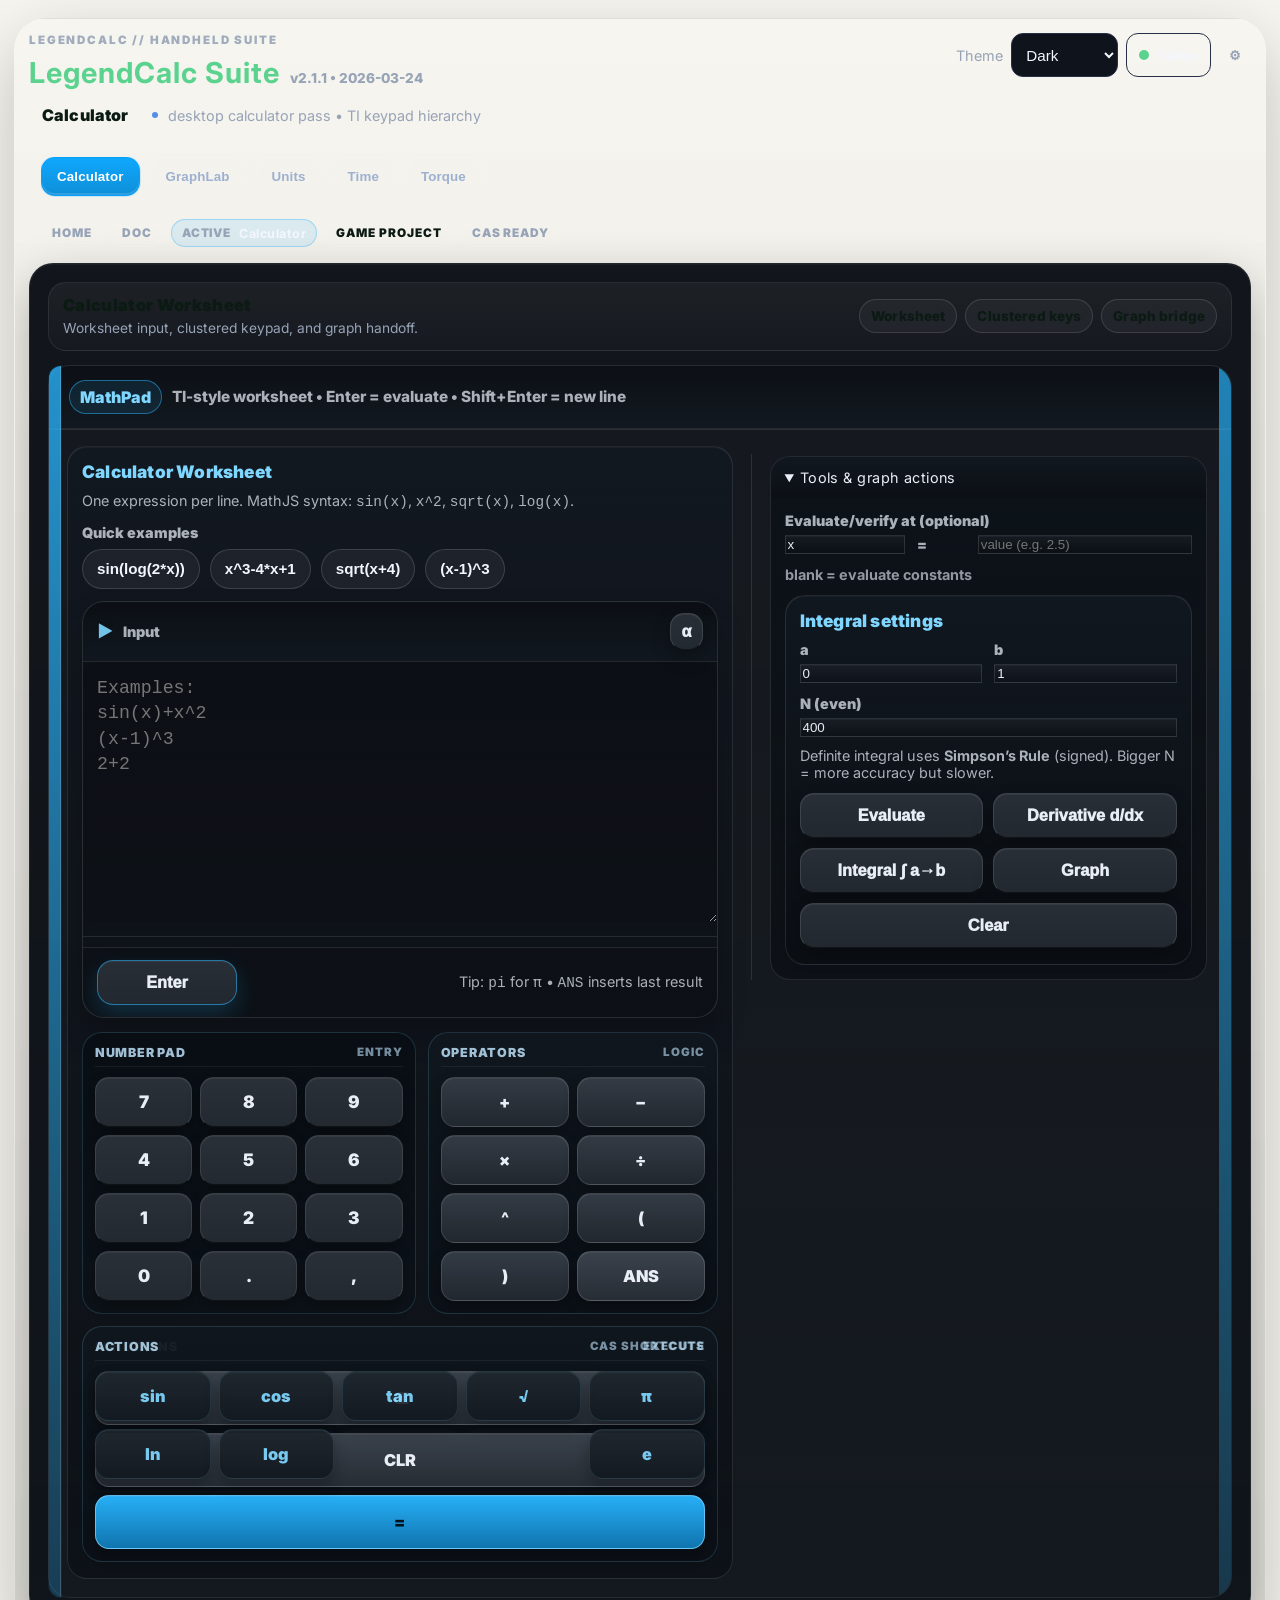
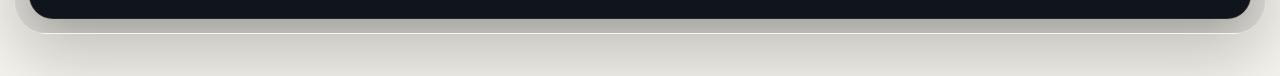
==== commit ac677ba3: "Separate game prototype into standalone page" ====
--- a/index.html
+++ b/index.html
@@ -1851,12 +1851,12 @@
     <div class="app-shell">
       <header class="device-header">
         <div class="device-left">
-          <div class="device-kicker">ELARION // ADVENTURE PROTOTYPE & TOOLS</div>
-          <div class="titleline"><h1>Legends of Elarion</h1><span class="ver" id="verTag">v2.1.0 • 2026-03-23</span></div>
+          <div class="device-kicker">LEGENDCALC // HANDHELD SUITE</div>
+          <div class="titleline"><h1>LegendCalc Suite</h1><span class="ver" id="verTag">v2.1.1 • 2026-03-24</span></div>
           <div class="device-subline">
-            <span class="active-module" id="activeModule">Adventure</span>
+            <span class="active-module" id="activeModule">Calculator</span>
             <span class="device-divider" aria-hidden="true"></span>
-            <span class="note">classic Zelda-inspired exploration • high fantasy atmosphere</span>
+            <span class="note">desktop calculator pass • TI keypad hierarchy</span>
           </div>
         </div>
         <div class="device-right">
@@ -1873,10 +1873,7 @@
         </div>
       </header>
       <div class="tabswrap device-nav"><div class="tabs">
-        <button class="tab active" data-tab="adventure">Adventure</button>
-        <button class="tab" data-tab="world">World</button>
-        <button class="tab" data-tab="prototype">Prototype</button>
-        <button class="tab" data-tab="calc">Calculator</button>
+        <button class="tab active" data-tab="calc">Calculator</button>
         <button class="tab" data-tab="graphlab">GraphLab</button>
         <button class="tab" data-tab="units">Units</button>
         <button class="tab" data-tab="time">Time</button>
@@ -1885,11 +1882,12 @@
       <div class="device-rail" aria-hidden="true">
         <span class="rail-pill">HOME</span>
         <span class="rail-pill">DOC</span>
-        <span class="rail-pill rail-pill-live">ACTIVE <strong id="railActive">Adventure</strong></span>
+        <span class="rail-pill rail-pill-live">ACTIVE <strong id="railActive">Calculator</strong></span>
+        <a class="rail-pill" href="game.html" style="text-decoration:none;color:inherit">GAME PROJECT</a>
         <span class="rail-pill">CAS READY</span>
       </div>
       <div id="diag" class="ok">Loading…</div>
-      <main id="view" data-view-tab="adventure"></main>
+      <main id="view" data-view-tab="calc"></main>
 
     
 
@@ -3733,7 +3731,7 @@
       window.addEventListener('orientationchange', ()=>requestAnimationFrame(syncShellAccent));
 
       window.render = function(which){
-        const next = which || 'adventure';
+        const next = which || 'calc';
         try{ location.hash = next; }catch(_){ }
         render(next);
         requestAnimationFrame(syncShellAccent);
@@ -3821,7 +3819,7 @@
             <div class="hero-grid">
               <div>
                 <span class="eyebrow">Love letter to classic adventure fantasy</span>
-                <h2 class="hero-title">Legends of Elarion</h2>
+                <h2 class="hero-title">LegendCalc Suite</h2>
                 <p class="hero-copy">A princess is trapped within ancient star-magic, dragon-fire is stirring in forgotten shrines, and the last heir of the Dawnward order must cross forests, ruins, castles, temples, and mountain paths to stop an old evil from waking beneath the kingdom.</p>
                 <div class="hero-actions">
                   <button class="hero-btn primary" type="button" data-goto="prototype">Play the prototype</button>
@@ -6012,7 +6010,7 @@
         $('#testFanfare').addEventListener('click', ()=>{ ensureAudio(); fanfareSound(); if(typeof toast==="function"){toast('Fanfare');}else{console.warn("Toast:",'Fanfare');} });
       }
 
-      render((location.hash || '#adventure').slice(1));
+      render((location.hash || '#calc').slice(1));
       runSelfTests();
     }
   })();
